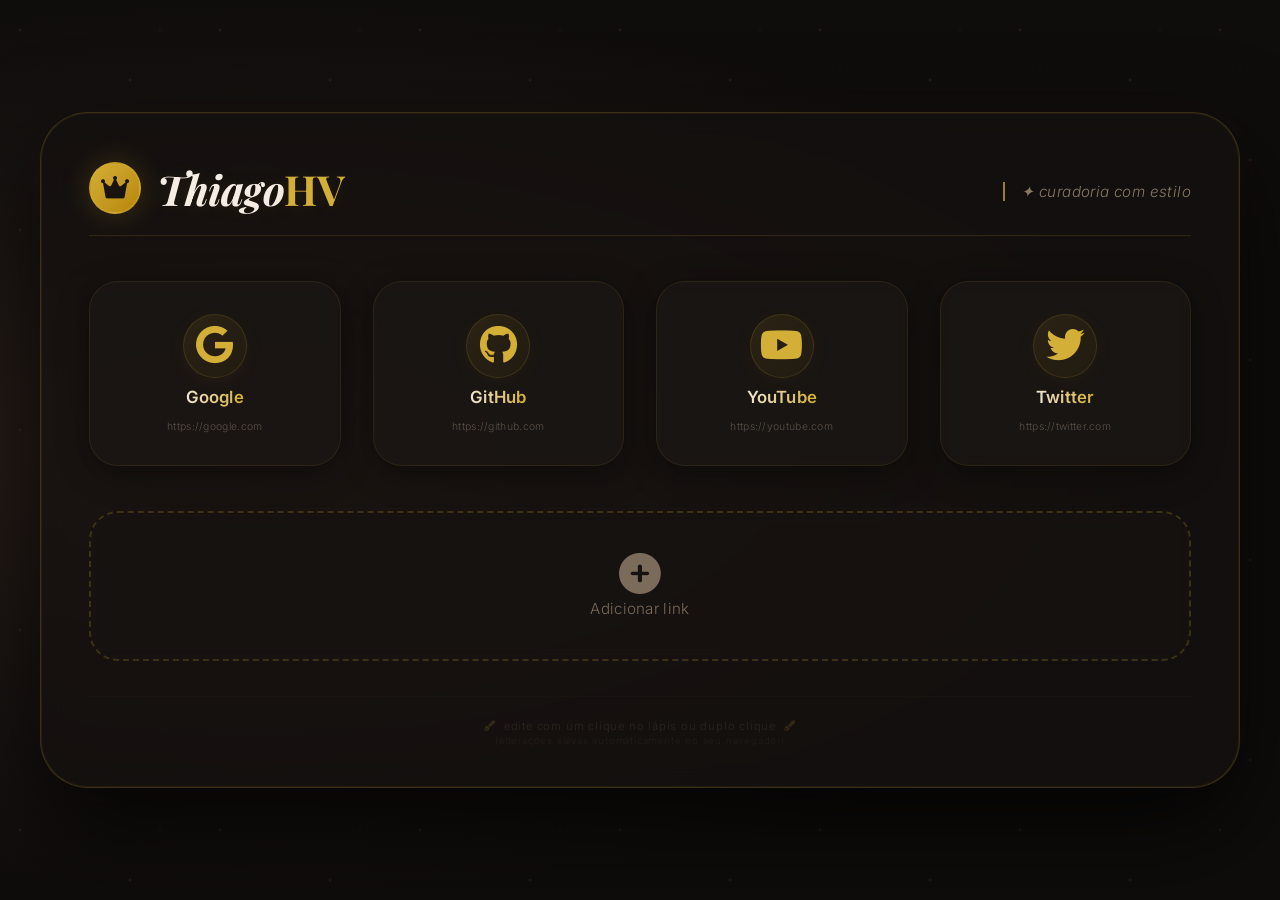
==== index.html @ 134d5f4d "Links Index principal" ====
<!DOCTYPE html>
<html lang="pt-BR">
<head>
    <meta charset="UTF-8" />
    <meta name="viewport" content="width=device-width, initial-scale=1.0" />
    <title>ThiagoHV · Links</title>
    <!-- Google Fonts -->
    <link href="https://fonts.googleapis.com/css2?family=Inter:wght@300;400;500;600;700&family=Playfair+Display:ital,wght@0,700;1,700&display=swap" rel="stylesheet" />
    <!-- Font Awesome -->
    <link rel="stylesheet" href="https://cdnjs.cloudflare.com/ajax/libs/font-awesome/6.0.0-beta3/css/all.min.css" />
    <style>
        /* Reset e base */
        * {
            margin: 0;
            padding: 0;
            box-sizing: border-box;
        }

        body {
            font-family: 'Inter', sans-serif;
            min-height: 100vh;
            display: flex;
            align-items: center;
            justify-content: center;
            padding: 2rem;
            background: #0f0d0c;
            background-image:
                radial-gradient(ellipse at 20% 50%, #2a1f1a 0%, #0f0d0c 70%),
                radial-gradient(ellipse at 80% 20%, #1e1410 0%, transparent 60%),
                radial-gradient(ellipse at 50% 100%, #1a110e 0%, transparent 50%);
            background-blend-mode: normal;
        }

        /* Partículas sutis */
        body::before {
            content: '';
            position: fixed;
            inset: 0;
            background-image: radial-gradient(2px 2px at 20px 30px, #d4af37, transparent),
                radial-gradient(2px 2px at 40px 70px, rgba(212, 175, 55, 0.3), transparent),
                radial-gradient(2px 2px at 50px 160px, #d4af37, transparent),
                radial-gradient(2px 2px at 90px 40px, rgba(212, 175, 55, 0.2), transparent),
                radial-gradient(2px 2px at 130px 80px, #d4af37, transparent),
                radial-gradient(2px 2px at 160px 30px, rgba(212, 175, 55, 0.4), transparent);
            background-size: 200px 200px;
            opacity: 0.15;
            pointer-events: none;
            z-index: 0;
        }

        .container {
            max-width: 1200px;
            width: 100%;
            position: relative;
            z-index: 1;
            background: rgba(20, 17, 15, 0.75);
            -webkit-backdrop-filter: blur(12px) saturate(1.2);
            backdrop-filter: blur(12px) saturate(1.2);
            border-radius: 3rem;
            padding: 3rem 3rem 2.5rem;
            border: 1px solid rgba(212, 175, 55, 0.2);
            box-shadow:
                0 40px 100px rgba(0, 0, 0, 0.8),
                0 0 0 1px rgba(212, 175, 55, 0.08) inset,
                0 0 60px rgba(212, 175, 55, 0.03);
            transition: box-shadow 0.5s ease;
        }

        .container:hover {
            box-shadow:
                0 50px 120px rgba(0, 0, 0, 0.9),
                0 0 0 1px rgba(212, 175, 55, 0.25) inset,
                0 0 80px rgba(212, 175, 55, 0.05);
        }

        /* Cabeçalho */
        .header {
            display: flex;
            align-items: baseline;
            justify-content: space-between;
            flex-wrap: wrap;
            margin-bottom: 2.8rem;
            padding-bottom: 1.2rem;
            border-bottom: 1px solid rgba(212, 175, 55, 0.15);
        }

        .header-left {
            display: flex;
            align-items: center;
            gap: 1rem;
        }

        .avatar-icon {
            width: 52px;
            height: 52px;
            border-radius: 50%;
            background: linear-gradient(135deg, #d4af37, #b8860b);
            display: flex;
            align-items: center;
            justify-content: center;
            font-size: 1.6rem;
            color: #1a1410;
            box-shadow: 0 0 30px rgba(212, 175, 55, 0.2);
            border: 2px solid rgba(212, 175, 55, 0.3);
        }

        h1 {
            font-family: 'Playfair Display', serif;
            font-weight: 700;
            font-style: italic;
            font-size: 2.6rem;
            color: #f5ede4;
            letter-spacing: -0.5px;
            text-shadow: 0 2px 20px rgba(212, 175, 55, 0.1);
        }

        h1 span {
            color: #d4af37;
            font-style: normal;
        }

        .subtitle {
            color: #b8a58a;
            font-weight: 300;
            font-size: 0.95rem;
            letter-spacing: 0.4px;
            border-left: 2px solid #d4af37;
            padding-left: 1rem;
            opacity: 0.7;
            font-style: italic;
        }

        /* Grid */
        .grid {
            display: grid;
            grid-template-columns: repeat(auto-fill, minmax(200px, 1fr));
            gap: 2rem;
            margin-bottom: 2.8rem;
        }

        .card {
            background: rgba(30, 26, 22, 0.6);
            -webkit-backdrop-filter: blur(6px);
            backdrop-filter: blur(6px);
            border-radius: 1.8rem;
            padding: 2rem 1.2rem;
            text-align: center;
            transition: transform 0.4s cubic-bezier(0.34, 1.56, 0.64, 1), box-shadow 0.4s ease, background 0.4s ease;
            position: relative;
            min-height: 150px;
            display: flex;
            flex-direction: column;
            align-items: center;
            justify-content: center;
            border: 1px solid rgba(212, 175, 55, 0.1);
            box-shadow: 0 8px 32px rgba(0, 0, 0, 0.4);
            overflow: hidden;
        }

        /* Efeito de borda gradiente */
        .card::before {
            content: '';
            position: absolute;
            inset: 0;
            border-radius: 1.8rem;
            padding: 1px;
            background: linear-gradient(135deg, rgba(212, 175, 55, 0.3), transparent 50%, rgba(212, 175, 55, 0.1));
            -webkit-mask: linear-gradient(#fff 0 0) content-box, linear-gradient(#fff 0 0);
            -webkit-mask-composite: xor;
            mask: linear-gradient(#fff 0 0) content-box, linear-gradient(#fff 0 0);
            mask-composite: exclude;
            pointer-events: none;
            opacity: 0;
            transition: opacity 0.5s;
        }

        .card:hover::before {
            opacity: 1;
        }

        .card:hover {
            transform: translateY(-8px) scale(1.02);
            background: rgba(40, 34, 28, 0.8);
            box-shadow: 0 20px 50px rgba(0, 0, 0, 0.6), 0 0 0 1px rgba(212, 175, 55, 0.2);
            border-color: rgba(212, 175, 55, 0.3);
        }

        .card a {
            text-decoration: none;
            color: #f0e6d3;
            font-weight: 500;
            font-size: 1.1rem;
            display: flex;
            flex-direction: column;
            align-items: center;
            gap: 0.6rem;
            width: 100%;
            height: 100%;
            transition: color 0.3s;
            position: relative;
            z-index: 2;
        }

        .card a:hover {
            color: #d4af37;
        }

        .card a i {
            font-size: 2.4rem;
            color: #d4af37;
            background: linear-gradient(135deg, rgba(212, 175, 55, 0.1), rgba(184, 134, 11, 0.05));
            padding: 1rem;
            border-radius: 50%;
            border: 1px solid rgba(212, 175, 55, 0.15);
            box-shadow: 0 4px 20px rgba(212, 175, 55, 0.05);
            transition: all 0.4s ease;
            width: 64px;
            height: 64px;
            display: flex;
            align-items: center;
            justify-content: center;
        }

        .card a:hover i {
            background: linear-gradient(135deg, rgba(212, 175, 55, 0.2), rgba(184, 134, 11, 0.1));
            color: #f5d742;
            transform: scale(1.1) rotate(-3deg);
            box-shadow: 0 8px 40px rgba(212, 175, 55, 0.15);
            border-color: rgba(212, 175, 55, 0.4);
        }

        .card .link-text {
            word-break: break-all;
            font-size: 0.65rem;
            color: #9a8b7a;
            font-weight: 300;
            margin-top: 0.2rem;
            opacity: 0.5;
            letter-spacing: 0.3px;
            font-family: 'Inter', sans-serif;
        }

        .card .link-name {
            font-weight: 600;
            font-size: 1.05rem;
            letter-spacing: 0.2px;
            background: linear-gradient(to right, #f0e6d3, #d4af37);
            -webkit-background-clip: text;
            -webkit-text-fill-color: transparent;
            background-clip: text;
        }

        .card a:hover .link-name {
            background: linear-gradient(to right, #f5ede4, #f5d742);
            -webkit-background-clip: text;
            -webkit-text-fill-color: transparent;
            background-clip: text;
        }

        /* Ícone de editar */
        .card .edit-icon {
            position: absolute;
            top: 0.8rem;
            right: 0.8rem;
            background: rgba(20, 17, 15, 0.7);
            -webkit-backdrop-filter: blur(6px);
            backdrop-filter: blur(6px);
            border-radius: 50%;
            width: 32px;
            height: 32px;
            display: flex;
            align-items: center;
            justify-content: center;
            color: #b8a58a;
            font-size: 0.75rem;
            cursor: pointer;
            opacity: 0;
            transition: opacity 0.3s, background 0.3s, transform 0.3s, color 0.3s;
            border: 1px solid rgba(212, 175, 55, 0.15);
            box-shadow: 0 2px 12px rgba(0, 0, 0, 0.5);
            z-index: 3;
        }

        .card:hover .edit-icon {
            opacity: 1;
        }

        .card .edit-icon:hover {
            background: rgba(212, 175, 55, 0.2);
            color: #d4af37;
            transform: scale(1.15) rotate(15deg);
            border-color: #d4af37;
        }

        /* Botão adicionar */
        .add-btn {
            grid-column: span 1;
            background: rgba(30, 26, 22, 0.3);
            -webkit-backdrop-filter: blur(6px);
            backdrop-filter: blur(6px);
            border: 2px dashed rgba(212, 175, 55, 0.2);
            border-radius: 1.8rem;
            min-height: 150px;
            display: flex;
            flex-direction: column;
            align-items: center;
            justify-content: center;
            cursor: pointer;
            transition: all 0.4s ease;
            color: #7a6b5a;
            font-weight: 400;
            gap: 0.3rem;
            letter-spacing: 0.3px;
            position: relative;
        }

        .add-btn::before {
            content: '';
            position: absolute;
            inset: 0;
            border-radius: 1.8rem;
            padding: 2px;
            background: linear-gradient(135deg, rgba(212, 175, 55, 0.2), transparent 60%, rgba(212, 175, 55, 0.05));
            -webkit-mask: linear-gradient(#fff 0 0) content-box, linear-gradient(#fff 0 0);
            -webkit-mask-composite: xor;
            mask: linear-gradient(#fff 0 0) content-box, linear-gradient(#fff 0 0);
            mask-composite: exclude;
            pointer-events: none;
            opacity: 0;
            transition: opacity 0.5s;
        }

        .add-btn:hover::before {
            opacity: 1;
        }

        .add-btn:hover {
            border-color: #d4af37;
            background: rgba(212, 175, 55, 0.05);
            color: #d4af37;
            transform: scale(1.02);
            box-shadow: 0 0 50px rgba(212, 175, 55, 0.03);
        }

        .add-btn i {
            font-size: 2.6rem;
            transition: transform 0.5s cubic-bezier(0.34, 1.56, 0.64, 1), color 0.3s;
            color: #7a6b5a;
        }

        .add-btn:hover i {
            transform: rotate(90deg) scale(1.1);
            color: #d4af37;
        }

        .add-btn span {
            font-size: 0.95rem;
            font-weight: 300;
        }

        /* Rodapé */
        .footer-note {
            margin-top: 2.2rem;
            text-align: center;
            color: #4f453a;
            font-size: 0.7rem;
            letter-spacing: 0.8px;
            border-top: 1px solid rgba(212, 175, 55, 0.06);
            padding-top: 1.4rem;
            opacity: 0.4;
            font-weight: 300;
        }

        .footer-note i {
            color: #d4af37;
            opacity: 0.4;
            margin: 0 4px;
        }

        /* Responsividade */
        @media (max-width: 640px) {
            .container {
                padding: 1.8rem 1.2rem;
                border-radius: 2rem;
            }
            .grid {
                grid-template-columns: repeat(auto-fill, minmax(140px, 1fr));
                gap: 1.2rem;
            }
            h1 {
                font-size: 1.8rem;
            }
            .header {
                flex-direction: column;
                align-items: flex-start;
                gap: 0.8rem;
            }
            .header-left {
                width: 100%;
            }
            .subtitle {
                padding-left: 0.8rem;
                font-size: 0.85rem;
                border-left: 2px solid #d4af37;
            }
            .card {
                min-height: 120px;
                padding: 1.2rem 0.8rem;
            }
            .add-btn {
                min-height: 120px;
            }
            .avatar-icon {
                width: 40px;
                height: 40px;
                font-size: 1.2rem;
            }
            .card a i {
                width: 50px;
                height: 50px;
                font-size: 1.8rem;
                padding: 0.6rem;
            }
        }
    </style>
</head>
<body>
    <div class="container">
        <div class="header">
            <div class="header-left">
                <div class="avatar-icon">
                    <i class="fas fa-crown"></i>
                </div>
                <h1>Thiago<span>HV</span></h1>
            </div>
            <div class="subtitle">✦ curadoria com estilo</div>
        </div>

        <div class="grid" id="gridLinks">
            <!-- Os cards serão inseridos via JavaScript -->
        </div>

        <div class="add-btn" id="addBtn">
            <i class="fas fa-plus-circle"></i>
            <span>Adicionar link</span>
        </div>

        <div class="footer-note">
            <i class="fas fa-pen-fancy"></i> edite com um clique no lápis ou duplo clique <i class="fas fa-pen-fancy"></i>
            <br />
            <span style="opacity: 0.6; font-size: 0.6rem;">(alterações salvas automaticamente no seu navegador)</span>
        </div>
    </div>

    <script>
        document.addEventListener('DOMContentLoaded', function () {
            const grid = document.getElementById('gridLinks');
            const STORAGE_KEY = 'thiagohv_links';

            // ----- DADOS PADRÃO (usados apenas se não houver nada salvo) -----
            const defaultLinks = [
                { id: 1, name: 'Google', url: 'https://google.com', icon: 'fa-brands fa-google' },
                { id: 2, name: 'GitHub', url: 'https://github.com', icon: 'fa-brands fa-github' },
                { id: 3, name: 'YouTube', url: 'https://youtube.com', icon: 'fa-brands fa-youtube' },
                { id: 4, name: 'Twitter', url: 'https://twitter.com', icon: 'fa-brands fa-twitter' }
            ];

            // ----- CARREGAR DADOS DO localStorage -----
            function loadLinks() {
                const stored = localStorage.getItem(STORAGE_KEY);
                if (stored) {
                    try {
                        const parsed = JSON.parse(stored);
                        if (Array.isArray(parsed) && parsed.length > 0) {
                            return parsed;
                        }
                    } catch (e) {
                        // se der erro, usa o padrão
                    }
                }
                return defaultLinks;
            }

            let links = loadLinks();

            // ----- SALVAR NO localStorage -----
            function saveLinks() {
                localStorage.setItem(STORAGE_KEY, JSON.stringify(links));
            }

            // ----- RENDERIZAR CARDS -----
            function renderCards() {
                grid.innerHTML = '';
                links.forEach(item => {
                    const card = document.createElement('div');
                    card.className = 'card';
                    card.dataset.id = item.id;

                    const link = document.createElement('a');
                    link.href = item.url || '#';
                    link.target = '_blank';
                    link.rel = 'noopener noreferrer';

                    const icon = document.createElement('i');
                    icon.className = item.icon || 'fas fa-link';
                    link.appendChild(icon);

                    const nameSpan = document.createElement('span');
                    nameSpan.className = 'link-name';
                    nameSpan.textContent = item.name;
                    link.appendChild(nameSpan);

                    const urlSpan = document.createElement('span');
                    urlSpan.className = 'link-text';
                    urlSpan.textContent = item.url || 'Sem link';
                    link.appendChild(urlSpan);

                    card.appendChild(link);

                    const editIcon = document.createElement('div');
                    editIcon.className = 'edit-icon';
                    editIcon.innerHTML = '<i class="fas fa-pen"></i>';
                    editIcon.title = 'Editar link';
                    editIcon.addEventListener('click', function (e) {
                        e.preventDefault();
                        e.stopPropagation();
                        editLink(item.id);
                    });
                    card.appendChild(editIcon);

                    grid.appendChild(card);
                });
            }

            // ----- EDITAR LINK -----
            function editLink(id) {
                const item = links.find(l => l.id === id);
                if (!item) return;

                const newName = prompt('Nome do link:', item.name);
                if (newName === null) return;
                const trimmedName = newName.trim();
                if (trimmedName === '') {
                    alert('O nome não pode ficar vazio.');
                    return;
                }

                const newUrl = prompt('URL (inclua http:// ou https://):', item.url);
                if (newUrl === null) return;
                let trimmedUrl = newUrl.trim();
                if (trimmedUrl === '') {
                    trimmedUrl = '#';
                } else if (!/^https?:\/\//i.test(trimmedUrl)) {
                    trimmedUrl = 'https://' + trimmedUrl;
                }

                item.name = trimmedName;
                item.url = trimmedUrl;
                saveLinks();
                renderCards();
            }

            // ----- ADICIONAR LINK -----
            function addLink() {
                const name = prompt('Nome do novo link:');
                if (name === null) return;
                const trimmedName = name.trim();
                if (trimmedName === '') {
                    alert('O nome não pode ficar vazio.');
                    return;
                }

                const url = prompt('URL (inclua http:// ou https://):');
                if (url === null) return;
                let trimmedUrl = url.trim();
                if (trimmedUrl === '') {
                    trimmedUrl = '#';
                } else if (!/^https?:\/\//i.test(trimmedUrl)) {
                    trimmedUrl = 'https://' + trimmedUrl;
                }

                // Gerar novo ID (maior existente + 1)
                const maxId = links.reduce((max, l) => Math.max(max, l.id), 0);
                const newId = maxId + 1;

                const icons = [
                    'fa-brands fa-google', 'fa-brands fa-github', 'fa-brands fa-youtube',
                    'fa-brands fa-twitter', 'fa-brands fa-linkedin', 'fa-brands fa-instagram',
                    'fa-brands fa-facebook', 'fa-brands fa-whatsapp', 'fa-brands fa-telegram',
                    'fa-brands fa-discord', 'fa-brands fa-reddit', 'fa-brands fa-tiktok',
                    'fa-brands fa-pinterest', 'fa-brands fa-snapchat', 'fa-brands fa-spotify',
                    'fa-brands fa-apple', 'fa-brands fa-windows', 'fa-brands fa-linux',
                    'fa-solid fa-link', 'fa-solid fa-globe', 'fa-solid fa-star',
                    'fa-solid fa-heart', 'fa-solid fa-camera', 'fa-solid fa-music',
                    'fa-solid fa-film', 'fa-solid fa-book', 'fa-solid fa-graduation-cap',
                    'fa-solid fa-code', 'fa-solid fa-cloud', 'fa-solid fa-crown',
                    'fa-solid fa-gem', 'fa-solid fa-fire', 'fa-solid fa-meteor',
                    'fa-solid fa-feather', 'fa-solid fa-compass'
                ];
                const randomIcon = icons[Math.floor(Math.random() * icons.length)];

                links.push({
                    id: newId,
                    name: trimmedName,
                    url: trimmedUrl,
                    icon: randomIcon
                });

                saveLinks();
                renderCards();
            }

            // ----- EVENTOS -----
            document.getElementById('addBtn').addEventListener('click', addLink);

            grid.addEventListener('dblclick', function (e) {
                const card = e.target.closest('.card');
                if (card) {
                    const id = parseInt(card.dataset.id);
                    if (!isNaN(id)) {
                        editLink(id);
                    }
                }
            });

            // Renderizar os cards
            renderCards();
        });
    </script>
</body>
</html>
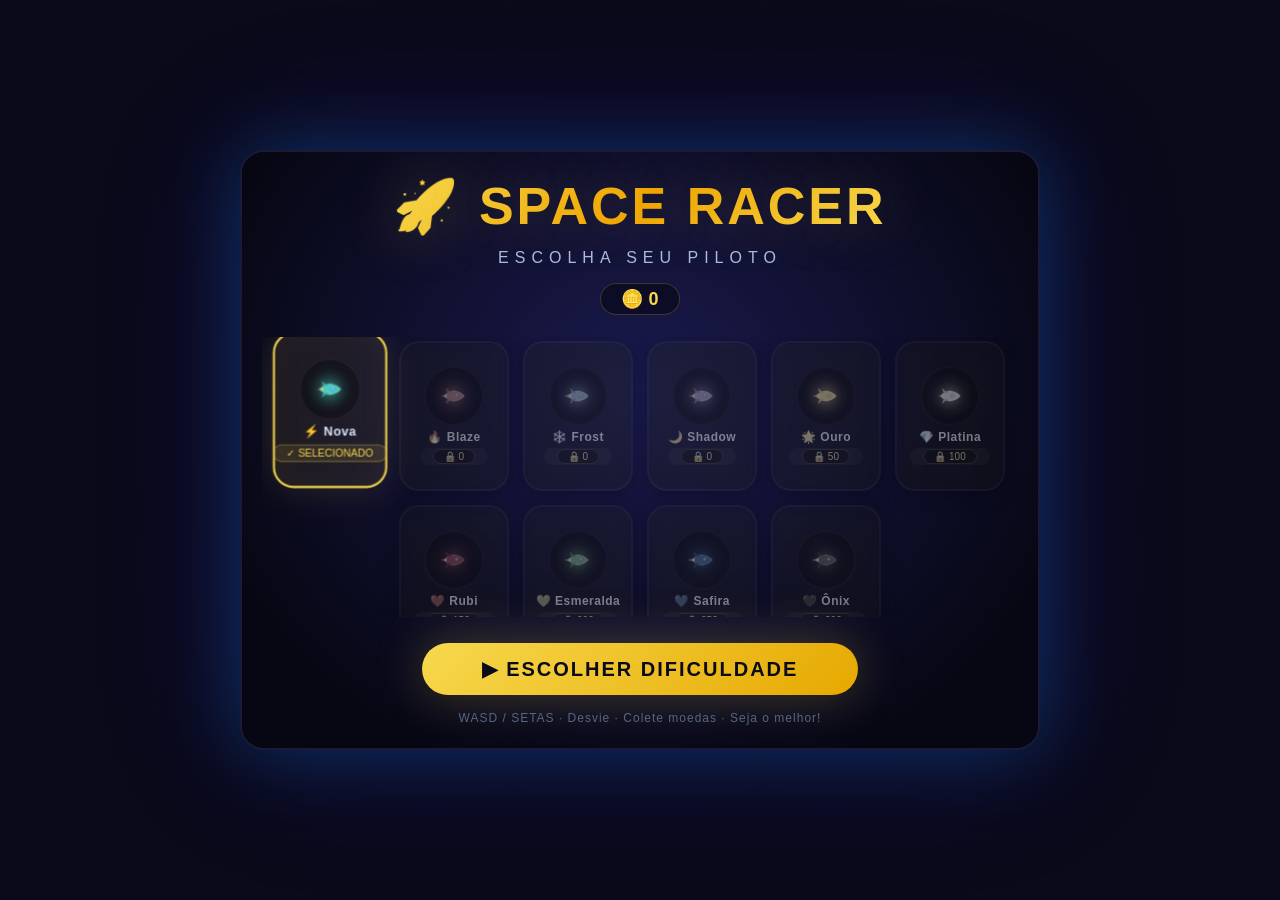
==== commit cc4cb0bb: "Dodge jogo Para passar o tempo" ====
--- a/index.html
+++ b/index.html
@@ -1,631 +1,2910 @@
-<!DOCTYPE html>
-<html lang="pt-BR">
-<head>
-    <meta charset="UTF-8" />
-    <meta name="viewport" content="width=device-width, initial-scale=1.0" />
-    <title>ThiagoHV · Links</title>
-    <!-- Google Fonts -->
-    <link href="https://fonts.googleapis.com/css2?family=Inter:wght@300;400;500;600;700&family=Playfair+Display:ital,wght@0,700;1,700&display=swap" rel="stylesheet" />
-    <!-- Font Awesome -->
-    <link rel="stylesheet" href="https://cdnjs.cloudflare.com/ajax/libs/font-awesome/6.0.0-beta3/css/all.min.css" />
-    <style>
-        /* Reset e base */
-        * {
-            margin: 0;
-            padding: 0;
-            box-sizing: border-box;
-        }
-
-        body {
-            font-family: 'Inter', sans-serif;
-            min-height: 100vh;
-            display: flex;
-            align-items: center;
-            justify-content: center;
-            padding: 2rem;
-            background: #0f0d0c;
-            background-image:
-                radial-gradient(ellipse at 20% 50%, #2a1f1a 0%, #0f0d0c 70%),
-                radial-gradient(ellipse at 80% 20%, #1e1410 0%, transparent 60%),
-                radial-gradient(ellipse at 50% 100%, #1a110e 0%, transparent 50%);
-            background-blend-mode: normal;
-        }
-
-        /* Partículas sutis */
-        body::before {
-            content: '';
-            position: fixed;
-            inset: 0;
-            background-image: radial-gradient(2px 2px at 20px 30px, #d4af37, transparent),
-                radial-gradient(2px 2px at 40px 70px, rgba(212, 175, 55, 0.3), transparent),
-                radial-gradient(2px 2px at 50px 160px, #d4af37, transparent),
-                radial-gradient(2px 2px at 90px 40px, rgba(212, 175, 55, 0.2), transparent),
-                radial-gradient(2px 2px at 130px 80px, #d4af37, transparent),
-                radial-gradient(2px 2px at 160px 30px, rgba(212, 175, 55, 0.4), transparent);
-            background-size: 200px 200px;
-            opacity: 0.15;
-            pointer-events: none;
-            z-index: 0;
-        }
-
-        .container {
-            max-width: 1200px;
-            width: 100%;
-            position: relative;
-            z-index: 1;
-            background: rgba(20, 17, 15, 0.75);
-            -webkit-backdrop-filter: blur(12px) saturate(1.2);
-            backdrop-filter: blur(12px) saturate(1.2);
-            border-radius: 3rem;
-            padding: 3rem 3rem 2.5rem;
-            border: 1px solid rgba(212, 175, 55, 0.2);
-            box-shadow:
-                0 40px 100px rgba(0, 0, 0, 0.8),
-                0 0 0 1px rgba(212, 175, 55, 0.08) inset,
-                0 0 60px rgba(212, 175, 55, 0.03);
-            transition: box-shadow 0.5s ease;
-        }
-
-        .container:hover {
-            box-shadow:
-                0 50px 120px rgba(0, 0, 0, 0.9),
-                0 0 0 1px rgba(212, 175, 55, 0.25) inset,
-                0 0 80px rgba(212, 175, 55, 0.05);
-        }
-
-        /* Cabeçalho */
-        .header {
-            display: flex;
-            align-items: baseline;
-            justify-content: space-between;
-            flex-wrap: wrap;
-            margin-bottom: 2.8rem;
-            padding-bottom: 1.2rem;
-            border-bottom: 1px solid rgba(212, 175, 55, 0.15);
-        }
-
-        .header-left {
-            display: flex;
-            align-items: center;
-            gap: 1rem;
-        }
-
-        .avatar-icon {
-            width: 52px;
-            height: 52px;
-            border-radius: 50%;
-            background: linear-gradient(135deg, #d4af37, #b8860b);
-            display: flex;
-            align-items: center;
-            justify-content: center;
-            font-size: 1.6rem;
-            color: #1a1410;
-            box-shadow: 0 0 30px rgba(212, 175, 55, 0.2);
-            border: 2px solid rgba(212, 175, 55, 0.3);
-        }
-
-        h1 {
-            font-family: 'Playfair Display', serif;
-            font-weight: 700;
-            font-style: italic;
-            font-size: 2.6rem;
-            color: #f5ede4;
-            letter-spacing: -0.5px;
-            text-shadow: 0 2px 20px rgba(212, 175, 55, 0.1);
-        }
-
-        h1 span {
-            color: #d4af37;
-            font-style: normal;
-        }
-
-        .subtitle {
-            color: #b8a58a;
-            font-weight: 300;
-            font-size: 0.95rem;
-            letter-spacing: 0.4px;
-            border-left: 2px solid #d4af37;
-            padding-left: 1rem;
-            opacity: 0.7;
-            font-style: italic;
-        }
-
-        /* Grid */
-        .grid {
-            display: grid;
-            grid-template-columns: repeat(auto-fill, minmax(200px, 1fr));
-            gap: 2rem;
-            margin-bottom: 2.8rem;
-        }
-
-        .card {
-            background: rgba(30, 26, 22, 0.6);
-            -webkit-backdrop-filter: blur(6px);
-            backdrop-filter: blur(6px);
-            border-radius: 1.8rem;
-            padding: 2rem 1.2rem;
-            text-align: center;
-            transition: transform 0.4s cubic-bezier(0.34, 1.56, 0.64, 1), box-shadow 0.4s ease, background 0.4s ease;
-            position: relative;
-            min-height: 150px;
-            display: flex;
-            flex-direction: column;
-            align-items: center;
-            justify-content: center;
-            border: 1px solid rgba(212, 175, 55, 0.1);
-            box-shadow: 0 8px 32px rgba(0, 0, 0, 0.4);
-            overflow: hidden;
-        }
-
-        /* Efeito de borda gradiente */
-        .card::before {
-            content: '';
-            position: absolute;
-            inset: 0;
-            border-radius: 1.8rem;
-            padding: 1px;
-            background: linear-gradient(135deg, rgba(212, 175, 55, 0.3), transparent 50%, rgba(212, 175, 55, 0.1));
-            -webkit-mask: linear-gradient(#fff 0 0) content-box, linear-gradient(#fff 0 0);
-            -webkit-mask-composite: xor;
-            mask: linear-gradient(#fff 0 0) content-box, linear-gradient(#fff 0 0);
-            mask-composite: exclude;
-            pointer-events: none;
-            opacity: 0;
-            transition: opacity 0.5s;
-        }
-
-        .card:hover::before {
-            opacity: 1;
-        }
-
-        .card:hover {
-            transform: translateY(-8px) scale(1.02);
-            background: rgba(40, 34, 28, 0.8);
-            box-shadow: 0 20px 50px rgba(0, 0, 0, 0.6), 0 0 0 1px rgba(212, 175, 55, 0.2);
-            border-color: rgba(212, 175, 55, 0.3);
-        }
-
-        .card a {
-            text-decoration: none;
-            color: #f0e6d3;
-            font-weight: 500;
-            font-size: 1.1rem;
-            display: flex;
-            flex-direction: column;
-            align-items: center;
-            gap: 0.6rem;
-            width: 100%;
-            height: 100%;
-            transition: color 0.3s;
-            position: relative;
-            z-index: 2;
-        }
-
-        .card a:hover {
-            color: #d4af37;
-        }
-
-        .card a i {
-            font-size: 2.4rem;
-            color: #d4af37;
-            background: linear-gradient(135deg, rgba(212, 175, 55, 0.1), rgba(184, 134, 11, 0.05));
-            padding: 1rem;
-            border-radius: 50%;
-            border: 1px solid rgba(212, 175, 55, 0.15);
-            box-shadow: 0 4px 20px rgba(212, 175, 55, 0.05);
-            transition: all 0.4s ease;
-            width: 64px;
-            height: 64px;
-            display: flex;
-            align-items: center;
-            justify-content: center;
-        }
-
-        .card a:hover i {
-            background: linear-gradient(135deg, rgba(212, 175, 55, 0.2), rgba(184, 134, 11, 0.1));
-            color: #f5d742;
-            transform: scale(1.1) rotate(-3deg);
-            box-shadow: 0 8px 40px rgba(212, 175, 55, 0.15);
-            border-color: rgba(212, 175, 55, 0.4);
-        }
-
-        .card .link-text {
-            word-break: break-all;
-            font-size: 0.65rem;
-            color: #9a8b7a;
-            font-weight: 300;
-            margin-top: 0.2rem;
-            opacity: 0.5;
-            letter-spacing: 0.3px;
-            font-family: 'Inter', sans-serif;
-        }
-
-        .card .link-name {
-            font-weight: 600;
-            font-size: 1.05rem;
-            letter-spacing: 0.2px;
-            background: linear-gradient(to right, #f0e6d3, #d4af37);
-            -webkit-background-clip: text;
-            -webkit-text-fill-color: transparent;
-            background-clip: text;
-        }
-
-        .card a:hover .link-name {
-            background: linear-gradient(to right, #f5ede4, #f5d742);
-            -webkit-background-clip: text;
-            -webkit-text-fill-color: transparent;
-            background-clip: text;
-        }
-
-        /* Ícone de editar */
-        .card .edit-icon {
-            position: absolute;
-            top: 0.8rem;
-            right: 0.8rem;
-            background: rgba(20, 17, 15, 0.7);
-            -webkit-backdrop-filter: blur(6px);
-            backdrop-filter: blur(6px);
-            border-radius: 50%;
-            width: 32px;
-            height: 32px;
-            display: flex;
-            align-items: center;
-            justify-content: center;
-            color: #b8a58a;
-            font-size: 0.75rem;
-            cursor: pointer;
-            opacity: 0;
-            transition: opacity 0.3s, background 0.3s, transform 0.3s, color 0.3s;
-            border: 1px solid rgba(212, 175, 55, 0.15);
-            box-shadow: 0 2px 12px rgba(0, 0, 0, 0.5);
-            z-index: 3;
-        }
-
-        .card:hover .edit-icon {
-            opacity: 1;
-        }
-
-        .card .edit-icon:hover {
-            background: rgba(212, 175, 55, 0.2);
-            color: #d4af37;
-            transform: scale(1.15) rotate(15deg);
-            border-color: #d4af37;
-        }
-
-        /* Botão adicionar */
-        .add-btn {
-            grid-column: span 1;
-            background: rgba(30, 26, 22, 0.3);
-            -webkit-backdrop-filter: blur(6px);
-            backdrop-filter: blur(6px);
-            border: 2px dashed rgba(212, 175, 55, 0.2);
-            border-radius: 1.8rem;
-            min-height: 150px;
-            display: flex;
-            flex-direction: column;
-            align-items: center;
-            justify-content: center;
-            cursor: pointer;
-            transition: all 0.4s ease;
-            color: #7a6b5a;
-            font-weight: 400;
-            gap: 0.3rem;
-            letter-spacing: 0.3px;
-            position: relative;
-        }
-
-        .add-btn::before {
-            content: '';
-            position: absolute;
-            inset: 0;
-            border-radius: 1.8rem;
-            padding: 2px;
-            background: linear-gradient(135deg, rgba(212, 175, 55, 0.2), transparent 60%, rgba(212, 175, 55, 0.05));
-            -webkit-mask: linear-gradient(#fff 0 0) content-box, linear-gradient(#fff 0 0);
-            -webkit-mask-composite: xor;
-            mask: linear-gradient(#fff 0 0) content-box, linear-gradient(#fff 0 0);
-            mask-composite: exclude;
-            pointer-events: none;
-            opacity: 0;
-            transition: opacity 0.5s;
-        }
-
-        .add-btn:hover::before {
-            opacity: 1;
-        }
-
-        .add-btn:hover {
-            border-color: #d4af37;
-            background: rgba(212, 175, 55, 0.05);
-            color: #d4af37;
-            transform: scale(1.02);
-            box-shadow: 0 0 50px rgba(212, 175, 55, 0.03);
-        }
-
-        .add-btn i {
-            font-size: 2.6rem;
-            transition: transform 0.5s cubic-bezier(0.34, 1.56, 0.64, 1), color 0.3s;
-            color: #7a6b5a;
-        }
-
-        .add-btn:hover i {
-            transform: rotate(90deg) scale(1.1);
-            color: #d4af37;
-        }
-
-        .add-btn span {
-            font-size: 0.95rem;
-            font-weight: 300;
-        }
-
-        /* Rodapé */
-        .footer-note {
-            margin-top: 2.2rem;
-            text-align: center;
-            color: #4f453a;
-            font-size: 0.7rem;
-            letter-spacing: 0.8px;
-            border-top: 1px solid rgba(212, 175, 55, 0.06);
-            padding-top: 1.4rem;
-            opacity: 0.4;
-            font-weight: 300;
-        }
-
-        .footer-note i {
-            color: #d4af37;
-            opacity: 0.4;
-            margin: 0 4px;
-        }
-
-        /* Responsividade */
-        @media (max-width: 640px) {
-            .container {
-                padding: 1.8rem 1.2rem;
-                border-radius: 2rem;
-            }
-            .grid {
-                grid-template-columns: repeat(auto-fill, minmax(140px, 1fr));
-                gap: 1.2rem;
-            }
-            h1 {
-                font-size: 1.8rem;
-            }
-            .header {
-                flex-direction: column;
-                align-items: flex-start;
-                gap: 0.8rem;
-            }
-            .header-left {
-                width: 100%;
-            }
-            .subtitle {
-                padding-left: 0.8rem;
-                font-size: 0.85rem;
-                border-left: 2px solid #d4af37;
-            }
-            .card {
-                min-height: 120px;
-                padding: 1.2rem 0.8rem;
-            }
-            .add-btn {
-                min-height: 120px;
-            }
-            .avatar-icon {
-                width: 40px;
-                height: 40px;
-                font-size: 1.2rem;
-            }
-            .card a i {
-                width: 50px;
-                height: 50px;
-                font-size: 1.8rem;
-                padding: 0.6rem;
-            }
-        }
-    </style>
-</head>
-<body>
-    <div class="container">
-        <div class="header">
-            <div class="header-left">
-                <div class="avatar-icon">
-                    <i class="fas fa-crown"></i>
-                </div>
-                <h1>Thiago<span>HV</span></h1>
-            </div>
-            <div class="subtitle">✦ curadoria com estilo</div>
-        </div>
-
-        <div class="grid" id="gridLinks">
-            <!-- Os cards serão inseridos via JavaScript -->
-        </div>
-
-        <div class="add-btn" id="addBtn">
-            <i class="fas fa-plus-circle"></i>
-            <span>Adicionar link</span>
-        </div>
-
-        <div class="footer-note">
-            <i class="fas fa-pen-fancy"></i> edite com um clique no lápis ou duplo clique <i class="fas fa-pen-fancy"></i>
-            <br />
-            <span style="opacity: 0.6; font-size: 0.6rem;">(alterações salvas automaticamente no seu navegador)</span>
-        </div>
-    </div>
-
-    <script>
-        document.addEventListener('DOMContentLoaded', function () {
-            const grid = document.getElementById('gridLinks');
-            const STORAGE_KEY = 'thiagohv_links';
-
-            // ----- DADOS PADRÃO (usados apenas se não houver nada salvo) -----
-            const defaultLinks = [
-                { id: 1, name: 'Google', url: 'https://google.com', icon: 'fa-brands fa-google' },
-                { id: 2, name: 'GitHub', url: 'https://github.com', icon: 'fa-brands fa-github' },
-                { id: 3, name: 'YouTube', url: 'https://youtube.com', icon: 'fa-brands fa-youtube' },
-                { id: 4, name: 'Twitter', url: 'https://twitter.com', icon: 'fa-brands fa-twitter' }
-            ];
-
-            // ----- CARREGAR DADOS DO localStorage -----
-            function loadLinks() {
-                const stored = localStorage.getItem(STORAGE_KEY);
-                if (stored) {
-                    try {
-                        const parsed = JSON.parse(stored);
-                        if (Array.isArray(parsed) && parsed.length > 0) {
-                            return parsed;
-                        }
-                    } catch (e) {
-                        // se der erro, usa o padrão
-                    }
-                }
-                return defaultLinks;
-            }
-
-            let links = loadLinks();
-
-            // ----- SALVAR NO localStorage -----
-            function saveLinks() {
-                localStorage.setItem(STORAGE_KEY, JSON.stringify(links));
-            }
-
-            // ----- RENDERIZAR CARDS -----
-            function renderCards() {
-                grid.innerHTML = '';
-                links.forEach(item => {
-                    const card = document.createElement('div');
-                    card.className = 'card';
-                    card.dataset.id = item.id;
-
-                    const link = document.createElement('a');
-                    link.href = item.url || '#';
-                    link.target = '_blank';
-                    link.rel = 'noopener noreferrer';
-
-                    const icon = document.createElement('i');
-                    icon.className = item.icon || 'fas fa-link';
-                    link.appendChild(icon);
-
-                    const nameSpan = document.createElement('span');
-                    nameSpan.className = 'link-name';
-                    nameSpan.textContent = item.name;
-                    link.appendChild(nameSpan);
-
-                    const urlSpan = document.createElement('span');
-                    urlSpan.className = 'link-text';
-                    urlSpan.textContent = item.url || 'Sem link';
-                    link.appendChild(urlSpan);
-
-                    card.appendChild(link);
-
-                    const editIcon = document.createElement('div');
-                    editIcon.className = 'edit-icon';
-                    editIcon.innerHTML = '<i class="fas fa-pen"></i>';
-                    editIcon.title = 'Editar link';
-                    editIcon.addEventListener('click', function (e) {
-                        e.preventDefault();
-                        e.stopPropagation();
-                        editLink(item.id);
-                    });
-                    card.appendChild(editIcon);
-
-                    grid.appendChild(card);
-                });
-            }
-
-            // ----- EDITAR LINK -----
-            function editLink(id) {
-                const item = links.find(l => l.id === id);
-                if (!item) return;
-
-                const newName = prompt('Nome do link:', item.name);
-                if (newName === null) return;
-                const trimmedName = newName.trim();
-                if (trimmedName === '') {
-                    alert('O nome não pode ficar vazio.');
-                    return;
-                }
-
-                const newUrl = prompt('URL (inclua http:// ou https://):', item.url);
-                if (newUrl === null) return;
-                let trimmedUrl = newUrl.trim();
-                if (trimmedUrl === '') {
-                    trimmedUrl = '#';
-                } else if (!/^https?:\/\//i.test(trimmedUrl)) {
-                    trimmedUrl = 'https://' + trimmedUrl;
-                }
-
-                item.name = trimmedName;
-                item.url = trimmedUrl;
-                saveLinks();
-                renderCards();
-            }
-
-            // ----- ADICIONAR LINK -----
-            function addLink() {
-                const name = prompt('Nome do novo link:');
-                if (name === null) return;
-                const trimmedName = name.trim();
-                if (trimmedName === '') {
-                    alert('O nome não pode ficar vazio.');
-                    return;
-                }
-
-                const url = prompt('URL (inclua http:// ou https://):');
-                if (url === null) return;
-                let trimmedUrl = url.trim();
-                if (trimmedUrl === '') {
-                    trimmedUrl = '#';
-                } else if (!/^https?:\/\//i.test(trimmedUrl)) {
-                    trimmedUrl = 'https://' + trimmedUrl;
-                }
-
-                // Gerar novo ID (maior existente + 1)
-                const maxId = links.reduce((max, l) => Math.max(max, l.id), 0);
-                const newId = maxId + 1;
-
-                const icons = [
-                    'fa-brands fa-google', 'fa-brands fa-github', 'fa-brands fa-youtube',
-                    'fa-brands fa-twitter', 'fa-brands fa-linkedin', 'fa-brands fa-instagram',
-                    'fa-brands fa-facebook', 'fa-brands fa-whatsapp', 'fa-brands fa-telegram',
-                    'fa-brands fa-discord', 'fa-brands fa-reddit', 'fa-brands fa-tiktok',
-                    'fa-brands fa-pinterest', 'fa-brands fa-snapchat', 'fa-brands fa-spotify',
-                    'fa-brands fa-apple', 'fa-brands fa-windows', 'fa-brands fa-linux',
-                    'fa-solid fa-link', 'fa-solid fa-globe', 'fa-solid fa-star',
-                    'fa-solid fa-heart', 'fa-solid fa-camera', 'fa-solid fa-music',
-                    'fa-solid fa-film', 'fa-solid fa-book', 'fa-solid fa-graduation-cap',
-                    'fa-solid fa-code', 'fa-solid fa-cloud', 'fa-solid fa-crown',
-                    'fa-solid fa-gem', 'fa-solid fa-fire', 'fa-solid fa-meteor',
-                    'fa-solid fa-feather', 'fa-solid fa-compass'
-                ];
-                const randomIcon = icons[Math.floor(Math.random() * icons.length)];
-
-                links.push({
-                    id: newId,
-                    name: trimmedName,
-                    url: trimmedUrl,
-                    icon: randomIcon
-                });
-
-                saveLinks();
-                renderCards();
-            }
-
-            // ----- EVENTOS -----
-            document.getElementById('addBtn').addEventListener('click', addLink);
-
-            grid.addEventListener('dblclick', function (e) {
-                const card = e.target.closest('.card');
-                if (card) {
-                    const id = parseInt(card.dataset.id);
-                    if (!isNaN(id)) {
-                        editLink(id);
-                    }
-                }
-            });
-
-            // Renderizar os cards
-            renderCards();
-        });
-    </script>
-</body>
+<!DOCTYPE html>
+<html lang="pt-BR">
+<head>
+    <meta charset="UTF-8" />
+    <meta name="viewport" content="width=device-width, initial-scale=1.0, maximum-scale=1.0, user-scalable=no" />
+    <title>🚀 SPACE RACER - DEFINITIVO</title>
+    <style>
+        * {
+            margin: 0;
+            padding: 0;
+            box-sizing: border-box;
+        }
+        body {
+            background: #0a0a1a;
+            display: flex;
+            justify-content: center;
+            align-items: center;
+            min-height: 100vh;
+            font-family: 'Segoe UI', Tahoma, Geneva, Verdana, sans-serif;
+            overflow: hidden;
+            user-select: none;
+            touch-action: none;
+        }
+        #gameContainer {
+            position: relative;
+            width: 800px;
+            height: 600px;
+            border-radius: 24px;
+            overflow: hidden;
+            box-shadow: 0 0 80px rgba(0, 150, 255, 0.3), 0 0 160px rgba(100, 0, 255, 0.15);
+            border: 2px solid rgba(255, 255, 255, 0.06);
+            background: #0d0d2b;
+        }
+        canvas {
+            display: block;
+            width: 100%;
+            height: 100%;
+            background: transparent;
+            cursor: none;
+            touch-action: none;
+        }
+        .screen {
+            position: absolute;
+            top: 0;
+            left: 0;
+            width: 100%;
+            height: 100%;
+            display: flex;
+            flex-direction: column;
+            justify-content: center;
+            align-items: center;
+            transition: opacity 0.6s cubic-bezier(0.23, 1, 0.32, 1), transform 0.6s cubic-bezier(0.23, 1, 0.32, 1);
+            pointer-events: none;
+            opacity: 0;
+            transform: scale(0.95);
+            will-change: transform, opacity;
+            z-index: 20;
+        }
+        .screen.active {
+            pointer-events: auto;
+            opacity: 1;
+            transform: scale(1);
+        }
+        #selectScreen {
+            background: radial-gradient(ellipse at 50% 40%, #1a1a4e, #070714 80%);
+            padding: 20px;
+            gap: 12px;
+        }
+        #selectScreen::before {
+            content: '';
+            position: absolute;
+            inset: 0;
+            background: url("data:image/svg+xml,%3Csvg xmlns='http://www.w3.org/2000/svg' width='100' height='100'%3E%3Ccircle cx='50' cy='50' r='1' fill='rgba(255,255,255,0.05)'/%3E%3C/svg%3E") repeat;
+            opacity: 0.4;
+        }
+        #selectScreen h1 {
+            font-size: 52px;
+            font-weight: 900;
+            background: linear-gradient(135deg, #f7d94e 0%, #f0a500 50%, #f7d94e 100%);
+            -webkit-background-clip: text;
+            -webkit-text-fill-color: transparent;
+            text-shadow: 0 0 60px rgba(247, 217, 78, 0.25);
+            letter-spacing: 3px;
+            position: relative;
+            z-index: 2;
+            animation: titlePulse 3s ease-in-out infinite;
+        }
+        @keyframes titlePulse {
+            0%,
+            100% {
+                transform: scale(1);
+            }
+            50% {
+                transform: scale(1.03);
+            }
+        }
+        #selectScreen .subtitle {
+            color: #aabbdd;
+            font-size: 16px;
+            letter-spacing: 6px;
+            text-transform: uppercase;
+            margin-bottom: 4px;
+            position: relative;
+            z-index: 2;
+        }
+        .char-grid {
+            display: flex;
+            gap: 14px;
+            margin: 6px 0 14px;
+            flex-wrap: wrap;
+            justify-content: center;
+            position: relative;
+            z-index: 2;
+            max-height: 280px;
+            overflow-y: auto;
+            padding: 4px;
+        }
+        .char-grid::-webkit-scrollbar {
+            width: 4px;
+        }
+        .char-grid::-webkit-scrollbar-track {
+            background: rgba(255, 255, 255, 0.05);
+            border-radius: 10px;
+        }
+        .char-grid::-webkit-scrollbar-thumb {
+            background: rgba(247, 217, 78, 0.3);
+            border-radius: 10px;
+        }
+        .char-card {
+            width: 110px;
+            height: 150px;
+            background: rgba(255, 255, 255, 0.03);
+            border-radius: 20px;
+            border: 2px solid rgba(255, 255, 255, 0.06);
+            display: flex;
+            flex-direction: column;
+            align-items: center;
+            justify-content: center;
+            gap: 4px;
+            cursor: pointer;
+            transition: all 0.3s cubic-bezier(0.23, 1, 0.32, 1);
+            backdrop-filter: blur(6px);
+            padding: 8px 4px;
+            box-shadow: 0 4px 20px rgba(0, 0, 0, 0.4);
+            position: relative;
+            overflow: hidden;
+            flex-shrink: 0;
+        }
+        .char-card.selected {
+            border-color: #f7d94e;
+            background: rgba(247, 217, 78, 0.08);
+            box-shadow: 0 0 40px rgba(247, 217, 78, 0.15), inset 0 0 30px rgba(247, 217, 78, 0.05);
+            transform: translateY(-6px) scale(1.04);
+        }
+        .char-card .preview-canvas {
+            width: 60px;
+            height: 60px;
+            border-radius: 50%;
+            display: flex;
+            align-items: center;
+            justify-content: center;
+            background: rgba(0, 0, 0, 0.3);
+            border: 2px solid rgba(255, 255, 255, 0.05);
+        }
+        .char-card .name {
+            color: #e0e8ff;
+            font-size: 12px;
+            font-weight: 700;
+            letter-spacing: 0.5px;
+            text-align: center;
+            line-height: 1.2;
+        }
+        .char-card .badge {
+            font-size: 10px;
+            color: #8899bb;
+            background: rgba(255, 255, 255, 0.05);
+            padding: 2px 12px;
+            border-radius: 30px;
+            border: 1px solid transparent;
+            white-space: nowrap;
+        }
+        .char-card.selected .badge {
+            color: #f7d94e;
+            border-color: rgba(247, 217, 78, 0.3);
+            background: rgba(247, 217, 78, 0.1);
+        }
+        .char-card.locked {
+            opacity: 0.5;
+            filter: grayscale(0.7);
+        }
+        .char-card .price-tag {
+            font-size: 10px;
+            color: #f7d94e;
+            background: rgba(0, 0, 0, 0.4);
+            padding: 1px 10px;
+            border-radius: 30px;
+            border: 1px solid rgba(247, 217, 78, 0.2);
+        }
+        .btn-start {
+            padding: 14px 60px;
+            font-size: 20px;
+            font-weight: 800;
+            border: none;
+            border-radius: 60px;
+            background: linear-gradient(135deg, #f7d94e, #e6a800);
+            color: #0a0a1a;
+            cursor: pointer;
+            transition: all 0.3s cubic-bezier(0.23, 1, 0.32, 1);
+            box-shadow: 0 0 50px rgba(247, 217, 78, 0.25);
+            letter-spacing: 2px;
+            position: relative;
+            z-index: 2;
+            text-transform: uppercase;
+        }
+        .btn-start:hover {
+            transform: scale(1.06);
+            box-shadow: 0 0 70px rgba(247, 217, 78, 0.45);
+        }
+        .btn-start:active {
+            transform: scale(0.94);
+        }
+        .hint {
+            color: #556688;
+            font-size: 12px;
+            letter-spacing: 1px;
+            margin-top: 4px;
+            position: relative;
+            z-index: 2;
+        }
+        .coin-balance {
+            color: #f7d94e;
+            font-size: 18px;
+            font-weight: 700;
+            background: rgba(0, 0, 0, 0.4);
+            padding: 4px 20px;
+            border-radius: 40px;
+            backdrop-filter: blur(4px);
+            border: 1px solid rgba(247, 217, 78, 0.2);
+            position: relative;
+            z-index: 2;
+            margin-bottom: 4px;
+        }
+        #secretM { cursor:pointer; color:inherit; font-weight:inherit; text-decoration:none; display:inline; transition:color .12s; }
+        #secretM:hover { color:#f7d94e; }
+        #godModePopup { position:absolute; inset:0; display:none; align-items:center; justify-content:center; z-index:80; background:rgba(0,0,0,.68); backdrop-filter:blur(4px); }
+        #godModePopup.active { display:flex; }
+        .god-panel { position:relative; width:min(380px,86%); padding:24px; border-radius:18px; background:linear-gradient(145deg,#12121f,#07070d); border:2px solid #ffd43b; box-shadow:0 0 35px rgba(255,212,59,.22),0 20px 60px rgba(0,0,0,.7); text-align:center; color:#fff; }
+        .god-close { position:absolute; top:8px; right:10px; width:30px; height:30px; border:0; border-radius:50%; background:rgba(255,255,255,.08); color:#fff; font-size:22px; line-height:30px; cursor:pointer; }
+        .god-close:hover { background:rgba(255,255,255,.16); }
+        .god-toggle-row { display:flex; align-items:center; justify-content:space-between; gap:14px; padding:12px 0 4px; font-weight:900; letter-spacing:1px; }
+        .god-toggle { min-width:130px; border:0; border-radius:999px; padding:10px 16px; font-weight:1000; cursor:pointer; transition:filter .15s, transform .15s; }
+        .god-toggle:hover { filter:brightness(1.1); transform:translateY(-1px); }
+        .god-toggle.on { background:#35d07f; color:#07140d; }
+        .god-toggle.off { background:#2b2b3a; color:#fff; }
+        .god-panel h3 { margin:0 0 8px; font-size:24px; letter-spacing:2px; }
+        .god-panel p { color:#aeb7ca; font-size:12px; line-height:1.5; margin:0 0 16px; }
+        .god-actions { display:flex; gap:8px; justify-content:center; }
+        .god-actions button { border:0; border-radius:10px; padding:10px 16px; font-weight:900; cursor:pointer; }
+        #godEnable { background:#ffd43b; color:#111; }
+        #godCancel { background:#262637; color:#fff; }
+        #godStatus { margin-top:10px; font-size:10px; color:#ffd43b; min-height:14px; }
+        #difficultyScreen {
+            background: radial-gradient(ellipse at 50% 45%, #17172f, #050509 82%);
+            padding: 22px 18px;
+            gap: 8px;
+            z-index: 25;
+        }
+        #difficultyScreen h2 { color:#fff; font-size:30px; letter-spacing:3px; margin-bottom:4px; text-shadow:0 0 24px rgba(255,255,255,.18); }
+        #difficultyScreen .diff-sub { color:#8d96ad; font-size:12px; letter-spacing:2px; margin-bottom:5px; }
+        .difficulty-list { width:min(430px,88%); display:flex; flex-direction:column; gap:7px; }
+        .difficulty-option { position:relative; border:2px solid transparent; border-radius:12px; padding:9px 15px; color:#fff; cursor:pointer; display:flex; align-items:center; justify-content:space-between; min-height:48px; font-weight:900; letter-spacing:1px; transition:transform .15s, filter .15s, box-shadow .15s; z-index:1; }
+        .difficulty-option:hover { transform:translateX(5px); filter:brightness(1.15); z-index:10; }
+        .difficulty-option.selected { outline:3px solid rgba(255,255,255,.8); box-shadow:0 0 22px rgba(255,255,255,.16); transform:translateX(8px); }
+        .difficulty-option small { font-size:10px; font-weight:700; opacity:.82; letter-spacing:.4px; text-align:right; }
+        .difficulty-tooltip { position:absolute; left:50%; top:calc(100% + 7px); transform:translate(-50%, -8px) scale(.96); width:380px; max-width:calc(100vw - 70px); padding:12px 14px; border-radius:12px; background:rgba(8,8,18,.97); border:1px solid rgba(255,255,255,.16); box-shadow:0 12px 35px rgba(0,0,0,.55), 0 0 24px rgba(255,255,255,.08); color:#eef2ff; opacity:0; visibility:hidden; pointer-events:none; transition:opacity .16s ease, transform .16s ease, visibility .16s; z-index:50; text-align:left; letter-spacing:0; }
+        .difficulty-option:hover .difficulty-tooltip { opacity:1; visibility:visible; transform:translate(-50%, 0) scale(1); pointer-events:auto; }
+        .difficulty-tooltip .tt-title { display:flex; justify-content:space-between; align-items:center; gap:12px; margin-bottom:7px; font-size:14px; font-weight:1000; letter-spacing:1px; }
+        .difficulty-tooltip .tt-badge { font-size:9px; padding:3px 7px; border-radius:999px; background:rgba(255,255,255,.09); color:#cbd3e8; letter-spacing:.8px; white-space:nowrap; }
+        .difficulty-tooltip .tt-grid { display:grid; grid-template-columns:1fr 1fr; gap:5px 12px; }
+        .difficulty-tooltip .tt-row { display:flex; justify-content:space-between; gap:8px; font-size:10px; line-height:1.35; color:#aeb8d0; }
+        .difficulty-tooltip .tt-row strong { color:#fff; font-weight:900; text-align:right; }
+        .difficulty-tooltip .tt-note { margin-top:8px; padding-top:7px; border-top:1px solid rgba(255,255,255,.09); color:#d8def0; font-size:9px; line-height:1.45; }
+        .diff-easy .difficulty-tooltip { border-color:rgba(45,190,95,.55); }
+        .diff-normal .difficulty-tooltip { border-color:rgba(245,210,30,.55); }
+        .diff-hard .difficulty-tooltip { border-color:rgba(240,110,30,.6); }
+        .diff-insane .difficulty-tooltip { border-color:rgba(255,55,75,.65); }
+        .diff-master .difficulty-tooltip { border-color:rgba(150,75,220,.7); }
+        .diff-secret .difficulty-tooltip { border-color:rgba(255,255,255,.35); box-shadow:0 12px 35px rgba(0,0,0,.75), 0 0 30px rgba(255,255,255,.06); }
+        .diff-easy { background:#218c4a; } .diff-normal { background:#c7a600; color:#111; } .diff-hard { background:#d86619; } .diff-insane { background:#c62835; } .diff-master { background:#6b35a8; } .diff-secret { background:#090909; border-color:#333; }
+        #btnDifficultyStart { margin-top:5px; width:min(430px,88%); padding:12px; border:0; border-radius:12px; background:#fff; color:#111; font-weight:1000; cursor:pointer; letter-spacing:1px; }
+        #btnDifficultyBack { background:none; border:0; color:#8d96ad; cursor:pointer; margin-top:2px; }
+
+        #gameOverScreen {
+            background: radial-gradient(ellipse at center, #1a0a0a 0%, #0a0510 100%);
+            gap: 10px;
+            padding: 30px;
+        }
+        #gameOverScreen .go-title {
+            font-size: 48px;
+            font-weight: 900;
+            color: #ff4466;
+            text-shadow: 0 0 80px rgba(255, 68, 102, 0.4);
+            letter-spacing: 4px;
+        }
+        #gameOverScreen .go-score {
+            font-size: 28px;
+            color: #f0f4ff;
+        }
+        #gameOverScreen .go-score span {
+            color: #f7d94e;
+            font-size: 36px;
+        }
+        #gameOverScreen .go-best {
+            font-size: 18px;
+            color: #8899bb;
+            margin-bottom: 6px;
+        }
+        #gameOverScreen .go-best span {
+            color: #f7d94e;
+            font-weight: 700;
+        }
+        .go-buttons {
+            display: flex;
+            gap: 14px;
+            margin-top: 8px;
+            flex-wrap: wrap;
+            justify-content: center;
+        }
+        .go-buttons button {
+            padding: 12px 34px;
+            font-size: 16px;
+            font-weight: 700;
+            border: none;
+            border-radius: 50px;
+            cursor: pointer;
+            transition: all 0.3s cubic-bezier(0.23, 1, 0.32, 1);
+            letter-spacing: 1px;
+        }
+        .go-buttons .btn-retry {
+            background: linear-gradient(135deg, #4ecdc4, #2eaf9e);
+            color: #0a0a1a;
+            box-shadow: 0 0 30px rgba(78, 205, 196, 0.25);
+        }
+        .go-buttons .btn-retry:hover {
+            transform: scale(1.05);
+            box-shadow: 0 0 50px rgba(78, 205, 196, 0.4);
+        }
+        .go-buttons .btn-select {
+            background: rgba(255, 255, 255, 0.06);
+            color: #ccd6f0;
+            border: 2px solid rgba(255, 255, 255, 0.08);
+        }
+        .go-buttons .btn-select:hover {
+            background: rgba(255, 255, 255, 0.12);
+            transform: scale(1.05);
+        }
+        #pauseScreen {
+            background: rgba(0, 0, 0, 0.7);
+            backdrop-filter: blur(10px);
+            gap: 16px;
+        }
+        #pauseScreen .pause-title {
+            font-size: 44px;
+            color: #f0f4ff;
+            letter-spacing: 4px;
+        }
+        #pauseScreen .pause-sub {
+            color: #8899bb;
+            font-size: 18px;
+        }
+        .pause-buttons {
+            display: flex;
+            gap: 16px;
+            flex-wrap: wrap;
+            justify-content: center;
+        }
+        .pause-buttons button {
+            padding: 12px 36px;
+            font-size: 18px;
+            font-weight: 700;
+            border: none;
+            border-radius: 50px;
+            cursor: pointer;
+            transition: all 0.3s;
+            letter-spacing: 1px;
+        }
+        .pause-buttons .btn-resume {
+            background: linear-gradient(135deg, #4ecdc4, #2eaf9e);
+            color: #0a0a1a;
+        }
+        .pause-buttons .btn-quit {
+            background: rgba(255, 255, 255, 0.06);
+            color: #ccd6f0;
+            border: 2px solid rgba(255, 255, 255, 0.08);
+        }
+        #hud {
+            position: absolute;
+            top: 12px;
+            left: 16px;
+            right: 16px;
+            display: flex;
+            justify-content: space-between;
+            align-items: center;
+            pointer-events: none;
+            z-index: 10;
+            font-family: 'Segoe UI', sans-serif;
+            gap: 8px;
+            flex-wrap: wrap;
+        }
+        #hud .hud-left,
+        #hud .hud-right {
+            display: flex;
+            align-items: center;
+            gap: 10px;
+            flex-wrap: wrap;
+        }
+        #hud .score-display {
+            color: #f0f4ff;
+            font-size: 20px;
+            font-weight: 700;
+            background: rgba(0, 0, 0, 0.5);
+            padding: 4px 16px;
+            border-radius: 40px;
+            backdrop-filter: blur(8px);
+            border: 1px solid rgba(255, 255, 255, 0.06);
+            box-shadow: 0 4px 20px rgba(0, 0, 0, 0.3);
+        }
+        #hud .score-display span {
+            color: #f7d94e;
+        }
+        #hud .best-display {
+            color: #8899bb;
+            font-size: 14px;
+            font-weight: 500;
+            background: rgba(0, 0, 0, 0.4);
+            padding: 4px 14px;
+            border-radius: 40px;
+            backdrop-filter: blur(8px);
+            border: 1px solid rgba(255, 255, 255, 0.04);
+        }
+        #hud .best-display span {
+            color: #f7d94e;
+            font-weight: 700;
+        }
+        #hud .char-name-hud {
+            color: #aabbdd;
+            font-size: 13px;
+            background: rgba(0, 0, 0, 0.4);
+            padding: 4px 14px;
+            border-radius: 40px;
+            backdrop-filter: blur(8px);
+            border: 1px solid rgba(255, 255, 255, 0.04);
+        }
+        #hud .combo-display {
+            color: #f7d94e;
+            font-size: 22px;
+            font-weight: 900;
+            background: rgba(0, 0, 0, 0.5);
+            padding: 2px 18px;
+            border-radius: 40px;
+            backdrop-filter: blur(8px);
+            border: 2px solid rgba(247, 217, 78, 0.3);
+            min-width: 60px;
+            text-align: center;
+            transition: all 0.2s;
+            box-shadow: 0 0 30px rgba(247, 217, 78, 0.15);
+        }
+        #hud .combo-display.big {
+            transform: scale(1.2);
+            border-color: #ffd700;
+            box-shadow: 0 0 60px rgba(247, 217, 78, 0.4);
+        }
+        #bossBarContainer {
+            display: none !important;
+            position: absolute;
+            bottom: 50px;
+            left: 50%;
+            transform: translateX(-50%);
+            width: 70%;
+            max-width: 500px;
+            height: 22px;
+            background: rgba(0, 0, 0, 0.7);
+            border-radius: 20px;
+            border: 2px solid rgba(255, 68, 102, 0.4);
+            backdrop-filter: blur(4px);
+            z-index: 10;
+            display: none;
+            overflow: hidden;
+            box-shadow: 0 0 40px rgba(255, 68, 102, 0.2);
+        }
+        #bossBarFill {
+            height: 100%;
+            width: 100%;
+            background: linear-gradient(90deg, #ff4466, #ff6b6b);
+            border-radius: 20px;
+            transition: width 0.2s ease;
+            box-shadow: inset 0 0 20px rgba(255, 100, 100, 0.3);
+        }
+        #bossName {
+            position: absolute;
+            top: -26px;
+            left: 50%;
+            transform: translateX(-50%);
+            color: #ff6b6b;
+            font-size: 16px;
+            font-weight: 700;
+            letter-spacing: 2px;
+            text-shadow: 0 0 20px rgba(255, 68, 102, 0.5);
+            white-space: nowrap;
+        }
+        #bossPlayerHP { position:absolute; left:50%; bottom:14px; transform:translateX(-50%); width:82%; max-width:620px; z-index:18; display:none; pointer-events:none; }
+        #bossPlayerHP .hp-title { color:#fff; font-size:12px; font-weight:900; letter-spacing:2px; text-align:center; margin-bottom:5px; text-shadow:0 2px 8px #000; }
+        #bossPlayerHP .hp-bars { display:flex; gap:3px; height:20px; }
+        #bossPlayerHP .hp-segment { flex:1; min-width:6px; border:2px solid rgba(255,255,255,.35); border-radius:5px; background:#171717; box-shadow:0 0 8px rgba(0,0,0,.6); transition:background .15s, transform .12s, box-shadow .12s; }
+        #bossPlayerHP .hp-segment.full { background:linear-gradient(90deg,#20e070,#8cff5a); border-color:#b7ffb0; box-shadow:0 0 10px rgba(50,255,100,.45); }
+        #bossPlayerHP .hp-segment.lost { background:#171717; }
+        #bossPlayerHP.danger .hp-segment.full { animation:hpDanger .11s infinite alternate; }
+        @keyframes hpDanger { from { transform:scaleY(1) translateX(-1px); filter:brightness(1); } to { transform:scaleY(1.32) translateX(1px); filter:brightness(2.4); } }
+        #bossPlayerHP.danger .hp-segment:last-child { background:linear-gradient(90deg,#ff1e2d,#ff7a18); border-color:#ff4b4b; box-shadow:0 0 22px rgba(255,30,45,.9); }
+        #bossPlayerHP.danger .hp-title { color:#ff4040; animation:dangerText .18s infinite alternate; }
+        @keyframes dangerText { from { transform:scale(1); } to { transform:scale(1.08); } }
+        #gameContainer.boss-danger canvas { animation:bossShake .055s infinite alternate; }
+        #gameContainer.boss-danger { box-shadow:0 0 55px rgba(255,0,30,.95),0 0 140px rgba(255,0,30,.65), inset 0 0 55px rgba(255,0,30,.22); animation:dangerFrame .16s infinite alternate; }
+        @keyframes bossShake { from { transform:translate(-4px,2px) rotate(-0.15deg); } to { transform:translate(4px,-2px) rotate(0.15deg); } }
+        @keyframes dangerFrame { from { filter:brightness(1); } to { filter:brightness(1.18); } }
+
+        #bossVictoryScreen { gap:12px; text-align:center; background:radial-gradient(circle at 50% 38%,rgba(255,216,77,.12),transparent 35%),rgba(2,4,12,.94); }
+        .victory-card { width:min(560px,92%); padding:28px 24px 24px; border:1px solid rgba(255,216,77,.25); border-radius:22px; background:linear-gradient(180deg,rgba(20,24,38,.96),rgba(6,8,16,.96)); box-shadow:0 20px 80px rgba(0,0,0,.55),0 0 45px rgba(255,216,77,.08); position:relative; overflow:hidden; }
+        .victory-card:before { content:""; position:absolute; inset:0; background:linear-gradient(110deg,transparent 20%,rgba(255,255,255,.045) 50%,transparent 80%); transform:translateX(-120%); animation:victorySweep 2.2s ease-in-out infinite; pointer-events:none; }
+        .victory-kicker { color:#ffd84d; font-size:11px; font-weight:1000; letter-spacing:5px; margin-bottom:7px; }
+        .victory-title { color:#fff; font-size:42px; line-height:1; font-weight:1000; letter-spacing:4px; text-shadow:0 0 28px rgba(255,216,77,.45); animation:victoryPulse .8s infinite alternate; }
+        .victory-sub { color:#9da8c2; font-size:13px; letter-spacing:2px; margin:9px 0 18px; }
+        .victory-divider { height:1px; background:linear-gradient(90deg,transparent,rgba(255,216,77,.45),transparent); margin:0 auto 16px; }
+        .victory-stats { width:100%; display:grid; grid-template-columns:1fr 1fr; gap:9px; margin:10px 0 14px; }
+        .victory-stats div { padding:13px 12px; border:1px solid rgba(255,255,255,.08); background:rgba(255,255,255,.035); border-radius:12px; color:#fff; font-weight:900; }
+        .victory-stats b { display:block; color:#ffd84d; font-size:19px; margin-top:3px; }
+        .victory-best { padding:11px 12px; border:1px solid rgba(255,255,255,.08); background:rgba(255,255,255,.025); border-radius:12px; color:#aeb8d0; font-size:12px; font-weight:800; }
+        .victory-best strong { color:#fff; }
+        #btnVictoryContinue { margin-top:18px; width:100%; }
+        @keyframes victoryPulse { from{transform:scale(1);filter:brightness(1)} to{transform:scale(1.035);filter:brightness(1.22)} }
+        @keyframes victorySweep { 0%,25%{transform:translateX(-120%)} 65%,100%{transform:translateX(120%)} }
+        .perfect-dodge { position:absolute; pointer-events:none; color:#7fffd4; font-weight:1000; font-size:16px; text-shadow:0 0 14px #00ffd0; animation:perfectPop .5s ease-out forwards; z-index:40; white-space:nowrap; }
+        .hp-float { position:absolute; pointer-events:none; color:#69ff8c; font-weight:1000; font-size:17px; letter-spacing:1px; text-shadow:0 0 12px rgba(50,255,110,.9),0 2px 5px #000; animation:hpFloat .72s ease-out forwards; z-index:41; white-space:nowrap; }
+        @keyframes hpFloat { 0%{opacity:0;transform:translate(-50%,8px) scale(.7)} 18%{opacity:1;transform:translate(-50%,0) scale(1.05)} 100%{opacity:0;transform:translate(-50%,-38px) scale(1)} }
+        @keyframes perfectPop { 0%{opacity:0;transform:translateY(10px) scale(.7)} 20%{opacity:1} 100%{opacity:0;transform:translateY(-28px) scale(1.15)} }
+        .phase-flash { position:absolute; inset:0; pointer-events:none; z-index:35; background:radial-gradient(circle,rgba(255,60,80,.35),transparent 65%); opacity:0; }
+        #joystickArea {
+            position: absolute;
+            bottom: 20px;
+            left: 20px;
+            width: 120px;
+            height: 120px;
+            border-radius: 50%;
+            background: rgba(255, 255, 255, 0.05);
+            border: 2px solid rgba(255, 255, 255, 0.08);
+            z-index: 15;
+            display: none;
+            touch-action: none;
+        }
+        #joystickKnob {
+            width: 50px;
+            height: 50px;
+            border-radius: 50%;
+            background: rgba(255, 255, 255, 0.15);
+            position: absolute;
+            top: 50%;
+            left: 50%;
+            transform: translate(-50%, -50%);
+            border: 2px solid rgba(255, 255, 255, 0.1);
+            pointer-events: none;
+        }
+        @media (max-width: 820px) {
+            #gameContainer {
+                width: 100vw;
+                height: 100vh;
+                border-radius: 0;
+                border: none;
+                box-shadow: none;
+            }
+            #selectScreen h1 {
+                font-size: 34px;
+            }
+            .char-card {
+                width: 90px;
+                height: 130px;
+                padding: 6px;
+            }
+            .char-card .preview-canvas {
+                width: 50px;
+                height: 50px;
+            }
+            .btn-start {
+                padding: 10px 36px;
+                font-size: 16px;
+            }
+            #gameOverScreen .go-title {
+                font-size: 34px;
+            }
+            #hud .score-display {
+                font-size: 16px;
+                padding: 3px 12px;
+            }
+            #hud .best-display {
+                font-size: 12px;
+                padding: 3px 10px;
+            }
+            #joystickArea {
+                display: block !important;
+                width: 100px;
+                height: 100px;
+                bottom: 16px;
+                left: 16px;
+            }
+            #joystickKnob {
+                width: 40px;
+                height: 40px;
+            }
+        }
+        @media (max-width: 500px) {
+            .char-grid {
+                gap: 10px;
+            }
+            .char-card {
+                width: 70px;
+                height: 110px;
+                padding: 4px;
+            }
+            .char-card .preview-canvas {
+                width: 40px;
+                height: 40px;
+            }
+            .char-card .name {
+                font-size: 10px;
+            }
+            .char-card .badge {
+                font-size: 8px;
+                padding: 1px 8px;
+            }
+            .btn-start {
+                padding: 8px 28px;
+                font-size: 14px;
+            }
+            #hud .char-name-hud {
+                display: none;
+            }
+            #bossBarContainer {
+                width: 80%;
+                height: 18px;
+                bottom: 40px;
+            }
+            #bossName {
+                font-size: 12px;
+                top: -22px;
+            }
+            #joystickArea {
+                width: 80px;
+                height: 80px;
+                bottom: 12px;
+                left: 12px;
+            }
+            #joystickKnob {
+                width: 32px;
+                height: 32px;
+            }
+        }
+        @media (pointer: coarse) {
+            #joystickArea {
+                display: block !important;
+            }
+        }
+    </style>
+</head>
+<body>
+
+    <div id="gameContainer">
+        <canvas id="gameCanvas" width="800" height="600"></canvas>
+
+        <div id="hud" style="display:none;">
+            <div class="hud-left">
+                <div class="score-display">🏆 <span id="hudScore">0</span></div>
+                <div class="best-display">⭐ BEST <span id="hudBest">0</span></div>
+                <div class="combo-display" id="hudCombo">x1</div>
+            </div>
+            <div class="hud-right">
+                <div class="char-name-hud" id="hudCharName">⚡ Nova</div>
+            </div>
+        </div>
+
+        <div id="bossPlayerHP"><div class="hp-title">♥ HP — <span id="bossPlayerHPText">20 / 20</span></div><div class="hp-bars"><div class="hp-segment"></div><div class="hp-segment"></div><div class="hp-segment"></div><div class="hp-segment"></div><div class="hp-segment"></div><div class="hp-segment"></div><div class="hp-segment"></div><div class="hp-segment"></div><div class="hp-segment"></div><div class="hp-segment"></div><div class="hp-segment"></div><div class="hp-segment"></div><div class="hp-segment"></div><div class="hp-segment"></div><div class="hp-segment"></div><div class="hp-segment"></div><div class="hp-segment"></div><div class="hp-segment"></div><div class="hp-segment"></div><div class="hp-segment"></div></div></div>
+
+        <div id="bossBarContainer">
+            <div id="bossName">👾 BOSS</div>
+            <div id="bossBarFill" style="width:100%;"></div>
+        </div>
+
+        <div id="joystickArea">
+            <div id="joystickKnob"></div>
+        </div>
+
+        <div id="selectScreen" class="screen active">
+            <h1>🚀 SPACE RACER</h1>
+            <div class="subtitle">Escolha seu <span>piloto</span></div>
+            <div class="coin-balance">🪙 <span id="balanceAmount">0</span></div>
+            <div class="char-grid" id="charGrid"></div>
+            <button class="btn-start" id="btnStart">▶ ESCOLHER DIFICULDADE</button>
+            <div class="hint">WASD / SETAS · Desvie · Colete <span id="secretM">m</span>oedas · Seja o melhor!</div>
+        </div>
+
+        <div id="godModePopup">
+            <div class="god-panel">
+                <button id="godClose" class="god-close" aria-label="Fechar">×</button>
+                <h3>⚡ SECRET MODE</h3>
+                <p>Você encontrou um segredo. Controle o <b>GOD MODE</b> abaixo.<br>Quando ligado, você não recebe dano durante a partida.</p>
+                <div class="god-toggle-row"><span>GOD MODE</span><button id="godToggle" class="god-toggle off">DESLIGADO</button></div>
+                <div id="godStatus"></div>
+            </div>
+        </div>
+
+        <div id="difficultyScreen" class="screen">
+            <h2>ESCOLHA A DIFICULDADE</h2>
+            <div class="diff-sub">quanto mais baixo, pior 😈</div>
+            <div class="difficulty-list" id="difficultyList">
+                <div class="difficulty-option diff-easy" data-diff="easy">
+                    <span>🟢 EASY</span><small>75% · combo 10x</small>
+                    <div class="difficulty-tooltip"><div class="tt-title"><span>🟢 EASY</span><span class="tt-badge">TRANQUILO</span></div><div class="tt-grid"><div class="tt-row"><span>Velocidade</span><strong>75%</strong></div><div class="tt-row"><span>Seu HP</span><strong>20</strong></div><div class="tt-row"><span>Recarga da bala</span><strong>5s</strong></div><div class="tt-row"><span>Janela da bala</span><strong>3s</strong></div><div class="tt-row"><span>Combo máximo</span><strong>10x</strong></div><div class="tt-row"><span>Boss</span><strong>30 HP · 4 hits</strong></div></div><div class="tt-note">A opção mais fácil. Tudo acontece mais devagar e você tem bastante tempo para pegar as balas douradas. Os ataques do boss são mais leves.</div></div>
+                </div>
+                <div class="difficulty-option diff-normal selected" data-diff="normal">
+                    <span>🟡 NORMAL</span><small>85% · combo 5x</small>
+                    <div class="difficulty-tooltip"><div class="tt-title"><span>🟡 NORMAL</span><span class="tt-badge">PADRÃO</span></div><div class="tt-grid"><div class="tt-row"><span>Velocidade</span><strong>85%</strong></div><div class="tt-row"><span>Seu HP</span><strong>20</strong></div><div class="tt-row"><span>Recarga da bala</span><strong>7s</strong></div><div class="tt-row"><span>Janela da bala</span><strong>3s</strong></div><div class="tt-row"><span>Combo máximo</span><strong>5x</strong></div><div class="tt-row"><span>Boss</span><strong>35 HP · 5 hits</strong></div></div><div class="tt-note">A experiência padrão. A velocidade é moderada e a rajada diagonal do boss é desativada para deixar os desvios mais previsíveis.</div></div>
+                </div>
+                <div class="difficulty-option diff-hard" data-diff="hard">
+                    <span>🟠 DIFÍCIL</span><small>90% · combo 5x</small>
+                    <div class="difficulty-tooltip"><div class="tt-title"><span>🟠 DIFÍCIL</span><span class="tt-badge">DESAFIO</span></div><div class="tt-grid"><div class="tt-row"><span>Velocidade</span><strong>90%</strong></div><div class="tt-row"><span>Seu HP</span><strong>20</strong></div><div class="tt-row"><span>Recarga da bala</span><strong>10s</strong></div><div class="tt-row"><span>Janela da bala</span><strong>3s</strong></div><div class="tt-row"><span>Combo máximo</span><strong>5x</strong></div><div class="tt-row"><span>Boss</span><strong>45 HP · 7 hits</strong></div></div><div class="tt-note">Mantém a base do Normal, mas acelera tudo e aumenta o intervalo entre suas oportunidades de atacar o boss.</div></div>
+                </div>
+                <div class="difficulty-option diff-insane" data-diff="insane">
+                    <span>🔴 INSANO</span><small>100% · combo 3x · você 15 HP</small>
+                    <div class="difficulty-tooltip"><div class="tt-title"><span>🔴 INSANO</span><span class="tt-badge">MUITO DIFÍCIL</span></div><div class="tt-grid"><div class="tt-row"><span>Velocidade</span><strong>100%</strong></div><div class="tt-row"><span>Seu HP</span><strong>15</strong></div><div class="tt-row"><span>Recarga da bala</span><strong>15s</strong></div><div class="tt-row"><span>Janela da bala</span><strong>3s</strong></div><div class="tt-row"><span>Combo máximo</span><strong>3x</strong></div><div class="tt-row"><span>Boss</span><strong>50 HP · 9 hits</strong></div></div><div class="tt-note">Velocidade normal do jogo, menos HP para você e ataques completos do boss. A batalha começa a exigir bastante precisão.</div></div>
+                </div>
+                <div class="difficulty-option diff-master" data-diff="master">
+                    <span>🟣 MESTRE</span><small>125% · combo 2x · você 10 HP</small>
+                    <div class="difficulty-tooltip"><div class="tt-title"><span>🟣 MESTRE</span><span class="tt-badge">EXTREMO</span></div><div class="tt-grid"><div class="tt-row"><span>Velocidade</span><strong>125%</strong></div><div class="tt-row"><span>Seu HP</span><strong>10</strong></div><div class="tt-row"><span>Recarga da bala</span><strong>20s</strong></div><div class="tt-row"><span>Janela da bala</span><strong>3s</strong></div><div class="tt-row"><span>Combo máximo</span><strong>2x</strong></div><div class="tt-row"><span>Arena</span><strong>+12%</strong></div><div class="tt-row"><span>Boss</span><strong>75 HP · 12 hits</strong></div></div><div class="tt-note">Tudo fica 25% mais rápido, sua vida cai para 10 HP e a arena aumenta. Os padrões do boss ficam mais imprevisíveis.</div></div>
+                </div>
+                <div class="difficulty-option diff-secret" data-diff="secret">
+                    <span>⚫ ???</span><small>150% · combo 1x · você 1 HP</small>
+                    <div class="difficulty-tooltip"><div class="tt-title"><span>⚫ ???</span><span class="tt-badge">VOCÊ FOI AVISADO</span></div><div class="tt-grid"><div class="tt-row"><span>Velocidade</span><strong>150%</strong></div><div class="tt-row"><span>Seu HP</span><strong>1</strong></div><div class="tt-row"><span>Recarga da bala</span><strong>30s</strong></div><div class="tt-row"><span>Janela da bala</span><strong>3s</strong></div><div class="tt-row"><span>Combo máximo</span><strong>1x</strong></div><div class="tt-row"><span>Arena</span><strong>+40%</strong></div><div class="tt-row"><span>Boss</span><strong>100 HP · 15 hits</strong></div></div><div class="tt-note">😈 A dificuldade secreta. Um único hit acaba com você. O jogo corre a 150%, a arena é 40% maior e sua oportunidade de atacar aparece só a cada 30 segundos.</div></div>
+                </div>
+            </div>
+            <button id="btnDifficultyStart">▶ COMEÇAR</button>
+            <button id="btnDifficultyBack">← Voltar para skins</button>
+        </div>
+
+        <div id="bossVictoryScreen" class="screen">
+            <div class="victory-card">
+                <div class="victory-kicker">BOSS BATTLE COMPLETE</div>
+                <div class="victory-title">👑 VITÓRIA</div>
+                <div class="victory-sub">O boss foi derrotado. A corrida continua.</div>
+                <div class="victory-divider"></div>
+                <div class="victory-stats">
+                    <div>🏆 SCORE<b id="victoryScore">0</b></div>
+                    <div>💥 HITS<b id="victoryHits">0</b></div>
+                    <div>✨ PERFECT DODGES<b id="victoryPerfects">0</b></div>
+                    <div>🛡️ HP RESTANTES<b id="victoryHp">0</b></div>
+                </div>
+                <div class="victory-best">🏅 RECORDE GERAL <strong id="victoryBest">0</strong> &nbsp;·&nbsp; RECORDE DA DIFICULDADE <strong id="victoryDiffBest">0</strong></div>
+                <button class="btn-retry" id="btnVictoryContinue">▶ CONTINUAR CORRIDA</button>
+            </div>
+        </div>
+
+        <div id="gameOverScreen" class="screen">
+            <div class="go-title">💥 GAME OVER</div>
+            <div class="go-score">Pontuação: <span id="goScore">0</span></div>
+            <div class="go-best">🏅 Melhor: <span id="goBest">0</span></div>
+            <div class="go-buttons">
+                <button class="btn-retry" id="btnRetry">↻ Jogar novamente</button>
+                <button class="btn-select" id="btnSelect">🎮 Trocar piloto</button>
+            </div>
+        </div>
+
+        <div id="pauseScreen" class="screen">
+            <div class="pause-title">⏸ PAUSADO</div>
+            <div class="pause-sub">Jogo pausado. Volte quando quiser!</div>
+            <div class="pause-buttons">
+                <button class="btn-resume" id="btnResume">▶ Continuar</button>
+                <button class="btn-quit" id="btnQuitPause">🚪 Sair</button>
+            </div>
+        </div>
+    </div>
+
+    <script>
+        // ================================================================
+        // SPACE RACER — VERSÃO PERFEITA (CORRIGIDA)
+        // ================================================================
+
+        const canvas = document.getElementById('gameCanvas');
+        const ctx = canvas.getContext('2d');
+        const selectScreen = document.getElementById('selectScreen');
+        const difficultyScreen = document.getElementById('difficultyScreen');
+        const difficultyList = document.getElementById('difficultyList');
+        const secretM = document.getElementById('secretM');
+        const godModePopup = document.getElementById('godModePopup');
+        const godToggle = document.getElementById('godToggle');
+        const godClose = document.getElementById('godClose');
+        const godStatus = document.getElementById('godStatus');
+        let godMode = false;
+        let secretMClicks = 0;
+        let secretMTimer = null;
+        const btnDifficultyStart = document.getElementById('btnDifficultyStart');
+        const btnDifficultyBack = document.getElementById('btnDifficultyBack');
+        const gameOverScreen = document.getElementById('gameOverScreen');
+        const pauseScreen = document.getElementById('pauseScreen');
+        const charGrid = document.getElementById('charGrid');
+        const btnStart = document.getElementById('btnStart');
+        const btnRetry = document.getElementById('btnRetry');
+        const btnSelect = document.getElementById('btnSelect');
+        const btnResume = document.getElementById('btnResume');
+        const btnQuitPause = document.getElementById('btnQuitPause');
+        const hudScore = document.getElementById('hudScore');
+        const hudBest = document.getElementById('hudBest');
+        const hudCharName = document.getElementById('hudCharName');
+        const hudCombo = document.getElementById('hudCombo');
+        const goScore = document.getElementById('goScore');
+        const goBest = document.getElementById('goBest');
+        const hud = document.getElementById('hud');
+        const bossBarContainer = document.getElementById('bossBarContainer');
+        const bossBarFill = document.getElementById('bossBarFill');
+        const bossPlayerHP = document.getElementById('bossPlayerHP');
+        const bossPlayerHPText = document.getElementById('bossPlayerHPText');
+        const gameContainer = document.getElementById('gameContainer');
+        const bossName = document.getElementById('bossName');
+        const balanceAmount = document.getElementById('balanceAmount');
+
+        const W = 800,
+            H = 600;
+        const PLAYER_RADIUS = 18;
+        const COIN_RADIUS = 11;
+        const BULLET_RADIUS = 6;
+        const ENEMY_RADIUS = 15;
+        const MAX_PARTICLES = 90;
+        const BOSS_INTERVAL = 100;
+
+        // ---- SKINS E PERSONAGENS ----
+        const CHARACTERS = [
+            { id: 'nova', name: '⚡ Nova', color: '#4ecdc4', glow: 'rgba(78,205,196,0.6)', accent: '#2eaf9e',
+            trail: '#4ecdc4' },
+            { id: 'blaze', name: '🔥 Blaze', color: '#ff6b6b', glow: 'rgba(255,107,107,0.6)', accent: '#e05050',
+                trail: '#ff6b6b' },
+            { id: 'frost', name: '❄️ Frost', color: '#74b9ff', glow: 'rgba(116,185,255,0.6)', accent: '#4a8fcb',
+                trail: '#74b9ff' },
+            { id: 'shadow', name: '🌙 Shadow', color: '#a29bfe', glow: 'rgba(162,155,254,0.6)', accent: '#7c73d9',
+                trail: '#a29bfe' }
+        ];
+
+        const SKINS = [
+            { id: 'gold', name: '🌟 Ouro', color: '#ffd700', glow: 'rgba(255,215,0,0.6)', accent: '#e6b800',
+                trail: '#ffd700', price: 50 },
+            { id: 'platinum', name: '💎 Platina', color: '#e0e0e0', glow: 'rgba(200,200,200,0.6)', accent: '#b0b0b0',
+                trail: '#e0e0e0', price: 100 },
+            { id: 'ruby', name: '❤️ Rubi', color: '#ff2d55', glow: 'rgba(255,45,85,0.6)', accent: '#cc0044',
+                trail: '#ff2d55', price: 150 },
+            { id: 'emerald', name: '💚 Esmeralda', color: '#34c759', glow: 'rgba(52,199,89,0.6)', accent: '#1a8a3a',
+                trail: '#34c759', price: 200 },
+            { id: 'sapphire', name: '💙 Safira', color: '#007aff', glow: 'rgba(0,122,255,0.6)', accent: '#0044aa',
+                trail: '#007aff', price: 250 },
+            { id: 'onyx', name: '🖤 Ônix', color: '#636366', glow: 'rgba(99,99,102,0.6)', accent: '#3a3a3c',
+                trail: '#636366', price: 300 }
+        ];
+
+        // ---- PERSISTÊNCIA ----
+        let unlockedSkins = JSON.parse(localStorage.getItem('spaceRacerSkins')) || ['nova'];
+        let totalCoins = parseInt(localStorage.getItem('spaceRacerTotalCoins')) || 0;
+
+        let selectedChar = CHARACTERS.find(c => c.id === unlockedSkins[0]) || CHARACTERS[0];
+        let gameRunning = false;
+        let gamePaused = false;
+        let gameOver = false;
+        let score = 0;
+        let bestScore = parseInt(localStorage.getItem('spaceRacerBest')) || 0;
+        let difficulty = 5;
+        let selectedDifficultyId = 'normal';
+        let gameSpeed = 0.85;
+        let simulationAccumulator = 0;
+        const DIFFICULTIES = {
+            easy:   { speed:0.75, combo:10, ai:3, bossHp:30, bossShots:4, playerHp:20, arena:1, noDiagonal:false, shotInterval:300 },
+            normal: { speed:0.85, combo:5,  ai:5, bossHp:35, bossShots:5, playerHp:20, arena:1, noDiagonal:true, shotInterval:420 },
+            hard:   { speed:0.90, combo:5,  ai:5, bossHp:45, bossShots:7, playerHp:20, arena:1, noDiagonal:false, shotInterval:600 },
+            insane: { speed:1.00, combo:3,  ai:5, bossHp:50, bossShots:9, playerHp:15, arena:1, noDiagonal:false, shotInterval:900 },
+            master: { speed:1.25, combo:2,  ai:6, bossHp:75, bossShots:12, playerHp:10, arena:1.12, noDiagonal:false, shotInterval:1200 },
+            secret: { speed:1.50, combo:1,  ai:7, bossHp:100, bossShots:15, playerHp:1,  arena:1.40, noDiagonal:false, shotInterval:1800 }
+        };
+        let maxCombo = 5;
+        let frameCount = 0;
+        let comboCount = 0;
+        let comboMultiplier = 1;
+        let lastCoinTime = 0;
+        let comboFlash = 0;
+        let nextBossScore = BOSS_INTERVAL;
+
+        let player = { x: W / 2, y: H / 2, r: PLAYER_RADIUS, vx: 0, vy: 0, angle: 0, targetAngle: 0, shield: 0, speedBoost: 0,
+            invincible: 0 };
+        let coins = [];
+        let bullets = [];
+        let enemies = [];
+        let particles = [];
+        let stars = [];
+        let powerups = [];
+        let keys = {};
+
+        let boss = null;
+        let bossActive = false;
+        let bossTriggered = false;
+        let bossBullets = [];
+        let bossSoul = { x: W / 2, y: H - 145, r: 7, speed: 3.8, hp: 5, maxHp: 5, invuln: 0 };
+        let bossBattleCooldown = 0;
+        let bossAttackPattern = 0;
+        let bossAttackTimer = 0;
+        let bossAttackSequence = 0;
+        let bossAttackWarning = 0;
+        let bossEntranceFlash = 0;
+        let bossEntranceText = 0;
+        let bossAttackProjectiles = [];
+        let bossPlayerShot = null;
+        let bossPlayerShotTimer = 420; // definido pela dificuldade ao iniciar a boss fight
+        let bossPlayerShotGrace = 0;
+        let bossHitEffects = [];
+        let bossReflectShot = null;
+        let bossVictoryPending = false;
+        let bossPhase = 1;
+        let bossPhaseFlash = 0;
+        let perfectDodgeCooldown = 0;
+        let bossHitCount = 0;
+        // Memória simples do boss: aprende onde/direção o jogador costuma se mover.
+        let bossLearning = {
+            samples: [], lastX: 0, lastY: 0, dx: 0, dy: 0,
+            left: 0, right: 0, top: 0, bottom: 0, horizontal: 0, vertical: 0,
+            preferredX: 0.5, preferredY: 0.5, pressure: 0
+        };
+        let perfectDodgeCount = 0;
+        let musicMode = 'normal';
+        let difficultyHighScores = JSON.parse(localStorage.getItem('spaceRacerDifficultyScores') || '{}');
+
+        let audioCtx = null;
+        let musicInterval = null;
+        let bgMusic = false;
+
+        // ---- ÁUDIO ----
+        function initAudio() {
+            if (!audioCtx) {
+                try { audioCtx = new(window.AudioContext || window.webkitAudioContext)(); } catch (_) {}
+            }
+            if (!bgMusic && audioCtx) {
+                bgMusic = true;
+                if (musicInterval) clearInterval(musicInterval);
+                musicInterval = setInterval(() => {
+                    if (!gameRunning || gamePaused || !audioCtx) return;
+                    try {
+                        const osc = audioCtx.createOscillator();
+                        const gain = audioCtx.createGain();
+                        osc.type = 'sine';
+                        const bossPct = (bossActive && boss) ? boss.hp / Math.max(1,boss.maxHp) : 1;
+                        const danger = bossActive && bossSoul.maxHp && bossSoul.hp <= Math.max(1, Math.ceil(bossSoul.maxHp*.2));
+                        const base = bossActive ? (bossPct > .66 ? 180 : bossPct > .33 ? 240 : 310) : 220;
+                        osc.frequency.value = base + Math.sin(Date.now() / (danger ? 170 : 2000)) * (danger ? 70 : 20);
+                        gain.gain.setValueAtTime(0.03, audioCtx.currentTime);
+                        gain.gain.exponentialRampToValueAtTime(0.001, audioCtx.currentTime + 0.5);
+                        osc.connect(gain);
+                        gain.connect(audioCtx.destination);
+                        osc.start();
+                        osc.stop(audioCtx.currentTime + 0.5);
+                    } catch (_) {}
+                }, 600);
+            }
+        }
+
+        function playBeep(freq, duration, type = 'sine', vol = 0.15) {
+            try {
+                if (!audioCtx) return;
+                const osc = audioCtx.createOscillator();
+                const gain = audioCtx.createGain();
+                osc.type = type;
+                osc.frequency.value = freq;
+                gain.gain.setValueAtTime(vol, audioCtx.currentTime);
+                gain.gain.exponentialRampToValueAtTime(0.001, audioCtx.currentTime + duration);
+                osc.connect(gain);
+                gain.connect(audioCtx.destination);
+                osc.start();
+                osc.stop(audioCtx.currentTime + duration);
+            } catch (_) {}
+        }
+
+        function soundCoin() { playBeep(880, 0.12, 'sine', 0.12);
+            setTimeout(() => playBeep(1320, 0.10, 'sine', 0.08), 80); }
+
+        function soundHit() { playBeep(200, 0.25, 'sawtooth', 0.15); }
+
+        function soundShoot() { playBeep(600, 0.05, 'square', 0.06); }
+
+        function soundPowerup() { playBeep(1000, 0.2, 'sine', 0.1);
+            setTimeout(() => playBeep(1400, 0.15, 'sine', 0.08), 150); }
+
+        function soundBoss() { playBeep(150, 0.5, 'sawtooth', 0.2); }
+
+        function soundBossDefeat() { playBeep(600, 0.3, 'sine', 0.15);
+            setTimeout(() => playBeep(800, 0.3, 'sine', 0.15), 200);
+            setTimeout(() => playBeep(1000, 0.4, 'sine', 0.15), 400); }
+
+        // ---- INICIALIZAÇÃO ----
+        function initStars() {
+            stars = [];
+            for (let i = 0; i < 150; i++) {
+                stars.push({
+                    x: Math.random() * W,
+                    y: Math.random() * H,
+                    r: Math.random() * 2 + 0.5,
+                    speed: Math.random() * 0.4 + 0.1,
+                    alpha: Math.random() * 0.7 + 0.2,
+                    parallax: Math.random() * 0.5 + 0.1
+                });
+            }
+        }
+        initStars();
+
+        // ---- DESENHO DA NAVE ----
+        function drawShip(ctx, x, y, charData, size, angle, thrust, time, shieldActive, invincible) {
+            const s = size || 1;
+            const r = 18 * s;
+            const color = charData.color;
+            const glow = charData.glow;
+            const accent = charData.accent;
+            if (invincible > 0 && Math.floor(invincible / 5) % 2 === 0) return;
+            ctx.save();
+            ctx.translate(x, y);
+            ctx.rotate(angle);
+            const grad = ctx.createRadialGradient(0, 0, 0, 0, 0, r * 2.8);
+            grad.addColorStop(0, glow);
+            grad.addColorStop(1, 'rgba(0,0,0,0)');
+            ctx.fillStyle = grad;
+            ctx.beginPath();
+            ctx.arc(0, 0, r * 2.8, 0, Math.PI * 2);
+            ctx.fill();
+            if (shieldActive > 0) {
+                ctx.shadowBlur = 0;
+                ctx.strokeStyle = 'rgba(78,205,196,0.4)';
+                ctx.lineWidth = 3;
+                ctx.setLineDash([6, 8]);
+                ctx.beginPath();
+                ctx.arc(0, 0, r * 1.4, 0, Math.PI * 2);
+                ctx.stroke();
+                ctx.setLineDash([]);
+                ctx.strokeStyle = 'rgba(78,205,196,0.15)';
+                ctx.lineWidth = 8;
+                ctx.beginPath();
+                ctx.arc(0, 0, r * 1.4, 0, Math.PI * 2);
+                ctx.stroke();
+            }
+            ctx.shadowColor = glow;
+            ctx.shadowBlur = 25;
+            ctx.beginPath();
+            ctx.moveTo(r * 1.2, 0);
+            ctx.quadraticCurveTo(r * 0.8, -r * 0.5, 0, -r * 0.6);
+            ctx.quadraticCurveTo(-r * 0.9, -r * 0.5, -r * 1.0, 0);
+            ctx.quadraticCurveTo(-r * 0.9, r * 0.5, 0, r * 0.6);
+            ctx.quadraticCurveTo(r * 0.8, r * 0.5, r * 1.2, 0);
+            ctx.closePath();
+            ctx.fillStyle = color;
+            ctx.fill();
+            ctx.strokeStyle = 'rgba(255,255,255,0.2)';
+            ctx.lineWidth = 1.5;
+            ctx.stroke();
+            ctx.shadowBlur = 15;
+            ctx.fillStyle = accent;
+            ctx.strokeStyle = 'rgba(255,255,255,0.1)';
+            ctx.lineWidth = 1;
+            ctx.beginPath();
+            ctx.moveTo(-r * 0.1, -r * 0.2);
+            ctx.lineTo(-r * 0.9, -r * 0.9);
+            ctx.lineTo(-r * 0.8, -r * 0.5);
+            ctx.lineTo(-r * 0.3, -r * 0.3);
+            ctx.closePath();
+            ctx.fill();
+            ctx.stroke();
+            ctx.beginPath();
+            ctx.moveTo(-r * 0.1, r * 0.2);
+            ctx.lineTo(-r * 0.9, r * 0.9);
+            ctx.lineTo(-r * 0.8, r * 0.5);
+            ctx.lineTo(-r * 0.3, r * 0.3);
+            ctx.closePath();
+            ctx.fill();
+            ctx.stroke();
+            ctx.shadowBlur = 0;
+            const cockpitGrad = ctx.createRadialGradient(r * 0.3, -r * 0.1, 0, r * 0.3, -r * 0.1, r * 0.4);
+            cockpitGrad.addColorStop(0, 'rgba(180,230,255,0.7)');
+            cockpitGrad.addColorStop(0.6, 'rgba(50,150,255,0.3)');
+            cockpitGrad.addColorStop(1, 'rgba(0,0,0,0)');
+            ctx.fillStyle = cockpitGrad;
+            ctx.beginPath();
+            ctx.ellipse(r * 0.3, -r * 0.05, r * 0.35, r * 0.25, -0.2, 0, Math.PI * 2);
+            ctx.fill();
+            ctx.fillStyle = 'rgba(255,255,255,0.15)';
+            ctx.beginPath();
+            ctx.ellipse(r * 0.35, -r * 0.15, r * 0.12, r * 0.08, -0.3, 0, Math.PI * 2);
+            ctx.fill();
+            const flicker = 0.7 + Math.random() * 0.6;
+            const flameLen = (0.5 + thrust * 0.9) * r * 0.9 * flicker;
+            ctx.shadowBlur = 40;
+            ctx.shadowColor = 'rgba(255,200,50,0.6)';
+            ctx.beginPath();
+            ctx.moveTo(-r * 0.9, -r * 0.25);
+            ctx.quadraticCurveTo(-r * 0.8 - flameLen * 0.3, -r * 0.1, -r * 0.9 - flameLen, 0);
+            ctx.quadraticCurveTo(-r * 0.8 - flameLen * 0.3, r * 0.1, -r * 0.9, r * 0.25);
+            ctx.closePath();
+            const flameGrad = ctx.createLinearGradient(-r * 0.9, 0, -r * 0.9 - flameLen, 0);
+            flameGrad.addColorStop(0, 'rgba(255,220,80,0.9)');
+            flameGrad.addColorStop(0.5, 'rgba(255,150,30,0.6)');
+            flameGrad.addColorStop(1, 'rgba(255,50,0,0)');
+            ctx.fillStyle = flameGrad;
+            ctx.fill();
+            ctx.shadowBlur = 30;
+            ctx.shadowColor = 'rgba(100,200,255,0.4)';
+            const innerLen = flameLen * 0.5;
+            ctx.beginPath();
+            ctx.moveTo(-r * 0.85, -r * 0.15);
+            ctx.quadraticCurveTo(-r * 0.75 - innerLen * 0.3, -r * 0.05, -r * 0.85 - innerLen, 0);
+            ctx.quadraticCurveTo(-r * 0.75 - innerLen * 0.3, r * 0.05, -r * 0.85, r * 0.15);
+            ctx.closePath();
+            const innerGrad = ctx.createLinearGradient(-r * 0.85, 0, -r * 0.85 - innerLen, 0);
+            innerGrad.addColorStop(0, 'rgba(255,255,255,0.8)');
+            innerGrad.addColorStop(1, 'rgba(100,200,255,0)');
+            ctx.fillStyle = innerGrad;
+            ctx.fill();
+            ctx.restore();
+        }
+
+        // ---- MOEDA ----
+        function drawCoin(ctx, x, y, r, time) {
+            const angle = time * 0.04;
+            ctx.save();
+            ctx.translate(x, y);
+            const grad = ctx.createRadialGradient(0, 0, 0, 0, 0, r * 2.2);
+            grad.addColorStop(0, 'rgba(255,215,0,0.15)');
+            grad.addColorStop(1, 'rgba(255,215,0,0)');
+            ctx.fillStyle = grad;
+            ctx.beginPath();
+            ctx.arc(0, 0, r * 2.2, 0, Math.PI * 2);
+            ctx.fill();
+            ctx.shadowBlur = 0;
+            ctx.beginPath();
+            ctx.ellipse(0, 0, r, r * 0.85 + Math.sin(angle) * 0.08 * r, 0, 0, Math.PI * 2);
+            ctx.fillStyle = '#f7d94e';
+            ctx.fill();
+            ctx.strokeStyle = '#e6a800';
+            ctx.lineWidth = 1.8;
+            ctx.stroke();
+            ctx.shadowBlur = 0;
+            ctx.fillStyle = '#b8860b';
+            ctx.font = `${r * 1.2}px Arial`;
+            ctx.textAlign = 'center';
+            ctx.textBaseline = 'middle';
+            ctx.fillText('$', 0, 1);
+            ctx.restore();
+        }
+
+        // ---- POWERUP ----
+        function drawPowerup(ctx, p) {
+            ctx.save();
+            ctx.translate(p.x, p.y);
+            ctx.shadowColor = p.color;
+            ctx.shadowBlur = 30;
+            const grad = ctx.createRadialGradient(0, 0, 0, 0, 0, 16);
+            grad.addColorStop(0, p.color);
+            grad.addColorStop(1, 'rgba(0,0,0,0)');
+            ctx.fillStyle = grad;
+            ctx.beginPath();
+            ctx.arc(0, 0, 18, 0, Math.PI * 2);
+            ctx.fill();
+            ctx.shadowBlur = 0;
+            ctx.fillStyle = '#fff';
+            ctx.font = '20px Arial';
+            ctx.textAlign = 'center';
+            ctx.textBaseline = 'middle';
+            ctx.fillText(p.icon, 0, 2);
+            ctx.restore();
+        }
+
+        // ---- SPAWNS ----
+        function spawnCoin() {
+            for (let attempt = 0; attempt < 30; attempt++) {
+                const x = 40 + Math.random() * (W - 80);
+                const y = 40 + Math.random() * (H - 80);
+                const dx = x - player.x;
+                const dy = y - player.y;
+                if (dx * dx + dy * dy > 6400) {
+                    coins.push({ x, y, r: COIN_RADIUS, bob: Math.random() * Math.PI * 2 });
+                    return;
+                }
+            }
+            coins.push({
+                x: 40 + Math.random() * (W - 80),
+                y: 40 + Math.random() * (H - 80),
+                r: COIN_RADIUS,
+                bob: Math.random() * Math.PI * 2
+            });
+        }
+
+        function spawnEnemy(type = 'normal') {
+            const side = Math.floor(Math.random() * 4);
+            let x, y;
+            if (side === 0) { x = Math.random() * W;
+                y = -30; } else if (side === 1) { x = W + 30;
+                y = Math.random() * H; } else if (side === 2) { x = Math.random() * W;
+                y = H + 30; } else { x = -30;
+                y = Math.random() * H; }
+            const dx = player.x - x;
+            const dy = player.y - y;
+            const dist = Math.sqrt(dx * dx + dy * dy) || 1;
+            const baseSpeed = 1.2 + difficulty * 0.15;
+            let enemy = {
+                x,
+                y,
+                r: ENEMY_RADIUS,
+                shootTimer: 0,
+                shootInterval: Math.max(50, 140 - difficulty * 5),
+                color: '#ff4466',
+                glow: 'rgba(255,68,102,0.5)',
+                type: type || 'normal',
+                health: 1,
+                phase: 0,
+                waveTimer: 0
+            };
+            switch (type) {
+                case 'normal':
+                    enemy.vx = (dx / dist) * baseSpeed;
+                    enemy.vy = (dy / dist) * baseSpeed;
+                    break;
+                case 'sinusoidal':
+                    enemy.vx = (dx / dist) * baseSpeed * 0.7;
+                    enemy.vy = (dy / dist) * baseSpeed * 0.7;
+                    enemy.phase = Math.random() * Math.PI * 2;
+                    enemy.waveAmp = 2 + Math.random() * 2;
+                    enemy.waveFreq = 0.04 + Math.random() * 0.04;
+                    break;
+                case 'shooter':
+                    enemy.vx = (dx / dist) * baseSpeed * 0.5;
+                    enemy.vy = (dy / dist) * baseSpeed * 0.5;
+                    enemy.shootInterval = Math.max(40, 100 - difficulty * 4);
+                    enemy.burstCount = 0;
+                    enemy.burstMax = 3;
+                    enemy.color = '#ff8800';
+                    enemy.glow = 'rgba(255,136,0,0.5)';
+                    break;
+                case 'tank':
+                    enemy.vx = (dx / dist) * baseSpeed * 0.3;
+                    enemy.vy = (dy / dist) * baseSpeed * 0.3;
+                    enemy.r = ENEMY_RADIUS * 1.6;
+                    enemy.health = 3;
+                    enemy.color = '#aa44ff';
+                    enemy.glow = 'rgba(170,68,255,0.5)';
+                    break;
+                case 'bomber':
+                    enemy.vx = (dx / dist) * baseSpeed * 1.0;
+                    enemy.vy = (dy / dist) * baseSpeed * 1.0;
+                    enemy.r = ENEMY_RADIUS * 0.8;
+                    enemy.color = '#ffaa00';
+                    enemy.glow = 'rgba(255,170,0,0.6)';
+                    enemy.explodeRadius = 80;
+                    break;
+                default:
+                    enemy.vx = (dx / dist) * baseSpeed;
+                    enemy.vy = (dy / dist) * baseSpeed;
+            }
+            enemies.push(enemy);
+        }
+
+        function spawnEnemyBullet(ex, ey, targetX, targetY, color = '#ff4466') {
+            const dx = targetX - ex;
+            const dy = targetY - ey;
+            const dist = Math.sqrt(dx * dx + dy * dy) || 1;
+            const speed = 2.0 + difficulty * 0.3;
+            bullets.push({
+                x: ex,
+                y: ey,
+                vx: (dx / dist) * speed,
+                vy: (dy / dist) * speed,
+                r: BULLET_RADIUS,
+                isEnemy: true,
+                color: color
+            });
+            soundShoot();
+        }
+
+        function spawnPowerup(x, y) {
+            const types = [
+                { icon: '🛡️', color: '#4ecdc4', effect: 'shield', duration: 300 },
+                { icon: '⭐', color: '#f7d94e', effect: 'multiplier', duration: 300 },
+                { icon: '💥', color: '#ff6b6b', effect: 'explosion', duration: 0 },
+                { icon: '⚡', color: '#74b9ff', effect: 'speed', duration: 240 }
+            ];
+            const pick = types[Math.floor(Math.random() * types.length)];
+            powerups.push({
+                x: x || 40 + Math.random() * (W - 80),
+                y: y || 40 + Math.random() * (H - 80),
+                r: 14,
+                ...pick,
+                life: 600,
+                bob: Math.random() * Math.PI * 2
+            });
+        }
+
+        // ---- BOSS / BATALHA ESTILO UNDERTALE ----
+        let BOSS_ARENA = { left: 245, right: 555, top: 315, bottom: 515 };
+        function applyDifficultyArena() {
+            const d = DIFFICULTIES[selectedDifficultyId];
+            const cx = W / 2, cy = 415;
+            const halfW = 155 * d.arena, halfH = 100 * d.arena;
+            BOSS_ARENA.left = cx-halfW; BOSS_ARENA.right = cx+halfW;
+            BOSS_ARENA.top = cy-halfH; BOSS_ARENA.bottom = cy+halfH;
+        }
+
+        function updateBossLearning() {
+            if (!boss || boss.state !== 'fighting') return;
+            const a = BOSS_ARENA;
+            const nx = (bossSoul.x - a.left) / Math.max(1, a.right - a.left);
+            const ny = (bossSoul.y - a.top) / Math.max(1, a.bottom - a.top);
+            const dx = bossSoul.x - bossLearning.lastX;
+            const dy = bossSoul.y - bossLearning.lastY;
+            bossLearning.dx = bossLearning.dx * .88 + dx * .12;
+            bossLearning.dy = bossLearning.dy * .88 + dy * .12;
+            bossLearning.lastX = bossSoul.x; bossLearning.lastY = bossSoul.y;
+            bossLearning.samples.push({x:nx,y:ny});
+            if (bossLearning.samples.length > 90) bossLearning.samples.shift();
+            if (nx < .34) bossLearning.left++; else if (nx > .66) bossLearning.right++;
+            if (ny < .34) bossLearning.top++; else if (ny > .66) bossLearning.bottom++;
+            if (Math.abs(dx) > Math.abs(dy) + .25) bossLearning.horizontal++;
+            else if (Math.abs(dy) > Math.abs(dx) + .25) bossLearning.vertical++;
+            if (bossLearning.samples.length) {
+                const avgX = bossLearning.samples.reduce((n,v)=>n+v.x,0)/bossLearning.samples.length;
+                const avgY = bossLearning.samples.reduce((n,v)=>n+v.y,0)/bossLearning.samples.length;
+                bossLearning.preferredX = avgX; bossLearning.preferredY = avgY;
+            }
+            bossLearning.pressure = Math.min(1, bossLearning.pressure + .002);
+        }
+
+        function getBossLearnedTarget() {
+            const a = BOSS_ARENA;
+            const lead = selectedDifficultyId === 'secret' ? 28 : selectedDifficultyId === 'master' ? 24 : 18;
+            // Mira o movimento atual + a região onde o jogador mais costuma ficar.
+            let tx = bossSoul.x + bossLearning.dx * lead;
+            let ty = bossSoul.y + bossLearning.dy * lead;
+            if (bossLearning.samples.length > 25) {
+                const learnedX = a.left + bossLearning.preferredX * (a.right-a.left);
+                const learnedY = a.top + bossLearning.preferredY * (a.bottom-a.top);
+                tx = tx * .68 + learnedX * .32;
+                ty = ty * .68 + learnedY * .32;
+            }
+            return {
+                x: Math.max(a.left+8, Math.min(a.right-8, tx)),
+                y: Math.max(a.top+8, Math.min(a.bottom-8, ty))
+            };
+        }
+
+        function spawnBossBullet(pattern = -1, index = 0, count = 1) {
+            if (!boss || boss.state !== 'fighting') return;
+            const a = BOSS_ARENA;
+            const cx = (a.left + a.right) / 2;
+            const cy = (a.top + a.bottom) / 2;
+            const p = pattern < 0 ? Math.floor(Math.random() * 7) : pattern;
+            const speed = 1.65 + Math.min(0.95, difficulty * 0.045);
+
+            if (p === 0) { // chuva vertical irregular
+                const x = a.left + 10 + Math.random() * (a.right - a.left - 20);
+                bossAttackProjectiles.push({ x, y:a.top-18, vx:(Math.random()-.5)*1.2, vy:speed+Math.random()*1.5, r:7, life:190, type:'vertical' });
+            } else if (p === 1) { // cruz horizontal irregular
+                const y = a.top + 10 + Math.random() * (a.bottom-a.top-20);
+                const left = Math.random() < .5;
+                bossAttackProjectiles.push({ x:left?a.left-18:a.right+18, y, vx:left?(speed+Math.random()):-(speed+Math.random()), vy:(Math.random()-.5)*1.2, r:7, life:170, type:'horizontal' });
+            } else if (p === 2) { // radial com rotação variável
+                const ang = (index/count)*Math.PI*2 + bossAttackSequence*.47 + Math.sin(frameCount*.07)*.8;
+                bossAttackProjectiles.push({ x:boss.x, y:boss.y+35, vx:Math.cos(ang)*speed, vy:Math.sin(ang)*speed, r:7, life:190, type:'radial' });
+            } else if (p === 3) { // mira no coração + desvio
+                const target = getBossLearnedTarget();
+                const dx=target.x-boss.x, dy=target.y-boss.y, len=Math.hypot(dx,dy)||1;
+                const ang=Math.atan2(dy,dx)+(Math.random()-.5)*.65;
+                const sp=speed+Math.random()*1.5;
+                bossAttackProjectiles.push({ x:boss.x, y:boss.y+35, vx:Math.cos(ang)*sp, vy:Math.sin(ang)*sp, r:8, life:220, type:'aimed' });
+            } else if (p === 4) { // ricochete dentro da arena
+                const side=Math.floor(Math.random()*4);
+                let x,y,vx,vy;
+                if(side===0){x=a.left-8;y=a.top+Math.random()*(a.bottom-a.top);vx=speed;vy=(Math.random()-.5)*2;} 
+                if(side===1){x=a.right+8;y=a.top+Math.random()*(a.bottom-a.top);vx=-speed;vy=(Math.random()-.5)*2;}
+                if(side===2){x=a.left+Math.random()*(a.right-a.left);y=a.top-8;vx=(Math.random()-.5)*2;vy=speed;}
+                if(side===3){x=a.left+Math.random()*(a.right-a.left);y=a.bottom+8;vx=(Math.random()-.5)*2;vy=-speed;}
+                bossAttackProjectiles.push({x,y,vx,vy,r:7,life:260,type:'bounce',bounces:2});
+            } else if (p === 5) { // espiral
+                const ang=bossAttackSequence*.3+index*.42;
+                const sp=1.35+index*.075;
+                bossAttackProjectiles.push({x:cx,y:cy,vx:Math.cos(ang)*sp,vy:Math.sin(ang)*sp,r:6,life:240,type:'spiral'});
+            } else { // tiro imprevisível de uma borda
+                const side=Math.floor(Math.random()*4);
+                const tx=a.left+Math.random()*(a.right-a.left), ty=a.top+Math.random()*(a.bottom-a.top);
+                let x=tx,y=ty;
+                if(side===0)y=a.top-15; else if(side===1)y=a.bottom+15; else if(side===2)x=a.left-15; else x=a.right+15;
+                const target = getBossLearnedTarget();
+                const ang=Math.atan2(target.y-y,target.x-x)+(Math.random()-.5)*1.1;
+                const sp=speed+Math.random()*1.1;
+                bossAttackProjectiles.push({x,y,vx:Math.cos(ang)*sp,vy:Math.sin(ang)*sp,r:8,life:230,type:'wild'});
+            }
+        }
+
+        function spawnBossPlayerShot() {
+            if (!boss || boss.state !== 'fighting' || bossPlayerShot) return;
+            const a = BOSS_ARENA;
+            bossPlayerShot = {
+                // A bala fica parada na arena por 5 segundos para o jogador coletá-la.
+                x: a.left + 25 + Math.random() * (a.right - a.left - 50),
+                y: a.top + 25 + Math.random() * (a.bottom - a.top - 50),
+                r: 9,
+                life: 300,
+                pulse: 0
+            };
+            soundShoot();
+        }
+
+        function triggerBoss() {
+            if (bossTriggered || bossActive || !gameRunning) return;
+            bossTriggered = true;
+            enemies = [];
+            coins = [];
+            bullets = [];
+            powerups = [];
+            bossBullets = [];
+            bossAttackProjectiles = [];
+            bossHitEffects = [];
+            bossPlayerShot = null;
+            bossPlayerShotTimer = DIFFICULTIES[selectedDifficultyId].shotInterval;
+            bossPlayerShotGrace = 0;
+            bossAttackSequence = 0;
+            bossAttackWarning = 0;
+            bossEntranceFlash = 90;
+            bossEntranceText = 120;
+            boss = {
+                x: W / 2, y: -130, r: 48,
+                hp: DIFFICULTIES[selectedDifficultyId].bossHp,
+                maxHp: DIFFICULTIES[selectedDifficultyId].bossHp,
+                state: 'entering', entranceTimer: 150,
+                attackTimer: 0, attackCooldown: 78,
+                phase: 1,
+                phaseTimer: 0
+            };
+            bossSoul.x = W / 2;
+            bossSoul.y = 415;
+            bossSoul.maxHp = DIFFICULTIES[selectedDifficultyId].playerHp;
+            bossSoul.hp = bossSoul.maxHp;
+            bossSoul.invuln = 0;
+            bossLearning = { samples: [], lastX: bossSoul.x, lastY: bossSoul.y, dx: 0, dy: 0, left: 0, right: 0, top: 0, bottom: 0, horizontal: 0, vertical: 0, preferredX: .5, preferredY: .5, pressure: 0 };
+            bossPlayerHP.classList.remove('danger');
+            bossPlayerHP.style.display = 'block';
+            gameContainer.classList.remove('boss-danger');
+            updateBossPlayerHP();
+            bossBattleCooldown = 0;
+            bossAttackPattern = 0;
+            bossAttackTimer = 0;
+            bossActive = true;
+            bossBarContainer.style.display = 'block';
+            bossBarFill.style.width = '100%';
+            bossBarFill.style.background = 'linear-gradient(90deg,#20e070,#8cff5a)';
+            bossName.textContent = `♥ BOSS LVL ${Math.floor(difficulty)}`;
+            soundBoss();
+        }
+
+        function updateBossPlayerHP() {
+            const maxHp = bossSoul.maxHp;
+            const hp = Math.max(0, Math.min(maxHp, bossSoul.hp));
+            bossPlayerHPText.textContent = `${hp} / ${maxHp}`;
+            const segments = bossPlayerHP.querySelectorAll('.hp-segment');
+            segments.forEach((seg, i) => {
+                const active = i < hp;
+                seg.classList.toggle('full', active);
+                seg.classList.toggle('lost', !active);
+                if (active) {
+                    const t = (20 - hp) / 19;
+                    const hue = 125 - (t * 125);
+                    seg.style.background = `linear-gradient(90deg,hsl(${hue},85%,42%),hsl(${Math.max(0,hue-8)},95%,58%))`;
+                    seg.style.borderColor = `hsl(${Math.max(0,hue)},90%,70%)`;
+                } else {
+                    seg.style.background = '#171717';
+                    seg.style.borderColor = 'rgba(255,255,255,.35)';
+                }
+            });
+            if (hp === 1) {
+                bossPlayerHP.classList.add('danger');
+                gameContainer.classList.add('boss-danger');
+            } else {
+                bossPlayerHP.classList.remove('danger');
+                gameContainer.classList.remove('boss-danger');
+            }
+        }
+
+        function updateBoss() {
+            if (!boss || !bossActive) return;
+
+            if (bossEntranceFlash > 0) bossEntranceFlash--;
+            if (bossEntranceText > 0) bossEntranceText--;
+            for (let i = bossHitEffects.length - 1; i >= 0; i--) {
+                const fx = bossHitEffects[i];
+                fx.x += fx.vx;
+                fx.y += fx.vy;
+                fx.vy += 0.08;
+                fx.vx *= 0.96;
+                fx.vy *= 0.96;
+                fx.life--;
+                if (fx.life <= 0) bossHitEffects.splice(i, 1);
+            }
+
+            if (boss.state === 'entering') {
+                boss.entranceTimer--;
+                // Entrada em três movimentos: cai, segura e aproxima da arena.
+                if (boss.entranceTimer > 100) {
+                    boss.y += 3.8;
+                } else if (boss.entranceTimer > 55) {
+                    boss.y = 60 + Math.sin(frameCount * 0.12) * 4;
+                } else {
+                    boss.y += (150 - boss.y) * 0.07;
+                }
+                if (boss.entranceTimer <= 0) {
+                    boss.state = 'fighting';
+                    boss.y = 150;
+                    bossPhase = 1;
+                    bossPhaseFlash = 0;
+                    bossAttackTimer = 0;
+                    bossPlayerShotTimer = DIFFICULTIES[selectedDifficultyId].shotInterval;
+                    bossEntranceText = 0;
+                    soundBoss();
+                }
+                return;
+            }
+
+            if (boss.state === 'exiting') {
+                boss.y -= 2.5;
+                if (boss.y < -90) {
+                    bossActive = false;
+                    bossTriggered = false;
+                    bossBarContainer.style.display = 'none';
+                    bossPlayerHP.style.display = 'none';
+                    gameContainer.classList.remove('boss-danger');
+                    boss = null;
+                    bossBullets = [];
+                    if (bossVictoryPending) {
+                        bossVictoryPending = false;
+                        showBossVictory();
+                    }
+                    bossAttackProjectiles = [];
+                    bossHitEffects = [];
+                    bossPlayerShot = null;
+                    bossReflectShot = null;
+                    nextBossScore = Math.max(BOSS_INTERVAL, (Math.floor(score / BOSS_INTERVAL) + 1) * BOSS_INTERVAL);
+                    for (let i = 0; i < 5; i++) spawnCoin();
+                    for (let i = 0; i < 2; i++) spawnEnemy();
+                }
+                return;
+            }
+
+            // ---- Coração / alma ----
+            let sx = 0, sy = 0;
+            if (keys['a'] || keys['arrowleft']) sx -= 1;
+            if (keys['d'] || keys['arrowright']) sx += 1;
+            if (keys['w'] || keys['arrowup']) sy -= 1;
+            if (keys['s'] || keys['arrowdown']) sy += 1;
+            const sl = Math.hypot(sx, sy) || 1;
+            bossSoul.x = Math.max(BOSS_ARENA.left + bossSoul.r, Math.min(BOSS_ARENA.right - bossSoul.r, bossSoul.x + sx / sl * bossSoul.speed));
+            bossSoul.y = Math.max(BOSS_ARENA.top + bossSoul.r, Math.min(BOSS_ARENA.bottom - bossSoul.r, bossSoul.y + sy / sl * bossSoul.speed));
+            updateBossLearning();
+
+            // ---- Reflexo da bala perdida ----
+            // Quando o boss já está com a vida cheia, ele devolve a bala ao jogador.
+            if (bossReflectShot) {
+                const r = bossReflectShot;
+                r.t++;
+                const t = Math.min(1, r.t / r.duration);
+                const ease = t * t * (3 - 2 * t);
+                r.x = boss.x + (r.targetX - boss.x) * ease;
+                r.y = (boss.y + boss.r * 0.35) + (r.targetY - (boss.y + boss.r * 0.35)) * ease;
+                if (t >= 1) {
+                    bossReflectShot = null;
+                    if (!godMode && bossSoul.invuln <= 0) {
+                        bossSoul.hp = Math.max(0, bossSoul.hp - 1);
+                        bossSoul.invuln = 24;
+                        updateBossPlayerHP();
+                        soundHit();
+                        bossEntranceFlash = 7;
+                        for (let k = 0; k < 8; k++) {
+                            const ang = Math.random() * Math.PI * 2;
+                            particles.push({
+                                x: bossSoul.x, y: bossSoul.y,
+                                vx: Math.cos(ang) * (1 + Math.random() * 2.5),
+                                vy: Math.sin(ang) * (1 + Math.random() * 2.5),
+                                life: 18 + Math.random() * 10, maxLife: 28,
+                                r: 2 + Math.random() * 2, color: '#ff4055', decay: 0.92, gravity: 0
+                            });
+                        }
+                        if (bossSoul.hp <= 0) {
+                            bossActive = false;
+                            bossBullets = [];
+                            bossAttackProjectiles = [];
+                            bossHitEffects = [];
+                            bossPlayerShot = null;
+                            bossPlayerHP.style.display = 'none';
+                            gameContainer.classList.remove('boss-danger');
+                            endGame();
+                            return;
+                        }
+                    }
+                }
+            }
+
+            // ---- FASES DO BOSS ----
+            const hpRatio = boss.hp / Math.max(1, boss.maxHp);
+            const newPhase = hpRatio <= 0.33 ? 3 : hpRatio <= 0.66 ? 2 : 1;
+            if (newPhase !== bossPhase) {
+                bossPhase = newPhase;
+                boss.phase = newPhase;
+                bossPhaseFlash = 35;
+                bossAttackProjectiles = [];
+                bossAttackTimer = Math.min(boss.attackCooldown, 16);
+                soundBoss();
+            }
+            if (bossPhaseFlash > 0) bossPhaseFlash--;
+            if (perfectDodgeCooldown > 0) perfectDodgeCooldown--;
+
+            // ---- Ataques do boss ----
+            bossAttackTimer++;
+            if (bossAttackWarning > 0) bossAttackWarning--;
+            if (bossAttackTimer >= boss.attackCooldown) {
+                bossAttackTimer = 0;
+                bossAttackSequence++;
+                bossAttackWarning = 8 + Math.floor(Math.random()*10);
+                // A cada rodada o boss escolhe uma combinação diferente.
+                // Em dificuldade alta, mistura padrões no mesmo ataque.
+                // Ataques ainda variados, mas com janelas reais de esquiva.
+                const phaseBonus = bossPhase === 3 ? 2 : bossPhase === 2 ? 1 : 0;
+                const count = Math.max(4, 5 + Math.min(3, Math.floor(difficulty * 0.35)) + phaseBonus);
+                let waves = 1;
+                if (bossPhase >= 2 && Math.random() < 0.22) waves = 2;
+                if (selectedDifficultyId === 'master' && Math.random() < (bossPhase === 3 ? .65 : .45)) waves = 2;
+                if (selectedDifficultyId === 'secret' && Math.random() < .72) waves = 2;
+                boss.attackCooldown = selectedDifficultyId === 'master' ? Math.max(48, 72 - Math.floor(Math.random()*14) - bossPhase*3) : Math.max(55, 84 - Math.floor(difficulty * 1.2) - Math.floor(Math.random()*10) - bossPhase*2);
+                for (let w=0; w<waves; w++) {
+                    let pattern = Math.floor(Math.random()*7);
+                    // O boss aprende hábitos: jogadores que ficam muito em uma borda
+                    // recebem padrões que pressionam essa região; movimentos repetitivos
+                    // também influenciam a escolha do próximo ataque.
+                    if (bossLearning.samples.length > 20 && Math.random() < (0.35 + bossPhase*.08)) {
+                        const edge = Math.max(bossLearning.left,bossLearning.right,bossLearning.top,bossLearning.bottom);
+                        if (edge === bossLearning.left || edge === bossLearning.right) pattern = Math.random()<.5 ? 1 : 4;
+                        else if (edge === bossLearning.top || edge === bossLearning.bottom) pattern = Math.random()<.5 ? 0 : 4;
+                        if (bossLearning.horizontal > bossLearning.vertical * 1.35) pattern = Math.random()<.5 ? 0 : 2;
+                        else if (bossLearning.vertical > bossLearning.horizontal * 1.35) pattern = Math.random()<.5 ? 1 : 2;
+                    }
+                    if (DIFFICULTIES[selectedDifficultyId].noDiagonal && pattern === 6) pattern = Math.floor(Math.random()*6);
+                    const n = Math.max(4, count - w);
+                    for (let i=0; i<n; i++) spawnBossBullet(pattern, i, n);
+                }
+                // Um pequeno complemento ocasional, nunca uma enxurrada.
+                if (Math.random() < 0.22) {
+                    const extras = 1 + Math.floor(Math.random()*2);
+                    for (let i=0;i<extras;i++) spawnBossBullet(6, i, extras);
+                }
+            }
+
+            // ---- Bala que o jogador precisa pegar para atacar ----
+            bossPlayerShotTimer--;
+            if (!bossPlayerShot && bossPlayerShotTimer <= 0) spawnBossPlayerShot();
+            if (bossPlayerShot) {
+                bossPlayerShot.life--;
+                bossPlayerShot.pulse += 0.15;
+                if (bossPlayerShot.life <= 0) {
+                    // Não pegou: o boss recupera o equivalente a 2 acertos.
+                    // Se já estiver no máximo, ele rebate o ataque de volta ao jogador.
+                    bossPlayerShot = null;
+                    bossPlayerShotGrace = 0;
+                    const bossConfig = DIFFICULTIES[selectedDifficultyId];
+                    const damagePerShot = boss.maxHp / bossConfig.bossShots;
+                    if (boss.hp < boss.maxHp - 0.0001) {
+                        boss.hp = Math.min(boss.maxHp, boss.hp + damagePerShot * 2);
+                        bossEntranceFlash = 8;
+                        soundHit();
+                    } else {
+                        bossReflectShot = {
+                            x: boss.x,
+                            y: boss.y + boss.r * 0.35,
+                            targetX: bossSoul.x,
+                            targetY: bossSoul.y,
+                            t: 0,
+                            duration: 24,
+                            r: 7
+                        };
+                        bossEntranceFlash = 12;
+                        soundShoot();
+                    }
+                    bossPlayerShotTimer = bossConfig.shotInterval;
+                }
+                if (bossPlayerShot && Math.hypot(bossSoul.x - bossPlayerShot.x, bossSoul.y - bossPlayerShot.y) < bossSoul.r + bossPlayerShot.r + 5) {
+                    bossPlayerShot = null;
+                    bossPlayerShotGrace = 0;
+                    bossPlayerShotTimer = DIFFICULTIES[selectedDifficultyId].shotInterval;
+                    const bossConfig = DIFFICULTIES[selectedDifficultyId];
+                    const damage = boss.maxHp / bossConfig.bossShots;
+                    boss.hp = Math.max(0, boss.hp - damage);
+                    bossHitCount++;
+                    bossEntranceFlash = 10;
+                    soundShoot();
+                    // Impacto visível: partículas vermelhas saem do boss ao receber dano.
+                    for (let k = 0; k < 22; k++) {
+                        const ang = Math.random() * Math.PI * 2;
+                        const sp = 1.2 + Math.random() * 4.2;
+                        bossHitEffects.push({
+                            x: boss.x + (Math.random()-0.5) * boss.r,
+                            y: boss.y + (Math.random()-0.5) * boss.r,
+                            vx: Math.cos(ang) * sp,
+                            vy: Math.sin(ang) * sp - 0.6,
+                            life: 28 + Math.random()*22,
+                            r: 2 + Math.random()*3
+                        });
+                    }
+                    for (let k = 0; k < 5; k++) {
+                        particles.push({
+                            x: boss.x + (Math.random()-0.5)*boss.r,
+                            y: boss.y + (Math.random()-0.5)*boss.r,
+                            vx: (Math.random()-0.5)*3,
+                            vy: -1-Math.random()*3,
+                            life: 24 + Math.random()*20,
+                            maxLife: 45,
+                            r: 2 + Math.random()*3,
+                            color: '#d61f35',
+                            decay: 0.94,
+                            gravity: 0.05
+                        });
+                    }
+                }
+            }
+
+            // ---- Dano dos projéteis à alma ----
+            for (let i = bossAttackProjectiles.length - 1; i >= 0; i--) {
+                const b = bossAttackProjectiles[i];
+                if (b.type === 'spiral') {
+                    const ang = Math.atan2(b.vy,b.vx) + 0.055;
+                    const sp = Math.hypot(b.vx,b.vy);
+                    b.vx = Math.cos(ang)*sp; b.vy = Math.sin(ang)*sp;
+                }
+                b.x += b.vx;
+                b.y += b.vy;
+                if (b.type === 'bounce') {
+                    if (b.x <= BOSS_ARENA.left || b.x >= BOSS_ARENA.right) { b.vx *= -1; b.bounces--; }
+                    if (b.y <= BOSS_ARENA.top || b.y >= BOSS_ARENA.bottom) { b.vy *= -1; b.bounces--; }
+                    if (b.bounces < 0) b.life = 0;
+                }
+                b.life--;
+                if (bossSoul.invuln > 0) bossSoul.invuln--;
+                const dodgeDist = Math.hypot(bossSoul.x - b.x, bossSoul.y - b.y);
+                if (perfectDodgeCooldown <= 0 && bossSoul.invuln <= 0 && dodgeDist < bossSoul.r + b.r + 15 && dodgeDist >= bossSoul.r + b.r) {
+                    perfectDodgeCooldown = 8;
+                    perfectDodgeCount++;
+                    score += 2;
+                    hudScore.textContent = score;
+                    // Perfect Dodge cura exatamente 1 HP, independentemente da dificuldade.
+                    const healed = bossSoul.hp < bossSoul.maxHp;
+                    if (healed) {
+                        bossSoul.hp = Math.min(bossSoul.maxHp, bossSoul.hp + 1);
+                        updateBossPlayerHP();
+                    }
+                    const el = document.createElement('div');
+                    el.className = 'perfect-dodge';
+                    el.textContent = 'PERFECT!';
+                    el.style.left = `${bossSoul.x}px`; el.style.top = `${bossSoul.y - 18}px`;
+                    gameContainer.appendChild(el);
+                    setTimeout(()=>el.remove(),520);
+                    if (healed) {
+                        const hpEl = document.createElement('div');
+                        hpEl.className = 'hp-float';
+                        hpEl.textContent = 'HP +1';
+                        hpEl.style.left = `${bossSoul.x}px`;
+                        hpEl.style.top = `${bossSoul.y + 2}px`;
+                        gameContainer.appendChild(hpEl);
+                        setTimeout(()=>hpEl.remove(),740);
+                    }
+                    playBeep(980,0.08,'sine',0.09);
+                }
+                if (!godMode && bossSoul.invuln <= 0 && dodgeDist < bossSoul.r + b.r) {
+                    bossSoul.hp = Math.max(0, bossSoul.hp - 1);
+                    bossSoul.invuln = 24;
+                    updateBossPlayerHP();
+                    bossAttackProjectiles.splice(i, 1);
+                    soundHit();
+                    bossEntranceFlash = 5;
+                    if (bossSoul.hp <= 0) {
+                        bossActive = false;
+                        bossBullets = [];
+                        bossAttackProjectiles = [];
+                        bossHitEffects = [];
+                        bossPlayerShot = null;
+                        bossPlayerHP.style.display = 'none';
+                        gameContainer.classList.remove('boss-danger');
+                        endGame();
+                        return;
+                    }
+                    continue;
+                }
+                if (b.life <= 0 || b.x < BOSS_ARENA.left - 30 || b.x > BOSS_ARENA.right + 30 || b.y < BOSS_ARENA.top - 30 || b.y > BOSS_ARENA.bottom + 30) {
+                    bossAttackProjectiles.splice(i, 1);
+                }
+            }
+
+            if (boss.hp <= 0) {
+                boss.state = 'exiting';
+                bossVictoryPending = true;
+                score += 20;
+                hudScore.textContent = score;
+                totalCoins += 20;
+                localStorage.setItem('spaceRacerTotalCoins', String(totalCoins));
+                soundBossDefeat();
+                bossBarFill.style.width = '0%';
+                bossBullets = [];
+                bossAttackProjectiles = [];
+                bossPlayerShot = null;
+                bossReflectShot = null;
+                bossBarContainer.style.display = 'none';
+                bossEntranceFlash = 45;
+                return;
+            }
+            const bossPct = Math.max(0, boss.hp / boss.maxHp);
+            bossBarFill.style.width = `${bossPct * 100}%`;
+            const bossHue = Math.max(0, bossPct * 120);
+            bossBarFill.style.background = `linear-gradient(90deg,hsl(${bossHue},85%,42%),hsl(${Math.max(0,bossHue-8)},95%,58%))`;
+        }
+
+        function showBossVictory() {
+            gameRunning = false;
+            const key = selectedDifficultyId;
+            const old = Number(difficultyHighScores[key] || 0);
+            if (score > old) {
+                difficultyHighScores[key] = score;
+                localStorage.setItem('spaceRacerDifficultyScores', JSON.stringify(difficultyHighScores));
+            }
+            document.getElementById('victoryScore').textContent = score;
+            document.getElementById('victoryHits').textContent = bossHitCount;
+            document.getElementById('victoryPerfects').textContent = perfectDodgeCount;
+            document.getElementById('victoryHp').textContent = bossSoul.hp;
+            document.getElementById('victoryBest').textContent = Math.max(bestScore, score);
+            document.getElementById('victoryDiffBest').textContent = Math.max(Number(difficultyHighScores[key] || 0), score);
+            hud.style.display = 'none';
+            document.getElementById('bossVictoryScreen').classList.add('active');
+        }
+
+        // ---- RESET E GAME OVER ----
+        function resetGame() {
+            player.x = W / 2;
+            player.y = H / 2;
+            player.vx = 0;
+            player.vy = 0;
+            player.angle = 0;
+            player.targetAngle = 0;
+            player.shield = 0;
+            player.speedBoost = 0;
+            player.invincible = 0;
+            coins = [];
+            bullets = [];
+            enemies = [];
+            particles = [];
+            powerups = [];
+            bossBullets = [];
+            boss = null;
+            bossSoul.invuln = 0;
+            bossActive = false;
+            bossTriggered = false;
+            bossSoul.x = W / 2;
+            bossSoul.y = 415;
+            bossSoul.maxHp = DIFFICULTIES[selectedDifficultyId].playerHp;
+            bossSoul.hp = bossSoul.maxHp;
+            bossSoul.invuln = 0;
+            bossPlayerHP.style.display = 'none';
+            gameContainer.classList.remove('boss-danger');
+            bossBattleCooldown = 0;
+            bossAttackPattern = 0;
+            bossAttackTimer = 0;
+            bossAttackSequence = 0;
+            bossAttackWarning = 0;
+            bossEntranceFlash = 0;
+            bossEntranceText = 0;
+            bossAttackProjectiles = [];
+            bossHitEffects = [];
+            bossPlayerShot = null;
+            bossPlayerShotTimer = DIFFICULTIES[selectedDifficultyId].shotInterval;
+            bossPlayerShotGrace = 0;
+            bossVictoryPending = false;
+            bossPhase = 1;
+            bossPhaseFlash = 0;
+            perfectDodgeCooldown = 0;
+            bossHitCount = 0;
+            perfectDodgeCount = 0;
+            score = 0;
+            const mode = DIFFICULTIES[selectedDifficultyId];
+            difficulty = mode.ai;
+            gameSpeed = mode.speed;
+            maxCombo = mode.combo;
+            simulationAccumulator = 0;
+            applyDifficultyArena();
+            frameCount = 0;
+            comboCount = 0;
+            comboMultiplier = 1;
+            lastCoinTime = 0;
+            comboFlash = 0;
+            nextBossScore = BOSS_INTERVAL;
+            gameOver = false;
+            gameRunning = true;
+            gamePaused = false;
+            bossBarContainer.style.display = 'none';
+            for (let i = 0; i < 8; i++) spawnCoin();
+            for (let i = 0; i < 2; i++) spawnEnemy();
+            hud.style.display = 'flex';
+            hudScore.textContent = '0';
+            hudBest.textContent = bestScore;
+            hudCharName.textContent = selectedChar.name;
+            hudCombo.textContent = 'x1';
+            selectScreen.classList.remove('active');
+            gameOverScreen.classList.remove('active');
+            document.getElementById('bossVictoryScreen').classList.remove('active');
+            pauseScreen.classList.remove('active');
+        }
+
+        function endGame() {
+            gameRunning = false;
+            gameOver = true;
+            soundHit();
+            for (let i = 0; i < 24; i++) {
+                const angle = Math.random() * Math.PI * 2;
+                const spd = Math.random() * 8 + 2;
+                particles.push({
+                    x: player.x + (Math.random() - 0.5) * 30,
+                    y: player.y + (Math.random() - 0.5) * 30,
+                    vx: Math.cos(angle) * spd,
+                    vy: Math.sin(angle) * spd,
+                    life: 40 + Math.random() * 50,
+                    maxLife: 90,
+                    r: Math.random() * 6 + 2,
+                    color: ['#ff6b6b', '#ffd93d', '#ff9f43', '#fff'][Math.floor(Math.random() * 4)],
+                    decay: 0.96,
+                    gravity: 0.06
+                });
+            }
+            if (score > bestScore) {
+                bestScore = score;
+                localStorage.setItem('spaceRacerBest', String(bestScore));
+            }
+            goScore.textContent = score;
+            goBest.textContent = bestScore;
+            hud.style.display = 'none';
+            bossBarContainer.style.display = 'none';
+            setTimeout(() => {
+                gameOverScreen.classList.add('active');
+            }, 500);
+        }
+
+        // ---- UPDATE ----
+        function updateSimulation() {
+            if (!gameRunning || gamePaused) return;
+            frameCount++;
+            difficulty = DIFFICULTIES[selectedDifficultyId].ai;
+
+            // MODO BOSS ISOLADO: quando a luta começa, o loop normal do jogo
+            // não roda mais. Isso evita colisões/arrays da fase normal
+            // interferindo na boss fight e elimina o travamento ao atingir 100+.
+            if (bossActive && boss) {
+                updateBoss();
+                for (const s of stars) {
+                    s.y += s.speed * (1 + s.parallax * 0.5);
+                    if (s.y > H) { s.y = 0; s.x = Math.random() * W; }
+                }
+                if (particles.length > MAX_PARTICLES) {
+                    particles.splice(0, particles.length - MAX_PARTICLES);
+                }
+                for (let i = particles.length - 1; i >= 0; i--) {
+                    const p = particles[i];
+                    p.x += p.vx || 0;
+                    p.y += p.vy || 0;
+                    if (p.gravity) p.vy += p.gravity;
+                    p.vx *= p.decay || 0.98;
+                    p.vy *= p.decay || 0.98;
+                    p.life--;
+                    if (p.life <= 0 || p.x < -50 || p.x > W + 50 || p.y < -50 || p.y > H + 50) particles.splice(i, 1);
+                }
+                return;
+            }
+
+            let dx = 0,
+                dy = 0;
+            if (keys['w'] || keys['arrowup']) dy = -1;
+            if (keys['s'] || keys['arrowdown']) dy = 1;
+            if (keys['a'] || keys['arrowleft']) dx = -1;
+            if (keys['d'] || keys['arrowright']) dx = 1;
+            if (window.joystickActive) {
+                dx = window.joystickX || 0;
+                dy = window.joystickY || 0;
+                const len = Math.sqrt(dx * dx + dy * dy);
+                if (len > 1) { dx /= len;
+                    dy /= len; }
+            }
+            const len = Math.sqrt(dx * dx + dy * dy) || 1;
+            const accel = 0.3;
+            const maxSpeed = player.speedBoost > 0 ? 8 : 6;
+            player.vx += (dx / len) * accel;
+            player.vy += (dy / len) * accel;
+            const spd = Math.sqrt(player.vx * player.vx + player.vy * player.vy);
+            if (spd > maxSpeed) {
+                player.vx = (player.vx / spd) * maxSpeed;
+                player.vy = (player.vy / spd) * maxSpeed;
+            }
+            if (dx === 0 && dy === 0) {
+                player.vx *= 0.95;
+                player.vy *= 0.95;
+                if (Math.abs(player.vx) < 0.05) player.vx = 0;
+                if (Math.abs(player.vy) < 0.05) player.vy = 0;
+            }
+            player.x += player.vx;
+            player.y += player.vy;
+            player.x = Math.max(player.r, Math.min(W - player.r, player.x));
+            player.y = Math.max(player.r, Math.min(H - player.r, player.y));
+            if (spd > 0.3) {
+                player.targetAngle = Math.atan2(player.vy, player.vx);
+            }
+            let angleDiff = player.targetAngle - player.angle;
+            while (angleDiff > Math.PI) angleDiff -= Math.PI * 2;
+            while (angleDiff < -Math.PI) angleDiff += Math.PI * 2;
+            player.angle += angleDiff * 0.12;
+            if (player.shield > 0) player.shield--;
+            if (player.speedBoost > 0) player.speedBoost--;
+            if (player.invincible > 0) player.invincible--;
+
+            // ---- Powerups ----
+            for (let i = powerups.length - 1; i >= 0; i--) {
+                const p = powerups[i];
+                p.life--;
+                p.bob += 0.04;
+                const by = Math.sin(p.bob) * 3;
+                if (Math.hypot(player.x - p.x, player.y - (p.y + by)) < player.r + p.r) {
+                    soundPowerup();
+                    switch (p.effect) {
+                        case 'shield':
+                            player.shield = p.duration;
+                            break;
+                        case 'multiplier':
+                            comboMultiplier = 2;
+                            setTimeout(() => { comboMultiplier = 1; }, p.duration * 16);
+                            break;
+                        case 'explosion':
+                            for (const e of enemies) { spawnExplosion(e.x, e.y); }
+                            enemies = [];
+                            for (const b of bullets) { if (b.isEnemy) spawnExplosion(b.x, b.y); }
+                            bullets = bullets.filter(b => !b.isEnemy);
+                            break;
+                        case 'speed':
+                            player.speedBoost = p.duration;
+                            break;
+                    }
+                    for (let j = 0; j < 30; j++) {
+                        const angle = Math.random() * Math.PI * 2;
+                        const spd = Math.random() * 4 + 1;
+                        particles.push({
+                            x: p.x,
+                            y: p.y + by,
+                            vx: Math.cos(angle) * spd,
+                            vy: Math.sin(angle) * spd,
+                            life: 30 + Math.random() * 30,
+                            maxLife: 60,
+                            r: Math.random() * 4 + 2,
+                            color: p.color,
+                            decay: 0.97,
+                            gravity: 0.03
+                        });
+                    }
+                    powerups.splice(i, 1);
+                    continue;
+                }
+                if (p.life <= 0) powerups.splice(i, 1);
+            }
+            if (frameCount % 600 === 0 && Math.random() < 0.4) spawnPowerup();
+
+            // ---- Moedas ----
+            for (let i = coins.length - 1; i >= 0; i--) {
+                const c = coins[i];
+                c.bob += 0.04;
+                const bobY = Math.sin(c.bob) * 2.5;
+                const cx = c.x,
+                    cy = c.y + bobY;
+                if (Math.hypot(player.x - cx, player.y - cy) < player.r + c.r) {
+                    soundCoin();
+                    const now = Date.now();
+                    // Combo: intervalo de 5 segundos
+                    if (now - lastCoinTime < 5000) {
+                        comboCount = Math.min(maxCombo, comboCount + 1);
+                        comboMultiplier = Math.min(maxCombo, comboCount);
+                        comboFlash = 10;
+                    } else {
+                        comboCount = 1;
+                        comboMultiplier = 1;
+                    }
+                    lastCoinTime = now;
+                    const points = 1 * comboMultiplier;
+                    score += points;
+                    totalCoins += points;
+                    localStorage.setItem('spaceRacerTotalCoins', String(totalCoins));
+                    hudScore.textContent = score;
+                    hudCombo.textContent = `x${comboMultiplier}`;
+                    if (comboFlash > 0) {
+                        hudCombo.classList.add('big');
+                        setTimeout(() => hudCombo.classList.remove('big'), 200);
+                    }
+                    spawnCoinParticles(cx, cy);
+                    coins.splice(i, 1);
+                    spawnCoin();
+                    if (Math.random() < 0.15) spawnCoin();
+
+                    // Verifica boss
+                    if (!bossTriggered && !bossActive && score >= nextBossScore) {
+                        // Qualquer pontuação que passe de 100 ainda inicia a batalha normalmente.
+                        triggerBoss();
+                        nextBossScore = Math.max(BOSS_INTERVAL, (Math.floor(score / BOSS_INTERVAL) + 1) * BOSS_INTERVAL);
+                        // Não continue a fase normal no mesmo frame em que o boss nasce.
+                        return;
+                    }
+                    continue;
+                }
+            }
+
+            // ---- Inimigos ----
+            if (!bossActive || (boss && boss.state === 'exiting')) {
+                for (let i = enemies.length - 1; i >= 0; i--) {
+                    const e = enemies[i];
+                    if (e.type === 'sinusoidal') {
+                        e.x += e.vx + Math.sin(e.phase + frameCount * e.waveFreq) * e.waveAmp * 0.3;
+                        e.y += e.vy + Math.cos(e.phase + frameCount * e.waveFreq) * e.waveAmp * 0.3;
+                    } else {
+                        e.x += e.vx;
+                        e.y += e.vy;
+                    }
+                    if (Math.hypot(player.x - e.x, player.y - e.y) < player.r + e.r) {
+                        if (player.shield > 0) {
+                            player.shield = 0;
+                            soundHit();
+                            spawnExplosion(e.x, e.y);
+                            enemies.splice(i, 1);
+                            continue;
+                        } else if (!godMode && player.invincible <= 0) {
+                            endGame();
+                            return;
+                        }
+                    }
+                    e.shootTimer++;
+                    if (e.type === 'shooter') {
+                        if (e.shootTimer >= e.shootInterval) {
+                            e.shootTimer = 0;
+                            spawnEnemyBullet(e.x, e.y, player.x, player.y, '#ff8800');
+                            e.burstCount++;
+                            if (e.burstCount >= e.burstMax) {
+                                e.burstCount = 0;
+                                e.shootInterval = Math.max(40, 100 - difficulty * 5);
+                            }
+                        }
+                    } else {
+                        if (e.shootTimer >= e.shootInterval && e.type !== 'bomber' && e.type !== 'tank') {
+                            e.shootTimer = 0;
+                            spawnEnemyBullet(e.x, e.y, player.x, player.y);
+                        }
+                    }
+                    if (e.type === 'bomber' && Math.hypot(player.x - e.x, player.y - e.y) < e.r + player.r + 20) {
+                        spawnExplosion(e.x, e.y);
+                        for (const other of enemies) {
+                            if (other !== e && Math.hypot(other.x - e.x, other.y - e.y) < e.explodeRadius) {
+                                spawnExplosion(other.x, other.y);
+                            }
+                        }
+                        enemies = enemies.filter(o => o !== e);
+                        continue;
+                    }
+                    if (e.x < -80 || e.x > W + 80 || e.y < -80 || e.y > H + 80) {
+                        enemies.splice(i, 1);
+                    }
+                }
+                const maxEnemies = Math.min(8 + Math.floor(difficulty), 25);
+                if (enemies.length < maxEnemies && frameCount % Math.max(30, 80 - difficulty * 4) === 0) {
+                    const types = ['normal', 'normal'];
+                    if (difficulty > 2) types.push('sinusoidal');
+                    if (difficulty > 3) types.push('shooter');
+                    if (difficulty > 4) types.push('tank');
+                    if (difficulty > 5) types.push('bomber');
+                    const type = types[Math.floor(Math.random() * types.length)];
+                    spawnEnemy(type);
+                }
+                if (frameCount % 120 === 0 && enemies.length < maxEnemies - 2) {
+                    for (let i = 0; i < Math.min(1, Math.floor(difficulty / 3) + 1); i++) {
+                        spawnEnemy();
+                    }
+                }
+            }
+
+            // ---- Balas ----
+            for (let i = bullets.length - 1; i >= 0; i--) {
+                const b = bullets[i];
+                b.x += b.vx;
+                b.y += b.vy;
+                if (b.isEnemy) {
+                    if (Math.hypot(player.x - b.x, player.y - b.y) < player.r + b.r) {
+                        if (player.shield > 0) {
+                            player.shield = 0;
+                            soundHit();
+                            bullets.splice(i, 1);
+                            continue;
+                        } else if (!godMode && player.invincible <= 0) {
+                            endGame();
+                            return;
+                        }
+                    }
+                }
+                if (b.x < -30 || b.x > W + 30 || b.y < -30 || b.y > H + 30) {
+                    bullets.splice(i, 1);
+                }
+            }
+
+
+
+            // ---- Moedas (manter quantidade) ----
+            if (!bossActive) {
+                if (coins.length < 5 + Math.floor(difficulty / 2)) {
+                    if (frameCount % 15 === 0) spawnCoin();
+                }
+            }
+
+            // ---- Partículas ----
+            if (particles.length > MAX_PARTICLES) {
+                particles.splice(0, particles.length - MAX_PARTICLES);
+            }
+            for (let i = particles.length - 1; i >= 0; i--) {
+                const p = particles[i];
+                p.x += p.vx || 0;
+                p.y += p.vy || 0;
+                if (p.gravity) p.vy += p.gravity;
+                p.vx *= p.decay || 0.98;
+                p.vy *= p.decay || 0.98;
+                p.life--;
+                if (p.life <= 0 || p.x < -50 || p.x > W + 50 || p.y < -50 || p.y > H + 50) {
+                    particles.splice(i, 1);
+                }
+            }
+
+            // ---- Estrelas ----
+            for (const s of stars) {
+                s.y += s.speed * (1 + s.parallax * 0.5);
+                if (s.y > H) { s.y = 0;
+                    s.x = Math.random() * W; }
+            }
+            if (comboFlash > 0) comboFlash--;
+        }
+
+        // ---- DRAW ----
+        function draw() {
+            ctx.clearRect(0, 0, W, H);
+            const grad = ctx.createRadialGradient(W / 2, H / 2, 50, W / 2, H / 2, 500);
+            grad.addColorStop(0, '#14143a');
+            grad.addColorStop(0.5, '#0d0d2b');
+            grad.addColorStop(1, '#070714');
+            ctx.fillStyle = grad;
+            ctx.fillRect(0, 0, W, H);
+            ctx.globalAlpha = 0.06;
+            const nebGrad = ctx.createRadialGradient(200 + Math.sin(frameCount * 0.001) * 50, 300 + Math.sin(frameCount *
+                0.002) * 30, 100, 200, 300, 400);
+            nebGrad.addColorStop(0, '#4a0080');
+            nebGrad.addColorStop(0.5, '#1a0040');
+            nebGrad.addColorStop(1, 'transparent');
+            ctx.fillStyle = nebGrad;
+            ctx.fillRect(0, 0, W, H);
+            ctx.globalAlpha = 0.04;
+            const nebGrad2 = ctx.createRadialGradient(600 + Math.cos(frameCount * 0.0015) * 60, 100 + Math.sin(frameCount *
+                0.001) * 40, 80, 600, 100, 350);
+            nebGrad2.addColorStop(0, '#004466');
+            nebGrad2.addColorStop(1, 'transparent');
+            ctx.fillStyle = nebGrad2;
+            ctx.fillRect(0, 0, W, H);
+            ctx.globalAlpha = 1;
+            for (const s of stars) {
+                ctx.globalAlpha = s.alpha;
+                ctx.fillStyle = '#fff';
+                ctx.beginPath();
+                ctx.arc(s.x, s.y, s.r, 0, Math.PI * 2);
+                ctx.fill();
+            }
+            ctx.globalAlpha = 1;
+            for (const p of particles) {
+                const alpha = p.life / p.maxLife;
+                ctx.globalAlpha = alpha;
+                ctx.fillStyle = p.color || '#fff';
+                ctx.shadowColor = p.color || '#fff';
+                ctx.shadowBlur = 2;
+                ctx.beginPath();
+                ctx.arc(p.x, p.y, p.r * alpha, 0, Math.PI * 2);
+                ctx.fill();
+            }
+            ctx.globalAlpha = 1;
+            ctx.shadowBlur = 0;
+            for (const c of coins) {
+                const bobY = Math.sin(c.bob) * 2.5;
+                drawCoin(ctx, c.x, c.y + bobY, c.r, frameCount + c.bob * 10);
+            }
+            for (const p of powerups) {
+                const by = Math.sin(p.bob) * 3;
+                drawPowerup(ctx, { ...p, y: p.y + by });
+            }
+            for (const bb of bossBullets) {
+                ctx.fillStyle = '#fff';
+                ctx.beginPath();
+                ctx.arc(bb.x, bb.y, bb.r, 0, Math.PI * 2);
+                ctx.fill();
+            }
+            for (const e of enemies) {
+                ctx.save();
+                ctx.shadowColor = e.glow;
+                ctx.shadowBlur = 25;
+                ctx.fillStyle = e.color;
+                ctx.beginPath();
+                ctx.arc(e.x, e.y, e.r, 0, Math.PI * 2);
+                ctx.fill();
+                ctx.shadowBlur = 0;
+                ctx.fillStyle = '#ff2244';
+                ctx.beginPath();
+                ctx.arc(e.x - 5, e.y - 5, 3, 0, Math.PI * 2);
+                ctx.fill();
+                ctx.beginPath();
+                ctx.arc(e.x + 5, e.y - 5, 3, 0, Math.PI * 2);
+                ctx.fill();
+                ctx.fillStyle = '#000';
+                ctx.beginPath();
+                ctx.arc(e.x - 6, e.y - 6, 1.2, 0, Math.PI * 2);
+                ctx.fill();
+                ctx.beginPath();
+                ctx.arc(e.x + 4, e.y - 6, 1.2, 0, Math.PI * 2);
+                ctx.fill();
+                if (e.type === 'tank') {
+                    ctx.strokeStyle = 'rgba(255,255,255,0.3)';
+                    ctx.lineWidth = 2;
+                    ctx.beginPath();
+                    ctx.arc(e.x, e.y, e.r + 4, 0, Math.PI * 2);
+                    ctx.stroke();
+                    ctx.fillStyle = 'rgba(0,0,0,0.5)';
+                    ctx.fillRect(e.x - 20, e.y - e.r - 8, 40, 6);
+                    ctx.fillStyle = '#44ff44';
+                    ctx.fillRect(e.x - 20, e.y - e.r - 8, 40 * (e.health / 3), 6);
+                }
+                ctx.restore();
+            }
+            for (const b of bullets) {
+                ctx.save();
+                ctx.shadowColor = b.color || '#ff4466';
+                ctx.shadowBlur = 25;
+                ctx.fillStyle = b.color || '#ff4466';
+                ctx.beginPath();
+                ctx.arc(b.x, b.y, b.r, 0, Math.PI * 2);
+                ctx.fill();
+                ctx.shadowBlur = 0;
+                ctx.fillStyle = 'rgba(255,255,255,0.4)';
+                ctx.beginPath();
+                ctx.arc(b.x - 2, b.y - 2, b.r * 0.4, 0, Math.PI * 2);
+                ctx.fill();
+                ctx.restore();
+            }
+            if (boss && bossActive) {
+                const a = BOSS_ARENA;
+                // Entrada dramática: escurece o campo e faz o boss "cair" na arena.
+                if (boss.state === 'entering' || bossEntranceText > 0) {
+                    ctx.save();
+                    ctx.fillStyle = 'rgba(0,0,0,0.72)';
+                    ctx.fillRect(0, 0, W, H);
+                    ctx.fillStyle = '#ff2b3d';
+                    ctx.font = '900 34px sans-serif';
+                    ctx.textAlign = 'center';
+                    ctx.textBaseline = 'middle';
+                    const pulse = 1 + Math.sin(frameCount * 0.15) * 0.04;
+                    ctx.translate(W / 2, 245);
+                    ctx.scale(pulse, pulse);
+                    ctx.fillText('⚠  BOSS INCOMING  ⚠', 0, 0);
+                    ctx.restore();
+                }
+
+                // Boss com visual mais ameaçador, sem exagerar no brilho.
+                ctx.save();
+                ctx.fillStyle = '#7d1024';
+                ctx.beginPath();
+                ctx.arc(boss.x, boss.y, boss.r + 8, 0, Math.PI * 2);
+                ctx.fill();
+                ctx.fillStyle = '#ff3b55';
+                ctx.beginPath();
+                ctx.arc(boss.x, boss.y, boss.r, 0, Math.PI * 2);
+                ctx.fill();
+                ctx.fillStyle = '#111';
+                ctx.beginPath();
+                ctx.arc(boss.x - 15, boss.y - 9, 8, 0, Math.PI * 2);
+                ctx.arc(boss.x + 15, boss.y - 9, 8, 0, Math.PI * 2);
+                ctx.fill();
+                ctx.fillStyle = '#fff';
+                ctx.beginPath();
+                ctx.arc(boss.x - 12, boss.y - 11, 3, 0, Math.PI * 2);
+                ctx.arc(boss.x + 18, boss.y - 11, 3, 0, Math.PI * 2);
+                ctx.fill();
+                ctx.fillStyle = '#111';
+                ctx.fillRect(boss.x - 20, boss.y + 16, 40, 5);
+                ctx.restore();
+
+                if (bossEntranceFlash > 0 && boss.state === 'fighting') {
+                    ctx.save();
+                    ctx.globalAlpha = Math.min(0.7, bossEntranceFlash / 14);
+                    ctx.strokeStyle = '#ff4055';
+                    ctx.lineWidth = 5;
+                    ctx.beginPath();
+                    ctx.arc(boss.x, boss.y, boss.r + 12 + (10 - bossEntranceFlash) * 2, 0, Math.PI * 2);
+                    ctx.stroke();
+                    ctx.restore();
+                }
+
+                // Barra de vida do boss diretamente acima dele.
+                ctx.save();
+                const bw = 150, bh = 13;
+                const bx = boss.x - bw/2, by = boss.y - boss.r - 28;
+                ctx.fillStyle = 'rgba(0,0,0,.88)';
+                ctx.fillRect(bx-3, by-3, bw+6, bh+6);
+                ctx.fillStyle = '#270810';
+                ctx.fillRect(bx, by, bw, bh);
+                const bossPct = Math.max(0, Math.min(1, boss.hp / boss.maxHp));
+                const bossHue = Math.max(0, bossPct*118);
+                ctx.fillStyle = `hsl(${bossHue},90%,52%)`;
+                ctx.fillRect(bx, by, bw*bossPct, bh);
+                ctx.strokeStyle = '#fff';
+                ctx.lineWidth = 2;
+                ctx.strokeRect(bx, by, bw, bh);
+                ctx.fillStyle = '#fff';
+                ctx.font = '900 11px sans-serif';
+                ctx.textAlign = 'center';
+                ctx.fillText(`BOSS  ${Math.ceil(Math.max(0,boss.hp))}/${boss.maxHp}  ·  PHASE ${bossPhase}`, boss.x, by-8);
+                ctx.restore();
+
+                // Efeito de impacto no boss: pequenos jatos/partículas vermelhas.
+                for (const fx of bossHitEffects) {
+                    ctx.save();
+                    ctx.globalAlpha = Math.max(0, fx.life / 45);
+                    ctx.fillStyle = '#d61f35';
+                    ctx.beginPath();
+                    ctx.arc(fx.x, fx.y, fx.r, 0, Math.PI * 2);
+                    ctx.fill();
+                    ctx.restore();
+                }
+
+                if (bossPhaseFlash > 0) {
+                    ctx.save();
+                    ctx.globalAlpha = bossPhaseFlash / 45;
+                    ctx.fillStyle = bossPhase === 3 ? '#ff2145' : bossPhase === 2 ? '#ffd43b' : '#fff';
+                    ctx.fillRect(0,0,W,H);
+                    ctx.restore();
+                    ctx.save();
+                    ctx.fillStyle = '#fff';
+                    ctx.font = '900 18px sans-serif';
+                    ctx.textAlign = 'center';
+                    ctx.fillText(`PHASE ${bossPhase}`, W/2, a.top-35);
+                    ctx.restore();
+                }
+
+                // Arena Undertale.
+                ctx.save();
+                ctx.fillStyle = '#000';
+                ctx.fillRect(a.left, a.top, a.right - a.left, a.bottom - a.top);
+                ctx.strokeStyle = '#fff';
+                ctx.lineWidth = 3;
+                ctx.strokeRect(a.left, a.top, a.right - a.left, a.bottom - a.top);
+
+                // Projéteis do boss.
+                for (const b of bossAttackProjectiles) {
+                    ctx.fillStyle = '#fff';
+                    ctx.beginPath();
+                    ctx.arc(b.x, b.y, b.r, 0, Math.PI * 2);
+                    ctx.fill();
+                    ctx.fillStyle = '#ff6b7a';
+                    ctx.beginPath();
+                    ctx.arc(b.x, b.y, 3, 0, Math.PI * 2);
+                    ctx.fill();
+                }
+
+                // Bala refletida pelo boss: pequena animação de contra-ataque.
+                if (bossReflectShot) {
+                    ctx.save();
+                    ctx.shadowColor = '#ff334d';
+                    ctx.shadowBlur = 18;
+                    ctx.fillStyle = '#ff334d';
+                    ctx.beginPath();
+                    ctx.arc(bossReflectShot.x, bossReflectShot.y, bossReflectShot.r, 0, Math.PI * 2);
+                    ctx.fill();
+                    ctx.shadowBlur = 0;
+                    ctx.fillStyle = '#fff';
+                    ctx.beginPath();
+                    ctx.arc(bossReflectShot.x - 2, bossReflectShot.y - 2, 2.5, 0, Math.PI * 2);
+                    ctx.fill();
+                    ctx.restore();
+                }
+
+                // A "bala" que o jogador pega para disparar no boss.
+                if (bossPlayerShot) {
+                    const pulse = 1 + Math.sin(bossPlayerShot.pulse) * 0.18;
+                    ctx.save();
+                    ctx.translate(bossPlayerShot.x, bossPlayerShot.y);
+                    ctx.scale(pulse, pulse);
+                    ctx.fillStyle = '#ffd93d';
+                    ctx.beginPath();
+                    ctx.arc(0, 0, bossPlayerShot.r, 0, Math.PI * 2);
+                    ctx.fill();
+                    ctx.fillStyle = '#fff';
+                    ctx.beginPath();
+                    ctx.arc(-2, -2, 3, 0, Math.PI * 2);
+                    ctx.fill();
+                    ctx.restore();
+                }
+
+                // Coração vermelho do jogador.
+                ctx.fillStyle = '#ff2b3d';
+                ctx.beginPath();
+                ctx.moveTo(bossSoul.x, bossSoul.y - 7);
+                ctx.lineTo(bossSoul.x + 7, bossSoul.y);
+                ctx.lineTo(bossSoul.x, bossSoul.y + 7);
+                ctx.lineTo(bossSoul.x - 7, bossSoul.y);
+                ctx.closePath();
+                ctx.fill();
+
+                // HP da alma.
+                ctx.textAlign = 'center';
+                if (bossSoul.hp === 1) {
+                    const dangerPulse = 0.5 + 0.5*Math.sin(frameCount*0.65);
+                    ctx.save();
+                    ctx.globalAlpha = 0.10 + dangerPulse*0.10;
+                    ctx.fillStyle = '#ff1025';
+                    ctx.fillRect(0,0,W,H);
+                    ctx.globalAlpha = 0.35 + dangerPulse*0.25;
+                    ctx.strokeStyle = '#ff1b35';
+                    ctx.lineWidth = 5 + dangerPulse*5;
+                    ctx.strokeRect(5+dangerPulse*3,5+dangerPulse*3,W-10-dangerPulse*6,H-10-dangerPulse*6);
+                    ctx.globalAlpha = 1;
+                    ctx.fillStyle = '#ff3045';
+                    ctx.font = '900 20px sans-serif';
+                    ctx.textAlign = 'center';
+                    ctx.fillText('DANGER', W/2, a.bottom+45);
+                    ctx.restore();
+                }
+                ctx.textAlign = 'center';
+                if (bossAttackWarning > 0) {
+                    ctx.fillStyle = '#ff6b6b';
+                    ctx.font = 'bold 14px sans-serif';
+                    ctx.fillText('!', W / 2, a.top - 18);
+                }
+                ctx.restore();
+
+                if (bossEntranceFlash > 0) {
+                    ctx.save();
+                    ctx.globalAlpha = Math.min(0.5, bossEntranceFlash / 90);
+                    ctx.fillStyle = '#fff';
+                    ctx.fillRect(0, 0, W, H);
+                    ctx.restore();
+                }
+            }
+            if ((gameRunning || gameOver) && !bossActive) {
+                const thrust = Math.sqrt(player.vx * player.vx + player.vy * player.vy) / 5;
+                drawShip(ctx, player.x, player.y, selectedChar, 1.1, player.angle, Math.min(thrust, 1), frameCount,
+                    player.shield > 0, player.invincible);
+                ctx.save();
+                ctx.strokeStyle = selectedChar.glow;
+                ctx.globalAlpha = 0.12 + Math.sin(frameCount * 0.04) * 0.05;
+                ctx.lineWidth = 1.5;
+                ctx.setLineDash([5, 10]);
+                ctx.beginPath();
+                ctx.arc(player.x, player.y, player.r + 12, 0, Math.PI * 2);
+                ctx.stroke();
+                ctx.setLineDash([]);
+                ctx.globalAlpha = 1;
+                ctx.restore();
+            }
+            if (gameRunning) {
+                ctx.fillStyle = 'rgba(255,255,255,0.05)';
+                ctx.fillRect(10, H - 30, 130, 16);
+                ctx.fillStyle = 'rgba(247,217,78,0.25)';
+                const pct = Math.min(1, (difficulty - 1) / 10);
+                ctx.fillRect(10, H - 30, 130 * pct, 16);
+                ctx.fillStyle = '#8899bb';
+                ctx.font = '11px sans-serif';
+                ctx.textAlign = 'left';
+                ctx.textBaseline = 'middle';
+                ctx.fillText(`⚡ NÍVEL ${Math.floor(difficulty)}`, 16, H - 22);
+            }
+            if (gameRunning && frameCount < 150) {
+                ctx.globalAlpha = Math.max(0, 1 - frameCount / 150);
+                ctx.fillStyle = '#8899bb';
+                ctx.font = '16px sans-serif';
+                ctx.textAlign = 'center';
+                ctx.textBaseline = 'middle';
+                ctx.fillText('WASD / SETAS · Movimente-se · Colete moedas', W / 2, 70);
+                ctx.globalAlpha = 1;
+            }
+            if (gameRunning) {
+                const bloom = ctx.createRadialGradient(W / 2, H / 2, 100, W / 2, H / 2, 400);
+                bloom.addColorStop(0, 'rgba(100,150,255,0.02)');
+                bloom.addColorStop(1, 'rgba(0,0,0,0)');
+                ctx.fillStyle = bloom;
+                ctx.fillRect(0, 0, W, H);
+            }
+        }
+
+        // ---- HELPERS ----
+        function spawnExplosion(x, y) {
+            const colors = ['#ff6b6b', '#ffd93d', '#ff9f43', '#fff'];
+            for (let i = 0; i < 18; i++) {
+                const angle = Math.random() * Math.PI * 2;
+                const spd = Math.random() * 6 + 2;
+                particles.push({
+                    x,
+                    y,
+                    vx: Math.cos(angle) * spd,
+                    vy: Math.sin(angle) * spd,
+                    life: 30 + Math.random() * 40,
+                    maxLife: 70,
+                    r: Math.random() * 5 + 2,
+                    color: colors[Math.floor(Math.random() * colors.length)],
+                    decay: 0.96 + Math.random() * 0.03,
+                    gravity: 0.06
+                });
+            }
+        }
+
+        function spawnCoinParticles(x, y) {
+            for (let i = 0; i < 6; i++) {
+                const angle = Math.random() * Math.PI * 2;
+                const spd = Math.random() * 3 + 1;
+                particles.push({
+                    x,
+                    y,
+                    vx: Math.cos(angle) * spd,
+                    vy: Math.sin(angle) * spd - 1,
+                    life: 30 + Math.random() * 30,
+                    maxLife: 60,
+                    r: Math.random() * 3 + 2,
+                    color: '#f7d94e',
+                    decay: 0.97 + Math.random() * 0.02,
+                    gravity: 0.05
+                });
+            }
+        }
+
+        // ---- LOOP ----
+        // Controla a velocidade global da simulação sem alterar a física individual.
+        function update() {
+            if (!gameRunning || gamePaused) return;
+            simulationAccumulator += gameSpeed;
+            let safety = 0;
+            while (simulationAccumulator >= 1 && gameRunning && safety < 3) {
+                updateSimulation();
+                simulationAccumulator -= 1;
+                safety++;
+            }
+        }
+
+        function gameLoop() {
+            update();
+            draw();
+            requestAnimationFrame(gameLoop);
+        }
+
+        // ---- CONTROLES ----
+        secretM.addEventListener('click', (e) => {
+            e.stopPropagation();
+            secretMClicks++;
+            clearTimeout(secretMTimer);
+            secretMTimer = setTimeout(() => { secretMClicks = 0; }, 1800);
+            if (secretMClicks >= 5) {
+                secretMClicks = 0;
+                godModePopup.classList.add('active');
+                refreshGodToggle();
+            }
+        });
+        function refreshGodToggle() {
+            godToggle.textContent = godMode ? 'ATIVADO' : 'DESLIGADO';
+            godToggle.classList.toggle('on', godMode);
+            godToggle.classList.toggle('off', !godMode);
+            godStatus.textContent = godMode ? '✓ GOD MODE ATIVADO' : 'GOD MODE DESATIVADO';
+        }
+        godToggle.addEventListener('click', () => {
+            godMode = !godMode;
+            refreshGodToggle();
+        });
+        godClose.addEventListener('click', () => godModePopup.classList.remove('active'));
+        godModePopup.addEventListener('click', (e) => {
+            if (e.target === godModePopup) godModePopup.classList.remove('active');
+        });
+
+        function openDifficultyMenu() {
+            initAudio();
+            selectScreen.classList.remove('active');
+            difficultyScreen.classList.add('active');
+        }
+
+        function startGame() {
+            initAudio();
+            resetGame();
+            selectScreen.classList.remove('active');
+            gameOverScreen.classList.remove('active');
+            pauseScreen.classList.remove('active');
+            difficultyScreen.classList.remove('active');
+            hud.style.display = 'flex';
+        }
+
+        function goToSelect() {
+            gameRunning = false;
+            gameOver = false;
+            gamePaused = false;
+            hud.style.display = 'none';
+            bossBarContainer.style.display = 'none';
+            selectScreen.classList.add('active');
+            difficultyScreen.classList.remove('active');
+            gameOverScreen.classList.remove('active');
+            pauseScreen.classList.remove('active');
+            renderCharGrid();
+            balanceAmount.textContent = totalCoins;
+        }
+
+        function togglePause() {
+            if (!gameRunning || gameOver) return;
+            gamePaused = !gamePaused;
+            if (gamePaused) pauseScreen.classList.add('active');
+            else pauseScreen.classList.remove('active');
+        }
+
+        // ---- LOJA ----
+        function renderCharGrid() {
+            charGrid.innerHTML = '';
+            const allSkins = [...CHARACTERS, ...SKINS];
+            allSkins.forEach((char) => {
+                const isUnlocked = unlockedSkins.includes(char.id);
+                const card = document.createElement('div');
+                card.className = 'char-card' + (char.id === selectedChar.id ? ' selected' : '') + (isUnlocked ? '' :
+                    ' locked');
+                card.innerHTML = `
+                    <div class="preview-canvas">
+                        <canvas width="60" height="60" id="preview-${char.id}" style="width:60px;height:60px;border-radius:50%;"></canvas>
+                    </div>
+                    <div class="name">${char.name}</div>
+                    <div class="badge">${isUnlocked ? (char.id === selectedChar.id ? '✓ SELECIONADO' : 'SELECIONAR') : `<span class="price-tag">🔒 ${char.price || 0}</span>`}</div>
+                `;
+                const previewCanvas = card.querySelector('canvas');
+                const pctx = previewCanvas.getContext('2d');
+                pctx.clearRect(0, 0, 60, 60);
+                pctx.save();
+                pctx.translate(30, 30);
+                pctx.scale(0.8, 0.8);
+                drawShip(pctx, 0, 0, char, 0.6, 0, 0.5, 0, false, 0);
+                pctx.restore();
+
+                card.addEventListener('click', () => {
+                    if (!isUnlocked) {
+                        const price = char.price || 0;
+                        if (totalCoins >= price) {
+                            totalCoins -= price;
+                            localStorage.setItem('spaceRacerTotalCoins', String(totalCoins));
+                            unlockedSkins.push(char.id);
+                            localStorage.setItem('spaceRacerSkins', JSON.stringify(unlockedSkins));
+                            selectedChar = char;
+                            renderCharGrid();
+                            balanceAmount.textContent = totalCoins;
+                            playBeep(600, 0.2, 'sine', 0.1);
+                        } else {
+                            playBeep(200, 0.2, 'sawtooth', 0.08);
+                        }
+                        return;
+                    }
+                    selectedChar = char;
+                    renderCharGrid();
+                    playBeep(500, 0.08, 'sine', 0.05);
+                });
+                charGrid.appendChild(card);
+            });
+            balanceAmount.textContent = totalCoins;
+        }
+
+        // ---- EVENTOS ----
+        document.addEventListener('keydown', (e) => {
+            const key = e.key.toLowerCase();
+            keys[key] = true;
+            if (['arrowup', 'arrowdown', 'arrowleft', 'arrowright'].includes(key)) e.preventDefault();
+            if (key === 'enter' && selectScreen.classList.contains('active')) openDifficultyMenu();
+            if (key === 'enter' && difficultyScreen.classList.contains('active')) startGame();
+            if (key === 'enter' && gameOverScreen.classList.contains('active') && !gameRunning) startGame();
+            if ((key === 'escape' || key === 'p') && gameRunning && !gameOver) togglePause();
+        });
+        document.addEventListener('keyup', (e) => {
+            const key = e.key.toLowerCase();
+            keys[key] = false;
+        });
+        window.addEventListener('keydown', (e) => {
+            if (['ArrowUp', 'ArrowDown', 'ArrowLeft', 'ArrowRight', ' '].includes(e.key)) e.preventDefault();
+        }, { passive: false });
+
+        // Joystick
+        let joystickActive = false;
+        let joystickX = 0,
+            joystickY = 0;
+        const joystickAreaEl = document.getElementById('joystickArea');
+        const joystickKnobEl = document.getElementById('joystickKnob');
+        joystickAreaEl.addEventListener('touchstart', (e) => {
+            e.preventDefault();
+            const touch = e.touches[0];
+            const rect = joystickAreaEl.getBoundingClientRect();
+            const cx = rect.left + rect.width / 2;
+            const cy = rect.top + rect.height / 2;
+            window.joystickActive = true;
+            updateJoystick(touch.clientX, touch.clientY, cx, cy);
+        });
+        joystickAreaEl.addEventListener('touchmove', (e) => {
+            e.preventDefault();
+            const touch = e.touches[0];
+            const rect = joystickAreaEl.getBoundingClientRect();
+            const cx = rect.left + rect.width / 2;
+            const cy = rect.top + rect.height / 2;
+            updateJoystick(touch.clientX, touch.clientY, cx, cy);
+        });
+        joystickAreaEl.addEventListener('touchend', (e) => {
+            e.preventDefault();
+            window.joystickActive = false;
+            window.joystickX = 0;
+            window.joystickY = 0;
+            joystickKnobEl.style.transform = 'translate(-50%, -50%)';
+        });
+
+        function updateJoystick(touchX, touchY, cx, cy) {
+            let dx = touchX - cx;
+            let dy = touchY - cy;
+            const maxDist = 40;
+            const dist = Math.sqrt(dx * dx + dy * dy);
+            if (dist > maxDist) { dx = (dx / dist) * maxDist;
+                dy = (dy / dist) * maxDist; }
+            window.joystickX = dx / maxDist;
+            window.joystickY = dy / maxDist;
+            joystickKnobEl.style.transform =
+                `translate(${-50 + (dx / maxDist) * 50}%, ${-50 + (dy / maxDist) * 50}%)`;
+        }
+
+        btnStart.addEventListener('click', openDifficultyMenu);
+        btnDifficultyStart.addEventListener('click', startGame);
+        btnDifficultyBack.addEventListener('click', goToSelect);
+        difficultyList.querySelectorAll('.difficulty-option').forEach(opt => {
+            opt.addEventListener('click', () => {
+                selectedDifficultyId = opt.dataset.diff;
+                difficultyList.querySelectorAll('.difficulty-option').forEach(o => o.classList.remove('selected'));
+                opt.classList.add('selected');
+                playBeep(500, 0.08, 'sine', 0.05);
+            });
+        });
+        btnRetry.addEventListener('click', startGame);
+        btnVictoryContinue.addEventListener('click', () => {
+            document.getElementById('bossVictoryScreen').classList.remove('active');
+            hud.style.display = 'flex';
+            gameOver = false;
+            gameRunning = true;
+            gamePaused = false;
+            bossActive = false;
+            bossTriggered = false;
+            bossVictoryPending = false;
+            boss = null;
+            bossAttackProjectiles = [];
+            bossHitEffects = [];
+            bossPlayerShot = null;
+            bossReflectShot = null;
+            bossPlayerShotGrace = 0;
+            bossPlayerShotTimer = DIFFICULTIES[selectedDifficultyId].shotInterval;
+            bossBarContainer.style.display = 'none';
+            bossPlayerHP.style.display = 'none';
+            gameContainer.classList.remove('boss-danger');
+            nextBossScore = Math.max(BOSS_INTERVAL, (Math.floor(score / BOSS_INTERVAL) + 1) * BOSS_INTERVAL);
+            for (let i = 0; i < 4; i++) spawnCoin();
+        });
+        btnSelect.addEventListener('click', goToSelect);
+        btnResume.addEventListener('click', togglePause);
+        btnQuitPause.addEventListener('click', () => { togglePause();
+            goToSelect(); });
+        canvas.addEventListener('click', () => canvas.focus());
+
+        // ---- INICIALIZAÇÃO ----
+        applyDifficultyArena();
+        renderCharGrid();
+        hudBest.textContent = bestScore;
+        balanceAmount.textContent = totalCoins;
+        selectScreen.classList.add('active');
+        difficultyScreen.classList.remove('active');
+        gameOverScreen.classList.remove('active');
+        pauseScreen.classList.remove('active');
+        hud.style.display = 'none';
+        bossBarContainer.style.display = 'none';
+        gameLoop();
+
+        console.log('🚀 SPACE RACER — VERSÃO PERFEITA');
+        console.log(`🏆 Best: ${bestScore} | Total Coins: ${totalCoins}`);
+        console.log('🔓 Skins:', unlockedSkins);
+        console.log(`🎯 Próximo boss em ${nextBossScore} moedas`);
+    </script>
+</body>
 </html>
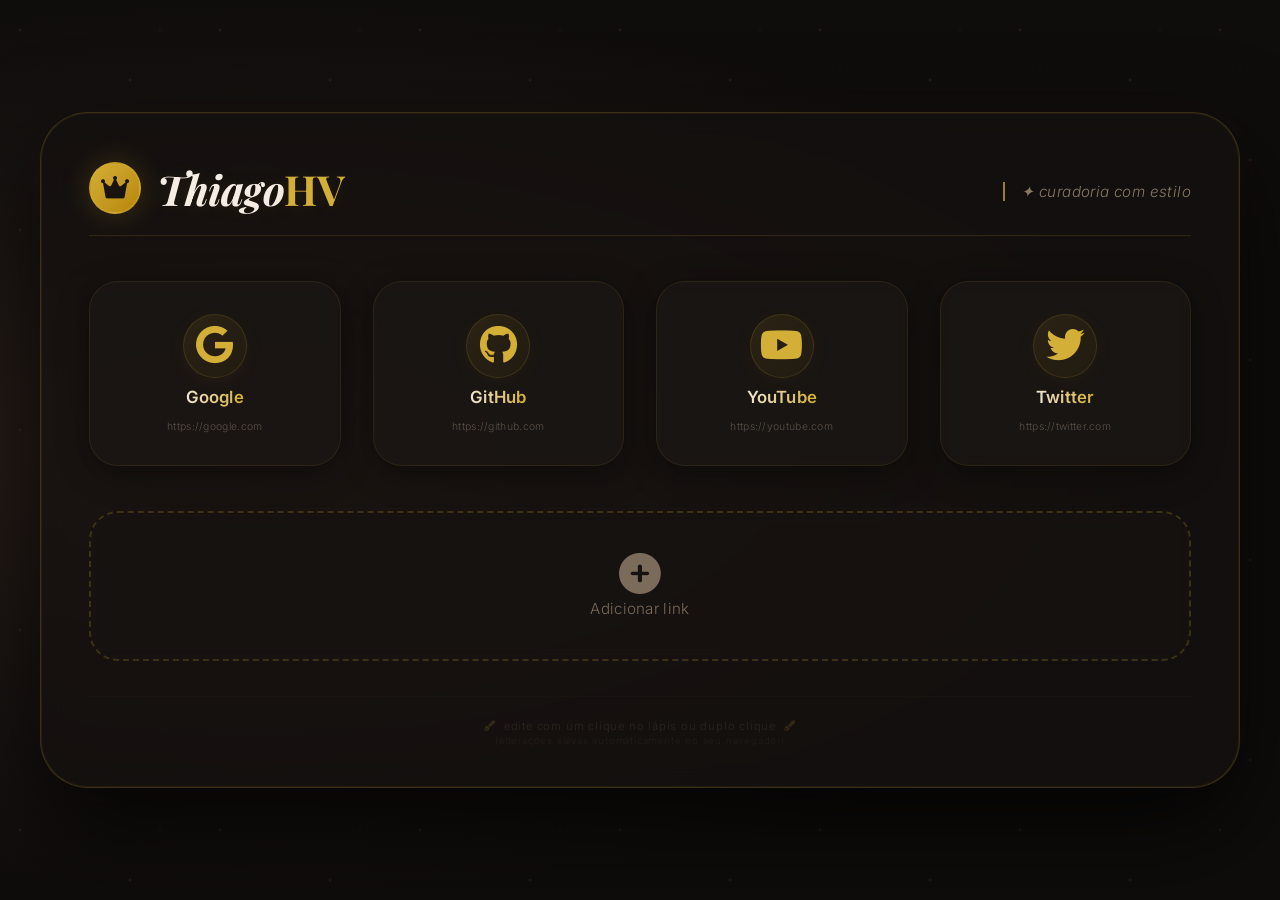
==== commit fe46c555: "Add files via upload" ====
--- a/index.html
+++ b/index.html
@@ -1,2910 +1,631 @@
-<!DOCTYPE html>
-<html lang="pt-BR">
-<head>
-    <meta charset="UTF-8" />
-    <meta name="viewport" content="width=device-width, initial-scale=1.0, maximum-scale=1.0, user-scalable=no" />
-    <title>🚀 SPACE RACER - DEFINITIVO</title>
-    <style>
-        * {
-            margin: 0;
-            padding: 0;
-            box-sizing: border-box;
-        }
-        body {
-            background: #0a0a1a;
-            display: flex;
-            justify-content: center;
-            align-items: center;
-            min-height: 100vh;
-            font-family: 'Segoe UI', Tahoma, Geneva, Verdana, sans-serif;
-            overflow: hidden;
-            user-select: none;
-            touch-action: none;
-        }
-        #gameContainer {
-            position: relative;
-            width: 800px;
-            height: 600px;
-            border-radius: 24px;
-            overflow: hidden;
-            box-shadow: 0 0 80px rgba(0, 150, 255, 0.3), 0 0 160px rgba(100, 0, 255, 0.15);
-            border: 2px solid rgba(255, 255, 255, 0.06);
-            background: #0d0d2b;
-        }
-        canvas {
-            display: block;
-            width: 100%;
-            height: 100%;
-            background: transparent;
-            cursor: none;
-            touch-action: none;
-        }
-        .screen {
-            position: absolute;
-            top: 0;
-            left: 0;
-            width: 100%;
-            height: 100%;
-            display: flex;
-            flex-direction: column;
-            justify-content: center;
-            align-items: center;
-            transition: opacity 0.6s cubic-bezier(0.23, 1, 0.32, 1), transform 0.6s cubic-bezier(0.23, 1, 0.32, 1);
-            pointer-events: none;
-            opacity: 0;
-            transform: scale(0.95);
-            will-change: transform, opacity;
-            z-index: 20;
-        }
-        .screen.active {
-            pointer-events: auto;
-            opacity: 1;
-            transform: scale(1);
-        }
-        #selectScreen {
-            background: radial-gradient(ellipse at 50% 40%, #1a1a4e, #070714 80%);
-            padding: 20px;
-            gap: 12px;
-        }
-        #selectScreen::before {
-            content: '';
-            position: absolute;
-            inset: 0;
-            background: url("data:image/svg+xml,%3Csvg xmlns='http://www.w3.org/2000/svg' width='100' height='100'%3E%3Ccircle cx='50' cy='50' r='1' fill='rgba(255,255,255,0.05)'/%3E%3C/svg%3E") repeat;
-            opacity: 0.4;
-        }
-        #selectScreen h1 {
-            font-size: 52px;
-            font-weight: 900;
-            background: linear-gradient(135deg, #f7d94e 0%, #f0a500 50%, #f7d94e 100%);
-            -webkit-background-clip: text;
-            -webkit-text-fill-color: transparent;
-            text-shadow: 0 0 60px rgba(247, 217, 78, 0.25);
-            letter-spacing: 3px;
-            position: relative;
-            z-index: 2;
-            animation: titlePulse 3s ease-in-out infinite;
-        }
-        @keyframes titlePulse {
-            0%,
-            100% {
-                transform: scale(1);
-            }
-            50% {
-                transform: scale(1.03);
-            }
-        }
-        #selectScreen .subtitle {
-            color: #aabbdd;
-            font-size: 16px;
-            letter-spacing: 6px;
-            text-transform: uppercase;
-            margin-bottom: 4px;
-            position: relative;
-            z-index: 2;
-        }
-        .char-grid {
-            display: flex;
-            gap: 14px;
-            margin: 6px 0 14px;
-            flex-wrap: wrap;
-            justify-content: center;
-            position: relative;
-            z-index: 2;
-            max-height: 280px;
-            overflow-y: auto;
-            padding: 4px;
-        }
-        .char-grid::-webkit-scrollbar {
-            width: 4px;
-        }
-        .char-grid::-webkit-scrollbar-track {
-            background: rgba(255, 255, 255, 0.05);
-            border-radius: 10px;
-        }
-        .char-grid::-webkit-scrollbar-thumb {
-            background: rgba(247, 217, 78, 0.3);
-            border-radius: 10px;
-        }
-        .char-card {
-            width: 110px;
-            height: 150px;
-            background: rgba(255, 255, 255, 0.03);
-            border-radius: 20px;
-            border: 2px solid rgba(255, 255, 255, 0.06);
-            display: flex;
-            flex-direction: column;
-            align-items: center;
-            justify-content: center;
-            gap: 4px;
-            cursor: pointer;
-            transition: all 0.3s cubic-bezier(0.23, 1, 0.32, 1);
-            backdrop-filter: blur(6px);
-            padding: 8px 4px;
-            box-shadow: 0 4px 20px rgba(0, 0, 0, 0.4);
-            position: relative;
-            overflow: hidden;
-            flex-shrink: 0;
-        }
-        .char-card.selected {
-            border-color: #f7d94e;
-            background: rgba(247, 217, 78, 0.08);
-            box-shadow: 0 0 40px rgba(247, 217, 78, 0.15), inset 0 0 30px rgba(247, 217, 78, 0.05);
-            transform: translateY(-6px) scale(1.04);
-        }
-        .char-card .preview-canvas {
-            width: 60px;
-            height: 60px;
-            border-radius: 50%;
-            display: flex;
-            align-items: center;
-            justify-content: center;
-            background: rgba(0, 0, 0, 0.3);
-            border: 2px solid rgba(255, 255, 255, 0.05);
-        }
-        .char-card .name {
-            color: #e0e8ff;
-            font-size: 12px;
-            font-weight: 700;
-            letter-spacing: 0.5px;
-            text-align: center;
-            line-height: 1.2;
-        }
-        .char-card .badge {
-            font-size: 10px;
-            color: #8899bb;
-            background: rgba(255, 255, 255, 0.05);
-            padding: 2px 12px;
-            border-radius: 30px;
-            border: 1px solid transparent;
-            white-space: nowrap;
-        }
-        .char-card.selected .badge {
-            color: #f7d94e;
-            border-color: rgba(247, 217, 78, 0.3);
-            background: rgba(247, 217, 78, 0.1);
-        }
-        .char-card.locked {
-            opacity: 0.5;
-            filter: grayscale(0.7);
-        }
-        .char-card .price-tag {
-            font-size: 10px;
-            color: #f7d94e;
-            background: rgba(0, 0, 0, 0.4);
-            padding: 1px 10px;
-            border-radius: 30px;
-            border: 1px solid rgba(247, 217, 78, 0.2);
-        }
-        .btn-start {
-            padding: 14px 60px;
-            font-size: 20px;
-            font-weight: 800;
-            border: none;
-            border-radius: 60px;
-            background: linear-gradient(135deg, #f7d94e, #e6a800);
-            color: #0a0a1a;
-            cursor: pointer;
-            transition: all 0.3s cubic-bezier(0.23, 1, 0.32, 1);
-            box-shadow: 0 0 50px rgba(247, 217, 78, 0.25);
-            letter-spacing: 2px;
-            position: relative;
-            z-index: 2;
-            text-transform: uppercase;
-        }
-        .btn-start:hover {
-            transform: scale(1.06);
-            box-shadow: 0 0 70px rgba(247, 217, 78, 0.45);
-        }
-        .btn-start:active {
-            transform: scale(0.94);
-        }
-        .hint {
-            color: #556688;
-            font-size: 12px;
-            letter-spacing: 1px;
-            margin-top: 4px;
-            position: relative;
-            z-index: 2;
-        }
-        .coin-balance {
-            color: #f7d94e;
-            font-size: 18px;
-            font-weight: 700;
-            background: rgba(0, 0, 0, 0.4);
-            padding: 4px 20px;
-            border-radius: 40px;
-            backdrop-filter: blur(4px);
-            border: 1px solid rgba(247, 217, 78, 0.2);
-            position: relative;
-            z-index: 2;
-            margin-bottom: 4px;
-        }
-        #secretM { cursor:pointer; color:inherit; font-weight:inherit; text-decoration:none; display:inline; transition:color .12s; }
-        #secretM:hover { color:#f7d94e; }
-        #godModePopup { position:absolute; inset:0; display:none; align-items:center; justify-content:center; z-index:80; background:rgba(0,0,0,.68); backdrop-filter:blur(4px); }
-        #godModePopup.active { display:flex; }
-        .god-panel { position:relative; width:min(380px,86%); padding:24px; border-radius:18px; background:linear-gradient(145deg,#12121f,#07070d); border:2px solid #ffd43b; box-shadow:0 0 35px rgba(255,212,59,.22),0 20px 60px rgba(0,0,0,.7); text-align:center; color:#fff; }
-        .god-close { position:absolute; top:8px; right:10px; width:30px; height:30px; border:0; border-radius:50%; background:rgba(255,255,255,.08); color:#fff; font-size:22px; line-height:30px; cursor:pointer; }
-        .god-close:hover { background:rgba(255,255,255,.16); }
-        .god-toggle-row { display:flex; align-items:center; justify-content:space-between; gap:14px; padding:12px 0 4px; font-weight:900; letter-spacing:1px; }
-        .god-toggle { min-width:130px; border:0; border-radius:999px; padding:10px 16px; font-weight:1000; cursor:pointer; transition:filter .15s, transform .15s; }
-        .god-toggle:hover { filter:brightness(1.1); transform:translateY(-1px); }
-        .god-toggle.on { background:#35d07f; color:#07140d; }
-        .god-toggle.off { background:#2b2b3a; color:#fff; }
-        .god-panel h3 { margin:0 0 8px; font-size:24px; letter-spacing:2px; }
-        .god-panel p { color:#aeb7ca; font-size:12px; line-height:1.5; margin:0 0 16px; }
-        .god-actions { display:flex; gap:8px; justify-content:center; }
-        .god-actions button { border:0; border-radius:10px; padding:10px 16px; font-weight:900; cursor:pointer; }
-        #godEnable { background:#ffd43b; color:#111; }
-        #godCancel { background:#262637; color:#fff; }
-        #godStatus { margin-top:10px; font-size:10px; color:#ffd43b; min-height:14px; }
-        #difficultyScreen {
-            background: radial-gradient(ellipse at 50% 45%, #17172f, #050509 82%);
-            padding: 22px 18px;
-            gap: 8px;
-            z-index: 25;
-        }
-        #difficultyScreen h2 { color:#fff; font-size:30px; letter-spacing:3px; margin-bottom:4px; text-shadow:0 0 24px rgba(255,255,255,.18); }
-        #difficultyScreen .diff-sub { color:#8d96ad; font-size:12px; letter-spacing:2px; margin-bottom:5px; }
-        .difficulty-list { width:min(430px,88%); display:flex; flex-direction:column; gap:7px; }
-        .difficulty-option { position:relative; border:2px solid transparent; border-radius:12px; padding:9px 15px; color:#fff; cursor:pointer; display:flex; align-items:center; justify-content:space-between; min-height:48px; font-weight:900; letter-spacing:1px; transition:transform .15s, filter .15s, box-shadow .15s; z-index:1; }
-        .difficulty-option:hover { transform:translateX(5px); filter:brightness(1.15); z-index:10; }
-        .difficulty-option.selected { outline:3px solid rgba(255,255,255,.8); box-shadow:0 0 22px rgba(255,255,255,.16); transform:translateX(8px); }
-        .difficulty-option small { font-size:10px; font-weight:700; opacity:.82; letter-spacing:.4px; text-align:right; }
-        .difficulty-tooltip { position:absolute; left:50%; top:calc(100% + 7px); transform:translate(-50%, -8px) scale(.96); width:380px; max-width:calc(100vw - 70px); padding:12px 14px; border-radius:12px; background:rgba(8,8,18,.97); border:1px solid rgba(255,255,255,.16); box-shadow:0 12px 35px rgba(0,0,0,.55), 0 0 24px rgba(255,255,255,.08); color:#eef2ff; opacity:0; visibility:hidden; pointer-events:none; transition:opacity .16s ease, transform .16s ease, visibility .16s; z-index:50; text-align:left; letter-spacing:0; }
-        .difficulty-option:hover .difficulty-tooltip { opacity:1; visibility:visible; transform:translate(-50%, 0) scale(1); pointer-events:auto; }
-        .difficulty-tooltip .tt-title { display:flex; justify-content:space-between; align-items:center; gap:12px; margin-bottom:7px; font-size:14px; font-weight:1000; letter-spacing:1px; }
-        .difficulty-tooltip .tt-badge { font-size:9px; padding:3px 7px; border-radius:999px; background:rgba(255,255,255,.09); color:#cbd3e8; letter-spacing:.8px; white-space:nowrap; }
-        .difficulty-tooltip .tt-grid { display:grid; grid-template-columns:1fr 1fr; gap:5px 12px; }
-        .difficulty-tooltip .tt-row { display:flex; justify-content:space-between; gap:8px; font-size:10px; line-height:1.35; color:#aeb8d0; }
-        .difficulty-tooltip .tt-row strong { color:#fff; font-weight:900; text-align:right; }
-        .difficulty-tooltip .tt-note { margin-top:8px; padding-top:7px; border-top:1px solid rgba(255,255,255,.09); color:#d8def0; font-size:9px; line-height:1.45; }
-        .diff-easy .difficulty-tooltip { border-color:rgba(45,190,95,.55); }
-        .diff-normal .difficulty-tooltip { border-color:rgba(245,210,30,.55); }
-        .diff-hard .difficulty-tooltip { border-color:rgba(240,110,30,.6); }
-        .diff-insane .difficulty-tooltip { border-color:rgba(255,55,75,.65); }
-        .diff-master .difficulty-tooltip { border-color:rgba(150,75,220,.7); }
-        .diff-secret .difficulty-tooltip { border-color:rgba(255,255,255,.35); box-shadow:0 12px 35px rgba(0,0,0,.75), 0 0 30px rgba(255,255,255,.06); }
-        .diff-easy { background:#218c4a; } .diff-normal { background:#c7a600; color:#111; } .diff-hard { background:#d86619; } .diff-insane { background:#c62835; } .diff-master { background:#6b35a8; } .diff-secret { background:#090909; border-color:#333; }
-        #btnDifficultyStart { margin-top:5px; width:min(430px,88%); padding:12px; border:0; border-radius:12px; background:#fff; color:#111; font-weight:1000; cursor:pointer; letter-spacing:1px; }
-        #btnDifficultyBack { background:none; border:0; color:#8d96ad; cursor:pointer; margin-top:2px; }
-
-        #gameOverScreen {
-            background: radial-gradient(ellipse at center, #1a0a0a 0%, #0a0510 100%);
-            gap: 10px;
-            padding: 30px;
-        }
-        #gameOverScreen .go-title {
-            font-size: 48px;
-            font-weight: 900;
-            color: #ff4466;
-            text-shadow: 0 0 80px rgba(255, 68, 102, 0.4);
-            letter-spacing: 4px;
-        }
-        #gameOverScreen .go-score {
-            font-size: 28px;
-            color: #f0f4ff;
-        }
-        #gameOverScreen .go-score span {
-            color: #f7d94e;
-            font-size: 36px;
-        }
-        #gameOverScreen .go-best {
-            font-size: 18px;
-            color: #8899bb;
-            margin-bottom: 6px;
-        }
-        #gameOverScreen .go-best span {
-            color: #f7d94e;
-            font-weight: 700;
-        }
-        .go-buttons {
-            display: flex;
-            gap: 14px;
-            margin-top: 8px;
-            flex-wrap: wrap;
-            justify-content: center;
-        }
-        .go-buttons button {
-            padding: 12px 34px;
-            font-size: 16px;
-            font-weight: 700;
-            border: none;
-            border-radius: 50px;
-            cursor: pointer;
-            transition: all 0.3s cubic-bezier(0.23, 1, 0.32, 1);
-            letter-spacing: 1px;
-        }
-        .go-buttons .btn-retry {
-            background: linear-gradient(135deg, #4ecdc4, #2eaf9e);
-            color: #0a0a1a;
-            box-shadow: 0 0 30px rgba(78, 205, 196, 0.25);
-        }
-        .go-buttons .btn-retry:hover {
-            transform: scale(1.05);
-            box-shadow: 0 0 50px rgba(78, 205, 196, 0.4);
-        }
-        .go-buttons .btn-select {
-            background: rgba(255, 255, 255, 0.06);
-            color: #ccd6f0;
-            border: 2px solid rgba(255, 255, 255, 0.08);
-        }
-        .go-buttons .btn-select:hover {
-            background: rgba(255, 255, 255, 0.12);
-            transform: scale(1.05);
-        }
-        #pauseScreen {
-            background: rgba(0, 0, 0, 0.7);
-            backdrop-filter: blur(10px);
-            gap: 16px;
-        }
-        #pauseScreen .pause-title {
-            font-size: 44px;
-            color: #f0f4ff;
-            letter-spacing: 4px;
-        }
-        #pauseScreen .pause-sub {
-            color: #8899bb;
-            font-size: 18px;
-        }
-        .pause-buttons {
-            display: flex;
-            gap: 16px;
-            flex-wrap: wrap;
-            justify-content: center;
-        }
-        .pause-buttons button {
-            padding: 12px 36px;
-            font-size: 18px;
-            font-weight: 700;
-            border: none;
-            border-radius: 50px;
-            cursor: pointer;
-            transition: all 0.3s;
-            letter-spacing: 1px;
-        }
-        .pause-buttons .btn-resume {
-            background: linear-gradient(135deg, #4ecdc4, #2eaf9e);
-            color: #0a0a1a;
-        }
-        .pause-buttons .btn-quit {
-            background: rgba(255, 255, 255, 0.06);
-            color: #ccd6f0;
-            border: 2px solid rgba(255, 255, 255, 0.08);
-        }
-        #hud {
-            position: absolute;
-            top: 12px;
-            left: 16px;
-            right: 16px;
-            display: flex;
-            justify-content: space-between;
-            align-items: center;
-            pointer-events: none;
-            z-index: 10;
-            font-family: 'Segoe UI', sans-serif;
-            gap: 8px;
-            flex-wrap: wrap;
-        }
-        #hud .hud-left,
-        #hud .hud-right {
-            display: flex;
-            align-items: center;
-            gap: 10px;
-            flex-wrap: wrap;
-        }
-        #hud .score-display {
-            color: #f0f4ff;
-            font-size: 20px;
-            font-weight: 700;
-            background: rgba(0, 0, 0, 0.5);
-            padding: 4px 16px;
-            border-radius: 40px;
-            backdrop-filter: blur(8px);
-            border: 1px solid rgba(255, 255, 255, 0.06);
-            box-shadow: 0 4px 20px rgba(0, 0, 0, 0.3);
-        }
-        #hud .score-display span {
-            color: #f7d94e;
-        }
-        #hud .best-display {
-            color: #8899bb;
-            font-size: 14px;
-            font-weight: 500;
-            background: rgba(0, 0, 0, 0.4);
-            padding: 4px 14px;
-            border-radius: 40px;
-            backdrop-filter: blur(8px);
-            border: 1px solid rgba(255, 255, 255, 0.04);
-        }
-        #hud .best-display span {
-            color: #f7d94e;
-            font-weight: 700;
-        }
-        #hud .char-name-hud {
-            color: #aabbdd;
-            font-size: 13px;
-            background: rgba(0, 0, 0, 0.4);
-            padding: 4px 14px;
-            border-radius: 40px;
-            backdrop-filter: blur(8px);
-            border: 1px solid rgba(255, 255, 255, 0.04);
-        }
-        #hud .combo-display {
-            color: #f7d94e;
-            font-size: 22px;
-            font-weight: 900;
-            background: rgba(0, 0, 0, 0.5);
-            padding: 2px 18px;
-            border-radius: 40px;
-            backdrop-filter: blur(8px);
-            border: 2px solid rgba(247, 217, 78, 0.3);
-            min-width: 60px;
-            text-align: center;
-            transition: all 0.2s;
-            box-shadow: 0 0 30px rgba(247, 217, 78, 0.15);
-        }
-        #hud .combo-display.big {
-            transform: scale(1.2);
-            border-color: #ffd700;
-            box-shadow: 0 0 60px rgba(247, 217, 78, 0.4);
-        }
-        #bossBarContainer {
-            display: none !important;
-            position: absolute;
-            bottom: 50px;
-            left: 50%;
-            transform: translateX(-50%);
-            width: 70%;
-            max-width: 500px;
-            height: 22px;
-            background: rgba(0, 0, 0, 0.7);
-            border-radius: 20px;
-            border: 2px solid rgba(255, 68, 102, 0.4);
-            backdrop-filter: blur(4px);
-            z-index: 10;
-            display: none;
-            overflow: hidden;
-            box-shadow: 0 0 40px rgba(255, 68, 102, 0.2);
-        }
-        #bossBarFill {
-            height: 100%;
-            width: 100%;
-            background: linear-gradient(90deg, #ff4466, #ff6b6b);
-            border-radius: 20px;
-            transition: width 0.2s ease;
-            box-shadow: inset 0 0 20px rgba(255, 100, 100, 0.3);
-        }
-        #bossName {
-            position: absolute;
-            top: -26px;
-            left: 50%;
-            transform: translateX(-50%);
-            color: #ff6b6b;
-            font-size: 16px;
-            font-weight: 700;
-            letter-spacing: 2px;
-            text-shadow: 0 0 20px rgba(255, 68, 102, 0.5);
-            white-space: nowrap;
-        }
-        #bossPlayerHP { position:absolute; left:50%; bottom:14px; transform:translateX(-50%); width:82%; max-width:620px; z-index:18; display:none; pointer-events:none; }
-        #bossPlayerHP .hp-title { color:#fff; font-size:12px; font-weight:900; letter-spacing:2px; text-align:center; margin-bottom:5px; text-shadow:0 2px 8px #000; }
-        #bossPlayerHP .hp-bars { display:flex; gap:3px; height:20px; }
-        #bossPlayerHP .hp-segment { flex:1; min-width:6px; border:2px solid rgba(255,255,255,.35); border-radius:5px; background:#171717; box-shadow:0 0 8px rgba(0,0,0,.6); transition:background .15s, transform .12s, box-shadow .12s; }
-        #bossPlayerHP .hp-segment.full { background:linear-gradient(90deg,#20e070,#8cff5a); border-color:#b7ffb0; box-shadow:0 0 10px rgba(50,255,100,.45); }
-        #bossPlayerHP .hp-segment.lost { background:#171717; }
-        #bossPlayerHP.danger .hp-segment.full { animation:hpDanger .11s infinite alternate; }
-        @keyframes hpDanger { from { transform:scaleY(1) translateX(-1px); filter:brightness(1); } to { transform:scaleY(1.32) translateX(1px); filter:brightness(2.4); } }
-        #bossPlayerHP.danger .hp-segment:last-child { background:linear-gradient(90deg,#ff1e2d,#ff7a18); border-color:#ff4b4b; box-shadow:0 0 22px rgba(255,30,45,.9); }
-        #bossPlayerHP.danger .hp-title { color:#ff4040; animation:dangerText .18s infinite alternate; }
-        @keyframes dangerText { from { transform:scale(1); } to { transform:scale(1.08); } }
-        #gameContainer.boss-danger canvas { animation:bossShake .055s infinite alternate; }
-        #gameContainer.boss-danger { box-shadow:0 0 55px rgba(255,0,30,.95),0 0 140px rgba(255,0,30,.65), inset 0 0 55px rgba(255,0,30,.22); animation:dangerFrame .16s infinite alternate; }
-        @keyframes bossShake { from { transform:translate(-4px,2px) rotate(-0.15deg); } to { transform:translate(4px,-2px) rotate(0.15deg); } }
-        @keyframes dangerFrame { from { filter:brightness(1); } to { filter:brightness(1.18); } }
-
-        #bossVictoryScreen { gap:12px; text-align:center; background:radial-gradient(circle at 50% 38%,rgba(255,216,77,.12),transparent 35%),rgba(2,4,12,.94); }
-        .victory-card { width:min(560px,92%); padding:28px 24px 24px; border:1px solid rgba(255,216,77,.25); border-radius:22px; background:linear-gradient(180deg,rgba(20,24,38,.96),rgba(6,8,16,.96)); box-shadow:0 20px 80px rgba(0,0,0,.55),0 0 45px rgba(255,216,77,.08); position:relative; overflow:hidden; }
-        .victory-card:before { content:""; position:absolute; inset:0; background:linear-gradient(110deg,transparent 20%,rgba(255,255,255,.045) 50%,transparent 80%); transform:translateX(-120%); animation:victorySweep 2.2s ease-in-out infinite; pointer-events:none; }
-        .victory-kicker { color:#ffd84d; font-size:11px; font-weight:1000; letter-spacing:5px; margin-bottom:7px; }
-        .victory-title { color:#fff; font-size:42px; line-height:1; font-weight:1000; letter-spacing:4px; text-shadow:0 0 28px rgba(255,216,77,.45); animation:victoryPulse .8s infinite alternate; }
-        .victory-sub { color:#9da8c2; font-size:13px; letter-spacing:2px; margin:9px 0 18px; }
-        .victory-divider { height:1px; background:linear-gradient(90deg,transparent,rgba(255,216,77,.45),transparent); margin:0 auto 16px; }
-        .victory-stats { width:100%; display:grid; grid-template-columns:1fr 1fr; gap:9px; margin:10px 0 14px; }
-        .victory-stats div { padding:13px 12px; border:1px solid rgba(255,255,255,.08); background:rgba(255,255,255,.035); border-radius:12px; color:#fff; font-weight:900; }
-        .victory-stats b { display:block; color:#ffd84d; font-size:19px; margin-top:3px; }
-        .victory-best { padding:11px 12px; border:1px solid rgba(255,255,255,.08); background:rgba(255,255,255,.025); border-radius:12px; color:#aeb8d0; font-size:12px; font-weight:800; }
-        .victory-best strong { color:#fff; }
-        #btnVictoryContinue { margin-top:18px; width:100%; }
-        @keyframes victoryPulse { from{transform:scale(1);filter:brightness(1)} to{transform:scale(1.035);filter:brightness(1.22)} }
-        @keyframes victorySweep { 0%,25%{transform:translateX(-120%)} 65%,100%{transform:translateX(120%)} }
-        .perfect-dodge { position:absolute; pointer-events:none; color:#7fffd4; font-weight:1000; font-size:16px; text-shadow:0 0 14px #00ffd0; animation:perfectPop .5s ease-out forwards; z-index:40; white-space:nowrap; }
-        .hp-float { position:absolute; pointer-events:none; color:#69ff8c; font-weight:1000; font-size:17px; letter-spacing:1px; text-shadow:0 0 12px rgba(50,255,110,.9),0 2px 5px #000; animation:hpFloat .72s ease-out forwards; z-index:41; white-space:nowrap; }
-        @keyframes hpFloat { 0%{opacity:0;transform:translate(-50%,8px) scale(.7)} 18%{opacity:1;transform:translate(-50%,0) scale(1.05)} 100%{opacity:0;transform:translate(-50%,-38px) scale(1)} }
-        @keyframes perfectPop { 0%{opacity:0;transform:translateY(10px) scale(.7)} 20%{opacity:1} 100%{opacity:0;transform:translateY(-28px) scale(1.15)} }
-        .phase-flash { position:absolute; inset:0; pointer-events:none; z-index:35; background:radial-gradient(circle,rgba(255,60,80,.35),transparent 65%); opacity:0; }
-        #joystickArea {
-            position: absolute;
-            bottom: 20px;
-            left: 20px;
-            width: 120px;
-            height: 120px;
-            border-radius: 50%;
-            background: rgba(255, 255, 255, 0.05);
-            border: 2px solid rgba(255, 255, 255, 0.08);
-            z-index: 15;
-            display: none;
-            touch-action: none;
-        }
-        #joystickKnob {
-            width: 50px;
-            height: 50px;
-            border-radius: 50%;
-            background: rgba(255, 255, 255, 0.15);
-            position: absolute;
-            top: 50%;
-            left: 50%;
-            transform: translate(-50%, -50%);
-            border: 2px solid rgba(255, 255, 255, 0.1);
-            pointer-events: none;
-        }
-        @media (max-width: 820px) {
-            #gameContainer {
-                width: 100vw;
-                height: 100vh;
-                border-radius: 0;
-                border: none;
-                box-shadow: none;
-            }
-            #selectScreen h1 {
-                font-size: 34px;
-            }
-            .char-card {
-                width: 90px;
-                height: 130px;
-                padding: 6px;
-            }
-            .char-card .preview-canvas {
-                width: 50px;
-                height: 50px;
-            }
-            .btn-start {
-                padding: 10px 36px;
-                font-size: 16px;
-            }
-            #gameOverScreen .go-title {
-                font-size: 34px;
-            }
-            #hud .score-display {
-                font-size: 16px;
-                padding: 3px 12px;
-            }
-            #hud .best-display {
-                font-size: 12px;
-                padding: 3px 10px;
-            }
-            #joystickArea {
-                display: block !important;
-                width: 100px;
-                height: 100px;
-                bottom: 16px;
-                left: 16px;
-            }
-            #joystickKnob {
-                width: 40px;
-                height: 40px;
-            }
-        }
-        @media (max-width: 500px) {
-            .char-grid {
-                gap: 10px;
-            }
-            .char-card {
-                width: 70px;
-                height: 110px;
-                padding: 4px;
-            }
-            .char-card .preview-canvas {
-                width: 40px;
-                height: 40px;
-            }
-            .char-card .name {
-                font-size: 10px;
-            }
-            .char-card .badge {
-                font-size: 8px;
-                padding: 1px 8px;
-            }
-            .btn-start {
-                padding: 8px 28px;
-                font-size: 14px;
-            }
-            #hud .char-name-hud {
-                display: none;
-            }
-            #bossBarContainer {
-                width: 80%;
-                height: 18px;
-                bottom: 40px;
-            }
-            #bossName {
-                font-size: 12px;
-                top: -22px;
-            }
-            #joystickArea {
-                width: 80px;
-                height: 80px;
-                bottom: 12px;
-                left: 12px;
-            }
-            #joystickKnob {
-                width: 32px;
-                height: 32px;
-            }
-        }
-        @media (pointer: coarse) {
-            #joystickArea {
-                display: block !important;
-            }
-        }
-    </style>
-</head>
-<body>
-
-    <div id="gameContainer">
-        <canvas id="gameCanvas" width="800" height="600"></canvas>
-
-        <div id="hud" style="display:none;">
-            <div class="hud-left">
-                <div class="score-display">🏆 <span id="hudScore">0</span></div>
-                <div class="best-display">⭐ BEST <span id="hudBest">0</span></div>
-                <div class="combo-display" id="hudCombo">x1</div>
-            </div>
-            <div class="hud-right">
-                <div class="char-name-hud" id="hudCharName">⚡ Nova</div>
-            </div>
-        </div>
-
-        <div id="bossPlayerHP"><div class="hp-title">♥ HP — <span id="bossPlayerHPText">20 / 20</span></div><div class="hp-bars"><div class="hp-segment"></div><div class="hp-segment"></div><div class="hp-segment"></div><div class="hp-segment"></div><div class="hp-segment"></div><div class="hp-segment"></div><div class="hp-segment"></div><div class="hp-segment"></div><div class="hp-segment"></div><div class="hp-segment"></div><div class="hp-segment"></div><div class="hp-segment"></div><div class="hp-segment"></div><div class="hp-segment"></div><div class="hp-segment"></div><div class="hp-segment"></div><div class="hp-segment"></div><div class="hp-segment"></div><div class="hp-segment"></div><div class="hp-segment"></div></div></div>
-
-        <div id="bossBarContainer">
-            <div id="bossName">👾 BOSS</div>
-            <div id="bossBarFill" style="width:100%;"></div>
-        </div>
-
-        <div id="joystickArea">
-            <div id="joystickKnob"></div>
-        </div>
-
-        <div id="selectScreen" class="screen active">
-            <h1>🚀 SPACE RACER</h1>
-            <div class="subtitle">Escolha seu <span>piloto</span></div>
-            <div class="coin-balance">🪙 <span id="balanceAmount">0</span></div>
-            <div class="char-grid" id="charGrid"></div>
-            <button class="btn-start" id="btnStart">▶ ESCOLHER DIFICULDADE</button>
-            <div class="hint">WASD / SETAS · Desvie · Colete <span id="secretM">m</span>oedas · Seja o melhor!</div>
-        </div>
-
-        <div id="godModePopup">
-            <div class="god-panel">
-                <button id="godClose" class="god-close" aria-label="Fechar">×</button>
-                <h3>⚡ SECRET MODE</h3>
-                <p>Você encontrou um segredo. Controle o <b>GOD MODE</b> abaixo.<br>Quando ligado, você não recebe dano durante a partida.</p>
-                <div class="god-toggle-row"><span>GOD MODE</span><button id="godToggle" class="god-toggle off">DESLIGADO</button></div>
-                <div id="godStatus"></div>
-            </div>
-        </div>
-
-        <div id="difficultyScreen" class="screen">
-            <h2>ESCOLHA A DIFICULDADE</h2>
-            <div class="diff-sub">quanto mais baixo, pior 😈</div>
-            <div class="difficulty-list" id="difficultyList">
-                <div class="difficulty-option diff-easy" data-diff="easy">
-                    <span>🟢 EASY</span><small>75% · combo 10x</small>
-                    <div class="difficulty-tooltip"><div class="tt-title"><span>🟢 EASY</span><span class="tt-badge">TRANQUILO</span></div><div class="tt-grid"><div class="tt-row"><span>Velocidade</span><strong>75%</strong></div><div class="tt-row"><span>Seu HP</span><strong>20</strong></div><div class="tt-row"><span>Recarga da bala</span><strong>5s</strong></div><div class="tt-row"><span>Janela da bala</span><strong>3s</strong></div><div class="tt-row"><span>Combo máximo</span><strong>10x</strong></div><div class="tt-row"><span>Boss</span><strong>30 HP · 4 hits</strong></div></div><div class="tt-note">A opção mais fácil. Tudo acontece mais devagar e você tem bastante tempo para pegar as balas douradas. Os ataques do boss são mais leves.</div></div>
-                </div>
-                <div class="difficulty-option diff-normal selected" data-diff="normal">
-                    <span>🟡 NORMAL</span><small>85% · combo 5x</small>
-                    <div class="difficulty-tooltip"><div class="tt-title"><span>🟡 NORMAL</span><span class="tt-badge">PADRÃO</span></div><div class="tt-grid"><div class="tt-row"><span>Velocidade</span><strong>85%</strong></div><div class="tt-row"><span>Seu HP</span><strong>20</strong></div><div class="tt-row"><span>Recarga da bala</span><strong>7s</strong></div><div class="tt-row"><span>Janela da bala</span><strong>3s</strong></div><div class="tt-row"><span>Combo máximo</span><strong>5x</strong></div><div class="tt-row"><span>Boss</span><strong>35 HP · 5 hits</strong></div></div><div class="tt-note">A experiência padrão. A velocidade é moderada e a rajada diagonal do boss é desativada para deixar os desvios mais previsíveis.</div></div>
-                </div>
-                <div class="difficulty-option diff-hard" data-diff="hard">
-                    <span>🟠 DIFÍCIL</span><small>90% · combo 5x</small>
-                    <div class="difficulty-tooltip"><div class="tt-title"><span>🟠 DIFÍCIL</span><span class="tt-badge">DESAFIO</span></div><div class="tt-grid"><div class="tt-row"><span>Velocidade</span><strong>90%</strong></div><div class="tt-row"><span>Seu HP</span><strong>20</strong></div><div class="tt-row"><span>Recarga da bala</span><strong>10s</strong></div><div class="tt-row"><span>Janela da bala</span><strong>3s</strong></div><div class="tt-row"><span>Combo máximo</span><strong>5x</strong></div><div class="tt-row"><span>Boss</span><strong>45 HP · 7 hits</strong></div></div><div class="tt-note">Mantém a base do Normal, mas acelera tudo e aumenta o intervalo entre suas oportunidades de atacar o boss.</div></div>
-                </div>
-                <div class="difficulty-option diff-insane" data-diff="insane">
-                    <span>🔴 INSANO</span><small>100% · combo 3x · você 15 HP</small>
-                    <div class="difficulty-tooltip"><div class="tt-title"><span>🔴 INSANO</span><span class="tt-badge">MUITO DIFÍCIL</span></div><div class="tt-grid"><div class="tt-row"><span>Velocidade</span><strong>100%</strong></div><div class="tt-row"><span>Seu HP</span><strong>15</strong></div><div class="tt-row"><span>Recarga da bala</span><strong>15s</strong></div><div class="tt-row"><span>Janela da bala</span><strong>3s</strong></div><div class="tt-row"><span>Combo máximo</span><strong>3x</strong></div><div class="tt-row"><span>Boss</span><strong>50 HP · 9 hits</strong></div></div><div class="tt-note">Velocidade normal do jogo, menos HP para você e ataques completos do boss. A batalha começa a exigir bastante precisão.</div></div>
-                </div>
-                <div class="difficulty-option diff-master" data-diff="master">
-                    <span>🟣 MESTRE</span><small>125% · combo 2x · você 10 HP</small>
-                    <div class="difficulty-tooltip"><div class="tt-title"><span>🟣 MESTRE</span><span class="tt-badge">EXTREMO</span></div><div class="tt-grid"><div class="tt-row"><span>Velocidade</span><strong>125%</strong></div><div class="tt-row"><span>Seu HP</span><strong>10</strong></div><div class="tt-row"><span>Recarga da bala</span><strong>20s</strong></div><div class="tt-row"><span>Janela da bala</span><strong>3s</strong></div><div class="tt-row"><span>Combo máximo</span><strong>2x</strong></div><div class="tt-row"><span>Arena</span><strong>+12%</strong></div><div class="tt-row"><span>Boss</span><strong>75 HP · 12 hits</strong></div></div><div class="tt-note">Tudo fica 25% mais rápido, sua vida cai para 10 HP e a arena aumenta. Os padrões do boss ficam mais imprevisíveis.</div></div>
-                </div>
-                <div class="difficulty-option diff-secret" data-diff="secret">
-                    <span>⚫ ???</span><small>150% · combo 1x · você 1 HP</small>
-                    <div class="difficulty-tooltip"><div class="tt-title"><span>⚫ ???</span><span class="tt-badge">VOCÊ FOI AVISADO</span></div><div class="tt-grid"><div class="tt-row"><span>Velocidade</span><strong>150%</strong></div><div class="tt-row"><span>Seu HP</span><strong>1</strong></div><div class="tt-row"><span>Recarga da bala</span><strong>30s</strong></div><div class="tt-row"><span>Janela da bala</span><strong>3s</strong></div><div class="tt-row"><span>Combo máximo</span><strong>1x</strong></div><div class="tt-row"><span>Arena</span><strong>+40%</strong></div><div class="tt-row"><span>Boss</span><strong>100 HP · 15 hits</strong></div></div><div class="tt-note">😈 A dificuldade secreta. Um único hit acaba com você. O jogo corre a 150%, a arena é 40% maior e sua oportunidade de atacar aparece só a cada 30 segundos.</div></div>
-                </div>
-            </div>
-            <button id="btnDifficultyStart">▶ COMEÇAR</button>
-            <button id="btnDifficultyBack">← Voltar para skins</button>
-        </div>
-
-        <div id="bossVictoryScreen" class="screen">
-            <div class="victory-card">
-                <div class="victory-kicker">BOSS BATTLE COMPLETE</div>
-                <div class="victory-title">👑 VITÓRIA</div>
-                <div class="victory-sub">O boss foi derrotado. A corrida continua.</div>
-                <div class="victory-divider"></div>
-                <div class="victory-stats">
-                    <div>🏆 SCORE<b id="victoryScore">0</b></div>
-                    <div>💥 HITS<b id="victoryHits">0</b></div>
-                    <div>✨ PERFECT DODGES<b id="victoryPerfects">0</b></div>
-                    <div>🛡️ HP RESTANTES<b id="victoryHp">0</b></div>
-                </div>
-                <div class="victory-best">🏅 RECORDE GERAL <strong id="victoryBest">0</strong> &nbsp;·&nbsp; RECORDE DA DIFICULDADE <strong id="victoryDiffBest">0</strong></div>
-                <button class="btn-retry" id="btnVictoryContinue">▶ CONTINUAR CORRIDA</button>
-            </div>
-        </div>
-
-        <div id="gameOverScreen" class="screen">
-            <div class="go-title">💥 GAME OVER</div>
-            <div class="go-score">Pontuação: <span id="goScore">0</span></div>
-            <div class="go-best">🏅 Melhor: <span id="goBest">0</span></div>
-            <div class="go-buttons">
-                <button class="btn-retry" id="btnRetry">↻ Jogar novamente</button>
-                <button class="btn-select" id="btnSelect">🎮 Trocar piloto</button>
-            </div>
-        </div>
-
-        <div id="pauseScreen" class="screen">
-            <div class="pause-title">⏸ PAUSADO</div>
-            <div class="pause-sub">Jogo pausado. Volte quando quiser!</div>
-            <div class="pause-buttons">
-                <button class="btn-resume" id="btnResume">▶ Continuar</button>
-                <button class="btn-quit" id="btnQuitPause">🚪 Sair</button>
-            </div>
-        </div>
-    </div>
-
-    <script>
-        // ================================================================
-        // SPACE RACER — VERSÃO PERFEITA (CORRIGIDA)
-        // ================================================================
-
-        const canvas = document.getElementById('gameCanvas');
-        const ctx = canvas.getContext('2d');
-        const selectScreen = document.getElementById('selectScreen');
-        const difficultyScreen = document.getElementById('difficultyScreen');
-        const difficultyList = document.getElementById('difficultyList');
-        const secretM = document.getElementById('secretM');
-        const godModePopup = document.getElementById('godModePopup');
-        const godToggle = document.getElementById('godToggle');
-        const godClose = document.getElementById('godClose');
-        const godStatus = document.getElementById('godStatus');
-        let godMode = false;
-        let secretMClicks = 0;
-        let secretMTimer = null;
-        const btnDifficultyStart = document.getElementById('btnDifficultyStart');
-        const btnDifficultyBack = document.getElementById('btnDifficultyBack');
-        const gameOverScreen = document.getElementById('gameOverScreen');
-        const pauseScreen = document.getElementById('pauseScreen');
-        const charGrid = document.getElementById('charGrid');
-        const btnStart = document.getElementById('btnStart');
-        const btnRetry = document.getElementById('btnRetry');
-        const btnSelect = document.getElementById('btnSelect');
-        const btnResume = document.getElementById('btnResume');
-        const btnQuitPause = document.getElementById('btnQuitPause');
-        const hudScore = document.getElementById('hudScore');
-        const hudBest = document.getElementById('hudBest');
-        const hudCharName = document.getElementById('hudCharName');
-        const hudCombo = document.getElementById('hudCombo');
-        const goScore = document.getElementById('goScore');
-        const goBest = document.getElementById('goBest');
-        const hud = document.getElementById('hud');
-        const bossBarContainer = document.getElementById('bossBarContainer');
-        const bossBarFill = document.getElementById('bossBarFill');
-        const bossPlayerHP = document.getElementById('bossPlayerHP');
-        const bossPlayerHPText = document.getElementById('bossPlayerHPText');
-        const gameContainer = document.getElementById('gameContainer');
-        const bossName = document.getElementById('bossName');
-        const balanceAmount = document.getElementById('balanceAmount');
-
-        const W = 800,
-            H = 600;
-        const PLAYER_RADIUS = 18;
-        const COIN_RADIUS = 11;
-        const BULLET_RADIUS = 6;
-        const ENEMY_RADIUS = 15;
-        const MAX_PARTICLES = 90;
-        const BOSS_INTERVAL = 100;
-
-        // ---- SKINS E PERSONAGENS ----
-        const CHARACTERS = [
-            { id: 'nova', name: '⚡ Nova', color: '#4ecdc4', glow: 'rgba(78,205,196,0.6)', accent: '#2eaf9e',
-            trail: '#4ecdc4' },
-            { id: 'blaze', name: '🔥 Blaze', color: '#ff6b6b', glow: 'rgba(255,107,107,0.6)', accent: '#e05050',
-                trail: '#ff6b6b' },
-            { id: 'frost', name: '❄️ Frost', color: '#74b9ff', glow: 'rgba(116,185,255,0.6)', accent: '#4a8fcb',
-                trail: '#74b9ff' },
-            { id: 'shadow', name: '🌙 Shadow', color: '#a29bfe', glow: 'rgba(162,155,254,0.6)', accent: '#7c73d9',
-                trail: '#a29bfe' }
-        ];
-
-        const SKINS = [
-            { id: 'gold', name: '🌟 Ouro', color: '#ffd700', glow: 'rgba(255,215,0,0.6)', accent: '#e6b800',
-                trail: '#ffd700', price: 50 },
-            { id: 'platinum', name: '💎 Platina', color: '#e0e0e0', glow: 'rgba(200,200,200,0.6)', accent: '#b0b0b0',
-                trail: '#e0e0e0', price: 100 },
-            { id: 'ruby', name: '❤️ Rubi', color: '#ff2d55', glow: 'rgba(255,45,85,0.6)', accent: '#cc0044',
-                trail: '#ff2d55', price: 150 },
-            { id: 'emerald', name: '💚 Esmeralda', color: '#34c759', glow: 'rgba(52,199,89,0.6)', accent: '#1a8a3a',
-                trail: '#34c759', price: 200 },
-            { id: 'sapphire', name: '💙 Safira', color: '#007aff', glow: 'rgba(0,122,255,0.6)', accent: '#0044aa',
-                trail: '#007aff', price: 250 },
-            { id: 'onyx', name: '🖤 Ônix', color: '#636366', glow: 'rgba(99,99,102,0.6)', accent: '#3a3a3c',
-                trail: '#636366', price: 300 }
-        ];
-
-        // ---- PERSISTÊNCIA ----
-        let unlockedSkins = JSON.parse(localStorage.getItem('spaceRacerSkins')) || ['nova'];
-        let totalCoins = parseInt(localStorage.getItem('spaceRacerTotalCoins')) || 0;
-
-        let selectedChar = CHARACTERS.find(c => c.id === unlockedSkins[0]) || CHARACTERS[0];
-        let gameRunning = false;
-        let gamePaused = false;
-        let gameOver = false;
-        let score = 0;
-        let bestScore = parseInt(localStorage.getItem('spaceRacerBest')) || 0;
-        let difficulty = 5;
-        let selectedDifficultyId = 'normal';
-        let gameSpeed = 0.85;
-        let simulationAccumulator = 0;
-        const DIFFICULTIES = {
-            easy:   { speed:0.75, combo:10, ai:3, bossHp:30, bossShots:4, playerHp:20, arena:1, noDiagonal:false, shotInterval:300 },
-            normal: { speed:0.85, combo:5,  ai:5, bossHp:35, bossShots:5, playerHp:20, arena:1, noDiagonal:true, shotInterval:420 },
-            hard:   { speed:0.90, combo:5,  ai:5, bossHp:45, bossShots:7, playerHp:20, arena:1, noDiagonal:false, shotInterval:600 },
-            insane: { speed:1.00, combo:3,  ai:5, bossHp:50, bossShots:9, playerHp:15, arena:1, noDiagonal:false, shotInterval:900 },
-            master: { speed:1.25, combo:2,  ai:6, bossHp:75, bossShots:12, playerHp:10, arena:1.12, noDiagonal:false, shotInterval:1200 },
-            secret: { speed:1.50, combo:1,  ai:7, bossHp:100, bossShots:15, playerHp:1,  arena:1.40, noDiagonal:false, shotInterval:1800 }
-        };
-        let maxCombo = 5;
-        let frameCount = 0;
-        let comboCount = 0;
-        let comboMultiplier = 1;
-        let lastCoinTime = 0;
-        let comboFlash = 0;
-        let nextBossScore = BOSS_INTERVAL;
-
-        let player = { x: W / 2, y: H / 2, r: PLAYER_RADIUS, vx: 0, vy: 0, angle: 0, targetAngle: 0, shield: 0, speedBoost: 0,
-            invincible: 0 };
-        let coins = [];
-        let bullets = [];
-        let enemies = [];
-        let particles = [];
-        let stars = [];
-        let powerups = [];
-        let keys = {};
-
-        let boss = null;
-        let bossActive = false;
-        let bossTriggered = false;
-        let bossBullets = [];
-        let bossSoul = { x: W / 2, y: H - 145, r: 7, speed: 3.8, hp: 5, maxHp: 5, invuln: 0 };
-        let bossBattleCooldown = 0;
-        let bossAttackPattern = 0;
-        let bossAttackTimer = 0;
-        let bossAttackSequence = 0;
-        let bossAttackWarning = 0;
-        let bossEntranceFlash = 0;
-        let bossEntranceText = 0;
-        let bossAttackProjectiles = [];
-        let bossPlayerShot = null;
-        let bossPlayerShotTimer = 420; // definido pela dificuldade ao iniciar a boss fight
-        let bossPlayerShotGrace = 0;
-        let bossHitEffects = [];
-        let bossReflectShot = null;
-        let bossVictoryPending = false;
-        let bossPhase = 1;
-        let bossPhaseFlash = 0;
-        let perfectDodgeCooldown = 0;
-        let bossHitCount = 0;
-        // Memória simples do boss: aprende onde/direção o jogador costuma se mover.
-        let bossLearning = {
-            samples: [], lastX: 0, lastY: 0, dx: 0, dy: 0,
-            left: 0, right: 0, top: 0, bottom: 0, horizontal: 0, vertical: 0,
-            preferredX: 0.5, preferredY: 0.5, pressure: 0
-        };
-        let perfectDodgeCount = 0;
-        let musicMode = 'normal';
-        let difficultyHighScores = JSON.parse(localStorage.getItem('spaceRacerDifficultyScores') || '{}');
-
-        let audioCtx = null;
-        let musicInterval = null;
-        let bgMusic = false;
-
-        // ---- ÁUDIO ----
-        function initAudio() {
-            if (!audioCtx) {
-                try { audioCtx = new(window.AudioContext || window.webkitAudioContext)(); } catch (_) {}
-            }
-            if (!bgMusic && audioCtx) {
-                bgMusic = true;
-                if (musicInterval) clearInterval(musicInterval);
-                musicInterval = setInterval(() => {
-                    if (!gameRunning || gamePaused || !audioCtx) return;
-                    try {
-                        const osc = audioCtx.createOscillator();
-                        const gain = audioCtx.createGain();
-                        osc.type = 'sine';
-                        const bossPct = (bossActive && boss) ? boss.hp / Math.max(1,boss.maxHp) : 1;
-                        const danger = bossActive && bossSoul.maxHp && bossSoul.hp <= Math.max(1, Math.ceil(bossSoul.maxHp*.2));
-                        const base = bossActive ? (bossPct > .66 ? 180 : bossPct > .33 ? 240 : 310) : 220;
-                        osc.frequency.value = base + Math.sin(Date.now() / (danger ? 170 : 2000)) * (danger ? 70 : 20);
-                        gain.gain.setValueAtTime(0.03, audioCtx.currentTime);
-                        gain.gain.exponentialRampToValueAtTime(0.001, audioCtx.currentTime + 0.5);
-                        osc.connect(gain);
-                        gain.connect(audioCtx.destination);
-                        osc.start();
-                        osc.stop(audioCtx.currentTime + 0.5);
-                    } catch (_) {}
-                }, 600);
-            }
-        }
-
-        function playBeep(freq, duration, type = 'sine', vol = 0.15) {
-            try {
-                if (!audioCtx) return;
-                const osc = audioCtx.createOscillator();
-                const gain = audioCtx.createGain();
-                osc.type = type;
-                osc.frequency.value = freq;
-                gain.gain.setValueAtTime(vol, audioCtx.currentTime);
-                gain.gain.exponentialRampToValueAtTime(0.001, audioCtx.currentTime + duration);
-                osc.connect(gain);
-                gain.connect(audioCtx.destination);
-                osc.start();
-                osc.stop(audioCtx.currentTime + duration);
-            } catch (_) {}
-        }
-
-        function soundCoin() { playBeep(880, 0.12, 'sine', 0.12);
-            setTimeout(() => playBeep(1320, 0.10, 'sine', 0.08), 80); }
-
-        function soundHit() { playBeep(200, 0.25, 'sawtooth', 0.15); }
-
-        function soundShoot() { playBeep(600, 0.05, 'square', 0.06); }
-
-        function soundPowerup() { playBeep(1000, 0.2, 'sine', 0.1);
-            setTimeout(() => playBeep(1400, 0.15, 'sine', 0.08), 150); }
-
-        function soundBoss() { playBeep(150, 0.5, 'sawtooth', 0.2); }
-
-        function soundBossDefeat() { playBeep(600, 0.3, 'sine', 0.15);
-            setTimeout(() => playBeep(800, 0.3, 'sine', 0.15), 200);
-            setTimeout(() => playBeep(1000, 0.4, 'sine', 0.15), 400); }
-
-        // ---- INICIALIZAÇÃO ----
-        function initStars() {
-            stars = [];
-            for (let i = 0; i < 150; i++) {
-                stars.push({
-                    x: Math.random() * W,
-                    y: Math.random() * H,
-                    r: Math.random() * 2 + 0.5,
-                    speed: Math.random() * 0.4 + 0.1,
-                    alpha: Math.random() * 0.7 + 0.2,
-                    parallax: Math.random() * 0.5 + 0.1
-                });
-            }
-        }
-        initStars();
-
-        // ---- DESENHO DA NAVE ----
-        function drawShip(ctx, x, y, charData, size, angle, thrust, time, shieldActive, invincible) {
-            const s = size || 1;
-            const r = 18 * s;
-            const color = charData.color;
-            const glow = charData.glow;
-            const accent = charData.accent;
-            if (invincible > 0 && Math.floor(invincible / 5) % 2 === 0) return;
-            ctx.save();
-            ctx.translate(x, y);
-            ctx.rotate(angle);
-            const grad = ctx.createRadialGradient(0, 0, 0, 0, 0, r * 2.8);
-            grad.addColorStop(0, glow);
-            grad.addColorStop(1, 'rgba(0,0,0,0)');
-            ctx.fillStyle = grad;
-            ctx.beginPath();
-            ctx.arc(0, 0, r * 2.8, 0, Math.PI * 2);
-            ctx.fill();
-            if (shieldActive > 0) {
-                ctx.shadowBlur = 0;
-                ctx.strokeStyle = 'rgba(78,205,196,0.4)';
-                ctx.lineWidth = 3;
-                ctx.setLineDash([6, 8]);
-                ctx.beginPath();
-                ctx.arc(0, 0, r * 1.4, 0, Math.PI * 2);
-                ctx.stroke();
-                ctx.setLineDash([]);
-                ctx.strokeStyle = 'rgba(78,205,196,0.15)';
-                ctx.lineWidth = 8;
-                ctx.beginPath();
-                ctx.arc(0, 0, r * 1.4, 0, Math.PI * 2);
-                ctx.stroke();
-            }
-            ctx.shadowColor = glow;
-            ctx.shadowBlur = 25;
-            ctx.beginPath();
-            ctx.moveTo(r * 1.2, 0);
-            ctx.quadraticCurveTo(r * 0.8, -r * 0.5, 0, -r * 0.6);
-            ctx.quadraticCurveTo(-r * 0.9, -r * 0.5, -r * 1.0, 0);
-            ctx.quadraticCurveTo(-r * 0.9, r * 0.5, 0, r * 0.6);
-            ctx.quadraticCurveTo(r * 0.8, r * 0.5, r * 1.2, 0);
-            ctx.closePath();
-            ctx.fillStyle = color;
-            ctx.fill();
-            ctx.strokeStyle = 'rgba(255,255,255,0.2)';
-            ctx.lineWidth = 1.5;
-            ctx.stroke();
-            ctx.shadowBlur = 15;
-            ctx.fillStyle = accent;
-            ctx.strokeStyle = 'rgba(255,255,255,0.1)';
-            ctx.lineWidth = 1;
-            ctx.beginPath();
-            ctx.moveTo(-r * 0.1, -r * 0.2);
-            ctx.lineTo(-r * 0.9, -r * 0.9);
-            ctx.lineTo(-r * 0.8, -r * 0.5);
-            ctx.lineTo(-r * 0.3, -r * 0.3);
-            ctx.closePath();
-            ctx.fill();
-            ctx.stroke();
-            ctx.beginPath();
-            ctx.moveTo(-r * 0.1, r * 0.2);
-            ctx.lineTo(-r * 0.9, r * 0.9);
-            ctx.lineTo(-r * 0.8, r * 0.5);
-            ctx.lineTo(-r * 0.3, r * 0.3);
-            ctx.closePath();
-            ctx.fill();
-            ctx.stroke();
-            ctx.shadowBlur = 0;
-            const cockpitGrad = ctx.createRadialGradient(r * 0.3, -r * 0.1, 0, r * 0.3, -r * 0.1, r * 0.4);
-            cockpitGrad.addColorStop(0, 'rgba(180,230,255,0.7)');
-            cockpitGrad.addColorStop(0.6, 'rgba(50,150,255,0.3)');
-            cockpitGrad.addColorStop(1, 'rgba(0,0,0,0)');
-            ctx.fillStyle = cockpitGrad;
-            ctx.beginPath();
-            ctx.ellipse(r * 0.3, -r * 0.05, r * 0.35, r * 0.25, -0.2, 0, Math.PI * 2);
-            ctx.fill();
-            ctx.fillStyle = 'rgba(255,255,255,0.15)';
-            ctx.beginPath();
-            ctx.ellipse(r * 0.35, -r * 0.15, r * 0.12, r * 0.08, -0.3, 0, Math.PI * 2);
-            ctx.fill();
-            const flicker = 0.7 + Math.random() * 0.6;
-            const flameLen = (0.5 + thrust * 0.9) * r * 0.9 * flicker;
-            ctx.shadowBlur = 40;
-            ctx.shadowColor = 'rgba(255,200,50,0.6)';
-            ctx.beginPath();
-            ctx.moveTo(-r * 0.9, -r * 0.25);
-            ctx.quadraticCurveTo(-r * 0.8 - flameLen * 0.3, -r * 0.1, -r * 0.9 - flameLen, 0);
-            ctx.quadraticCurveTo(-r * 0.8 - flameLen * 0.3, r * 0.1, -r * 0.9, r * 0.25);
-            ctx.closePath();
-            const flameGrad = ctx.createLinearGradient(-r * 0.9, 0, -r * 0.9 - flameLen, 0);
-            flameGrad.addColorStop(0, 'rgba(255,220,80,0.9)');
-            flameGrad.addColorStop(0.5, 'rgba(255,150,30,0.6)');
-            flameGrad.addColorStop(1, 'rgba(255,50,0,0)');
-            ctx.fillStyle = flameGrad;
-            ctx.fill();
-            ctx.shadowBlur = 30;
-            ctx.shadowColor = 'rgba(100,200,255,0.4)';
-            const innerLen = flameLen * 0.5;
-            ctx.beginPath();
-            ctx.moveTo(-r * 0.85, -r * 0.15);
-            ctx.quadraticCurveTo(-r * 0.75 - innerLen * 0.3, -r * 0.05, -r * 0.85 - innerLen, 0);
-            ctx.quadraticCurveTo(-r * 0.75 - innerLen * 0.3, r * 0.05, -r * 0.85, r * 0.15);
-            ctx.closePath();
-            const innerGrad = ctx.createLinearGradient(-r * 0.85, 0, -r * 0.85 - innerLen, 0);
-            innerGrad.addColorStop(0, 'rgba(255,255,255,0.8)');
-            innerGrad.addColorStop(1, 'rgba(100,200,255,0)');
-            ctx.fillStyle = innerGrad;
-            ctx.fill();
-            ctx.restore();
-        }
-
-        // ---- MOEDA ----
-        function drawCoin(ctx, x, y, r, time) {
-            const angle = time * 0.04;
-            ctx.save();
-            ctx.translate(x, y);
-            const grad = ctx.createRadialGradient(0, 0, 0, 0, 0, r * 2.2);
-            grad.addColorStop(0, 'rgba(255,215,0,0.15)');
-            grad.addColorStop(1, 'rgba(255,215,0,0)');
-            ctx.fillStyle = grad;
-            ctx.beginPath();
-            ctx.arc(0, 0, r * 2.2, 0, Math.PI * 2);
-            ctx.fill();
-            ctx.shadowBlur = 0;
-            ctx.beginPath();
-            ctx.ellipse(0, 0, r, r * 0.85 + Math.sin(angle) * 0.08 * r, 0, 0, Math.PI * 2);
-            ctx.fillStyle = '#f7d94e';
-            ctx.fill();
-            ctx.strokeStyle = '#e6a800';
-            ctx.lineWidth = 1.8;
-            ctx.stroke();
-            ctx.shadowBlur = 0;
-            ctx.fillStyle = '#b8860b';
-            ctx.font = `${r * 1.2}px Arial`;
-            ctx.textAlign = 'center';
-            ctx.textBaseline = 'middle';
-            ctx.fillText('$', 0, 1);
-            ctx.restore();
-        }
-
-        // ---- POWERUP ----
-        function drawPowerup(ctx, p) {
-            ctx.save();
-            ctx.translate(p.x, p.y);
-            ctx.shadowColor = p.color;
-            ctx.shadowBlur = 30;
-            const grad = ctx.createRadialGradient(0, 0, 0, 0, 0, 16);
-            grad.addColorStop(0, p.color);
-            grad.addColorStop(1, 'rgba(0,0,0,0)');
-            ctx.fillStyle = grad;
-            ctx.beginPath();
-            ctx.arc(0, 0, 18, 0, Math.PI * 2);
-            ctx.fill();
-            ctx.shadowBlur = 0;
-            ctx.fillStyle = '#fff';
-            ctx.font = '20px Arial';
-            ctx.textAlign = 'center';
-            ctx.textBaseline = 'middle';
-            ctx.fillText(p.icon, 0, 2);
-            ctx.restore();
-        }
-
-        // ---- SPAWNS ----
-        function spawnCoin() {
-            for (let attempt = 0; attempt < 30; attempt++) {
-                const x = 40 + Math.random() * (W - 80);
-                const y = 40 + Math.random() * (H - 80);
-                const dx = x - player.x;
-                const dy = y - player.y;
-                if (dx * dx + dy * dy > 6400) {
-                    coins.push({ x, y, r: COIN_RADIUS, bob: Math.random() * Math.PI * 2 });
-                    return;
-                }
-            }
-            coins.push({
-                x: 40 + Math.random() * (W - 80),
-                y: 40 + Math.random() * (H - 80),
-                r: COIN_RADIUS,
-                bob: Math.random() * Math.PI * 2
-            });
-        }
-
-        function spawnEnemy(type = 'normal') {
-            const side = Math.floor(Math.random() * 4);
-            let x, y;
-            if (side === 0) { x = Math.random() * W;
-                y = -30; } else if (side === 1) { x = W + 30;
-                y = Math.random() * H; } else if (side === 2) { x = Math.random() * W;
-                y = H + 30; } else { x = -30;
-                y = Math.random() * H; }
-            const dx = player.x - x;
-            const dy = player.y - y;
-            const dist = Math.sqrt(dx * dx + dy * dy) || 1;
-            const baseSpeed = 1.2 + difficulty * 0.15;
-            let enemy = {
-                x,
-                y,
-                r: ENEMY_RADIUS,
-                shootTimer: 0,
-                shootInterval: Math.max(50, 140 - difficulty * 5),
-                color: '#ff4466',
-                glow: 'rgba(255,68,102,0.5)',
-                type: type || 'normal',
-                health: 1,
-                phase: 0,
-                waveTimer: 0
-            };
-            switch (type) {
-                case 'normal':
-                    enemy.vx = (dx / dist) * baseSpeed;
-                    enemy.vy = (dy / dist) * baseSpeed;
-                    break;
-                case 'sinusoidal':
-                    enemy.vx = (dx / dist) * baseSpeed * 0.7;
-                    enemy.vy = (dy / dist) * baseSpeed * 0.7;
-                    enemy.phase = Math.random() * Math.PI * 2;
-                    enemy.waveAmp = 2 + Math.random() * 2;
-                    enemy.waveFreq = 0.04 + Math.random() * 0.04;
-                    break;
-                case 'shooter':
-                    enemy.vx = (dx / dist) * baseSpeed * 0.5;
-                    enemy.vy = (dy / dist) * baseSpeed * 0.5;
-                    enemy.shootInterval = Math.max(40, 100 - difficulty * 4);
-                    enemy.burstCount = 0;
-                    enemy.burstMax = 3;
-                    enemy.color = '#ff8800';
-                    enemy.glow = 'rgba(255,136,0,0.5)';
-                    break;
-                case 'tank':
-                    enemy.vx = (dx / dist) * baseSpeed * 0.3;
-                    enemy.vy = (dy / dist) * baseSpeed * 0.3;
-                    enemy.r = ENEMY_RADIUS * 1.6;
-                    enemy.health = 3;
-                    enemy.color = '#aa44ff';
-                    enemy.glow = 'rgba(170,68,255,0.5)';
-                    break;
-                case 'bomber':
-                    enemy.vx = (dx / dist) * baseSpeed * 1.0;
-                    enemy.vy = (dy / dist) * baseSpeed * 1.0;
-                    enemy.r = ENEMY_RADIUS * 0.8;
-                    enemy.color = '#ffaa00';
-                    enemy.glow = 'rgba(255,170,0,0.6)';
-                    enemy.explodeRadius = 80;
-                    break;
-                default:
-                    enemy.vx = (dx / dist) * baseSpeed;
-                    enemy.vy = (dy / dist) * baseSpeed;
-            }
-            enemies.push(enemy);
-        }
-
-        function spawnEnemyBullet(ex, ey, targetX, targetY, color = '#ff4466') {
-            const dx = targetX - ex;
-            const dy = targetY - ey;
-            const dist = Math.sqrt(dx * dx + dy * dy) || 1;
-            const speed = 2.0 + difficulty * 0.3;
-            bullets.push({
-                x: ex,
-                y: ey,
-                vx: (dx / dist) * speed,
-                vy: (dy / dist) * speed,
-                r: BULLET_RADIUS,
-                isEnemy: true,
-                color: color
-            });
-            soundShoot();
-        }
-
-        function spawnPowerup(x, y) {
-            const types = [
-                { icon: '🛡️', color: '#4ecdc4', effect: 'shield', duration: 300 },
-                { icon: '⭐', color: '#f7d94e', effect: 'multiplier', duration: 300 },
-                { icon: '💥', color: '#ff6b6b', effect: 'explosion', duration: 0 },
-                { icon: '⚡', color: '#74b9ff', effect: 'speed', duration: 240 }
-            ];
-            const pick = types[Math.floor(Math.random() * types.length)];
-            powerups.push({
-                x: x || 40 + Math.random() * (W - 80),
-                y: y || 40 + Math.random() * (H - 80),
-                r: 14,
-                ...pick,
-                life: 600,
-                bob: Math.random() * Math.PI * 2
-            });
-        }
-
-        // ---- BOSS / BATALHA ESTILO UNDERTALE ----
-        let BOSS_ARENA = { left: 245, right: 555, top: 315, bottom: 515 };
-        function applyDifficultyArena() {
-            const d = DIFFICULTIES[selectedDifficultyId];
-            const cx = W / 2, cy = 415;
-            const halfW = 155 * d.arena, halfH = 100 * d.arena;
-            BOSS_ARENA.left = cx-halfW; BOSS_ARENA.right = cx+halfW;
-            BOSS_ARENA.top = cy-halfH; BOSS_ARENA.bottom = cy+halfH;
-        }
-
-        function updateBossLearning() {
-            if (!boss || boss.state !== 'fighting') return;
-            const a = BOSS_ARENA;
-            const nx = (bossSoul.x - a.left) / Math.max(1, a.right - a.left);
-            const ny = (bossSoul.y - a.top) / Math.max(1, a.bottom - a.top);
-            const dx = bossSoul.x - bossLearning.lastX;
-            const dy = bossSoul.y - bossLearning.lastY;
-            bossLearning.dx = bossLearning.dx * .88 + dx * .12;
-            bossLearning.dy = bossLearning.dy * .88 + dy * .12;
-            bossLearning.lastX = bossSoul.x; bossLearning.lastY = bossSoul.y;
-            bossLearning.samples.push({x:nx,y:ny});
-            if (bossLearning.samples.length > 90) bossLearning.samples.shift();
-            if (nx < .34) bossLearning.left++; else if (nx > .66) bossLearning.right++;
-            if (ny < .34) bossLearning.top++; else if (ny > .66) bossLearning.bottom++;
-            if (Math.abs(dx) > Math.abs(dy) + .25) bossLearning.horizontal++;
-            else if (Math.abs(dy) > Math.abs(dx) + .25) bossLearning.vertical++;
-            if (bossLearning.samples.length) {
-                const avgX = bossLearning.samples.reduce((n,v)=>n+v.x,0)/bossLearning.samples.length;
-                const avgY = bossLearning.samples.reduce((n,v)=>n+v.y,0)/bossLearning.samples.length;
-                bossLearning.preferredX = avgX; bossLearning.preferredY = avgY;
-            }
-            bossLearning.pressure = Math.min(1, bossLearning.pressure + .002);
-        }
-
-        function getBossLearnedTarget() {
-            const a = BOSS_ARENA;
-            const lead = selectedDifficultyId === 'secret' ? 28 : selectedDifficultyId === 'master' ? 24 : 18;
-            // Mira o movimento atual + a região onde o jogador mais costuma ficar.
-            let tx = bossSoul.x + bossLearning.dx * lead;
-            let ty = bossSoul.y + bossLearning.dy * lead;
-            if (bossLearning.samples.length > 25) {
-                const learnedX = a.left + bossLearning.preferredX * (a.right-a.left);
-                const learnedY = a.top + bossLearning.preferredY * (a.bottom-a.top);
-                tx = tx * .68 + learnedX * .32;
-                ty = ty * .68 + learnedY * .32;
-            }
-            return {
-                x: Math.max(a.left+8, Math.min(a.right-8, tx)),
-                y: Math.max(a.top+8, Math.min(a.bottom-8, ty))
-            };
-        }
-
-        function spawnBossBullet(pattern = -1, index = 0, count = 1) {
-            if (!boss || boss.state !== 'fighting') return;
-            const a = BOSS_ARENA;
-            const cx = (a.left + a.right) / 2;
-            const cy = (a.top + a.bottom) / 2;
-            const p = pattern < 0 ? Math.floor(Math.random() * 7) : pattern;
-            const speed = 1.65 + Math.min(0.95, difficulty * 0.045);
-
-            if (p === 0) { // chuva vertical irregular
-                const x = a.left + 10 + Math.random() * (a.right - a.left - 20);
-                bossAttackProjectiles.push({ x, y:a.top-18, vx:(Math.random()-.5)*1.2, vy:speed+Math.random()*1.5, r:7, life:190, type:'vertical' });
-            } else if (p === 1) { // cruz horizontal irregular
-                const y = a.top + 10 + Math.random() * (a.bottom-a.top-20);
-                const left = Math.random() < .5;
-                bossAttackProjectiles.push({ x:left?a.left-18:a.right+18, y, vx:left?(speed+Math.random()):-(speed+Math.random()), vy:(Math.random()-.5)*1.2, r:7, life:170, type:'horizontal' });
-            } else if (p === 2) { // radial com rotação variável
-                const ang = (index/count)*Math.PI*2 + bossAttackSequence*.47 + Math.sin(frameCount*.07)*.8;
-                bossAttackProjectiles.push({ x:boss.x, y:boss.y+35, vx:Math.cos(ang)*speed, vy:Math.sin(ang)*speed, r:7, life:190, type:'radial' });
-            } else if (p === 3) { // mira no coração + desvio
-                const target = getBossLearnedTarget();
-                const dx=target.x-boss.x, dy=target.y-boss.y, len=Math.hypot(dx,dy)||1;
-                const ang=Math.atan2(dy,dx)+(Math.random()-.5)*.65;
-                const sp=speed+Math.random()*1.5;
-                bossAttackProjectiles.push({ x:boss.x, y:boss.y+35, vx:Math.cos(ang)*sp, vy:Math.sin(ang)*sp, r:8, life:220, type:'aimed' });
-            } else if (p === 4) { // ricochete dentro da arena
-                const side=Math.floor(Math.random()*4);
-                let x,y,vx,vy;
-                if(side===0){x=a.left-8;y=a.top+Math.random()*(a.bottom-a.top);vx=speed;vy=(Math.random()-.5)*2;} 
-                if(side===1){x=a.right+8;y=a.top+Math.random()*(a.bottom-a.top);vx=-speed;vy=(Math.random()-.5)*2;}
-                if(side===2){x=a.left+Math.random()*(a.right-a.left);y=a.top-8;vx=(Math.random()-.5)*2;vy=speed;}
-                if(side===3){x=a.left+Math.random()*(a.right-a.left);y=a.bottom+8;vx=(Math.random()-.5)*2;vy=-speed;}
-                bossAttackProjectiles.push({x,y,vx,vy,r:7,life:260,type:'bounce',bounces:2});
-            } else if (p === 5) { // espiral
-                const ang=bossAttackSequence*.3+index*.42;
-                const sp=1.35+index*.075;
-                bossAttackProjectiles.push({x:cx,y:cy,vx:Math.cos(ang)*sp,vy:Math.sin(ang)*sp,r:6,life:240,type:'spiral'});
-            } else { // tiro imprevisível de uma borda
-                const side=Math.floor(Math.random()*4);
-                const tx=a.left+Math.random()*(a.right-a.left), ty=a.top+Math.random()*(a.bottom-a.top);
-                let x=tx,y=ty;
-                if(side===0)y=a.top-15; else if(side===1)y=a.bottom+15; else if(side===2)x=a.left-15; else x=a.right+15;
-                const target = getBossLearnedTarget();
-                const ang=Math.atan2(target.y-y,target.x-x)+(Math.random()-.5)*1.1;
-                const sp=speed+Math.random()*1.1;
-                bossAttackProjectiles.push({x,y,vx:Math.cos(ang)*sp,vy:Math.sin(ang)*sp,r:8,life:230,type:'wild'});
-            }
-        }
-
-        function spawnBossPlayerShot() {
-            if (!boss || boss.state !== 'fighting' || bossPlayerShot) return;
-            const a = BOSS_ARENA;
-            bossPlayerShot = {
-                // A bala fica parada na arena por 5 segundos para o jogador coletá-la.
-                x: a.left + 25 + Math.random() * (a.right - a.left - 50),
-                y: a.top + 25 + Math.random() * (a.bottom - a.top - 50),
-                r: 9,
-                life: 300,
-                pulse: 0
-            };
-            soundShoot();
-        }
-
-        function triggerBoss() {
-            if (bossTriggered || bossActive || !gameRunning) return;
-            bossTriggered = true;
-            enemies = [];
-            coins = [];
-            bullets = [];
-            powerups = [];
-            bossBullets = [];
-            bossAttackProjectiles = [];
-            bossHitEffects = [];
-            bossPlayerShot = null;
-            bossPlayerShotTimer = DIFFICULTIES[selectedDifficultyId].shotInterval;
-            bossPlayerShotGrace = 0;
-            bossAttackSequence = 0;
-            bossAttackWarning = 0;
-            bossEntranceFlash = 90;
-            bossEntranceText = 120;
-            boss = {
-                x: W / 2, y: -130, r: 48,
-                hp: DIFFICULTIES[selectedDifficultyId].bossHp,
-                maxHp: DIFFICULTIES[selectedDifficultyId].bossHp,
-                state: 'entering', entranceTimer: 150,
-                attackTimer: 0, attackCooldown: 78,
-                phase: 1,
-                phaseTimer: 0
-            };
-            bossSoul.x = W / 2;
-            bossSoul.y = 415;
-            bossSoul.maxHp = DIFFICULTIES[selectedDifficultyId].playerHp;
-            bossSoul.hp = bossSoul.maxHp;
-            bossSoul.invuln = 0;
-            bossLearning = { samples: [], lastX: bossSoul.x, lastY: bossSoul.y, dx: 0, dy: 0, left: 0, right: 0, top: 0, bottom: 0, horizontal: 0, vertical: 0, preferredX: .5, preferredY: .5, pressure: 0 };
-            bossPlayerHP.classList.remove('danger');
-            bossPlayerHP.style.display = 'block';
-            gameContainer.classList.remove('boss-danger');
-            updateBossPlayerHP();
-            bossBattleCooldown = 0;
-            bossAttackPattern = 0;
-            bossAttackTimer = 0;
-            bossActive = true;
-            bossBarContainer.style.display = 'block';
-            bossBarFill.style.width = '100%';
-            bossBarFill.style.background = 'linear-gradient(90deg,#20e070,#8cff5a)';
-            bossName.textContent = `♥ BOSS LVL ${Math.floor(difficulty)}`;
-            soundBoss();
-        }
-
-        function updateBossPlayerHP() {
-            const maxHp = bossSoul.maxHp;
-            const hp = Math.max(0, Math.min(maxHp, bossSoul.hp));
-            bossPlayerHPText.textContent = `${hp} / ${maxHp}`;
-            const segments = bossPlayerHP.querySelectorAll('.hp-segment');
-            segments.forEach((seg, i) => {
-                const active = i < hp;
-                seg.classList.toggle('full', active);
-                seg.classList.toggle('lost', !active);
-                if (active) {
-                    const t = (20 - hp) / 19;
-                    const hue = 125 - (t * 125);
-                    seg.style.background = `linear-gradient(90deg,hsl(${hue},85%,42%),hsl(${Math.max(0,hue-8)},95%,58%))`;
-                    seg.style.borderColor = `hsl(${Math.max(0,hue)},90%,70%)`;
-                } else {
-                    seg.style.background = '#171717';
-                    seg.style.borderColor = 'rgba(255,255,255,.35)';
-                }
-            });
-            if (hp === 1) {
-                bossPlayerHP.classList.add('danger');
-                gameContainer.classList.add('boss-danger');
-            } else {
-                bossPlayerHP.classList.remove('danger');
-                gameContainer.classList.remove('boss-danger');
-            }
-        }
-
-        function updateBoss() {
-            if (!boss || !bossActive) return;
-
-            if (bossEntranceFlash > 0) bossEntranceFlash--;
-            if (bossEntranceText > 0) bossEntranceText--;
-            for (let i = bossHitEffects.length - 1; i >= 0; i--) {
-                const fx = bossHitEffects[i];
-                fx.x += fx.vx;
-                fx.y += fx.vy;
-                fx.vy += 0.08;
-                fx.vx *= 0.96;
-                fx.vy *= 0.96;
-                fx.life--;
-                if (fx.life <= 0) bossHitEffects.splice(i, 1);
-            }
-
-            if (boss.state === 'entering') {
-                boss.entranceTimer--;
-                // Entrada em três movimentos: cai, segura e aproxima da arena.
-                if (boss.entranceTimer > 100) {
-                    boss.y += 3.8;
-                } else if (boss.entranceTimer > 55) {
-                    boss.y = 60 + Math.sin(frameCount * 0.12) * 4;
-                } else {
-                    boss.y += (150 - boss.y) * 0.07;
-                }
-                if (boss.entranceTimer <= 0) {
-                    boss.state = 'fighting';
-                    boss.y = 150;
-                    bossPhase = 1;
-                    bossPhaseFlash = 0;
-                    bossAttackTimer = 0;
-                    bossPlayerShotTimer = DIFFICULTIES[selectedDifficultyId].shotInterval;
-                    bossEntranceText = 0;
-                    soundBoss();
-                }
-                return;
-            }
-
-            if (boss.state === 'exiting') {
-                boss.y -= 2.5;
-                if (boss.y < -90) {
-                    bossActive = false;
-                    bossTriggered = false;
-                    bossBarContainer.style.display = 'none';
-                    bossPlayerHP.style.display = 'none';
-                    gameContainer.classList.remove('boss-danger');
-                    boss = null;
-                    bossBullets = [];
-                    if (bossVictoryPending) {
-                        bossVictoryPending = false;
-                        showBossVictory();
-                    }
-                    bossAttackProjectiles = [];
-                    bossHitEffects = [];
-                    bossPlayerShot = null;
-                    bossReflectShot = null;
-                    nextBossScore = Math.max(BOSS_INTERVAL, (Math.floor(score / BOSS_INTERVAL) + 1) * BOSS_INTERVAL);
-                    for (let i = 0; i < 5; i++) spawnCoin();
-                    for (let i = 0; i < 2; i++) spawnEnemy();
-                }
-                return;
-            }
-
-            // ---- Coração / alma ----
-            let sx = 0, sy = 0;
-            if (keys['a'] || keys['arrowleft']) sx -= 1;
-            if (keys['d'] || keys['arrowright']) sx += 1;
-            if (keys['w'] || keys['arrowup']) sy -= 1;
-            if (keys['s'] || keys['arrowdown']) sy += 1;
-            const sl = Math.hypot(sx, sy) || 1;
-            bossSoul.x = Math.max(BOSS_ARENA.left + bossSoul.r, Math.min(BOSS_ARENA.right - bossSoul.r, bossSoul.x + sx / sl * bossSoul.speed));
-            bossSoul.y = Math.max(BOSS_ARENA.top + bossSoul.r, Math.min(BOSS_ARENA.bottom - bossSoul.r, bossSoul.y + sy / sl * bossSoul.speed));
-            updateBossLearning();
-
-            // ---- Reflexo da bala perdida ----
-            // Quando o boss já está com a vida cheia, ele devolve a bala ao jogador.
-            if (bossReflectShot) {
-                const r = bossReflectShot;
-                r.t++;
-                const t = Math.min(1, r.t / r.duration);
-                const ease = t * t * (3 - 2 * t);
-                r.x = boss.x + (r.targetX - boss.x) * ease;
-                r.y = (boss.y + boss.r * 0.35) + (r.targetY - (boss.y + boss.r * 0.35)) * ease;
-                if (t >= 1) {
-                    bossReflectShot = null;
-                    if (!godMode && bossSoul.invuln <= 0) {
-                        bossSoul.hp = Math.max(0, bossSoul.hp - 1);
-                        bossSoul.invuln = 24;
-                        updateBossPlayerHP();
-                        soundHit();
-                        bossEntranceFlash = 7;
-                        for (let k = 0; k < 8; k++) {
-                            const ang = Math.random() * Math.PI * 2;
-                            particles.push({
-                                x: bossSoul.x, y: bossSoul.y,
-                                vx: Math.cos(ang) * (1 + Math.random() * 2.5),
-                                vy: Math.sin(ang) * (1 + Math.random() * 2.5),
-                                life: 18 + Math.random() * 10, maxLife: 28,
-                                r: 2 + Math.random() * 2, color: '#ff4055', decay: 0.92, gravity: 0
-                            });
-                        }
-                        if (bossSoul.hp <= 0) {
-                            bossActive = false;
-                            bossBullets = [];
-                            bossAttackProjectiles = [];
-                            bossHitEffects = [];
-                            bossPlayerShot = null;
-                            bossPlayerHP.style.display = 'none';
-                            gameContainer.classList.remove('boss-danger');
-                            endGame();
-                            return;
-                        }
-                    }
-                }
-            }
-
-            // ---- FASES DO BOSS ----
-            const hpRatio = boss.hp / Math.max(1, boss.maxHp);
-            const newPhase = hpRatio <= 0.33 ? 3 : hpRatio <= 0.66 ? 2 : 1;
-            if (newPhase !== bossPhase) {
-                bossPhase = newPhase;
-                boss.phase = newPhase;
-                bossPhaseFlash = 35;
-                bossAttackProjectiles = [];
-                bossAttackTimer = Math.min(boss.attackCooldown, 16);
-                soundBoss();
-            }
-            if (bossPhaseFlash > 0) bossPhaseFlash--;
-            if (perfectDodgeCooldown > 0) perfectDodgeCooldown--;
-
-            // ---- Ataques do boss ----
-            bossAttackTimer++;
-            if (bossAttackWarning > 0) bossAttackWarning--;
-            if (bossAttackTimer >= boss.attackCooldown) {
-                bossAttackTimer = 0;
-                bossAttackSequence++;
-                bossAttackWarning = 8 + Math.floor(Math.random()*10);
-                // A cada rodada o boss escolhe uma combinação diferente.
-                // Em dificuldade alta, mistura padrões no mesmo ataque.
-                // Ataques ainda variados, mas com janelas reais de esquiva.
-                const phaseBonus = bossPhase === 3 ? 2 : bossPhase === 2 ? 1 : 0;
-                const count = Math.max(4, 5 + Math.min(3, Math.floor(difficulty * 0.35)) + phaseBonus);
-                let waves = 1;
-                if (bossPhase >= 2 && Math.random() < 0.22) waves = 2;
-                if (selectedDifficultyId === 'master' && Math.random() < (bossPhase === 3 ? .65 : .45)) waves = 2;
-                if (selectedDifficultyId === 'secret' && Math.random() < .72) waves = 2;
-                boss.attackCooldown = selectedDifficultyId === 'master' ? Math.max(48, 72 - Math.floor(Math.random()*14) - bossPhase*3) : Math.max(55, 84 - Math.floor(difficulty * 1.2) - Math.floor(Math.random()*10) - bossPhase*2);
-                for (let w=0; w<waves; w++) {
-                    let pattern = Math.floor(Math.random()*7);
-                    // O boss aprende hábitos: jogadores que ficam muito em uma borda
-                    // recebem padrões que pressionam essa região; movimentos repetitivos
-                    // também influenciam a escolha do próximo ataque.
-                    if (bossLearning.samples.length > 20 && Math.random() < (0.35 + bossPhase*.08)) {
-                        const edge = Math.max(bossLearning.left,bossLearning.right,bossLearning.top,bossLearning.bottom);
-                        if (edge === bossLearning.left || edge === bossLearning.right) pattern = Math.random()<.5 ? 1 : 4;
-                        else if (edge === bossLearning.top || edge === bossLearning.bottom) pattern = Math.random()<.5 ? 0 : 4;
-                        if (bossLearning.horizontal > bossLearning.vertical * 1.35) pattern = Math.random()<.5 ? 0 : 2;
-                        else if (bossLearning.vertical > bossLearning.horizontal * 1.35) pattern = Math.random()<.5 ? 1 : 2;
-                    }
-                    if (DIFFICULTIES[selectedDifficultyId].noDiagonal && pattern === 6) pattern = Math.floor(Math.random()*6);
-                    const n = Math.max(4, count - w);
-                    for (let i=0; i<n; i++) spawnBossBullet(pattern, i, n);
-                }
-                // Um pequeno complemento ocasional, nunca uma enxurrada.
-                if (Math.random() < 0.22) {
-                    const extras = 1 + Math.floor(Math.random()*2);
-                    for (let i=0;i<extras;i++) spawnBossBullet(6, i, extras);
-                }
-            }
-
-            // ---- Bala que o jogador precisa pegar para atacar ----
-            bossPlayerShotTimer--;
-            if (!bossPlayerShot && bossPlayerShotTimer <= 0) spawnBossPlayerShot();
-            if (bossPlayerShot) {
-                bossPlayerShot.life--;
-                bossPlayerShot.pulse += 0.15;
-                if (bossPlayerShot.life <= 0) {
-                    // Não pegou: o boss recupera o equivalente a 2 acertos.
-                    // Se já estiver no máximo, ele rebate o ataque de volta ao jogador.
-                    bossPlayerShot = null;
-                    bossPlayerShotGrace = 0;
-                    const bossConfig = DIFFICULTIES[selectedDifficultyId];
-                    const damagePerShot = boss.maxHp / bossConfig.bossShots;
-                    if (boss.hp < boss.maxHp - 0.0001) {
-                        boss.hp = Math.min(boss.maxHp, boss.hp + damagePerShot * 2);
-                        bossEntranceFlash = 8;
-                        soundHit();
-                    } else {
-                        bossReflectShot = {
-                            x: boss.x,
-                            y: boss.y + boss.r * 0.35,
-                            targetX: bossSoul.x,
-                            targetY: bossSoul.y,
-                            t: 0,
-                            duration: 24,
-                            r: 7
-                        };
-                        bossEntranceFlash = 12;
-                        soundShoot();
-                    }
-                    bossPlayerShotTimer = bossConfig.shotInterval;
-                }
-                if (bossPlayerShot && Math.hypot(bossSoul.x - bossPlayerShot.x, bossSoul.y - bossPlayerShot.y) < bossSoul.r + bossPlayerShot.r + 5) {
-                    bossPlayerShot = null;
-                    bossPlayerShotGrace = 0;
-                    bossPlayerShotTimer = DIFFICULTIES[selectedDifficultyId].shotInterval;
-                    const bossConfig = DIFFICULTIES[selectedDifficultyId];
-                    const damage = boss.maxHp / bossConfig.bossShots;
-                    boss.hp = Math.max(0, boss.hp - damage);
-                    bossHitCount++;
-                    bossEntranceFlash = 10;
-                    soundShoot();
-                    // Impacto visível: partículas vermelhas saem do boss ao receber dano.
-                    for (let k = 0; k < 22; k++) {
-                        const ang = Math.random() * Math.PI * 2;
-                        const sp = 1.2 + Math.random() * 4.2;
-                        bossHitEffects.push({
-                            x: boss.x + (Math.random()-0.5) * boss.r,
-                            y: boss.y + (Math.random()-0.5) * boss.r,
-                            vx: Math.cos(ang) * sp,
-                            vy: Math.sin(ang) * sp - 0.6,
-                            life: 28 + Math.random()*22,
-                            r: 2 + Math.random()*3
-                        });
-                    }
-                    for (let k = 0; k < 5; k++) {
-                        particles.push({
-                            x: boss.x + (Math.random()-0.5)*boss.r,
-                            y: boss.y + (Math.random()-0.5)*boss.r,
-                            vx: (Math.random()-0.5)*3,
-                            vy: -1-Math.random()*3,
-                            life: 24 + Math.random()*20,
-                            maxLife: 45,
-                            r: 2 + Math.random()*3,
-                            color: '#d61f35',
-                            decay: 0.94,
-                            gravity: 0.05
-                        });
-                    }
-                }
-            }
-
-            // ---- Dano dos projéteis à alma ----
-            for (let i = bossAttackProjectiles.length - 1; i >= 0; i--) {
-                const b = bossAttackProjectiles[i];
-                if (b.type === 'spiral') {
-                    const ang = Math.atan2(b.vy,b.vx) + 0.055;
-                    const sp = Math.hypot(b.vx,b.vy);
-                    b.vx = Math.cos(ang)*sp; b.vy = Math.sin(ang)*sp;
-                }
-                b.x += b.vx;
-                b.y += b.vy;
-                if (b.type === 'bounce') {
-                    if (b.x <= BOSS_ARENA.left || b.x >= BOSS_ARENA.right) { b.vx *= -1; b.bounces--; }
-                    if (b.y <= BOSS_ARENA.top || b.y >= BOSS_ARENA.bottom) { b.vy *= -1; b.bounces--; }
-                    if (b.bounces < 0) b.life = 0;
-                }
-                b.life--;
-                if (bossSoul.invuln > 0) bossSoul.invuln--;
-                const dodgeDist = Math.hypot(bossSoul.x - b.x, bossSoul.y - b.y);
-                if (perfectDodgeCooldown <= 0 && bossSoul.invuln <= 0 && dodgeDist < bossSoul.r + b.r + 15 && dodgeDist >= bossSoul.r + b.r) {
-                    perfectDodgeCooldown = 8;
-                    perfectDodgeCount++;
-                    score += 2;
-                    hudScore.textContent = score;
-                    // Perfect Dodge cura exatamente 1 HP, independentemente da dificuldade.
-                    const healed = bossSoul.hp < bossSoul.maxHp;
-                    if (healed) {
-                        bossSoul.hp = Math.min(bossSoul.maxHp, bossSoul.hp + 1);
-                        updateBossPlayerHP();
-                    }
-                    const el = document.createElement('div');
-                    el.className = 'perfect-dodge';
-                    el.textContent = 'PERFECT!';
-                    el.style.left = `${bossSoul.x}px`; el.style.top = `${bossSoul.y - 18}px`;
-                    gameContainer.appendChild(el);
-                    setTimeout(()=>el.remove(),520);
-                    if (healed) {
-                        const hpEl = document.createElement('div');
-                        hpEl.className = 'hp-float';
-                        hpEl.textContent = 'HP +1';
-                        hpEl.style.left = `${bossSoul.x}px`;
-                        hpEl.style.top = `${bossSoul.y + 2}px`;
-                        gameContainer.appendChild(hpEl);
-                        setTimeout(()=>hpEl.remove(),740);
-                    }
-                    playBeep(980,0.08,'sine',0.09);
-                }
-                if (!godMode && bossSoul.invuln <= 0 && dodgeDist < bossSoul.r + b.r) {
-                    bossSoul.hp = Math.max(0, bossSoul.hp - 1);
-                    bossSoul.invuln = 24;
-                    updateBossPlayerHP();
-                    bossAttackProjectiles.splice(i, 1);
-                    soundHit();
-                    bossEntranceFlash = 5;
-                    if (bossSoul.hp <= 0) {
-                        bossActive = false;
-                        bossBullets = [];
-                        bossAttackProjectiles = [];
-                        bossHitEffects = [];
-                        bossPlayerShot = null;
-                        bossPlayerHP.style.display = 'none';
-                        gameContainer.classList.remove('boss-danger');
-                        endGame();
-                        return;
-                    }
-                    continue;
-                }
-                if (b.life <= 0 || b.x < BOSS_ARENA.left - 30 || b.x > BOSS_ARENA.right + 30 || b.y < BOSS_ARENA.top - 30 || b.y > BOSS_ARENA.bottom + 30) {
-                    bossAttackProjectiles.splice(i, 1);
-                }
-            }
-
-            if (boss.hp <= 0) {
-                boss.state = 'exiting';
-                bossVictoryPending = true;
-                score += 20;
-                hudScore.textContent = score;
-                totalCoins += 20;
-                localStorage.setItem('spaceRacerTotalCoins', String(totalCoins));
-                soundBossDefeat();
-                bossBarFill.style.width = '0%';
-                bossBullets = [];
-                bossAttackProjectiles = [];
-                bossPlayerShot = null;
-                bossReflectShot = null;
-                bossBarContainer.style.display = 'none';
-                bossEntranceFlash = 45;
-                return;
-            }
-            const bossPct = Math.max(0, boss.hp / boss.maxHp);
-            bossBarFill.style.width = `${bossPct * 100}%`;
-            const bossHue = Math.max(0, bossPct * 120);
-            bossBarFill.style.background = `linear-gradient(90deg,hsl(${bossHue},85%,42%),hsl(${Math.max(0,bossHue-8)},95%,58%))`;
-        }
-
-        function showBossVictory() {
-            gameRunning = false;
-            const key = selectedDifficultyId;
-            const old = Number(difficultyHighScores[key] || 0);
-            if (score > old) {
-                difficultyHighScores[key] = score;
-                localStorage.setItem('spaceRacerDifficultyScores', JSON.stringify(difficultyHighScores));
-            }
-            document.getElementById('victoryScore').textContent = score;
-            document.getElementById('victoryHits').textContent = bossHitCount;
-            document.getElementById('victoryPerfects').textContent = perfectDodgeCount;
-            document.getElementById('victoryHp').textContent = bossSoul.hp;
-            document.getElementById('victoryBest').textContent = Math.max(bestScore, score);
-            document.getElementById('victoryDiffBest').textContent = Math.max(Number(difficultyHighScores[key] || 0), score);
-            hud.style.display = 'none';
-            document.getElementById('bossVictoryScreen').classList.add('active');
-        }
-
-        // ---- RESET E GAME OVER ----
-        function resetGame() {
-            player.x = W / 2;
-            player.y = H / 2;
-            player.vx = 0;
-            player.vy = 0;
-            player.angle = 0;
-            player.targetAngle = 0;
-            player.shield = 0;
-            player.speedBoost = 0;
-            player.invincible = 0;
-            coins = [];
-            bullets = [];
-            enemies = [];
-            particles = [];
-            powerups = [];
-            bossBullets = [];
-            boss = null;
-            bossSoul.invuln = 0;
-            bossActive = false;
-            bossTriggered = false;
-            bossSoul.x = W / 2;
-            bossSoul.y = 415;
-            bossSoul.maxHp = DIFFICULTIES[selectedDifficultyId].playerHp;
-            bossSoul.hp = bossSoul.maxHp;
-            bossSoul.invuln = 0;
-            bossPlayerHP.style.display = 'none';
-            gameContainer.classList.remove('boss-danger');
-            bossBattleCooldown = 0;
-            bossAttackPattern = 0;
-            bossAttackTimer = 0;
-            bossAttackSequence = 0;
-            bossAttackWarning = 0;
-            bossEntranceFlash = 0;
-            bossEntranceText = 0;
-            bossAttackProjectiles = [];
-            bossHitEffects = [];
-            bossPlayerShot = null;
-            bossPlayerShotTimer = DIFFICULTIES[selectedDifficultyId].shotInterval;
-            bossPlayerShotGrace = 0;
-            bossVictoryPending = false;
-            bossPhase = 1;
-            bossPhaseFlash = 0;
-            perfectDodgeCooldown = 0;
-            bossHitCount = 0;
-            perfectDodgeCount = 0;
-            score = 0;
-            const mode = DIFFICULTIES[selectedDifficultyId];
-            difficulty = mode.ai;
-            gameSpeed = mode.speed;
-            maxCombo = mode.combo;
-            simulationAccumulator = 0;
-            applyDifficultyArena();
-            frameCount = 0;
-            comboCount = 0;
-            comboMultiplier = 1;
-            lastCoinTime = 0;
-            comboFlash = 0;
-            nextBossScore = BOSS_INTERVAL;
-            gameOver = false;
-            gameRunning = true;
-            gamePaused = false;
-            bossBarContainer.style.display = 'none';
-            for (let i = 0; i < 8; i++) spawnCoin();
-            for (let i = 0; i < 2; i++) spawnEnemy();
-            hud.style.display = 'flex';
-            hudScore.textContent = '0';
-            hudBest.textContent = bestScore;
-            hudCharName.textContent = selectedChar.name;
-            hudCombo.textContent = 'x1';
-            selectScreen.classList.remove('active');
-            gameOverScreen.classList.remove('active');
-            document.getElementById('bossVictoryScreen').classList.remove('active');
-            pauseScreen.classList.remove('active');
-        }
-
-        function endGame() {
-            gameRunning = false;
-            gameOver = true;
-            soundHit();
-            for (let i = 0; i < 24; i++) {
-                const angle = Math.random() * Math.PI * 2;
-                const spd = Math.random() * 8 + 2;
-                particles.push({
-                    x: player.x + (Math.random() - 0.5) * 30,
-                    y: player.y + (Math.random() - 0.5) * 30,
-                    vx: Math.cos(angle) * spd,
-                    vy: Math.sin(angle) * spd,
-                    life: 40 + Math.random() * 50,
-                    maxLife: 90,
-                    r: Math.random() * 6 + 2,
-                    color: ['#ff6b6b', '#ffd93d', '#ff9f43', '#fff'][Math.floor(Math.random() * 4)],
-                    decay: 0.96,
-                    gravity: 0.06
-                });
-            }
-            if (score > bestScore) {
-                bestScore = score;
-                localStorage.setItem('spaceRacerBest', String(bestScore));
-            }
-            goScore.textContent = score;
-            goBest.textContent = bestScore;
-            hud.style.display = 'none';
-            bossBarContainer.style.display = 'none';
-            setTimeout(() => {
-                gameOverScreen.classList.add('active');
-            }, 500);
-        }
-
-        // ---- UPDATE ----
-        function updateSimulation() {
-            if (!gameRunning || gamePaused) return;
-            frameCount++;
-            difficulty = DIFFICULTIES[selectedDifficultyId].ai;
-
-            // MODO BOSS ISOLADO: quando a luta começa, o loop normal do jogo
-            // não roda mais. Isso evita colisões/arrays da fase normal
-            // interferindo na boss fight e elimina o travamento ao atingir 100+.
-            if (bossActive && boss) {
-                updateBoss();
-                for (const s of stars) {
-                    s.y += s.speed * (1 + s.parallax * 0.5);
-                    if (s.y > H) { s.y = 0; s.x = Math.random() * W; }
-                }
-                if (particles.length > MAX_PARTICLES) {
-                    particles.splice(0, particles.length - MAX_PARTICLES);
-                }
-                for (let i = particles.length - 1; i >= 0; i--) {
-                    const p = particles[i];
-                    p.x += p.vx || 0;
-                    p.y += p.vy || 0;
-                    if (p.gravity) p.vy += p.gravity;
-                    p.vx *= p.decay || 0.98;
-                    p.vy *= p.decay || 0.98;
-                    p.life--;
-                    if (p.life <= 0 || p.x < -50 || p.x > W + 50 || p.y < -50 || p.y > H + 50) particles.splice(i, 1);
-                }
-                return;
-            }
-
-            let dx = 0,
-                dy = 0;
-            if (keys['w'] || keys['arrowup']) dy = -1;
-            if (keys['s'] || keys['arrowdown']) dy = 1;
-            if (keys['a'] || keys['arrowleft']) dx = -1;
-            if (keys['d'] || keys['arrowright']) dx = 1;
-            if (window.joystickActive) {
-                dx = window.joystickX || 0;
-                dy = window.joystickY || 0;
-                const len = Math.sqrt(dx * dx + dy * dy);
-                if (len > 1) { dx /= len;
-                    dy /= len; }
-            }
-            const len = Math.sqrt(dx * dx + dy * dy) || 1;
-            const accel = 0.3;
-            const maxSpeed = player.speedBoost > 0 ? 8 : 6;
-            player.vx += (dx / len) * accel;
-            player.vy += (dy / len) * accel;
-            const spd = Math.sqrt(player.vx * player.vx + player.vy * player.vy);
-            if (spd > maxSpeed) {
-                player.vx = (player.vx / spd) * maxSpeed;
-                player.vy = (player.vy / spd) * maxSpeed;
-            }
-            if (dx === 0 && dy === 0) {
-                player.vx *= 0.95;
-                player.vy *= 0.95;
-                if (Math.abs(player.vx) < 0.05) player.vx = 0;
-                if (Math.abs(player.vy) < 0.05) player.vy = 0;
-            }
-            player.x += player.vx;
-            player.y += player.vy;
-            player.x = Math.max(player.r, Math.min(W - player.r, player.x));
-            player.y = Math.max(player.r, Math.min(H - player.r, player.y));
-            if (spd > 0.3) {
-                player.targetAngle = Math.atan2(player.vy, player.vx);
-            }
-            let angleDiff = player.targetAngle - player.angle;
-            while (angleDiff > Math.PI) angleDiff -= Math.PI * 2;
-            while (angleDiff < -Math.PI) angleDiff += Math.PI * 2;
-            player.angle += angleDiff * 0.12;
-            if (player.shield > 0) player.shield--;
-            if (player.speedBoost > 0) player.speedBoost--;
-            if (player.invincible > 0) player.invincible--;
-
-            // ---- Powerups ----
-            for (let i = powerups.length - 1; i >= 0; i--) {
-                const p = powerups[i];
-                p.life--;
-                p.bob += 0.04;
-                const by = Math.sin(p.bob) * 3;
-                if (Math.hypot(player.x - p.x, player.y - (p.y + by)) < player.r + p.r) {
-                    soundPowerup();
-                    switch (p.effect) {
-                        case 'shield':
-                            player.shield = p.duration;
-                            break;
-                        case 'multiplier':
-                            comboMultiplier = 2;
-                            setTimeout(() => { comboMultiplier = 1; }, p.duration * 16);
-                            break;
-                        case 'explosion':
-                            for (const e of enemies) { spawnExplosion(e.x, e.y); }
-                            enemies = [];
-                            for (const b of bullets) { if (b.isEnemy) spawnExplosion(b.x, b.y); }
-                            bullets = bullets.filter(b => !b.isEnemy);
-                            break;
-                        case 'speed':
-                            player.speedBoost = p.duration;
-                            break;
-                    }
-                    for (let j = 0; j < 30; j++) {
-                        const angle = Math.random() * Math.PI * 2;
-                        const spd = Math.random() * 4 + 1;
-                        particles.push({
-                            x: p.x,
-                            y: p.y + by,
-                            vx: Math.cos(angle) * spd,
-                            vy: Math.sin(angle) * spd,
-                            life: 30 + Math.random() * 30,
-                            maxLife: 60,
-                            r: Math.random() * 4 + 2,
-                            color: p.color,
-                            decay: 0.97,
-                            gravity: 0.03
-                        });
-                    }
-                    powerups.splice(i, 1);
-                    continue;
-                }
-                if (p.life <= 0) powerups.splice(i, 1);
-            }
-            if (frameCount % 600 === 0 && Math.random() < 0.4) spawnPowerup();
-
-            // ---- Moedas ----
-            for (let i = coins.length - 1; i >= 0; i--) {
-                const c = coins[i];
-                c.bob += 0.04;
-                const bobY = Math.sin(c.bob) * 2.5;
-                const cx = c.x,
-                    cy = c.y + bobY;
-                if (Math.hypot(player.x - cx, player.y - cy) < player.r + c.r) {
-                    soundCoin();
-                    const now = Date.now();
-                    // Combo: intervalo de 5 segundos
-                    if (now - lastCoinTime < 5000) {
-                        comboCount = Math.min(maxCombo, comboCount + 1);
-                        comboMultiplier = Math.min(maxCombo, comboCount);
-                        comboFlash = 10;
-                    } else {
-                        comboCount = 1;
-                        comboMultiplier = 1;
-                    }
-                    lastCoinTime = now;
-                    const points = 1 * comboMultiplier;
-                    score += points;
-                    totalCoins += points;
-                    localStorage.setItem('spaceRacerTotalCoins', String(totalCoins));
-                    hudScore.textContent = score;
-                    hudCombo.textContent = `x${comboMultiplier}`;
-                    if (comboFlash > 0) {
-                        hudCombo.classList.add('big');
-                        setTimeout(() => hudCombo.classList.remove('big'), 200);
-                    }
-                    spawnCoinParticles(cx, cy);
-                    coins.splice(i, 1);
-                    spawnCoin();
-                    if (Math.random() < 0.15) spawnCoin();
-
-                    // Verifica boss
-                    if (!bossTriggered && !bossActive && score >= nextBossScore) {
-                        // Qualquer pontuação que passe de 100 ainda inicia a batalha normalmente.
-                        triggerBoss();
-                        nextBossScore = Math.max(BOSS_INTERVAL, (Math.floor(score / BOSS_INTERVAL) + 1) * BOSS_INTERVAL);
-                        // Não continue a fase normal no mesmo frame em que o boss nasce.
-                        return;
-                    }
-                    continue;
-                }
-            }
-
-            // ---- Inimigos ----
-            if (!bossActive || (boss && boss.state === 'exiting')) {
-                for (let i = enemies.length - 1; i >= 0; i--) {
-                    const e = enemies[i];
-                    if (e.type === 'sinusoidal') {
-                        e.x += e.vx + Math.sin(e.phase + frameCount * e.waveFreq) * e.waveAmp * 0.3;
-                        e.y += e.vy + Math.cos(e.phase + frameCount * e.waveFreq) * e.waveAmp * 0.3;
-                    } else {
-                        e.x += e.vx;
-                        e.y += e.vy;
-                    }
-                    if (Math.hypot(player.x - e.x, player.y - e.y) < player.r + e.r) {
-                        if (player.shield > 0) {
-                            player.shield = 0;
-                            soundHit();
-                            spawnExplosion(e.x, e.y);
-                            enemies.splice(i, 1);
-                            continue;
-                        } else if (!godMode && player.invincible <= 0) {
-                            endGame();
-                            return;
-                        }
-                    }
-                    e.shootTimer++;
-                    if (e.type === 'shooter') {
-                        if (e.shootTimer >= e.shootInterval) {
-                            e.shootTimer = 0;
-                            spawnEnemyBullet(e.x, e.y, player.x, player.y, '#ff8800');
-                            e.burstCount++;
-                            if (e.burstCount >= e.burstMax) {
-                                e.burstCount = 0;
-                                e.shootInterval = Math.max(40, 100 - difficulty * 5);
-                            }
-                        }
-                    } else {
-                        if (e.shootTimer >= e.shootInterval && e.type !== 'bomber' && e.type !== 'tank') {
-                            e.shootTimer = 0;
-                            spawnEnemyBullet(e.x, e.y, player.x, player.y);
-                        }
-                    }
-                    if (e.type === 'bomber' && Math.hypot(player.x - e.x, player.y - e.y) < e.r + player.r + 20) {
-                        spawnExplosion(e.x, e.y);
-                        for (const other of enemies) {
-                            if (other !== e && Math.hypot(other.x - e.x, other.y - e.y) < e.explodeRadius) {
-                                spawnExplosion(other.x, other.y);
-                            }
-                        }
-                        enemies = enemies.filter(o => o !== e);
-                        continue;
-                    }
-                    if (e.x < -80 || e.x > W + 80 || e.y < -80 || e.y > H + 80) {
-                        enemies.splice(i, 1);
-                    }
-                }
-                const maxEnemies = Math.min(8 + Math.floor(difficulty), 25);
-                if (enemies.length < maxEnemies && frameCount % Math.max(30, 80 - difficulty * 4) === 0) {
-                    const types = ['normal', 'normal'];
-                    if (difficulty > 2) types.push('sinusoidal');
-                    if (difficulty > 3) types.push('shooter');
-                    if (difficulty > 4) types.push('tank');
-                    if (difficulty > 5) types.push('bomber');
-                    const type = types[Math.floor(Math.random() * types.length)];
-                    spawnEnemy(type);
-                }
-                if (frameCount % 120 === 0 && enemies.length < maxEnemies - 2) {
-                    for (let i = 0; i < Math.min(1, Math.floor(difficulty / 3) + 1); i++) {
-                        spawnEnemy();
-                    }
-                }
-            }
-
-            // ---- Balas ----
-            for (let i = bullets.length - 1; i >= 0; i--) {
-                const b = bullets[i];
-                b.x += b.vx;
-                b.y += b.vy;
-                if (b.isEnemy) {
-                    if (Math.hypot(player.x - b.x, player.y - b.y) < player.r + b.r) {
-                        if (player.shield > 0) {
-                            player.shield = 0;
-                            soundHit();
-                            bullets.splice(i, 1);
-                            continue;
-                        } else if (!godMode && player.invincible <= 0) {
-                            endGame();
-                            return;
-                        }
-                    }
-                }
-                if (b.x < -30 || b.x > W + 30 || b.y < -30 || b.y > H + 30) {
-                    bullets.splice(i, 1);
-                }
-            }
-
-
-
-            // ---- Moedas (manter quantidade) ----
-            if (!bossActive) {
-                if (coins.length < 5 + Math.floor(difficulty / 2)) {
-                    if (frameCount % 15 === 0) spawnCoin();
-                }
-            }
-
-            // ---- Partículas ----
-            if (particles.length > MAX_PARTICLES) {
-                particles.splice(0, particles.length - MAX_PARTICLES);
-            }
-            for (let i = particles.length - 1; i >= 0; i--) {
-                const p = particles[i];
-                p.x += p.vx || 0;
-                p.y += p.vy || 0;
-                if (p.gravity) p.vy += p.gravity;
-                p.vx *= p.decay || 0.98;
-                p.vy *= p.decay || 0.98;
-                p.life--;
-                if (p.life <= 0 || p.x < -50 || p.x > W + 50 || p.y < -50 || p.y > H + 50) {
-                    particles.splice(i, 1);
-                }
-            }
-
-            // ---- Estrelas ----
-            for (const s of stars) {
-                s.y += s.speed * (1 + s.parallax * 0.5);
-                if (s.y > H) { s.y = 0;
-                    s.x = Math.random() * W; }
-            }
-            if (comboFlash > 0) comboFlash--;
-        }
-
-        // ---- DRAW ----
-        function draw() {
-            ctx.clearRect(0, 0, W, H);
-            const grad = ctx.createRadialGradient(W / 2, H / 2, 50, W / 2, H / 2, 500);
-            grad.addColorStop(0, '#14143a');
-            grad.addColorStop(0.5, '#0d0d2b');
-            grad.addColorStop(1, '#070714');
-            ctx.fillStyle = grad;
-            ctx.fillRect(0, 0, W, H);
-            ctx.globalAlpha = 0.06;
-            const nebGrad = ctx.createRadialGradient(200 + Math.sin(frameCount * 0.001) * 50, 300 + Math.sin(frameCount *
-                0.002) * 30, 100, 200, 300, 400);
-            nebGrad.addColorStop(0, '#4a0080');
-            nebGrad.addColorStop(0.5, '#1a0040');
-            nebGrad.addColorStop(1, 'transparent');
-            ctx.fillStyle = nebGrad;
-            ctx.fillRect(0, 0, W, H);
-            ctx.globalAlpha = 0.04;
-            const nebGrad2 = ctx.createRadialGradient(600 + Math.cos(frameCount * 0.0015) * 60, 100 + Math.sin(frameCount *
-                0.001) * 40, 80, 600, 100, 350);
-            nebGrad2.addColorStop(0, '#004466');
-            nebGrad2.addColorStop(1, 'transparent');
-            ctx.fillStyle = nebGrad2;
-            ctx.fillRect(0, 0, W, H);
-            ctx.globalAlpha = 1;
-            for (const s of stars) {
-                ctx.globalAlpha = s.alpha;
-                ctx.fillStyle = '#fff';
-                ctx.beginPath();
-                ctx.arc(s.x, s.y, s.r, 0, Math.PI * 2);
-                ctx.fill();
-            }
-            ctx.globalAlpha = 1;
-            for (const p of particles) {
-                const alpha = p.life / p.maxLife;
-                ctx.globalAlpha = alpha;
-                ctx.fillStyle = p.color || '#fff';
-                ctx.shadowColor = p.color || '#fff';
-                ctx.shadowBlur = 2;
-                ctx.beginPath();
-                ctx.arc(p.x, p.y, p.r * alpha, 0, Math.PI * 2);
-                ctx.fill();
-            }
-            ctx.globalAlpha = 1;
-            ctx.shadowBlur = 0;
-            for (const c of coins) {
-                const bobY = Math.sin(c.bob) * 2.5;
-                drawCoin(ctx, c.x, c.y + bobY, c.r, frameCount + c.bob * 10);
-            }
-            for (const p of powerups) {
-                const by = Math.sin(p.bob) * 3;
-                drawPowerup(ctx, { ...p, y: p.y + by });
-            }
-            for (const bb of bossBullets) {
-                ctx.fillStyle = '#fff';
-                ctx.beginPath();
-                ctx.arc(bb.x, bb.y, bb.r, 0, Math.PI * 2);
-                ctx.fill();
-            }
-            for (const e of enemies) {
-                ctx.save();
-                ctx.shadowColor = e.glow;
-                ctx.shadowBlur = 25;
-                ctx.fillStyle = e.color;
-                ctx.beginPath();
-                ctx.arc(e.x, e.y, e.r, 0, Math.PI * 2);
-                ctx.fill();
-                ctx.shadowBlur = 0;
-                ctx.fillStyle = '#ff2244';
-                ctx.beginPath();
-                ctx.arc(e.x - 5, e.y - 5, 3, 0, Math.PI * 2);
-                ctx.fill();
-                ctx.beginPath();
-                ctx.arc(e.x + 5, e.y - 5, 3, 0, Math.PI * 2);
-                ctx.fill();
-                ctx.fillStyle = '#000';
-                ctx.beginPath();
-                ctx.arc(e.x - 6, e.y - 6, 1.2, 0, Math.PI * 2);
-                ctx.fill();
-                ctx.beginPath();
-                ctx.arc(e.x + 4, e.y - 6, 1.2, 0, Math.PI * 2);
-                ctx.fill();
-                if (e.type === 'tank') {
-                    ctx.strokeStyle = 'rgba(255,255,255,0.3)';
-                    ctx.lineWidth = 2;
-                    ctx.beginPath();
-                    ctx.arc(e.x, e.y, e.r + 4, 0, Math.PI * 2);
-                    ctx.stroke();
-                    ctx.fillStyle = 'rgba(0,0,0,0.5)';
-                    ctx.fillRect(e.x - 20, e.y - e.r - 8, 40, 6);
-                    ctx.fillStyle = '#44ff44';
-                    ctx.fillRect(e.x - 20, e.y - e.r - 8, 40 * (e.health / 3), 6);
-                }
-                ctx.restore();
-            }
-            for (const b of bullets) {
-                ctx.save();
-                ctx.shadowColor = b.color || '#ff4466';
-                ctx.shadowBlur = 25;
-                ctx.fillStyle = b.color || '#ff4466';
-                ctx.beginPath();
-                ctx.arc(b.x, b.y, b.r, 0, Math.PI * 2);
-                ctx.fill();
-                ctx.shadowBlur = 0;
-                ctx.fillStyle = 'rgba(255,255,255,0.4)';
-                ctx.beginPath();
-                ctx.arc(b.x - 2, b.y - 2, b.r * 0.4, 0, Math.PI * 2);
-                ctx.fill();
-                ctx.restore();
-            }
-            if (boss && bossActive) {
-                const a = BOSS_ARENA;
-                // Entrada dramática: escurece o campo e faz o boss "cair" na arena.
-                if (boss.state === 'entering' || bossEntranceText > 0) {
-                    ctx.save();
-                    ctx.fillStyle = 'rgba(0,0,0,0.72)';
-                    ctx.fillRect(0, 0, W, H);
-                    ctx.fillStyle = '#ff2b3d';
-                    ctx.font = '900 34px sans-serif';
-                    ctx.textAlign = 'center';
-                    ctx.textBaseline = 'middle';
-                    const pulse = 1 + Math.sin(frameCount * 0.15) * 0.04;
-                    ctx.translate(W / 2, 245);
-                    ctx.scale(pulse, pulse);
-                    ctx.fillText('⚠  BOSS INCOMING  ⚠', 0, 0);
-                    ctx.restore();
-                }
-
-                // Boss com visual mais ameaçador, sem exagerar no brilho.
-                ctx.save();
-                ctx.fillStyle = '#7d1024';
-                ctx.beginPath();
-                ctx.arc(boss.x, boss.y, boss.r + 8, 0, Math.PI * 2);
-                ctx.fill();
-                ctx.fillStyle = '#ff3b55';
-                ctx.beginPath();
-                ctx.arc(boss.x, boss.y, boss.r, 0, Math.PI * 2);
-                ctx.fill();
-                ctx.fillStyle = '#111';
-                ctx.beginPath();
-                ctx.arc(boss.x - 15, boss.y - 9, 8, 0, Math.PI * 2);
-                ctx.arc(boss.x + 15, boss.y - 9, 8, 0, Math.PI * 2);
-                ctx.fill();
-                ctx.fillStyle = '#fff';
-                ctx.beginPath();
-                ctx.arc(boss.x - 12, boss.y - 11, 3, 0, Math.PI * 2);
-                ctx.arc(boss.x + 18, boss.y - 11, 3, 0, Math.PI * 2);
-                ctx.fill();
-                ctx.fillStyle = '#111';
-                ctx.fillRect(boss.x - 20, boss.y + 16, 40, 5);
-                ctx.restore();
-
-                if (bossEntranceFlash > 0 && boss.state === 'fighting') {
-                    ctx.save();
-                    ctx.globalAlpha = Math.min(0.7, bossEntranceFlash / 14);
-                    ctx.strokeStyle = '#ff4055';
-                    ctx.lineWidth = 5;
-                    ctx.beginPath();
-                    ctx.arc(boss.x, boss.y, boss.r + 12 + (10 - bossEntranceFlash) * 2, 0, Math.PI * 2);
-                    ctx.stroke();
-                    ctx.restore();
-                }
-
-                // Barra de vida do boss diretamente acima dele.
-                ctx.save();
-                const bw = 150, bh = 13;
-                const bx = boss.x - bw/2, by = boss.y - boss.r - 28;
-                ctx.fillStyle = 'rgba(0,0,0,.88)';
-                ctx.fillRect(bx-3, by-3, bw+6, bh+6);
-                ctx.fillStyle = '#270810';
-                ctx.fillRect(bx, by, bw, bh);
-                const bossPct = Math.max(0, Math.min(1, boss.hp / boss.maxHp));
-                const bossHue = Math.max(0, bossPct*118);
-                ctx.fillStyle = `hsl(${bossHue},90%,52%)`;
-                ctx.fillRect(bx, by, bw*bossPct, bh);
-                ctx.strokeStyle = '#fff';
-                ctx.lineWidth = 2;
-                ctx.strokeRect(bx, by, bw, bh);
-                ctx.fillStyle = '#fff';
-                ctx.font = '900 11px sans-serif';
-                ctx.textAlign = 'center';
-                ctx.fillText(`BOSS  ${Math.ceil(Math.max(0,boss.hp))}/${boss.maxHp}  ·  PHASE ${bossPhase}`, boss.x, by-8);
-                ctx.restore();
-
-                // Efeito de impacto no boss: pequenos jatos/partículas vermelhas.
-                for (const fx of bossHitEffects) {
-                    ctx.save();
-                    ctx.globalAlpha = Math.max(0, fx.life / 45);
-                    ctx.fillStyle = '#d61f35';
-                    ctx.beginPath();
-                    ctx.arc(fx.x, fx.y, fx.r, 0, Math.PI * 2);
-                    ctx.fill();
-                    ctx.restore();
-                }
-
-                if (bossPhaseFlash > 0) {
-                    ctx.save();
-                    ctx.globalAlpha = bossPhaseFlash / 45;
-                    ctx.fillStyle = bossPhase === 3 ? '#ff2145' : bossPhase === 2 ? '#ffd43b' : '#fff';
-                    ctx.fillRect(0,0,W,H);
-                    ctx.restore();
-                    ctx.save();
-                    ctx.fillStyle = '#fff';
-                    ctx.font = '900 18px sans-serif';
-                    ctx.textAlign = 'center';
-                    ctx.fillText(`PHASE ${bossPhase}`, W/2, a.top-35);
-                    ctx.restore();
-                }
-
-                // Arena Undertale.
-                ctx.save();
-                ctx.fillStyle = '#000';
-                ctx.fillRect(a.left, a.top, a.right - a.left, a.bottom - a.top);
-                ctx.strokeStyle = '#fff';
-                ctx.lineWidth = 3;
-                ctx.strokeRect(a.left, a.top, a.right - a.left, a.bottom - a.top);
-
-                // Projéteis do boss.
-                for (const b of bossAttackProjectiles) {
-                    ctx.fillStyle = '#fff';
-                    ctx.beginPath();
-                    ctx.arc(b.x, b.y, b.r, 0, Math.PI * 2);
-                    ctx.fill();
-                    ctx.fillStyle = '#ff6b7a';
-                    ctx.beginPath();
-                    ctx.arc(b.x, b.y, 3, 0, Math.PI * 2);
-                    ctx.fill();
-                }
-
-                // Bala refletida pelo boss: pequena animação de contra-ataque.
-                if (bossReflectShot) {
-                    ctx.save();
-                    ctx.shadowColor = '#ff334d';
-                    ctx.shadowBlur = 18;
-                    ctx.fillStyle = '#ff334d';
-                    ctx.beginPath();
-                    ctx.arc(bossReflectShot.x, bossReflectShot.y, bossReflectShot.r, 0, Math.PI * 2);
-                    ctx.fill();
-                    ctx.shadowBlur = 0;
-                    ctx.fillStyle = '#fff';
-                    ctx.beginPath();
-                    ctx.arc(bossReflectShot.x - 2, bossReflectShot.y - 2, 2.5, 0, Math.PI * 2);
-                    ctx.fill();
-                    ctx.restore();
-                }
-
-                // A "bala" que o jogador pega para disparar no boss.
-                if (bossPlayerShot) {
-                    const pulse = 1 + Math.sin(bossPlayerShot.pulse) * 0.18;
-                    ctx.save();
-                    ctx.translate(bossPlayerShot.x, bossPlayerShot.y);
-                    ctx.scale(pulse, pulse);
-                    ctx.fillStyle = '#ffd93d';
-                    ctx.beginPath();
-                    ctx.arc(0, 0, bossPlayerShot.r, 0, Math.PI * 2);
-                    ctx.fill();
-                    ctx.fillStyle = '#fff';
-                    ctx.beginPath();
-                    ctx.arc(-2, -2, 3, 0, Math.PI * 2);
-                    ctx.fill();
-                    ctx.restore();
-                }
-
-                // Coração vermelho do jogador.
-                ctx.fillStyle = '#ff2b3d';
-                ctx.beginPath();
-                ctx.moveTo(bossSoul.x, bossSoul.y - 7);
-                ctx.lineTo(bossSoul.x + 7, bossSoul.y);
-                ctx.lineTo(bossSoul.x, bossSoul.y + 7);
-                ctx.lineTo(bossSoul.x - 7, bossSoul.y);
-                ctx.closePath();
-                ctx.fill();
-
-                // HP da alma.
-                ctx.textAlign = 'center';
-                if (bossSoul.hp === 1) {
-                    const dangerPulse = 0.5 + 0.5*Math.sin(frameCount*0.65);
-                    ctx.save();
-                    ctx.globalAlpha = 0.10 + dangerPulse*0.10;
-                    ctx.fillStyle = '#ff1025';
-                    ctx.fillRect(0,0,W,H);
-                    ctx.globalAlpha = 0.35 + dangerPulse*0.25;
-                    ctx.strokeStyle = '#ff1b35';
-                    ctx.lineWidth = 5 + dangerPulse*5;
-                    ctx.strokeRect(5+dangerPulse*3,5+dangerPulse*3,W-10-dangerPulse*6,H-10-dangerPulse*6);
-                    ctx.globalAlpha = 1;
-                    ctx.fillStyle = '#ff3045';
-                    ctx.font = '900 20px sans-serif';
-                    ctx.textAlign = 'center';
-                    ctx.fillText('DANGER', W/2, a.bottom+45);
-                    ctx.restore();
-                }
-                ctx.textAlign = 'center';
-                if (bossAttackWarning > 0) {
-                    ctx.fillStyle = '#ff6b6b';
-                    ctx.font = 'bold 14px sans-serif';
-                    ctx.fillText('!', W / 2, a.top - 18);
-                }
-                ctx.restore();
-
-                if (bossEntranceFlash > 0) {
-                    ctx.save();
-                    ctx.globalAlpha = Math.min(0.5, bossEntranceFlash / 90);
-                    ctx.fillStyle = '#fff';
-                    ctx.fillRect(0, 0, W, H);
-                    ctx.restore();
-                }
-            }
-            if ((gameRunning || gameOver) && !bossActive) {
-                const thrust = Math.sqrt(player.vx * player.vx + player.vy * player.vy) / 5;
-                drawShip(ctx, player.x, player.y, selectedChar, 1.1, player.angle, Math.min(thrust, 1), frameCount,
-                    player.shield > 0, player.invincible);
-                ctx.save();
-                ctx.strokeStyle = selectedChar.glow;
-                ctx.globalAlpha = 0.12 + Math.sin(frameCount * 0.04) * 0.05;
-                ctx.lineWidth = 1.5;
-                ctx.setLineDash([5, 10]);
-                ctx.beginPath();
-                ctx.arc(player.x, player.y, player.r + 12, 0, Math.PI * 2);
-                ctx.stroke();
-                ctx.setLineDash([]);
-                ctx.globalAlpha = 1;
-                ctx.restore();
-            }
-            if (gameRunning) {
-                ctx.fillStyle = 'rgba(255,255,255,0.05)';
-                ctx.fillRect(10, H - 30, 130, 16);
-                ctx.fillStyle = 'rgba(247,217,78,0.25)';
-                const pct = Math.min(1, (difficulty - 1) / 10);
-                ctx.fillRect(10, H - 30, 130 * pct, 16);
-                ctx.fillStyle = '#8899bb';
-                ctx.font = '11px sans-serif';
-                ctx.textAlign = 'left';
-                ctx.textBaseline = 'middle';
-                ctx.fillText(`⚡ NÍVEL ${Math.floor(difficulty)}`, 16, H - 22);
-            }
-            if (gameRunning && frameCount < 150) {
-                ctx.globalAlpha = Math.max(0, 1 - frameCount / 150);
-                ctx.fillStyle = '#8899bb';
-                ctx.font = '16px sans-serif';
-                ctx.textAlign = 'center';
-                ctx.textBaseline = 'middle';
-                ctx.fillText('WASD / SETAS · Movimente-se · Colete moedas', W / 2, 70);
-                ctx.globalAlpha = 1;
-            }
-            if (gameRunning) {
-                const bloom = ctx.createRadialGradient(W / 2, H / 2, 100, W / 2, H / 2, 400);
-                bloom.addColorStop(0, 'rgba(100,150,255,0.02)');
-                bloom.addColorStop(1, 'rgba(0,0,0,0)');
-                ctx.fillStyle = bloom;
-                ctx.fillRect(0, 0, W, H);
-            }
-        }
-
-        // ---- HELPERS ----
-        function spawnExplosion(x, y) {
-            const colors = ['#ff6b6b', '#ffd93d', '#ff9f43', '#fff'];
-            for (let i = 0; i < 18; i++) {
-                const angle = Math.random() * Math.PI * 2;
-                const spd = Math.random() * 6 + 2;
-                particles.push({
-                    x,
-                    y,
-                    vx: Math.cos(angle) * spd,
-                    vy: Math.sin(angle) * spd,
-                    life: 30 + Math.random() * 40,
-                    maxLife: 70,
-                    r: Math.random() * 5 + 2,
-                    color: colors[Math.floor(Math.random() * colors.length)],
-                    decay: 0.96 + Math.random() * 0.03,
-                    gravity: 0.06
-                });
-            }
-        }
-
-        function spawnCoinParticles(x, y) {
-            for (let i = 0; i < 6; i++) {
-                const angle = Math.random() * Math.PI * 2;
-                const spd = Math.random() * 3 + 1;
-                particles.push({
-                    x,
-                    y,
-                    vx: Math.cos(angle) * spd,
-                    vy: Math.sin(angle) * spd - 1,
-                    life: 30 + Math.random() * 30,
-                    maxLife: 60,
-                    r: Math.random() * 3 + 2,
-                    color: '#f7d94e',
-                    decay: 0.97 + Math.random() * 0.02,
-                    gravity: 0.05
-                });
-            }
-        }
-
-        // ---- LOOP ----
-        // Controla a velocidade global da simulação sem alterar a física individual.
-        function update() {
-            if (!gameRunning || gamePaused) return;
-            simulationAccumulator += gameSpeed;
-            let safety = 0;
-            while (simulationAccumulator >= 1 && gameRunning && safety < 3) {
-                updateSimulation();
-                simulationAccumulator -= 1;
-                safety++;
-            }
-        }
-
-        function gameLoop() {
-            update();
-            draw();
-            requestAnimationFrame(gameLoop);
-        }
-
-        // ---- CONTROLES ----
-        secretM.addEventListener('click', (e) => {
-            e.stopPropagation();
-            secretMClicks++;
-            clearTimeout(secretMTimer);
-            secretMTimer = setTimeout(() => { secretMClicks = 0; }, 1800);
-            if (secretMClicks >= 5) {
-                secretMClicks = 0;
-                godModePopup.classList.add('active');
-                refreshGodToggle();
-            }
-        });
-        function refreshGodToggle() {
-            godToggle.textContent = godMode ? 'ATIVADO' : 'DESLIGADO';
-            godToggle.classList.toggle('on', godMode);
-            godToggle.classList.toggle('off', !godMode);
-            godStatus.textContent = godMode ? '✓ GOD MODE ATIVADO' : 'GOD MODE DESATIVADO';
-        }
-        godToggle.addEventListener('click', () => {
-            godMode = !godMode;
-            refreshGodToggle();
-        });
-        godClose.addEventListener('click', () => godModePopup.classList.remove('active'));
-        godModePopup.addEventListener('click', (e) => {
-            if (e.target === godModePopup) godModePopup.classList.remove('active');
-        });
-
-        function openDifficultyMenu() {
-            initAudio();
-            selectScreen.classList.remove('active');
-            difficultyScreen.classList.add('active');
-        }
-
-        function startGame() {
-            initAudio();
-            resetGame();
-            selectScreen.classList.remove('active');
-            gameOverScreen.classList.remove('active');
-            pauseScreen.classList.remove('active');
-            difficultyScreen.classList.remove('active');
-            hud.style.display = 'flex';
-        }
-
-        function goToSelect() {
-            gameRunning = false;
-            gameOver = false;
-            gamePaused = false;
-            hud.style.display = 'none';
-            bossBarContainer.style.display = 'none';
-            selectScreen.classList.add('active');
-            difficultyScreen.classList.remove('active');
-            gameOverScreen.classList.remove('active');
-            pauseScreen.classList.remove('active');
-            renderCharGrid();
-            balanceAmount.textContent = totalCoins;
-        }
-
-        function togglePause() {
-            if (!gameRunning || gameOver) return;
-            gamePaused = !gamePaused;
-            if (gamePaused) pauseScreen.classList.add('active');
-            else pauseScreen.classList.remove('active');
-        }
-
-        // ---- LOJA ----
-        function renderCharGrid() {
-            charGrid.innerHTML = '';
-            const allSkins = [...CHARACTERS, ...SKINS];
-            allSkins.forEach((char) => {
-                const isUnlocked = unlockedSkins.includes(char.id);
-                const card = document.createElement('div');
-                card.className = 'char-card' + (char.id === selectedChar.id ? ' selected' : '') + (isUnlocked ? '' :
-                    ' locked');
-                card.innerHTML = `
-                    <div class="preview-canvas">
-                        <canvas width="60" height="60" id="preview-${char.id}" style="width:60px;height:60px;border-radius:50%;"></canvas>
-                    </div>
-                    <div class="name">${char.name}</div>
-                    <div class="badge">${isUnlocked ? (char.id === selectedChar.id ? '✓ SELECIONADO' : 'SELECIONAR') : `<span class="price-tag">🔒 ${char.price || 0}</span>`}</div>
-                `;
-                const previewCanvas = card.querySelector('canvas');
-                const pctx = previewCanvas.getContext('2d');
-                pctx.clearRect(0, 0, 60, 60);
-                pctx.save();
-                pctx.translate(30, 30);
-                pctx.scale(0.8, 0.8);
-                drawShip(pctx, 0, 0, char, 0.6, 0, 0.5, 0, false, 0);
-                pctx.restore();
-
-                card.addEventListener('click', () => {
-                    if (!isUnlocked) {
-                        const price = char.price || 0;
-                        if (totalCoins >= price) {
-                            totalCoins -= price;
-                            localStorage.setItem('spaceRacerTotalCoins', String(totalCoins));
-                            unlockedSkins.push(char.id);
-                            localStorage.setItem('spaceRacerSkins', JSON.stringify(unlockedSkins));
-                            selectedChar = char;
-                            renderCharGrid();
-                            balanceAmount.textContent = totalCoins;
-                            playBeep(600, 0.2, 'sine', 0.1);
-                        } else {
-                            playBeep(200, 0.2, 'sawtooth', 0.08);
-                        }
-                        return;
-                    }
-                    selectedChar = char;
-                    renderCharGrid();
-                    playBeep(500, 0.08, 'sine', 0.05);
-                });
-                charGrid.appendChild(card);
-            });
-            balanceAmount.textContent = totalCoins;
-        }
-
-        // ---- EVENTOS ----
-        document.addEventListener('keydown', (e) => {
-            const key = e.key.toLowerCase();
-            keys[key] = true;
-            if (['arrowup', 'arrowdown', 'arrowleft', 'arrowright'].includes(key)) e.preventDefault();
-            if (key === 'enter' && selectScreen.classList.contains('active')) openDifficultyMenu();
-            if (key === 'enter' && difficultyScreen.classList.contains('active')) startGame();
-            if (key === 'enter' && gameOverScreen.classList.contains('active') && !gameRunning) startGame();
-            if ((key === 'escape' || key === 'p') && gameRunning && !gameOver) togglePause();
-        });
-        document.addEventListener('keyup', (e) => {
-            const key = e.key.toLowerCase();
-            keys[key] = false;
-        });
-        window.addEventListener('keydown', (e) => {
-            if (['ArrowUp', 'ArrowDown', 'ArrowLeft', 'ArrowRight', ' '].includes(e.key)) e.preventDefault();
-        }, { passive: false });
-
-        // Joystick
-        let joystickActive = false;
-        let joystickX = 0,
-            joystickY = 0;
-        const joystickAreaEl = document.getElementById('joystickArea');
-        const joystickKnobEl = document.getElementById('joystickKnob');
-        joystickAreaEl.addEventListener('touchstart', (e) => {
-            e.preventDefault();
-            const touch = e.touches[0];
-            const rect = joystickAreaEl.getBoundingClientRect();
-            const cx = rect.left + rect.width / 2;
-            const cy = rect.top + rect.height / 2;
-            window.joystickActive = true;
-            updateJoystick(touch.clientX, touch.clientY, cx, cy);
-        });
-        joystickAreaEl.addEventListener('touchmove', (e) => {
-            e.preventDefault();
-            const touch = e.touches[0];
-            const rect = joystickAreaEl.getBoundingClientRect();
-            const cx = rect.left + rect.width / 2;
-            const cy = rect.top + rect.height / 2;
-            updateJoystick(touch.clientX, touch.clientY, cx, cy);
-        });
-        joystickAreaEl.addEventListener('touchend', (e) => {
-            e.preventDefault();
-            window.joystickActive = false;
-            window.joystickX = 0;
-            window.joystickY = 0;
-            joystickKnobEl.style.transform = 'translate(-50%, -50%)';
-        });
-
-        function updateJoystick(touchX, touchY, cx, cy) {
-            let dx = touchX - cx;
-            let dy = touchY - cy;
-            const maxDist = 40;
-            const dist = Math.sqrt(dx * dx + dy * dy);
-            if (dist > maxDist) { dx = (dx / dist) * maxDist;
-                dy = (dy / dist) * maxDist; }
-            window.joystickX = dx / maxDist;
-            window.joystickY = dy / maxDist;
-            joystickKnobEl.style.transform =
-                `translate(${-50 + (dx / maxDist) * 50}%, ${-50 + (dy / maxDist) * 50}%)`;
-        }
-
-        btnStart.addEventListener('click', openDifficultyMenu);
-        btnDifficultyStart.addEventListener('click', startGame);
-        btnDifficultyBack.addEventListener('click', goToSelect);
-        difficultyList.querySelectorAll('.difficulty-option').forEach(opt => {
-            opt.addEventListener('click', () => {
-                selectedDifficultyId = opt.dataset.diff;
-                difficultyList.querySelectorAll('.difficulty-option').forEach(o => o.classList.remove('selected'));
-                opt.classList.add('selected');
-                playBeep(500, 0.08, 'sine', 0.05);
-            });
-        });
-        btnRetry.addEventListener('click', startGame);
-        btnVictoryContinue.addEventListener('click', () => {
-            document.getElementById('bossVictoryScreen').classList.remove('active');
-            hud.style.display = 'flex';
-            gameOver = false;
-            gameRunning = true;
-            gamePaused = false;
-            bossActive = false;
-            bossTriggered = false;
-            bossVictoryPending = false;
-            boss = null;
-            bossAttackProjectiles = [];
-            bossHitEffects = [];
-            bossPlayerShot = null;
-            bossReflectShot = null;
-            bossPlayerShotGrace = 0;
-            bossPlayerShotTimer = DIFFICULTIES[selectedDifficultyId].shotInterval;
-            bossBarContainer.style.display = 'none';
-            bossPlayerHP.style.display = 'none';
-            gameContainer.classList.remove('boss-danger');
-            nextBossScore = Math.max(BOSS_INTERVAL, (Math.floor(score / BOSS_INTERVAL) + 1) * BOSS_INTERVAL);
-            for (let i = 0; i < 4; i++) spawnCoin();
-        });
-        btnSelect.addEventListener('click', goToSelect);
-        btnResume.addEventListener('click', togglePause);
-        btnQuitPause.addEventListener('click', () => { togglePause();
-            goToSelect(); });
-        canvas.addEventListener('click', () => canvas.focus());
-
-        // ---- INICIALIZAÇÃO ----
-        applyDifficultyArena();
-        renderCharGrid();
-        hudBest.textContent = bestScore;
-        balanceAmount.textContent = totalCoins;
-        selectScreen.classList.add('active');
-        difficultyScreen.classList.remove('active');
-        gameOverScreen.classList.remove('active');
-        pauseScreen.classList.remove('active');
-        hud.style.display = 'none';
-        bossBarContainer.style.display = 'none';
-        gameLoop();
-
-        console.log('🚀 SPACE RACER — VERSÃO PERFEITA');
-        console.log(`🏆 Best: ${bestScore} | Total Coins: ${totalCoins}`);
-        console.log('🔓 Skins:', unlockedSkins);
-        console.log(`🎯 Próximo boss em ${nextBossScore} moedas`);
-    </script>
-</body>
+<!DOCTYPE html>
+<html lang="pt-BR">
+<head>
+    <meta charset="UTF-8" />
+    <meta name="viewport" content="width=device-width, initial-scale=1.0" />
+    <title>ThiagoHV · Links</title>
+    <!-- Google Fonts -->
+    <link href="https://fonts.googleapis.com/css2?family=Inter:wght@300;400;500;600;700&family=Playfair+Display:ital,wght@0,700;1,700&display=swap" rel="stylesheet" />
+    <!-- Font Awesome -->
+    <link rel="stylesheet" href="https://cdnjs.cloudflare.com/ajax/libs/font-awesome/6.0.0-beta3/css/all.min.css" />
+    <style>
+        /* Reset e base */
+        * {
+            margin: 0;
+            padding: 0;
+            box-sizing: border-box;
+        }
+
+        body {
+            font-family: 'Inter', sans-serif;
+            min-height: 100vh;
+            display: flex;
+            align-items: center;
+            justify-content: center;
+            padding: 2rem;
+            background: #0f0d0c;
+            background-image:
+                radial-gradient(ellipse at 20% 50%, #2a1f1a 0%, #0f0d0c 70%),
+                radial-gradient(ellipse at 80% 20%, #1e1410 0%, transparent 60%),
+                radial-gradient(ellipse at 50% 100%, #1a110e 0%, transparent 50%);
+            background-blend-mode: normal;
+        }
+
+        /* Partículas sutis */
+        body::before {
+            content: '';
+            position: fixed;
+            inset: 0;
+            background-image: radial-gradient(2px 2px at 20px 30px, #d4af37, transparent),
+                radial-gradient(2px 2px at 40px 70px, rgba(212, 175, 55, 0.3), transparent),
+                radial-gradient(2px 2px at 50px 160px, #d4af37, transparent),
+                radial-gradient(2px 2px at 90px 40px, rgba(212, 175, 55, 0.2), transparent),
+                radial-gradient(2px 2px at 130px 80px, #d4af37, transparent),
+                radial-gradient(2px 2px at 160px 30px, rgba(212, 175, 55, 0.4), transparent);
+            background-size: 200px 200px;
+            opacity: 0.15;
+            pointer-events: none;
+            z-index: 0;
+        }
+
+        .container {
+            max-width: 1200px;
+            width: 100%;
+            position: relative;
+            z-index: 1;
+            background: rgba(20, 17, 15, 0.75);
+            -webkit-backdrop-filter: blur(12px) saturate(1.2);
+            backdrop-filter: blur(12px) saturate(1.2);
+            border-radius: 3rem;
+            padding: 3rem 3rem 2.5rem;
+            border: 1px solid rgba(212, 175, 55, 0.2);
+            box-shadow:
+                0 40px 100px rgba(0, 0, 0, 0.8),
+                0 0 0 1px rgba(212, 175, 55, 0.08) inset,
+                0 0 60px rgba(212, 175, 55, 0.03);
+            transition: box-shadow 0.5s ease;
+        }
+
+        .container:hover {
+            box-shadow:
+                0 50px 120px rgba(0, 0, 0, 0.9),
+                0 0 0 1px rgba(212, 175, 55, 0.25) inset,
+                0 0 80px rgba(212, 175, 55, 0.05);
+        }
+
+        /* Cabeçalho */
+        .header {
+            display: flex;
+            align-items: baseline;
+            justify-content: space-between;
+            flex-wrap: wrap;
+            margin-bottom: 2.8rem;
+            padding-bottom: 1.2rem;
+            border-bottom: 1px solid rgba(212, 175, 55, 0.15);
+        }
+
+        .header-left {
+            display: flex;
+            align-items: center;
+            gap: 1rem;
+        }
+
+        .avatar-icon {
+            width: 52px;
+            height: 52px;
+            border-radius: 50%;
+            background: linear-gradient(135deg, #d4af37, #b8860b);
+            display: flex;
+            align-items: center;
+            justify-content: center;
+            font-size: 1.6rem;
+            color: #1a1410;
+            box-shadow: 0 0 30px rgba(212, 175, 55, 0.2);
+            border: 2px solid rgba(212, 175, 55, 0.3);
+        }
+
+        h1 {
+            font-family: 'Playfair Display', serif;
+            font-weight: 700;
+            font-style: italic;
+            font-size: 2.6rem;
+            color: #f5ede4;
+            letter-spacing: -0.5px;
+            text-shadow: 0 2px 20px rgba(212, 175, 55, 0.1);
+        }
+
+        h1 span {
+            color: #d4af37;
+            font-style: normal;
+        }
+
+        .subtitle {
+            color: #b8a58a;
+            font-weight: 300;
+            font-size: 0.95rem;
+            letter-spacing: 0.4px;
+            border-left: 2px solid #d4af37;
+            padding-left: 1rem;
+            opacity: 0.7;
+            font-style: italic;
+        }
+
+        /* Grid */
+        .grid {
+            display: grid;
+            grid-template-columns: repeat(auto-fill, minmax(200px, 1fr));
+            gap: 2rem;
+            margin-bottom: 2.8rem;
+        }
+
+        .card {
+            background: rgba(30, 26, 22, 0.6);
+            -webkit-backdrop-filter: blur(6px);
+            backdrop-filter: blur(6px);
+            border-radius: 1.8rem;
+            padding: 2rem 1.2rem;
+            text-align: center;
+            transition: transform 0.4s cubic-bezier(0.34, 1.56, 0.64, 1), box-shadow 0.4s ease, background 0.4s ease;
+            position: relative;
+            min-height: 150px;
+            display: flex;
+            flex-direction: column;
+            align-items: center;
+            justify-content: center;
+            border: 1px solid rgba(212, 175, 55, 0.1);
+            box-shadow: 0 8px 32px rgba(0, 0, 0, 0.4);
+            overflow: hidden;
+        }
+
+        /* Efeito de borda gradiente */
+        .card::before {
+            content: '';
+            position: absolute;
+            inset: 0;
+            border-radius: 1.8rem;
+            padding: 1px;
+            background: linear-gradient(135deg, rgba(212, 175, 55, 0.3), transparent 50%, rgba(212, 175, 55, 0.1));
+            -webkit-mask: linear-gradient(#fff 0 0) content-box, linear-gradient(#fff 0 0);
+            -webkit-mask-composite: xor;
+            mask: linear-gradient(#fff 0 0) content-box, linear-gradient(#fff 0 0);
+            mask-composite: exclude;
+            pointer-events: none;
+            opacity: 0;
+            transition: opacity 0.5s;
+        }
+
+        .card:hover::before {
+            opacity: 1;
+        }
+
+        .card:hover {
+            transform: translateY(-8px) scale(1.02);
+            background: rgba(40, 34, 28, 0.8);
+            box-shadow: 0 20px 50px rgba(0, 0, 0, 0.6), 0 0 0 1px rgba(212, 175, 55, 0.2);
+            border-color: rgba(212, 175, 55, 0.3);
+        }
+
+        .card a {
+            text-decoration: none;
+            color: #f0e6d3;
+            font-weight: 500;
+            font-size: 1.1rem;
+            display: flex;
+            flex-direction: column;
+            align-items: center;
+            gap: 0.6rem;
+            width: 100%;
+            height: 100%;
+            transition: color 0.3s;
+            position: relative;
+            z-index: 2;
+        }
+
+        .card a:hover {
+            color: #d4af37;
+        }
+
+        .card a i {
+            font-size: 2.4rem;
+            color: #d4af37;
+            background: linear-gradient(135deg, rgba(212, 175, 55, 0.1), rgba(184, 134, 11, 0.05));
+            padding: 1rem;
+            border-radius: 50%;
+            border: 1px solid rgba(212, 175, 55, 0.15);
+            box-shadow: 0 4px 20px rgba(212, 175, 55, 0.05);
+            transition: all 0.4s ease;
+            width: 64px;
+            height: 64px;
+            display: flex;
+            align-items: center;
+            justify-content: center;
+        }
+
+        .card a:hover i {
+            background: linear-gradient(135deg, rgba(212, 175, 55, 0.2), rgba(184, 134, 11, 0.1));
+            color: #f5d742;
+            transform: scale(1.1) rotate(-3deg);
+            box-shadow: 0 8px 40px rgba(212, 175, 55, 0.15);
+            border-color: rgba(212, 175, 55, 0.4);
+        }
+
+        .card .link-text {
+            word-break: break-all;
+            font-size: 0.65rem;
+            color: #9a8b7a;
+            font-weight: 300;
+            margin-top: 0.2rem;
+            opacity: 0.5;
+            letter-spacing: 0.3px;
+            font-family: 'Inter', sans-serif;
+        }
+
+        .card .link-name {
+            font-weight: 600;
+            font-size: 1.05rem;
+            letter-spacing: 0.2px;
+            background: linear-gradient(to right, #f0e6d3, #d4af37);
+            -webkit-background-clip: text;
+            -webkit-text-fill-color: transparent;
+            background-clip: text;
+        }
+
+        .card a:hover .link-name {
+            background: linear-gradient(to right, #f5ede4, #f5d742);
+            -webkit-background-clip: text;
+            -webkit-text-fill-color: transparent;
+            background-clip: text;
+        }
+
+        /* Ícone de editar */
+        .card .edit-icon {
+            position: absolute;
+            top: 0.8rem;
+            right: 0.8rem;
+            background: rgba(20, 17, 15, 0.7);
+            -webkit-backdrop-filter: blur(6px);
+            backdrop-filter: blur(6px);
+            border-radius: 50%;
+            width: 32px;
+            height: 32px;
+            display: flex;
+            align-items: center;
+            justify-content: center;
+            color: #b8a58a;
+            font-size: 0.75rem;
+            cursor: pointer;
+            opacity: 0;
+            transition: opacity 0.3s, background 0.3s, transform 0.3s, color 0.3s;
+            border: 1px solid rgba(212, 175, 55, 0.15);
+            box-shadow: 0 2px 12px rgba(0, 0, 0, 0.5);
+            z-index: 3;
+        }
+
+        .card:hover .edit-icon {
+            opacity: 1;
+        }
+
+        .card .edit-icon:hover {
+            background: rgba(212, 175, 55, 0.2);
+            color: #d4af37;
+            transform: scale(1.15) rotate(15deg);
+            border-color: #d4af37;
+        }
+
+        /* Botão adicionar */
+        .add-btn {
+            grid-column: span 1;
+            background: rgba(30, 26, 22, 0.3);
+            -webkit-backdrop-filter: blur(6px);
+            backdrop-filter: blur(6px);
+            border: 2px dashed rgba(212, 175, 55, 0.2);
+            border-radius: 1.8rem;
+            min-height: 150px;
+            display: flex;
+            flex-direction: column;
+            align-items: center;
+            justify-content: center;
+            cursor: pointer;
+            transition: all 0.4s ease;
+            color: #7a6b5a;
+            font-weight: 400;
+            gap: 0.3rem;
+            letter-spacing: 0.3px;
+            position: relative;
+        }
+
+        .add-btn::before {
+            content: '';
+            position: absolute;
+            inset: 0;
+            border-radius: 1.8rem;
+            padding: 2px;
+            background: linear-gradient(135deg, rgba(212, 175, 55, 0.2), transparent 60%, rgba(212, 175, 55, 0.05));
+            -webkit-mask: linear-gradient(#fff 0 0) content-box, linear-gradient(#fff 0 0);
+            -webkit-mask-composite: xor;
+            mask: linear-gradient(#fff 0 0) content-box, linear-gradient(#fff 0 0);
+            mask-composite: exclude;
+            pointer-events: none;
+            opacity: 0;
+            transition: opacity 0.5s;
+        }
+
+        .add-btn:hover::before {
+            opacity: 1;
+        }
+
+        .add-btn:hover {
+            border-color: #d4af37;
+            background: rgba(212, 175, 55, 0.05);
+            color: #d4af37;
+            transform: scale(1.02);
+            box-shadow: 0 0 50px rgba(212, 175, 55, 0.03);
+        }
+
+        .add-btn i {
+            font-size: 2.6rem;
+            transition: transform 0.5s cubic-bezier(0.34, 1.56, 0.64, 1), color 0.3s;
+            color: #7a6b5a;
+        }
+
+        .add-btn:hover i {
+            transform: rotate(90deg) scale(1.1);
+            color: #d4af37;
+        }
+
+        .add-btn span {
+            font-size: 0.95rem;
+            font-weight: 300;
+        }
+
+        /* Rodapé */
+        .footer-note {
+            margin-top: 2.2rem;
+            text-align: center;
+            color: #4f453a;
+            font-size: 0.7rem;
+            letter-spacing: 0.8px;
+            border-top: 1px solid rgba(212, 175, 55, 0.06);
+            padding-top: 1.4rem;
+            opacity: 0.4;
+            font-weight: 300;
+        }
+
+        .footer-note i {
+            color: #d4af37;
+            opacity: 0.4;
+            margin: 0 4px;
+        }
+
+        /* Responsividade */
+        @media (max-width: 640px) {
+            .container {
+                padding: 1.8rem 1.2rem;
+                border-radius: 2rem;
+            }
+            .grid {
+                grid-template-columns: repeat(auto-fill, minmax(140px, 1fr));
+                gap: 1.2rem;
+            }
+            h1 {
+                font-size: 1.8rem;
+            }
+            .header {
+                flex-direction: column;
+                align-items: flex-start;
+                gap: 0.8rem;
+            }
+            .header-left {
+                width: 100%;
+            }
+            .subtitle {
+                padding-left: 0.8rem;
+                font-size: 0.85rem;
+                border-left: 2px solid #d4af37;
+            }
+            .card {
+                min-height: 120px;
+                padding: 1.2rem 0.8rem;
+            }
+            .add-btn {
+                min-height: 120px;
+            }
+            .avatar-icon {
+                width: 40px;
+                height: 40px;
+                font-size: 1.2rem;
+            }
+            .card a i {
+                width: 50px;
+                height: 50px;
+                font-size: 1.8rem;
+                padding: 0.6rem;
+            }
+        }
+    </style>
+</head>
+<body>
+    <div class="container">
+        <div class="header">
+            <div class="header-left">
+                <div class="avatar-icon">
+                    <i class="fas fa-crown"></i>
+                </div>
+                <h1>Thiago<span>HV</span></h1>
+            </div>
+            <div class="subtitle">✦ curadoria com estilo</div>
+        </div>
+
+        <div class="grid" id="gridLinks">
+            <!-- Os cards serão inseridos via JavaScript -->
+        </div>
+
+        <div class="add-btn" id="addBtn">
+            <i class="fas fa-plus-circle"></i>
+            <span>Adicionar link</span>
+        </div>
+
+        <div class="footer-note">
+            <i class="fas fa-pen-fancy"></i> edite com um clique no lápis ou duplo clique <i class="fas fa-pen-fancy"></i>
+            <br />
+            <span style="opacity: 0.6; font-size: 0.6rem;">(alterações salvas automaticamente no seu navegador)</span>
+        </div>
+    </div>
+
+    <script>
+        document.addEventListener('DOMContentLoaded', function () {
+            const grid = document.getElementById('gridLinks');
+            const STORAGE_KEY = 'thiagohv_links';
+
+            // ----- DADOS PADRÃO (usados apenas se não houver nada salvo) -----
+            const defaultLinks = [
+                { id: 1, name: 'Google', url: 'https://google.com', icon: 'fa-brands fa-google' },
+                { id: 2, name: 'GitHub', url: 'https://github.com', icon: 'fa-brands fa-github' },
+                { id: 3, name: 'YouTube', url: 'https://youtube.com', icon: 'fa-brands fa-youtube' },
+                { id: 4, name: 'Twitter', url: 'https://twitter.com', icon: 'fa-brands fa-twitter' }
+            ];
+
+            // ----- CARREGAR DADOS DO localStorage -----
+            function loadLinks() {
+                const stored = localStorage.getItem(STORAGE_KEY);
+                if (stored) {
+                    try {
+                        const parsed = JSON.parse(stored);
+                        if (Array.isArray(parsed) && parsed.length > 0) {
+                            return parsed;
+                        }
+                    } catch (e) {
+                        // se der erro, usa o padrão
+                    }
+                }
+                return defaultLinks;
+            }
+
+            let links = loadLinks();
+
+            // ----- SALVAR NO localStorage -----
+            function saveLinks() {
+                localStorage.setItem(STORAGE_KEY, JSON.stringify(links));
+            }
+
+            // ----- RENDERIZAR CARDS -----
+            function renderCards() {
+                grid.innerHTML = '';
+                links.forEach(item => {
+                    const card = document.createElement('div');
+                    card.className = 'card';
+                    card.dataset.id = item.id;
+
+                    const link = document.createElement('a');
+                    link.href = item.url || '#';
+                    link.target = '_blank';
+                    link.rel = 'noopener noreferrer';
+
+                    const icon = document.createElement('i');
+                    icon.className = item.icon || 'fas fa-link';
+                    link.appendChild(icon);
+
+                    const nameSpan = document.createElement('span');
+                    nameSpan.className = 'link-name';
+                    nameSpan.textContent = item.name;
+                    link.appendChild(nameSpan);
+
+                    const urlSpan = document.createElement('span');
+                    urlSpan.className = 'link-text';
+                    urlSpan.textContent = item.url || 'Sem link';
+                    link.appendChild(urlSpan);
+
+                    card.appendChild(link);
+
+                    const editIcon = document.createElement('div');
+                    editIcon.className = 'edit-icon';
+                    editIcon.innerHTML = '<i class="fas fa-pen"></i>';
+                    editIcon.title = 'Editar link';
+                    editIcon.addEventListener('click', function (e) {
+                        e.preventDefault();
+                        e.stopPropagation();
+                        editLink(item.id);
+                    });
+                    card.appendChild(editIcon);
+
+                    grid.appendChild(card);
+                });
+            }
+
+            // ----- EDITAR LINK -----
+            function editLink(id) {
+                const item = links.find(l => l.id === id);
+                if (!item) return;
+
+                const newName = prompt('Nome do link:', item.name);
+                if (newName === null) return;
+                const trimmedName = newName.trim();
+                if (trimmedName === '') {
+                    alert('O nome não pode ficar vazio.');
+                    return;
+                }
+
+                const newUrl = prompt('URL (inclua http:// ou https://):', item.url);
+                if (newUrl === null) return;
+                let trimmedUrl = newUrl.trim();
+                if (trimmedUrl === '') {
+                    trimmedUrl = '#';
+                } else if (!/^https?:\/\//i.test(trimmedUrl)) {
+                    trimmedUrl = 'https://' + trimmedUrl;
+                }
+
+                item.name = trimmedName;
+                item.url = trimmedUrl;
+                saveLinks();
+                renderCards();
+            }
+
+            // ----- ADICIONAR LINK -----
+            function addLink() {
+                const name = prompt('Nome do novo link:');
+                if (name === null) return;
+                const trimmedName = name.trim();
+                if (trimmedName === '') {
+                    alert('O nome não pode ficar vazio.');
+                    return;
+                }
+
+                const url = prompt('URL (inclua http:// ou https://):');
+                if (url === null) return;
+                let trimmedUrl = url.trim();
+                if (trimmedUrl === '') {
+                    trimmedUrl = '#';
+                } else if (!/^https?:\/\//i.test(trimmedUrl)) {
+                    trimmedUrl = 'https://' + trimmedUrl;
+                }
+
+                // Gerar novo ID (maior existente + 1)
+                const maxId = links.reduce((max, l) => Math.max(max, l.id), 0);
+                const newId = maxId + 1;
+
+                const icons = [
+                    'fa-brands fa-google', 'fa-brands fa-github', 'fa-brands fa-youtube',
+                    'fa-brands fa-twitter', 'fa-brands fa-linkedin', 'fa-brands fa-instagram',
+                    'fa-brands fa-facebook', 'fa-brands fa-whatsapp', 'fa-brands fa-telegram',
+                    'fa-brands fa-discord', 'fa-brands fa-reddit', 'fa-brands fa-tiktok',
+                    'fa-brands fa-pinterest', 'fa-brands fa-snapchat', 'fa-brands fa-spotify',
+                    'fa-brands fa-apple', 'fa-brands fa-windows', 'fa-brands fa-linux',
+                    'fa-solid fa-link', 'fa-solid fa-globe', 'fa-solid fa-star',
+                    'fa-solid fa-heart', 'fa-solid fa-camera', 'fa-solid fa-music',
+                    'fa-solid fa-film', 'fa-solid fa-book', 'fa-solid fa-graduation-cap',
+                    'fa-solid fa-code', 'fa-solid fa-cloud', 'fa-solid fa-crown',
+                    'fa-solid fa-gem', 'fa-solid fa-fire', 'fa-solid fa-meteor',
+                    'fa-solid fa-feather', 'fa-solid fa-compass'
+                ];
+                const randomIcon = icons[Math.floor(Math.random() * icons.length)];
+
+                links.push({
+                    id: newId,
+                    name: trimmedName,
+                    url: trimmedUrl,
+                    icon: randomIcon
+                });
+
+                saveLinks();
+                renderCards();
+            }
+
+            // ----- EVENTOS -----
+            document.getElementById('addBtn').addEventListener('click', addLink);
+
+            grid.addEventListener('dblclick', function (e) {
+                const card = e.target.closest('.card');
+                if (card) {
+                    const id = parseInt(card.dataset.id);
+                    if (!isNaN(id)) {
+                        editLink(id);
+                    }
+                }
+            });
+
+            // Renderizar os cards
+            renderCards();
+        });
+    </script>
+</body>
 </html>
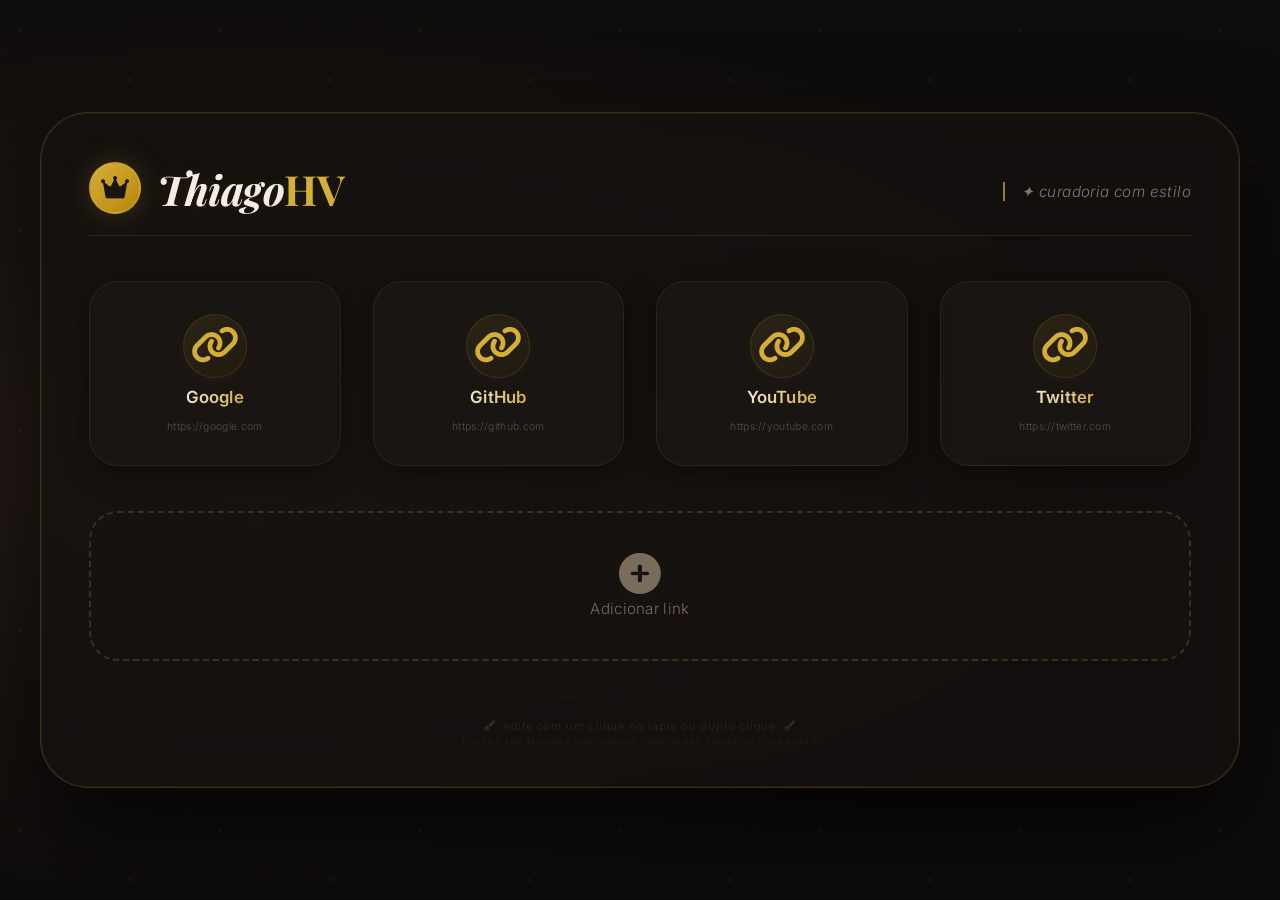
==== commit 9f27fe44: "Add files via upload" ====
--- a/index.html
+++ b/index.html
@@ -6,7 +6,7 @@
     <title>ThiagoHV · Links</title>
     <!-- Google Fonts -->
     <link href="https://fonts.googleapis.com/css2?family=Inter:wght@300;400;500;600;700&family=Playfair+Display:ital,wght@0,700;1,700&display=swap" rel="stylesheet" />
-    <!-- Font Awesome -->
+    <!-- Font Awesome (apenas para fallback) -->
     <link rel="stylesheet" href="https://cdnjs.cloudflare.com/ajax/libs/font-awesome/6.0.0-beta3/css/all.min.css" />
     <style>
         /* Reset e base */
@@ -157,7 +157,6 @@
             overflow: hidden;
         }
 
-        /* Efeito de borda gradiente */
         .card::before {
             content: '';
             position: absolute;
@@ -205,7 +204,29 @@
             color: #d4af37;
         }
 
-        .card a i {
+        /* Ícone do favicon (imagem) */
+        .card a .favicon-img {
+            width: 64px;
+            height: 64px;
+            border-radius: 50%;
+            object-fit: contain;
+            background: rgba(212, 175, 55, 0.05);
+            padding: 6px;
+            border: 1px solid rgba(212, 175, 55, 0.15);
+            box-shadow: 0 4px 20px rgba(212, 175, 55, 0.05);
+            transition: all 0.4s ease;
+            background-color: rgba(255, 255, 255, 0.05);
+        }
+
+        .card a:hover .favicon-img {
+            transform: scale(1.08) rotate(-3deg);
+            box-shadow: 0 8px 40px rgba(212, 175, 55, 0.15);
+            border-color: rgba(212, 175, 55, 0.4);
+            background: rgba(212, 175, 55, 0.1);
+        }
+
+        /* Fallback: ícone Font Awesome (caso não haja favicon) */
+        .card a i.fallback-icon {
             font-size: 2.4rem;
             color: #d4af37;
             background: linear-gradient(135deg, rgba(212, 175, 55, 0.1), rgba(184, 134, 11, 0.05));
@@ -221,7 +242,7 @@
             justify-content: center;
         }
 
-        .card a:hover i {
+        .card a:hover i.fallback-icon {
             background: linear-gradient(135deg, rgba(212, 175, 55, 0.2), rgba(184, 134, 11, 0.1));
             color: #f5d742;
             transform: scale(1.1) rotate(-3deg);
@@ -415,7 +436,12 @@
                 height: 40px;
                 font-size: 1.2rem;
             }
-            .card a i {
+            .card a .favicon-img {
+                width: 50px;
+                height: 50px;
+                padding: 4px;
+            }
+            .card a i.fallback-icon {
                 width: 50px;
                 height: 50px;
                 font-size: 1.8rem;
@@ -448,7 +474,7 @@
         <div class="footer-note">
             <i class="fas fa-pen-fancy"></i> edite com um clique no lápis ou duplo clique <i class="fas fa-pen-fancy"></i>
             <br />
-            <span style="opacity: 0.6; font-size: 0.6rem;">(alterações salvas automaticamente no seu navegador)</span>
+            <span style="opacity: 0.6; font-size: 0.6rem;">(ícones são favicons automáticos · alterações salvas no navegador)</span>
         </div>
     </div>
 
@@ -457,13 +483,27 @@
             const grid = document.getElementById('gridLinks');
             const STORAGE_KEY = 'thiagohv_links';
 
-            // ----- DADOS PADRÃO (usados apenas se não houver nada salvo) -----
+            // ----- DADOS PADRÃO (com favicon automático) -----
             const defaultLinks = [
-                { id: 1, name: 'Google', url: 'https://google.com', icon: 'fa-brands fa-google' },
-                { id: 2, name: 'GitHub', url: 'https://github.com', icon: 'fa-brands fa-github' },
-                { id: 3, name: 'YouTube', url: 'https://youtube.com', icon: 'fa-brands fa-youtube' },
-                { id: 4, name: 'Twitter', url: 'https://twitter.com', icon: 'fa-brands fa-twitter' }
+                { id: 1, name: 'Google', url: 'https://google.com' },
+                { id: 2, name: 'GitHub', url: 'https://github.com' },
+                { id: 3, name: 'YouTube', url: 'https://youtube.com' },
+                { id: 4, name: 'Twitter', url: 'https://twitter.com' }
             ];
+
+            // ----- FUNÇÃO PARA GERAR URL DO FAVICON (usando Google S2) -----
+            function getFaviconUrl(url) {
+                if (!url || url === '#') return null;
+                try {
+                    // Extrai o domínio (ex: google.com)
+                    const domain = new URL(url).hostname;
+                    if (!domain) return null;
+                    // Usa o serviço do Google para obter o favicon em tamanho 64x64
+                    return `https://www.google.com/s2/favicons?domain=${domain}&sz=64`;
+                } catch (e) {
+                    return null;
+                }
+            }
 
             // ----- CARREGAR DADOS DO localStorage -----
             function loadLinks() {
@@ -472,20 +512,28 @@
                     try {
                         const parsed = JSON.parse(stored);
                         if (Array.isArray(parsed) && parsed.length > 0) {
-                            return parsed;
+                            // Garantir que todos tenham a propriedade 'icon' (será gerada no render)
+                            return parsed.map(item => ({
+                                ...item,
+                                icon: getFaviconUrl(item.url) || null
+                            }));
                         }
-                    } catch (e) {
-                        // se der erro, usa o padrão
-                    }
+                    } catch (e) {}
                 }
-                return defaultLinks;
+                // Se não houver dados salvos, criar com favicon
+                return defaultLinks.map(item => ({
+                    ...item,
+                    icon: getFaviconUrl(item.url) || null
+                }));
             }
 
             let links = loadLinks();
 
-            // ----- SALVAR NO localStorage -----
+            // ----- SALVAR NO localStorage (sem a propriedade icon, pois é derivada) -----
             function saveLinks() {
-                localStorage.setItem(STORAGE_KEY, JSON.stringify(links));
+                // Guardamos apenas id, name, url
+                const toStore = links.map(({ id, name, url }) => ({ id, name, url }));
+                localStorage.setItem(STORAGE_KEY, JSON.stringify(toStore));
             }
 
             // ----- RENDERIZAR CARDS -----
@@ -501,9 +549,28 @@
                     link.target = '_blank';
                     link.rel = 'noopener noreferrer';
 
-                    const icon = document.createElement('i');
-                    icon.className = item.icon || 'fas fa-link';
-                    link.appendChild(icon);
+                    // Ícone: se tiver uma URL de favicon válida, usa <img>, senão fallback com Font Awesome
+                    if (item.icon) {
+                        const img = document.createElement('img');
+                        img.className = 'favicon-img';
+                        img.src = item.icon;
+                        img.alt = 'favicon';
+                        // Se a imagem não carregar, esconde e mostra fallback? Melhor: se falhar, o evento error troca para fallback.
+                        img.addEventListener('error', function () {
+                            // Se falhar, substitui por um ícone genérico
+                            this.style.display = 'none';
+                            const fallback = document.createElement('i');
+                            fallback.className = 'fas fa-link fallback-icon';
+                            this.parentNode.insertBefore(fallback, this);
+                            this.remove();
+                        });
+                        link.appendChild(img);
+                    } else {
+                        // Fallback: ícone da Font Awesome
+                        const fallback = document.createElement('i');
+                        fallback.className = 'fas fa-link fallback-icon';
+                        link.appendChild(fallback);
+                    }
 
                     const nameSpan = document.createElement('span');
                     nameSpan.className = 'link-name';
@@ -556,6 +623,9 @@
 
                 item.name = trimmedName;
                 item.url = trimmedUrl;
+                // Atualiza o ícone com base na nova URL
+                item.icon = getFaviconUrl(trimmedUrl);
+
                 saveLinks();
                 renderCards();
             }
@@ -579,33 +649,17 @@
                     trimmedUrl = 'https://' + trimmedUrl;
                 }
 
-                // Gerar novo ID (maior existente + 1)
                 const maxId = links.reduce((max, l) => Math.max(max, l.id), 0);
                 const newId = maxId + 1;
 
-                const icons = [
-                    'fa-brands fa-google', 'fa-brands fa-github', 'fa-brands fa-youtube',
-                    'fa-brands fa-twitter', 'fa-brands fa-linkedin', 'fa-brands fa-instagram',
-                    'fa-brands fa-facebook', 'fa-brands fa-whatsapp', 'fa-brands fa-telegram',
-                    'fa-brands fa-discord', 'fa-brands fa-reddit', 'fa-brands fa-tiktok',
-                    'fa-brands fa-pinterest', 'fa-brands fa-snapchat', 'fa-brands fa-spotify',
-                    'fa-brands fa-apple', 'fa-brands fa-windows', 'fa-brands fa-linux',
-                    'fa-solid fa-link', 'fa-solid fa-globe', 'fa-solid fa-star',
-                    'fa-solid fa-heart', 'fa-solid fa-camera', 'fa-solid fa-music',
-                    'fa-solid fa-film', 'fa-solid fa-book', 'fa-solid fa-graduation-cap',
-                    'fa-solid fa-code', 'fa-solid fa-cloud', 'fa-solid fa-crown',
-                    'fa-solid fa-gem', 'fa-solid fa-fire', 'fa-solid fa-meteor',
-                    'fa-solid fa-feather', 'fa-solid fa-compass'
-                ];
-                const randomIcon = icons[Math.floor(Math.random() * icons.length)];
-
-                links.push({
+                const newLink = {
                     id: newId,
                     name: trimmedName,
                     url: trimmedUrl,
-                    icon: randomIcon
-                });
-
+                    icon: getFaviconUrl(trimmedUrl)
+                };
+
+                links.push(newLink);
                 saveLinks();
                 renderCards();
             }
@@ -623,7 +677,7 @@
                 }
             });
 
-            // Renderizar os cards
+            // Renderizar
             renderCards();
         });
     </script>
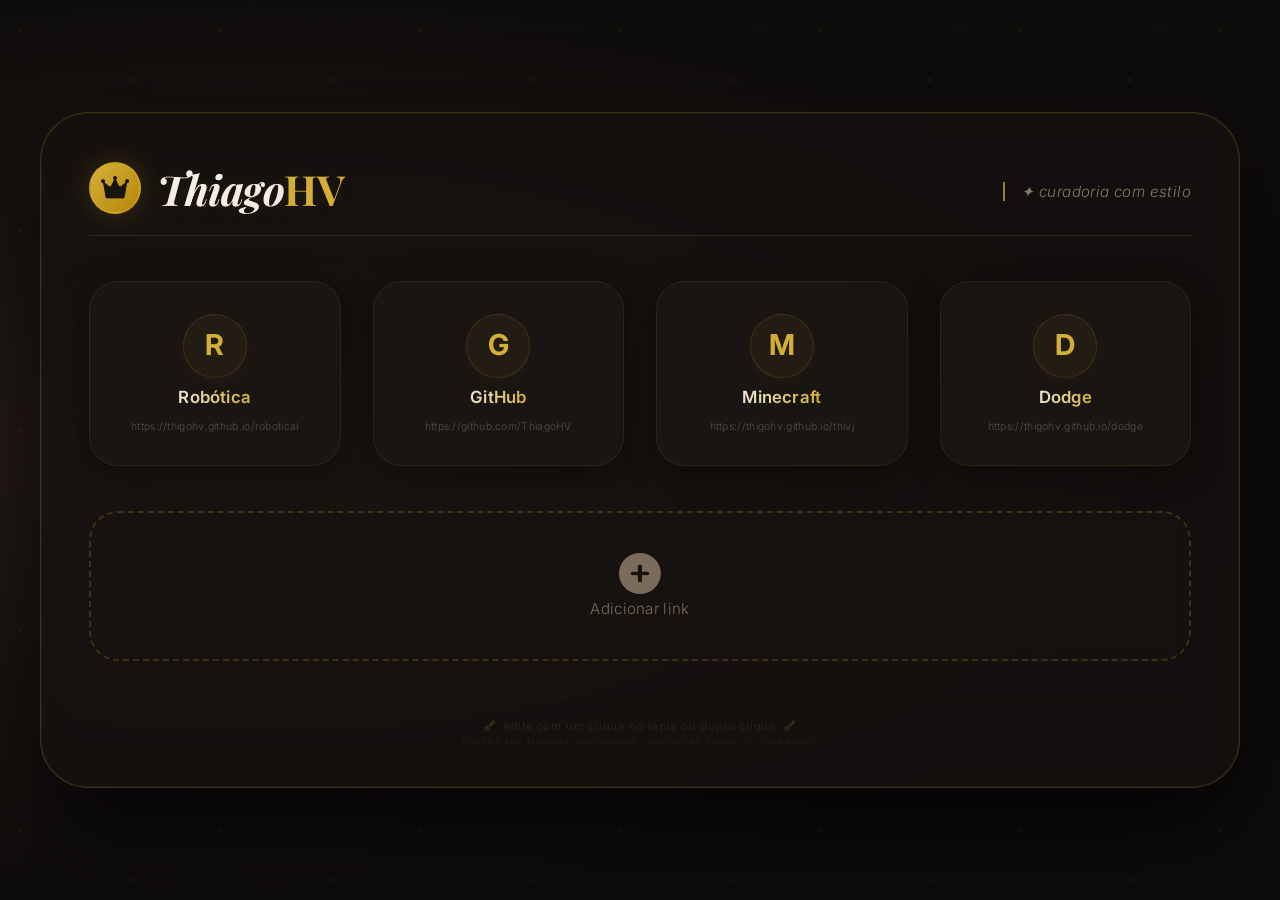
==== commit 5864b6a7: "Add files via upload" ====
--- a/index.html
+++ b/index.html
@@ -4,12 +4,14 @@
     <meta charset="UTF-8" />
     <meta name="viewport" content="width=device-width, initial-scale=1.0" />
     <title>ThiagoHV · Links</title>
+    <!-- Favicon da maçã -->
+    <link rel="icon" type="image/png" href="maça.png" />
     <!-- Google Fonts -->
     <link href="https://fonts.googleapis.com/css2?family=Inter:wght@300;400;500;600;700&family=Playfair+Display:ital,wght@0,700;1,700&display=swap" rel="stylesheet" />
-    <!-- Font Awesome (apenas para fallback) -->
+    <!-- Font Awesome -->
     <link rel="stylesheet" href="https://cdnjs.cloudflare.com/ajax/libs/font-awesome/6.0.0-beta3/css/all.min.css" />
     <style>
-        /* Reset e base */
+        /* ===== RESET E BASE ===== */
         * {
             margin: 0;
             padding: 0;
@@ -73,7 +75,7 @@
                 0 0 80px rgba(212, 175, 55, 0.05);
         }
 
-        /* Cabeçalho */
+        /* ===== CABEÇALHO ===== */
         .header {
             display: flex;
             align-items: baseline;
@@ -130,7 +132,7 @@
             font-style: italic;
         }
 
-        /* Grid */
+        /* ===== GRID DE CARDS ===== */
         .grid {
             display: grid;
             grid-template-columns: repeat(auto-fill, minmax(200px, 1fr));
@@ -204,50 +206,55 @@
             color: #d4af37;
         }
 
-        /* Ícone do favicon (imagem) */
-        .card a .favicon-img {
+        /* Container do ícone (favicon ou fallback) */
+        .icon-wrapper {
             width: 64px;
             height: 64px;
+            display: flex;
+            align-items: center;
+            justify-content: center;
             border-radius: 50%;
-            object-fit: contain;
             background: rgba(212, 175, 55, 0.05);
-            padding: 6px;
             border: 1px solid rgba(212, 175, 55, 0.15);
             box-shadow: 0 4px 20px rgba(212, 175, 55, 0.05);
             transition: all 0.4s ease;
-            background-color: rgba(255, 255, 255, 0.05);
-        }
-
-        .card a:hover .favicon-img {
+            overflow: hidden;
+            flex-shrink: 0;
+        }
+
+        .card a:hover .icon-wrapper {
             transform: scale(1.08) rotate(-3deg);
             box-shadow: 0 8px 40px rgba(212, 175, 55, 0.15);
             border-color: rgba(212, 175, 55, 0.4);
             background: rgba(212, 175, 55, 0.1);
         }
 
-        /* Fallback: ícone Font Awesome (caso não haja favicon) */
-        .card a i.fallback-icon {
-            font-size: 2.4rem;
+        .icon-wrapper img {
+            width: 100%;
+            height: 100%;
+            object-fit: contain;
+            padding: 6px;
+            background: transparent;
+        }
+
+        .icon-wrapper .fallback-icon {
+            font-size: 2rem;
             color: #d4af37;
-            background: linear-gradient(135deg, rgba(212, 175, 55, 0.1), rgba(184, 134, 11, 0.05));
-            padding: 1rem;
-            border-radius: 50%;
-            border: 1px solid rgba(212, 175, 55, 0.15);
-            box-shadow: 0 4px 20px rgba(212, 175, 55, 0.05);
-            transition: all 0.4s ease;
-            width: 64px;
-            height: 64px;
+            background: transparent;
+            width: auto;
+            height: auto;
             display: flex;
             align-items: center;
             justify-content: center;
         }
 
-        .card a:hover i.fallback-icon {
-            background: linear-gradient(135deg, rgba(212, 175, 55, 0.2), rgba(184, 134, 11, 0.1));
-            color: #f5d742;
-            transform: scale(1.1) rotate(-3deg);
-            box-shadow: 0 8px 40px rgba(212, 175, 55, 0.15);
-            border-color: rgba(212, 175, 55, 0.4);
+        .icon-wrapper .fallback-text {
+            font-size: 1.8rem;
+            font-weight: 700;
+            color: #d4af37;
+            font-family: 'Inter', sans-serif;
+            line-height: 1;
+            text-transform: uppercase;
         }
 
         .card .link-text {
@@ -313,7 +320,7 @@
             border-color: #d4af37;
         }
 
-        /* Botão adicionar */
+        /* ===== BOTÃO ADICIONAR ===== */
         .add-btn {
             grid-column: span 1;
             background: rgba(30, 26, 22, 0.3);
@@ -379,7 +386,7 @@
             font-weight: 300;
         }
 
-        /* Rodapé */
+        /* ===== RODAPÉ ===== */
         .footer-note {
             margin-top: 2.2rem;
             text-align: center;
@@ -398,7 +405,7 @@
             margin: 0 4px;
         }
 
-        /* Responsividade */
+        /* ===== RESPONSIVIDADE ===== */
         @media (max-width: 640px) {
             .container {
                 padding: 1.8rem 1.2rem;
@@ -436,16 +443,15 @@
                 height: 40px;
                 font-size: 1.2rem;
             }
-            .card a .favicon-img {
+            .icon-wrapper {
                 width: 50px;
                 height: 50px;
-                padding: 4px;
-            }
-            .card a i.fallback-icon {
-                width: 50px;
-                height: 50px;
-                font-size: 1.8rem;
-                padding: 0.6rem;
+            }
+            .icon-wrapper .fallback-icon {
+                font-size: 1.5rem;
+            }
+            .icon-wrapper .fallback-text {
+                font-size: 1.4rem;
             }
         }
     </style>
@@ -483,26 +489,69 @@
             const grid = document.getElementById('gridLinks');
             const STORAGE_KEY = 'thiagohv_links';
 
-            // ----- DADOS PADRÃO (com favicon automático) -----
+            // ----- DADOS PADRÃO (substitua pelos seus) -----
             const defaultLinks = [
-                { id: 1, name: 'Google', url: 'https://google.com' },
-                { id: 2, name: 'GitHub', url: 'https://github.com' },
-                { id: 3, name: 'YouTube', url: 'https://youtube.com' },
-                { id: 4, name: 'Twitter', url: 'https://twitter.com' }
+                { id: 1, name: 'Robótica', url: 'https://thigohv.github.io/roboticai' },
+                { id: 2, name: 'GitHub', url: 'https://github.com/ThiagoHV' },
+                { id: 3, name: 'Minecraft', url: 'https://thigohv.github.io/thivj' },
+                { id: 4, name: 'Dodge', url: 'https://thigohv.github.io/dodge' }
             ];
 
-            // ----- FUNÇÃO PARA GERAR URL DO FAVICON (usando Google S2) -----
-            function getFaviconUrl(url) {
-                if (!url || url === '#') return null;
-                try {
-                    // Extrai o domínio (ex: google.com)
-                    const domain = new URL(url).hostname;
-                    if (!domain) return null;
-                    // Usa o serviço do Google para obter o favicon em tamanho 64x64
-                    return `https://www.google.com/s2/favicons?domain=${domain}&sz=64`;
-                } catch (e) {
-                    return null;
-                }
+            // ----- FUNÇÃO PARA GERAR URL DE FAVICON (múltiplas fontes) -----
+            function getFaviconSources(domain) {
+                // Retorna um array de URLs para tentar, em ordem de preferência
+                return [
+                    `https://www.google.com/s2/favicons?domain=${domain}&sz=64`,
+                    `https://icons.duckduckgo.com/ip3/${domain}.ico`,
+                    `https://favicon.yandex.net/favicon/${domain}`
+                ];
+            }
+
+            // ----- TESTAR SE UMA IMAGEM É VÁLIDA (não é placeholder) -----
+            function isValidFavicon(img) {
+                // Se a imagem tem tamanho 0 ou é muito pequena, é provavelmente placeholder
+                // Também podemos verificar se a URL contém 'google' ou 'duckduckgo' (placeholder)
+                const url = img.src;
+                if (url.includes('google.com/s2/favicons') && img.naturalWidth <= 16) return false;
+                if (url.includes('duckduckgo.com') && img.naturalWidth <= 16) return false;
+                if (url.includes('yandex.net') && img.naturalWidth <= 16) return false;
+                return true;
+            }
+
+            // ----- CARREGAR FAVICON COM TENTATIVA MÚLTIPLA -----
+            function loadFavicon(domain) {
+                return new Promise((resolve) => {
+                    const sources = getFaviconSources(domain);
+                    let currentIndex = 0;
+
+                    function tryNext() {
+                        if (currentIndex >= sources.length) {
+                            // Nenhuma fonte funcionou → fallback
+                            resolve(null);
+                            return;
+                        }
+                        const url = sources[currentIndex];
+                        const img = new Image();
+                        img.crossOrigin = 'anonymous';
+                        img.onload = function () {
+                            // Verifica se a imagem é válida (não placeholder)
+                            if (isValidFavicon(img)) {
+                                resolve(url);
+                            } else {
+                                // Tenta a próxima fonte
+                                currentIndex++;
+                                tryNext();
+                            }
+                        };
+                        img.onerror = function () {
+                            currentIndex++;
+                            tryNext();
+                        };
+                        img.src = url;
+                    }
+
+                    tryNext();
+                });
             }
 
             // ----- CARREGAR DADOS DO localStorage -----
@@ -512,34 +561,28 @@
                     try {
                         const parsed = JSON.parse(stored);
                         if (Array.isArray(parsed) && parsed.length > 0) {
-                            // Garantir que todos tenham a propriedade 'icon' (será gerada no render)
-                            return parsed.map(item => ({
-                                ...item,
-                                icon: getFaviconUrl(item.url) || null
-                            }));
+                            // Adiciona campo 'icon' vazio (será preenchido depois)
+                            return parsed.map(item => ({ ...item, icon: null }));
                         }
                     } catch (e) {}
                 }
-                // Se não houver dados salvos, criar com favicon
-                return defaultLinks.map(item => ({
-                    ...item,
-                    icon: getFaviconUrl(item.url) || null
-                }));
+                // Se não houver dados, usa os padrão
+                return defaultLinks.map(item => ({ ...item, icon: null }));
             }
 
             let links = loadLinks();
 
-            // ----- SALVAR NO localStorage (sem a propriedade icon, pois é derivada) -----
+            // ----- SALVAR NO localStorage (sem o campo 'icon') -----
             function saveLinks() {
-                // Guardamos apenas id, name, url
                 const toStore = links.map(({ id, name, url }) => ({ id, name, url }));
                 localStorage.setItem(STORAGE_KEY, JSON.stringify(toStore));
             }
 
-            // ----- RENDERIZAR CARDS -----
-            function renderCards() {
+            // ----- RENDERIZAR CARDS (com ícone assíncrono) -----
+            async function renderCards() {
                 grid.innerHTML = '';
-                links.forEach(item => {
+
+                for (const item of links) {
                     const card = document.createElement('div');
                     card.className = 'card';
                     card.dataset.id = item.id;
@@ -549,28 +592,41 @@
                     link.target = '_blank';
                     link.rel = 'noopener noreferrer';
 
-                    // Ícone: se tiver uma URL de favicon válida, usa <img>, senão fallback com Font Awesome
-                    if (item.icon) {
+                    // Container do ícone
+                    const iconWrapper = document.createElement('div');
+                    iconWrapper.className = 'icon-wrapper';
+
+                    // Tentar carregar o favicon
+                    let iconUrl = null;
+                    if (item.url && item.url !== '#') {
+                        try {
+                            const domain = new URL(item.url).hostname;
+                            if (domain) {
+                                iconUrl = await loadFavicon(domain);
+                            }
+                        } catch (e) {
+                            // Ignora
+                        }
+                    }
+
+                    if (iconUrl) {
+                        // Ícone encontrado → usar <img>
                         const img = document.createElement('img');
-                        img.className = 'favicon-img';
-                        img.src = item.icon;
+                        img.src = iconUrl;
                         img.alt = 'favicon';
-                        // Se a imagem não carregar, esconde e mostra fallback? Melhor: se falhar, o evento error troca para fallback.
-                        img.addEventListener('error', function () {
-                            // Se falhar, substitui por um ícone genérico
-                            this.style.display = 'none';
-                            const fallback = document.createElement('i');
-                            fallback.className = 'fas fa-link fallback-icon';
-                            this.parentNode.insertBefore(fallback, this);
+                        img.crossOrigin = 'anonymous';
+                        img.onerror = function () {
+                            // Se falhar, substitui por fallback
                             this.remove();
-                        });
-                        link.appendChild(img);
+                            addFallback(iconWrapper, item.name);
+                        };
+                        iconWrapper.appendChild(img);
                     } else {
-                        // Fallback: ícone da Font Awesome
-                        const fallback = document.createElement('i');
-                        fallback.className = 'fas fa-link fallback-icon';
-                        link.appendChild(fallback);
+                        // Fallback: inicial do nome ou ícone genérico
+                        addFallback(iconWrapper, item.name);
                     }
+
+                    link.appendChild(iconWrapper);
 
                     const nameSpan = document.createElement('span');
                     nameSpan.className = 'link-name';
@@ -596,11 +652,26 @@
                     card.appendChild(editIcon);
 
                     grid.appendChild(card);
-                });
+                }
+            }
+
+            // ----- FUNÇÃO AUXILIAR: adicionar fallback no wrapper -----
+            function addFallback(wrapper, name) {
+                // Se nome tiver pelo menos 1 caractere, usa a primeira letra
+                if (name && name.length > 0) {
+                    const span = document.createElement('span');
+                    span.className = 'fallback-text';
+                    span.textContent = name.charAt(0).toUpperCase();
+                    wrapper.appendChild(span);
+                } else {
+                    const icon = document.createElement('i');
+                    icon.className = 'fas fa-link fallback-icon';
+                    wrapper.appendChild(icon);
+                }
             }
 
             // ----- EDITAR LINK -----
-            function editLink(id) {
+            async function editLink(id) {
                 const item = links.find(l => l.id === id);
                 if (!item) return;
 
@@ -623,15 +694,13 @@
 
                 item.name = trimmedName;
                 item.url = trimmedUrl;
-                // Atualiza o ícone com base na nova URL
-                item.icon = getFaviconUrl(trimmedUrl);
-
+                // O ícone será recarregado no render
                 saveLinks();
-                renderCards();
+                await renderCards();
             }
 
             // ----- ADICIONAR LINK -----
-            function addLink() {
+            async function addLink() {
                 const name = prompt('Nome do novo link:');
                 if (name === null) return;
                 const trimmedName = name.trim();
@@ -652,16 +721,15 @@
                 const maxId = links.reduce((max, l) => Math.max(max, l.id), 0);
                 const newId = maxId + 1;
 
-                const newLink = {
+                links.push({
                     id: newId,
                     name: trimmedName,
                     url: trimmedUrl,
-                    icon: getFaviconUrl(trimmedUrl)
-                };
-
-                links.push(newLink);
+                    icon: null
+                });
+
                 saveLinks();
-                renderCards();
+                await renderCards();
             }
 
             // ----- EVENTOS -----
@@ -677,7 +745,7 @@
                 }
             });
 
-            // Renderizar
+            // Renderizar inicial
             renderCards();
         });
     </script>
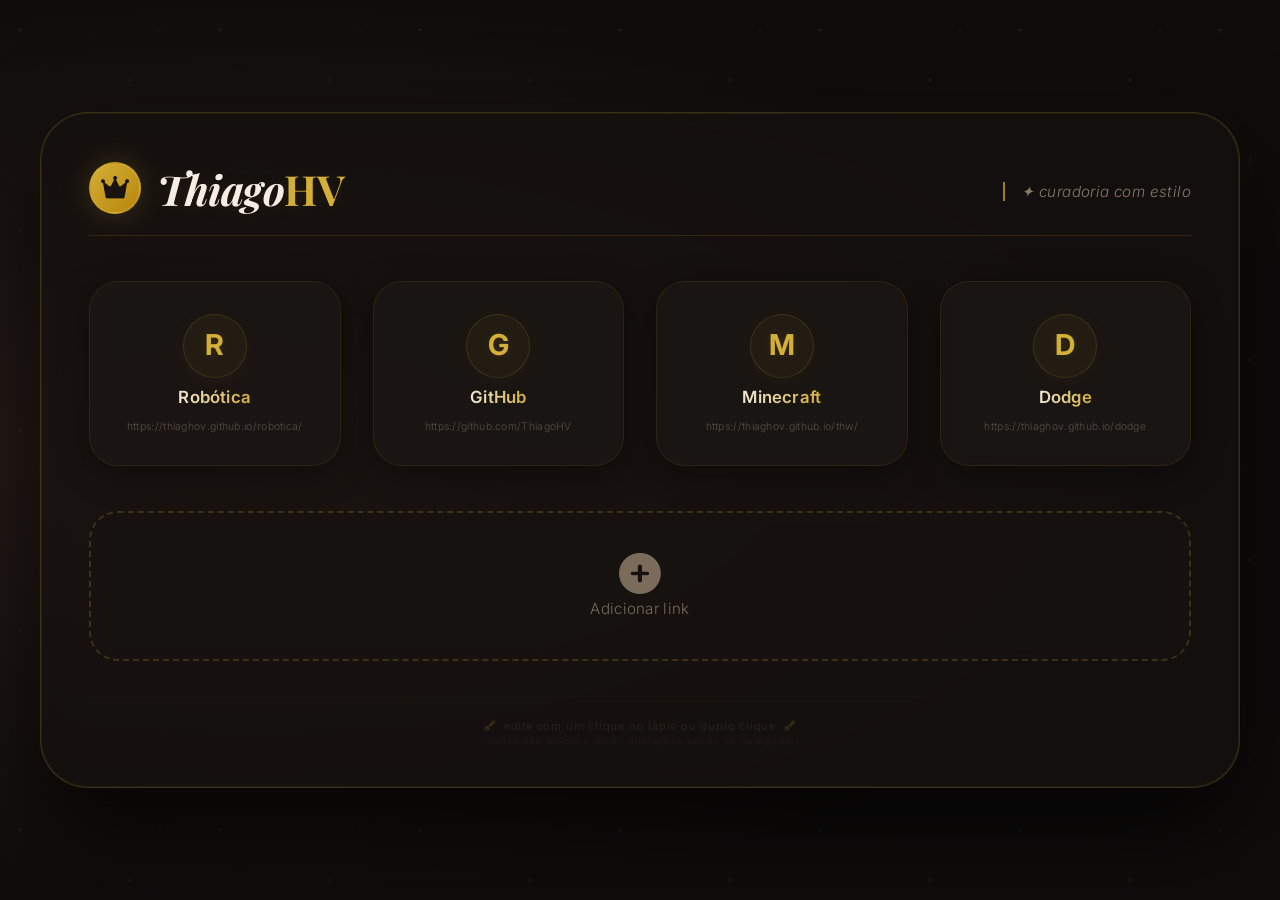
==== commit 5ccbe7c5: "Add files via upload" ====
--- a/index.html
+++ b/index.html
@@ -4,7 +4,7 @@
     <meta charset="UTF-8" />
     <meta name="viewport" content="width=device-width, initial-scale=1.0" />
     <title>ThiagoHV · Links</title>
-    <!-- Favicon da maçã -->
+    <!-- Favicon da maçã (aba do navegador) -->
     <link rel="icon" type="image/png" href="maça.png" />
     <!-- Google Fonts -->
     <link href="https://fonts.googleapis.com/css2?family=Inter:wght@300;400;500;600;700&family=Playfair+Display:ital,wght@0,700;1,700&display=swap" rel="stylesheet" />
@@ -206,7 +206,7 @@
             color: #d4af37;
         }
 
-        /* Container do ícone (favicon ou fallback) */
+        /* Container do ícone */
         .icon-wrapper {
             width: 64px;
             height: 64px;
@@ -220,6 +220,7 @@
             transition: all 0.4s ease;
             overflow: hidden;
             flex-shrink: 0;
+            position: relative;
         }
 
         .card a:hover .icon-wrapper {
@@ -235,17 +236,6 @@
             object-fit: contain;
             padding: 6px;
             background: transparent;
-        }
-
-        .icon-wrapper .fallback-icon {
-            font-size: 2rem;
-            color: #d4af37;
-            background: transparent;
-            width: auto;
-            height: auto;
-            display: flex;
-            align-items: center;
-            justify-content: center;
         }
 
         .icon-wrapper .fallback-text {
@@ -255,6 +245,13 @@
             font-family: 'Inter', sans-serif;
             line-height: 1;
             text-transform: uppercase;
+            background: transparent;
+            text-shadow: 0 0 10px rgba(212, 175, 55, 0.1);
+        }
+
+        .icon-wrapper .fallback-icon {
+            font-size: 2rem;
+            color: #d4af37;
         }
 
         .card .link-text {
@@ -447,11 +444,11 @@
                 width: 50px;
                 height: 50px;
             }
+            .icon-wrapper .fallback-text {
+                font-size: 1.4rem;
+            }
             .icon-wrapper .fallback-icon {
                 font-size: 1.5rem;
-            }
-            .icon-wrapper .fallback-text {
-                font-size: 1.4rem;
             }
         }
     </style>
@@ -480,7 +477,7 @@
         <div class="footer-note">
             <i class="fas fa-pen-fancy"></i> edite com um clique no lápis ou duplo clique <i class="fas fa-pen-fancy"></i>
             <br />
-            <span style="opacity: 0.6; font-size: 0.6rem;">(ícones são favicons automáticos · alterações salvas no navegador)</span>
+            <span style="opacity: 0.6; font-size: 0.6rem;">(ícones são favicons reais · alterações salvas no navegador)</span>
         </div>
     </div>
 
@@ -491,60 +488,68 @@
 
             // ----- DADOS PADRÃO (substitua pelos seus) -----
             const defaultLinks = [
-                { id: 1, name: 'Robótica', url: 'https://thigohv.github.io/roboticai' },
+                { id: 1, name: 'Robótica', url: 'https://thiaghov.github.io/robotica/' },
                 { id: 2, name: 'GitHub', url: 'https://github.com/ThiagoHV' },
-                { id: 3, name: 'Minecraft', url: 'https://thigohv.github.io/thivj' },
-                { id: 4, name: 'Dodge', url: 'https://thigohv.github.io/dodge' }
+                { id: 3, name: 'Minecraft', url: 'https://thiaghov.github.io/thw/' },
+                { id: 4, name: 'Dodge', url: 'https://thiaghov.github.io/dodge' }
             ];
 
-            // ----- FUNÇÃO PARA GERAR URL DE FAVICON (múltiplas fontes) -----
-            function getFaviconSources(domain) {
-                // Retorna um array de URLs para tentar, em ordem de preferência
-                return [
-                    `https://www.google.com/s2/favicons?domain=${domain}&sz=64`,
-                    `https://icons.duckduckgo.com/ip3/${domain}.ico`,
-                    `https://favicon.yandex.net/favicon/${domain}`
-                ];
-            }
-
-            // ----- TESTAR SE UMA IMAGEM É VÁLIDA (não é placeholder) -----
-            function isValidFavicon(img) {
-                // Se a imagem tem tamanho 0 ou é muito pequena, é provavelmente placeholder
-                // Também podemos verificar se a URL contém 'google' ou 'duckduckgo' (placeholder)
-                const url = img.src;
-                if (url.includes('google.com/s2/favicons') && img.naturalWidth <= 16) return false;
-                if (url.includes('duckduckgo.com') && img.naturalWidth <= 16) return false;
-                if (url.includes('yandex.net') && img.naturalWidth <= 16) return false;
-                return true;
-            }
-
-            // ----- CARREGAR FAVICON COM TENTATIVA MÚLTIPLA -----
+            // ----- FUNÇÃO PARA GERAR LISTA DE CANDIDATOS A FAVICON -----
+            function getFaviconCandidates(domain) {
+                const candidates = [];
+                // 1. Google S2 (melhor para sites populares)
+                candidates.push(`https://www.google.com/s2/favicons?domain=${domain}&sz=64`);
+                // 2. DuckDuckGo
+                candidates.push(`https://icons.duckduckgo.com/ip3/${domain}.ico`);
+                // 3. Yandex
+                candidates.push(`https://favicon.yandex.net/favicon/${domain}`);
+                // 4. Favicon.ico direto (com e sem www)
+                candidates.push(`https://${domain}/favicon.ico`);
+                if (domain.startsWith('www.')) {
+                    const withoutWww = domain.slice(4);
+                    candidates.push(`https://${withoutWww}/favicon.ico`);
+                } else {
+                    candidates.push(`https://www.${domain}/favicon.ico`);
+                }
+                return candidates;
+            }
+
+            // ----- FUNÇÃO PARA TESTAR SE A IMAGEM É UM PLACEHOLDER GENÉRICO -----
+            function isPlaceholder(img) {
+                // Se a área for muito pequena, provavelmente é placeholder
+                const area = img.naturalWidth * img.naturalHeight;
+                if (area < 100) return true; // menos de 10x10
+
+                // Verificar cores médias? Para simplificar, rejeitamos imagens que são muito quadradas (proporção 1:1) e pequenas.
+                // Mas vamos apenas confiar no tamanho.
+                return false;
+            }
+
+            // ----- CARREGAR FAVICON COM TENTATIVA MÚLTIPLA (PROMISE) -----
             function loadFavicon(domain) {
                 return new Promise((resolve) => {
-                    const sources = getFaviconSources(domain);
-                    let currentIndex = 0;
+                    const candidates = getFaviconCandidates(domain);
+                    let index = 0;
 
                     function tryNext() {
-                        if (currentIndex >= sources.length) {
-                            // Nenhuma fonte funcionou → fallback
+                        if (index >= candidates.length) {
                             resolve(null);
                             return;
                         }
-                        const url = sources[currentIndex];
+                        const url = candidates[index];
                         const img = new Image();
                         img.crossOrigin = 'anonymous';
                         img.onload = function () {
-                            // Verifica se a imagem é válida (não placeholder)
-                            if (isValidFavicon(img)) {
+                            // Verifica se é um ícone válido
+                            if (!isPlaceholder(img)) {
                                 resolve(url);
                             } else {
-                                // Tenta a próxima fonte
-                                currentIndex++;
+                                index++;
                                 tryNext();
                             }
                         };
                         img.onerror = function () {
-                            currentIndex++;
+                            index++;
                             tryNext();
                         };
                         img.src = url;
@@ -554,31 +559,29 @@
                 });
             }
 
-            // ----- CARREGAR DADOS DO localStorage -----
+            // ----- CARREGAR DADOS -----
             function loadLinks() {
                 const stored = localStorage.getItem(STORAGE_KEY);
                 if (stored) {
                     try {
                         const parsed = JSON.parse(stored);
                         if (Array.isArray(parsed) && parsed.length > 0) {
-                            // Adiciona campo 'icon' vazio (será preenchido depois)
                             return parsed.map(item => ({ ...item, icon: null }));
                         }
                     } catch (e) {}
                 }
-                // Se não houver dados, usa os padrão
                 return defaultLinks.map(item => ({ ...item, icon: null }));
             }
 
             let links = loadLinks();
 
-            // ----- SALVAR NO localStorage (sem o campo 'icon') -----
+            // ----- SALVAR (sem o campo 'icon') -----
             function saveLinks() {
                 const toStore = links.map(({ id, name, url }) => ({ id, name, url }));
                 localStorage.setItem(STORAGE_KEY, JSON.stringify(toStore));
             }
 
-            // ----- RENDERIZAR CARDS (com ícone assíncrono) -----
+            // ----- RENDERIZAR CARDS (COM CARREGAMENTO ASSÍNCRONO) -----
             async function renderCards() {
                 grid.innerHTML = '';
 
@@ -605,24 +608,22 @@
                                 iconUrl = await loadFavicon(domain);
                             }
                         } catch (e) {
-                            // Ignora
+                            // ignora
                         }
                     }
 
                     if (iconUrl) {
-                        // Ícone encontrado → usar <img>
                         const img = document.createElement('img');
                         img.src = iconUrl;
                         img.alt = 'favicon';
                         img.crossOrigin = 'anonymous';
                         img.onerror = function () {
-                            // Se falhar, substitui por fallback
+                            // Se falhar, usa fallback
                             this.remove();
                             addFallback(iconWrapper, item.name);
                         };
                         iconWrapper.appendChild(img);
                     } else {
-                        // Fallback: inicial do nome ou ícone genérico
                         addFallback(iconWrapper, item.name);
                     }
 
@@ -655,9 +656,8 @@
                 }
             }
 
-            // ----- FUNÇÃO AUXILIAR: adicionar fallback no wrapper -----
+            // ----- FUNÇÃO AUXILIAR PARA FALLBACK (letra ou ícone) -----
             function addFallback(wrapper, name) {
-                // Se nome tiver pelo menos 1 caractere, usa a primeira letra
                 if (name && name.length > 0) {
                     const span = document.createElement('span');
                     span.className = 'fallback-text';
@@ -745,7 +745,7 @@
                 }
             });
 
-            // Renderizar inicial
+            // Renderizar
             renderCards();
         });
     </script>
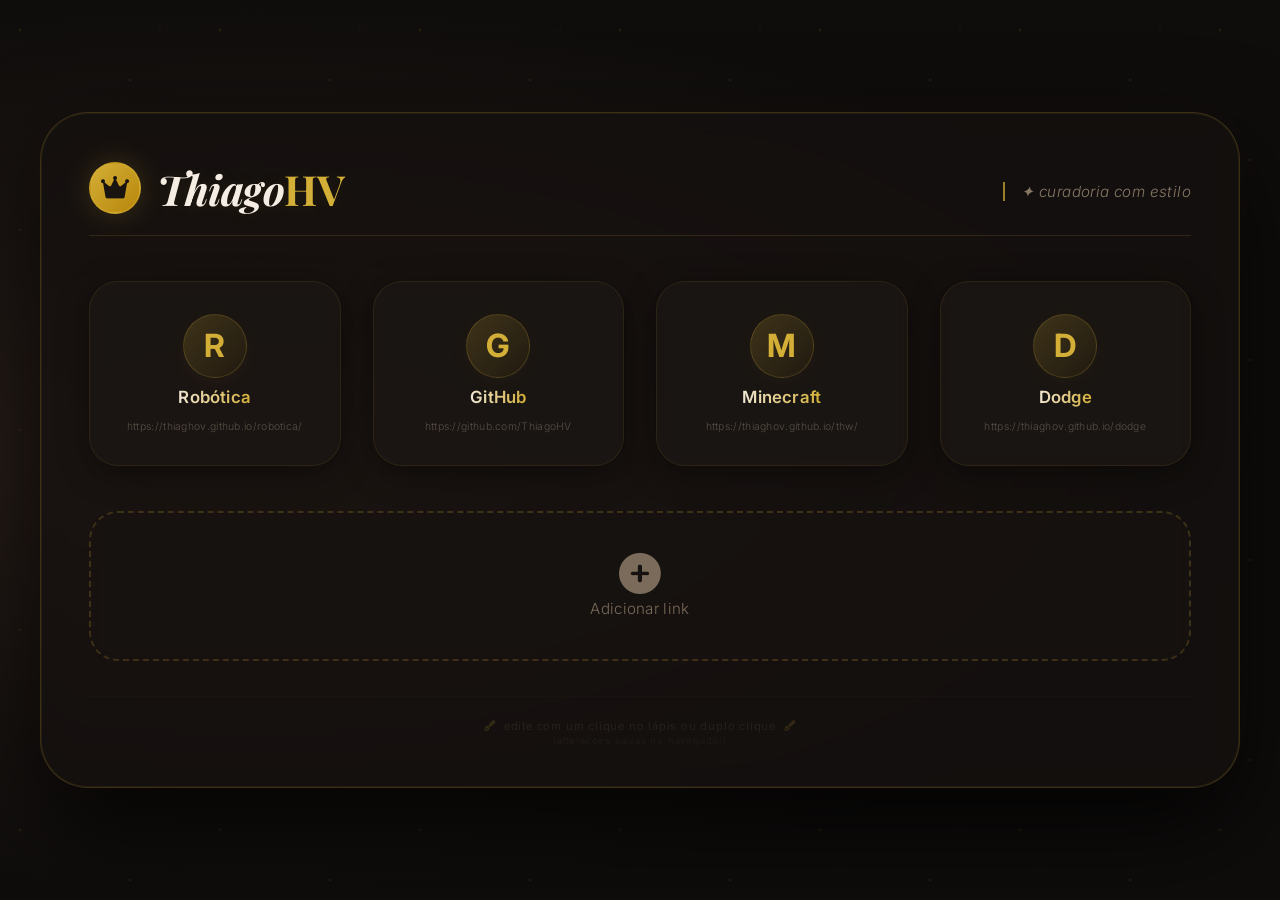
==== commit 4998bce0: "Add files via upload" ====
--- a/index.html
+++ b/index.html
@@ -4,11 +4,11 @@
     <meta charset="UTF-8" />
     <meta name="viewport" content="width=device-width, initial-scale=1.0" />
     <title>ThiagoHV · Links</title>
-    <!-- Favicon da maçã (aba do navegador) -->
+    <!-- Favicon da maçã -->
     <link rel="icon" type="image/png" href="maça.png" />
     <!-- Google Fonts -->
     <link href="https://fonts.googleapis.com/css2?family=Inter:wght@300;400;500;600;700&family=Playfair+Display:ital,wght@0,700;1,700&display=swap" rel="stylesheet" />
-    <!-- Font Awesome -->
+    <!-- Font Awesome (apenas para ícones auxiliares) -->
     <link rel="stylesheet" href="https://cdnjs.cloudflare.com/ajax/libs/font-awesome/6.0.0-beta3/css/all.min.css" />
     <style>
         /* ===== RESET E BASE ===== */
@@ -206,52 +206,32 @@
             color: #d4af37;
         }
 
-        /* Container do ícone */
-        .icon-wrapper {
+        /* Ícone: círculo com a inicial */
+        .icon-initial {
             width: 64px;
             height: 64px;
+            border-radius: 50%;
+            background: linear-gradient(135deg, rgba(212, 175, 55, 0.2), rgba(184, 134, 11, 0.05));
+            border: 1px solid rgba(212, 175, 55, 0.2);
+            box-shadow: 0 4px 20px rgba(212, 175, 55, 0.05);
             display: flex;
             align-items: center;
             justify-content: center;
-            border-radius: 50%;
-            background: rgba(212, 175, 55, 0.05);
-            border: 1px solid rgba(212, 175, 55, 0.15);
-            box-shadow: 0 4px 20px rgba(212, 175, 55, 0.05);
+            font-size: 2rem;
+            font-weight: 700;
+            color: #d4af37;
+            font-family: 'Inter', sans-serif;
+            text-transform: uppercase;
             transition: all 0.4s ease;
-            overflow: hidden;
             flex-shrink: 0;
-            position: relative;
-        }
-
-        .card a:hover .icon-wrapper {
+        }
+
+        .card a:hover .icon-initial {
             transform: scale(1.08) rotate(-3deg);
             box-shadow: 0 8px 40px rgba(212, 175, 55, 0.15);
             border-color: rgba(212, 175, 55, 0.4);
-            background: rgba(212, 175, 55, 0.1);
-        }
-
-        .icon-wrapper img {
-            width: 100%;
-            height: 100%;
-            object-fit: contain;
-            padding: 6px;
-            background: transparent;
-        }
-
-        .icon-wrapper .fallback-text {
-            font-size: 1.8rem;
-            font-weight: 700;
-            color: #d4af37;
-            font-family: 'Inter', sans-serif;
-            line-height: 1;
-            text-transform: uppercase;
-            background: transparent;
-            text-shadow: 0 0 10px rgba(212, 175, 55, 0.1);
-        }
-
-        .icon-wrapper .fallback-icon {
-            font-size: 2rem;
-            color: #d4af37;
+            background: rgba(212, 175, 55, 0.15);
+            color: #f5d742;
         }
 
         .card .link-text {
@@ -440,15 +420,10 @@
                 height: 40px;
                 font-size: 1.2rem;
             }
-            .icon-wrapper {
+            .icon-initial {
                 width: 50px;
                 height: 50px;
-            }
-            .icon-wrapper .fallback-text {
-                font-size: 1.4rem;
-            }
-            .icon-wrapper .fallback-icon {
-                font-size: 1.5rem;
+                font-size: 1.6rem;
             }
         }
     </style>
@@ -477,7 +452,7 @@
         <div class="footer-note">
             <i class="fas fa-pen-fancy"></i> edite com um clique no lápis ou duplo clique <i class="fas fa-pen-fancy"></i>
             <br />
-            <span style="opacity: 0.6; font-size: 0.6rem;">(ícones são favicons reais · alterações salvas no navegador)</span>
+            <span style="opacity: 0.6; font-size: 0.6rem;">(alterações salvas no navegador)</span>
         </div>
     </div>
 
@@ -494,98 +469,31 @@
                 { id: 4, name: 'Dodge', url: 'https://thiaghov.github.io/dodge' }
             ];
 
-            // ----- FUNÇÃO PARA GERAR LISTA DE CANDIDATOS A FAVICON -----
-            function getFaviconCandidates(domain) {
-                const candidates = [];
-                // 1. Google S2 (melhor para sites populares)
-                candidates.push(`https://www.google.com/s2/favicons?domain=${domain}&sz=64`);
-                // 2. DuckDuckGo
-                candidates.push(`https://icons.duckduckgo.com/ip3/${domain}.ico`);
-                // 3. Yandex
-                candidates.push(`https://favicon.yandex.net/favicon/${domain}`);
-                // 4. Favicon.ico direto (com e sem www)
-                candidates.push(`https://${domain}/favicon.ico`);
-                if (domain.startsWith('www.')) {
-                    const withoutWww = domain.slice(4);
-                    candidates.push(`https://${withoutWww}/favicon.ico`);
-                } else {
-                    candidates.push(`https://www.${domain}/favicon.ico`);
-                }
-                return candidates;
-            }
-
-            // ----- FUNÇÃO PARA TESTAR SE A IMAGEM É UM PLACEHOLDER GENÉRICO -----
-            function isPlaceholder(img) {
-                // Se a área for muito pequena, provavelmente é placeholder
-                const area = img.naturalWidth * img.naturalHeight;
-                if (area < 100) return true; // menos de 10x10
-
-                // Verificar cores médias? Para simplificar, rejeitamos imagens que são muito quadradas (proporção 1:1) e pequenas.
-                // Mas vamos apenas confiar no tamanho.
-                return false;
-            }
-
-            // ----- CARREGAR FAVICON COM TENTATIVA MÚLTIPLA (PROMISE) -----
-            function loadFavicon(domain) {
-                return new Promise((resolve) => {
-                    const candidates = getFaviconCandidates(domain);
-                    let index = 0;
-
-                    function tryNext() {
-                        if (index >= candidates.length) {
-                            resolve(null);
-                            return;
-                        }
-                        const url = candidates[index];
-                        const img = new Image();
-                        img.crossOrigin = 'anonymous';
-                        img.onload = function () {
-                            // Verifica se é um ícone válido
-                            if (!isPlaceholder(img)) {
-                                resolve(url);
-                            } else {
-                                index++;
-                                tryNext();
-                            }
-                        };
-                        img.onerror = function () {
-                            index++;
-                            tryNext();
-                        };
-                        img.src = url;
-                    }
-
-                    tryNext();
-                });
-            }
-
-            // ----- CARREGAR DADOS -----
+            // ----- CARREGAR DADOS DO localStorage -----
             function loadLinks() {
                 const stored = localStorage.getItem(STORAGE_KEY);
                 if (stored) {
                     try {
                         const parsed = JSON.parse(stored);
                         if (Array.isArray(parsed) && parsed.length > 0) {
-                            return parsed.map(item => ({ ...item, icon: null }));
+                            return parsed;
                         }
                     } catch (e) {}
                 }
-                return defaultLinks.map(item => ({ ...item, icon: null }));
+                return defaultLinks;
             }
 
             let links = loadLinks();
 
-            // ----- SALVAR (sem o campo 'icon') -----
+            // ----- SALVAR NO localStorage -----
             function saveLinks() {
-                const toStore = links.map(({ id, name, url }) => ({ id, name, url }));
-                localStorage.setItem(STORAGE_KEY, JSON.stringify(toStore));
-            }
-
-            // ----- RENDERIZAR CARDS (COM CARREGAMENTO ASSÍNCRONO) -----
-            async function renderCards() {
+                localStorage.setItem(STORAGE_KEY, JSON.stringify(links));
+            }
+
+            // ----- RENDERIZAR CARDS (com inicial do nome) -----
+            function renderCards() {
                 grid.innerHTML = '';
-
-                for (const item of links) {
+                links.forEach(item => {
                     const card = document.createElement('div');
                     card.className = 'card';
                     card.dataset.id = item.id;
@@ -595,39 +503,13 @@
                     link.target = '_blank';
                     link.rel = 'noopener noreferrer';
 
-                    // Container do ícone
-                    const iconWrapper = document.createElement('div');
-                    iconWrapper.className = 'icon-wrapper';
-
-                    // Tentar carregar o favicon
-                    let iconUrl = null;
-                    if (item.url && item.url !== '#') {
-                        try {
-                            const domain = new URL(item.url).hostname;
-                            if (domain) {
-                                iconUrl = await loadFavicon(domain);
-                            }
-                        } catch (e) {
-                            // ignora
-                        }
-                    }
-
-                    if (iconUrl) {
-                        const img = document.createElement('img');
-                        img.src = iconUrl;
-                        img.alt = 'favicon';
-                        img.crossOrigin = 'anonymous';
-                        img.onerror = function () {
-                            // Se falhar, usa fallback
-                            this.remove();
-                            addFallback(iconWrapper, item.name);
-                        };
-                        iconWrapper.appendChild(img);
-                    } else {
-                        addFallback(iconWrapper, item.name);
-                    }
-
-                    link.appendChild(iconWrapper);
+                    // Ícone: círculo com a primeira letra do nome
+                    const initial = document.createElement('div');
+                    initial.className = 'icon-initial';
+                    // Pega a primeira letra, se existir, senão usa '?'
+                    const letter = (item.name && item.name.length > 0) ? item.name.charAt(0).toUpperCase() : '?';
+                    initial.textContent = letter;
+                    link.appendChild(initial);
 
                     const nameSpan = document.createElement('span');
                     nameSpan.className = 'link-name';
@@ -653,25 +535,11 @@
                     card.appendChild(editIcon);
 
                     grid.appendChild(card);
-                }
-            }
-
-            // ----- FUNÇÃO AUXILIAR PARA FALLBACK (letra ou ícone) -----
-            function addFallback(wrapper, name) {
-                if (name && name.length > 0) {
-                    const span = document.createElement('span');
-                    span.className = 'fallback-text';
-                    span.textContent = name.charAt(0).toUpperCase();
-                    wrapper.appendChild(span);
-                } else {
-                    const icon = document.createElement('i');
-                    icon.className = 'fas fa-link fallback-icon';
-                    wrapper.appendChild(icon);
-                }
+                });
             }
 
             // ----- EDITAR LINK -----
-            async function editLink(id) {
+            function editLink(id) {
                 const item = links.find(l => l.id === id);
                 if (!item) return;
 
@@ -694,13 +562,12 @@
 
                 item.name = trimmedName;
                 item.url = trimmedUrl;
-                // O ícone será recarregado no render
                 saveLinks();
-                await renderCards();
+                renderCards();
             }
 
             // ----- ADICIONAR LINK -----
-            async function addLink() {
+            function addLink() {
                 const name = prompt('Nome do novo link:');
                 if (name === null) return;
                 const trimmedName = name.trim();
@@ -724,12 +591,11 @@
                 links.push({
                     id: newId,
                     name: trimmedName,
-                    url: trimmedUrl,
-                    icon: null
+                    url: trimmedUrl
                 });
 
                 saveLinks();
-                await renderCards();
+                renderCards();
             }
 
             // ----- EVENTOS -----
